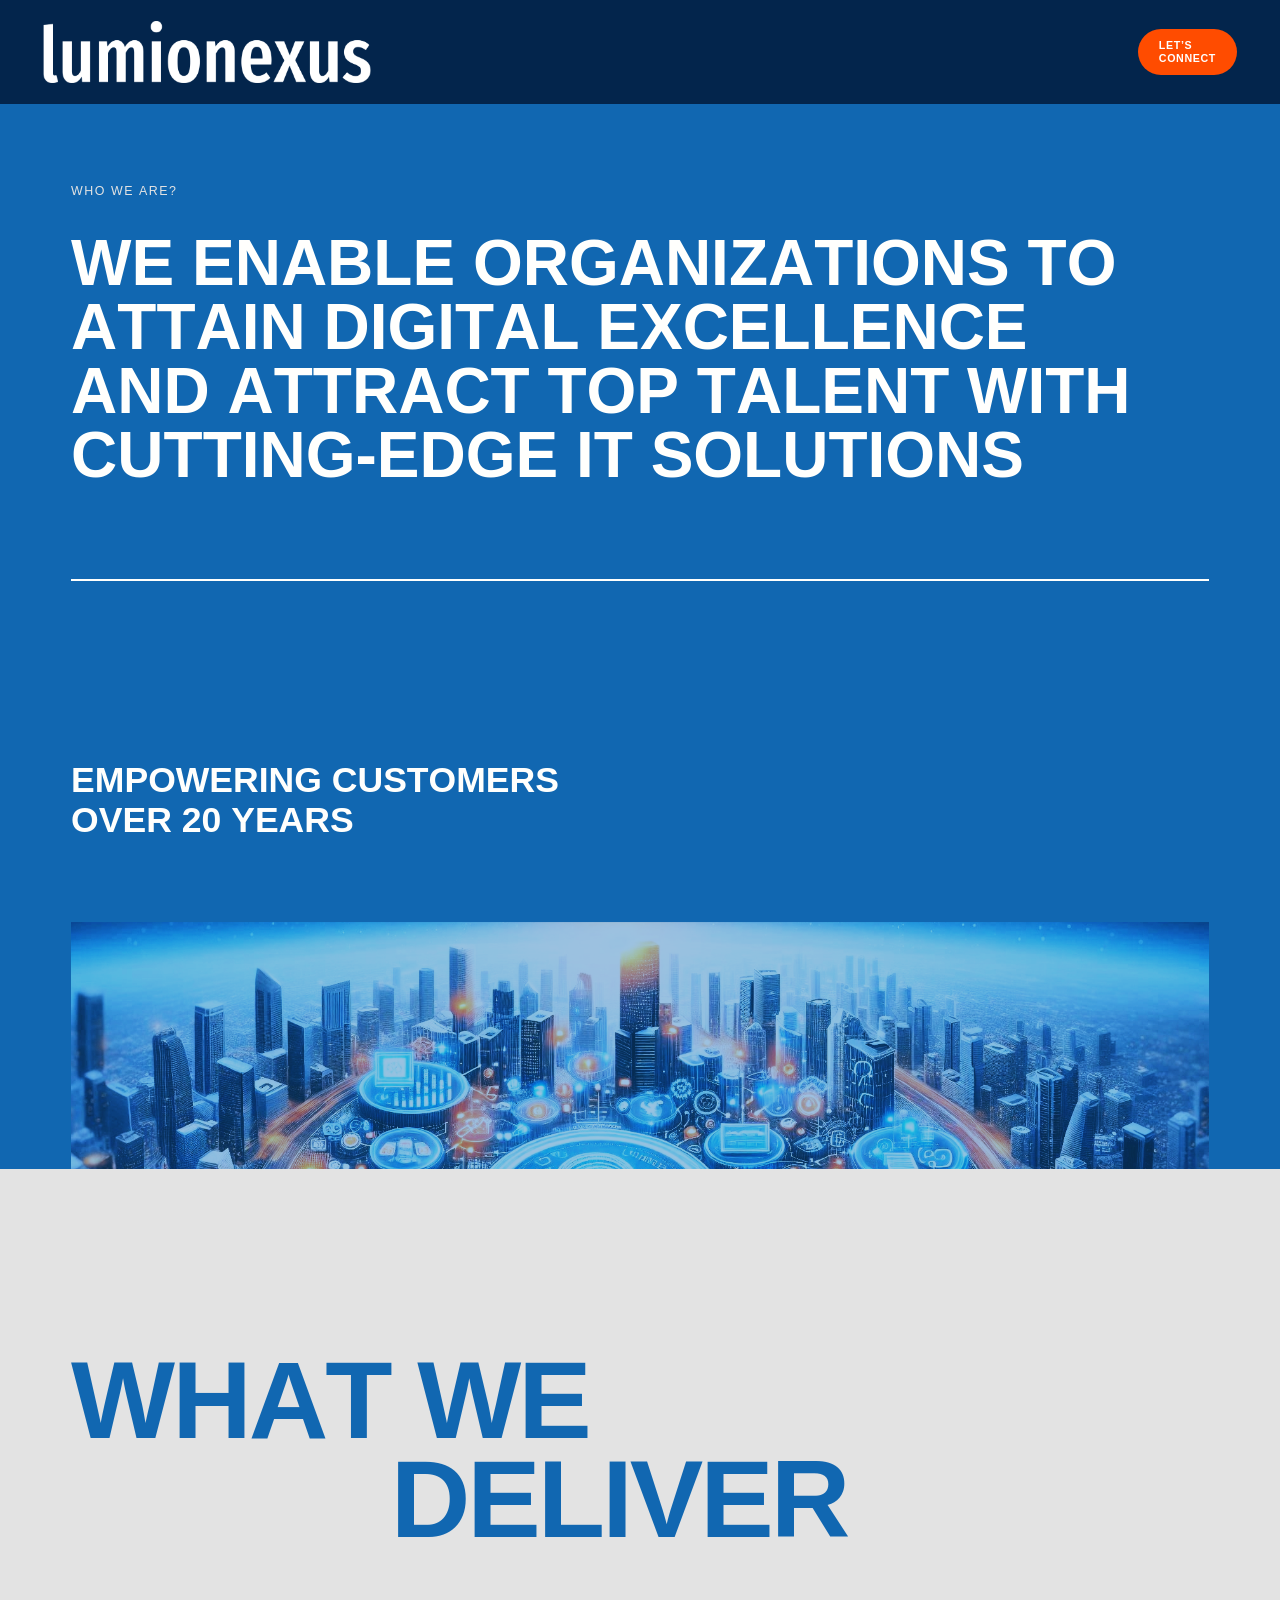
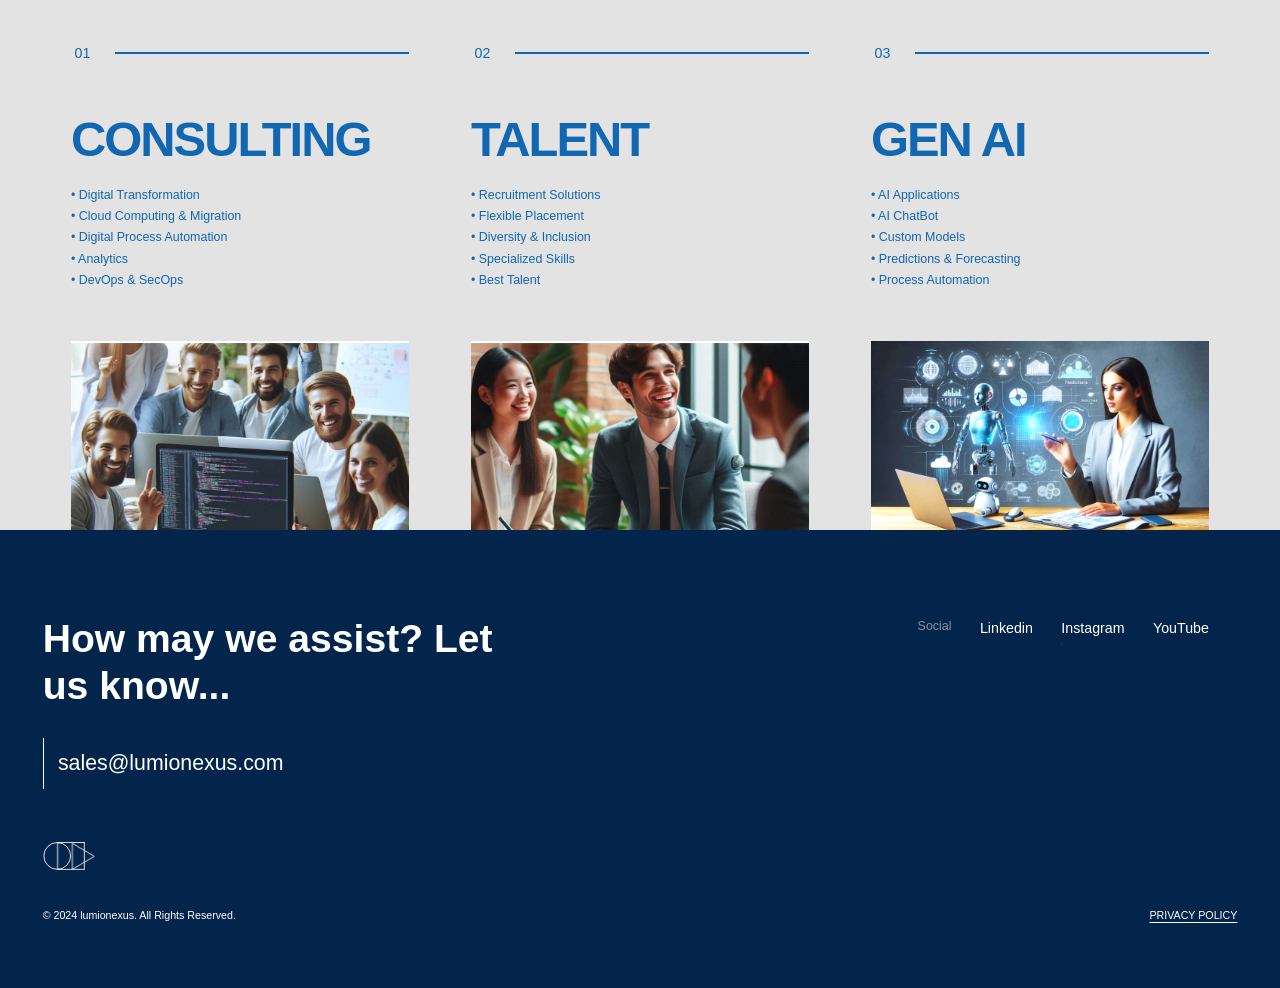
==== index.html @ ccced8c5 "initial-push" ====
<!DOCTYPE html>
<!-- saved from url=(0069)file:///C:/Downloaded%20Web%20Sites/www.lumionexus.com/index.htm -->
<html data-wf-domain="www.lumionexus.com" data-wf-page="662a8800e6d56734b55c3a0b"
  data-wf-site="64707098556532c7a769a9d1" lang="en" class=" w-mod-js">

<head>
  <meta http-equiv="Content-Type" content="text/html; charset=UTF-8">
  <title>lumionexus – corp</title>
  <meta content="Discover the leading global workforce solutions provider at lumionexus. Explore next-generation digital services and consulting."
    name="description">

<meta name="keywords" content="Business Consulting Solutions, IT Services, digital transformation consulting">

  <meta content="lumionexus – corp" property="og:title">
  <meta content="We help businesses focus on their core by taking care of their digital and talent needs."
    property="og:description">
  <meta
    content="https://cdn.prod.website-files.com/64707098556532c7a769a9d1/64932dbb067ff13c7eeef628_DS-global-share.jpg"
    property="og:image">
  <meta property="og:type" content="website">
  <meta content="summary_large_image" name="twitter:card">
  <meta content="width=device-width, initial-scale=1" name="viewport">
  <link href="./home_files/ds-new.8eae794eb.min.css" rel="stylesheet" type="text/css">
  <style>
    @media (min-width:992px) {
      html.w-mod-js:not(.w-mod-ix) [data-w-id="dec92a6a-d1e5-1aba-48f8-da71235b61aa"] {
        -webkit-transform: translate3d(0, 0, 0) scale3d(0, 0, 1) rotateX(0) rotateY(0) rotateZ(0) skew(0, 0);
        -moz-transform: translate3d(0, 0, 0) scale3d(0, 0, 1) rotateX(0) rotateY(0) rotateZ(0) skew(0, 0);
        -ms-transform: translate3d(0, 0, 0) scale3d(0, 0, 1) rotateX(0) rotateY(0) rotateZ(0) skew(0, 0);
        transform: translate3d(0, 0, 0) scale3d(0, 0, 1) rotateX(0) rotateY(0) rotateZ(0) skew(0, 0);
      }
    }
  </style>
  <script async="" src="./home_files/clarity.js"></script>
  <!-- <script async="" src="./home_files/m59w10ye6f"></script> -->
  <script type="text/javascript" async="" src="./home_files/insight.min.js"></script>
  
  <script type="text/javascript" async="" src="./home_files/8d9fc265-07f2-43e3-a263-45ecd75e3c28.js"></script>
  <script type="text/javascript" async="" src="./home_files/analytics.js"></script>
  <script type="text/javascript" async="" src="./home_files/ggl.js"></script>
  <script type="text/javascript" async="" src="./home_files/ggl.1.js"></script>
  <script async="" src="./home_files/low5tb9mu1.js"></script>
  <script async="" src="./home_files/gtm.js"></script>
  <script
    type="text/javascript">!function (o, c) { var n = c.documentElement, t = " w-mod-"; n.className += t + "js", ("ontouchstart" in o || o.DocumentTouch && c instanceof DocumentTouch) && (n.className += t + "touch") }(window, document);</script>
  <link
    href="./home_files/favicon.jpeg"
    rel="shortcut icon" type="image/x-icon">
  <link
    href="file:///C:/Downloaded%20Web%20Sites/www.lumionexus.com/64707098556532c7a769a9d1/64707098556532c7a769a9f3_ds-webclip.png"
    rel="apple-touch-icon">
  <link href="file:///C:/Downloaded%20Web%20Sites/www.lumionexus.com/index.htm" rel="canonical">
  <!-- [Attributes by Finsweet] Disable scrolling -->
  <script defer="" src="./home_files/scrolldisable.js"></script>

  <!-- Finsweet Cookie Consent -->
  <script async="" src="./home_files/fs-cc.js" fs-cc-mode="opt-out"></script>

  <!-- Google Tag Manager -->
  <script>(function (w, d, s, l, i) {
      w[l] = w[l] || []; w[l].push({
        'gtm.start':
          new Date().getTime(), event: 'gtm.js'
      }); var f = d.getElementsByTagName(s)[0],
        j = d.createElement(s), dl = l != 'dataLayer' ? '&l=' + l : ''; j.async = true; j.src =
          'https://www.googletagmanager.com/gtm.js?id=' + i + dl; f.parentNode.insertBefore(j, f);
    })(window, document, 'script', 'dataLayer', 'GTM-KMMTPR');</script>
  <!-- End Google Tag Manager -->


  <style>
    html.w-editor [section-animate] [fade-in] {
      opacity: 1;
    }

    html.w-editor [section-animate] [fade-up] {
      opacity: 1;
    }

    [section-animate] [fade-in],
    [section-animate] [fade-up] {
      opacity: 0;
    }
  </style>
  <style>
    /*Lenis Smooth Scroll Settings*/
    html.lenis {
      height: auto;
    }

    .lenis.lenis-smooth {
      scroll-behavior: auto;
    }

    .lenis.lenis-smooth [data-lenis-prevent] {
      overscroll-behavior: contain;
    }

    .lenis.lenis-stopped {
      overflow: hidden;
    }

    /*Text Animations*/
    [text-split] {
      opacity: 0;
      font-kerning: none;
    }

    html.w-editor [text-split] {
      opacity: 1;
    }

    .word {
      overflow: hidden;
      padding-bottom: 0.15em;
      margin-bottom: -0.05em;
      transform-origin: top left;
    }

    .line {
      overflow: hidden;
      margin-bottom: -0.15em;
    }

    /*Global Animations*/
    [section-animate] [animate="fadeup"] {
      opacity: 0;
    }

    html.w-editor [section-animate] [animate="fadeup"] {
      opacity: 1;
    }

    [section-animate] [fade-in] {
      opacity: 0;
    }

    html.w-editor [section-animate] [fade-in] {
      opacity: 1;
    }

    [animate="media-clip"] {
      clip-path: inset(0 0 100% 0);
    }

    html.w-editor [animate="media-clip"] {
      clip-path: inset(0 0 0 0);
    }
  </style>

  <link rel="stylesheet" href="./home_files/swiper-bundle.min.css">
  <script src="./home_files/hls.js"></script>
  <!-- [Attributes by Finsweet] Mirror click events -->
  <script defer="" src="./home_files/mirrorclick.js"></script>
  <!-- [Attributes by Finsweet] Form Submit Actions -->
  <script defer="" src="./home_files/formsubmit.js"></script>
  <script
    src="./home_files/64707098556532c7a769a9d1652d31f3dc22d7b4ee708e4466085ae4a68b047c88a4e2edclarity_script-4.9.1.js"
    type="text/javascript"></script>
  <style>
    [fs-cc="banner"],
    [fs-cc="manager"],
    [fs-cc="preferences"],
    [fs-cc="interaction"] {
      display: none
    }
  </style>
  <script src="./home_files/lc2.js"></script>

</head>

<body class="body-2024" style="">
  <div class="page_wrapper">
    <div class="global-code">
      <div class="global-styles w-embed">
        <style>
          /* Make text look crisper and more legible in all browsers */
          body {
            -webkit-font-smoothing: antialiased;
            -moz-osx-font-smoothing: grayscale;
            font-smoothing: antialiased;
            text-rendering: optimizeLegibility;
          }

          /* Focus state style for keyboard navigation for the focusable elements */
          *[tabindex]:focus-visible,
          input[type="file"]:focus-visible {
            outline: 0.125rem solid #4d65ff;
            outline-offset: 0.125rem;
          }

          /* Get rid of top margin on first element in any rich text element */
          .w-richtext> :not(div):first-child,
          .w-richtext>div:first-child> :first-child {
            margin-top: 0 !important;
          }

          /* Get rid of bottom margin on last element in any rich text element */
          .w-richtext>:last-child,
          .w-richtext ol li:last-child,
          .w-richtext ul li:last-child {
            margin-bottom: 0 !important;
          }

          /* Prevent all click and hover interaction with an element */
          .pointer-events-off {
            pointer-events: none;
          }

          /* Enables all click and hover interaction with an element */
          .pointer-events-on {
            pointer-events: auto;
          }

          /* Make sure containers never lose their center alignment */
          .container-medium,
          .container-small,
          .container-large {
            margin-right: auto !important;
            margin-left: auto !important;
          }

          /* prevent horizontal scroll */
          .main-wrapper {
            overflow: clip;
          }


          /* 
Make the following elements inherit typography styles from the parent and not have hardcoded values. 
Important: You will not be able to style for example "All Links" in Designer with this CSS applied.
Uncomment this CSS to use it in the project. Leave this message for future hand-off.
*/
          /*
a,
.w-input,
.w-select,
.w-tab-link,
.w-nav-link,
.w-dropdown-btn,
.w-dropdown-toggle,
.w-dropdown-link {
  color: inherit;
  text-decoration: inherit;
  font-size: inherit;
}
*/

          /* Apply "..." after 3 lines of text */
          .text-style-3lines {
            display: -webkit-box;
            overflow: hidden;
            -webkit-line-clamp: 3;
            -webkit-box-orient: vertical;
          }

          /* Apply "..." after 2 lines of text */
          .text-style-2lines {
            display: -webkit-box;
            overflow: hidden;
            -webkit-line-clamp: 2;
            -webkit-box-orient: vertical;
          }

          /* Adds inline flex display */
          .display-inlineflex {
            display: inline-flex;
          }

          /* These classes are never overwritten */
          .hide {
            display: none !important;
          }

          @media screen and (max-width: 991px) {

            .hide,
            .hide-tablet {
              display: none !important;
            }
          }

          @media screen and (max-width: 767px) {
            .hide-mobile-landscape {
              display: none !important;
            }
          }

          @media screen and (max-width: 479px) {
            .hide-mobile {
              display: none !important;
            }
          }

          .margin-0 {
            margin: 0rem !important;
          }

          .padding-0 {
            padding: 0rem !important;
          }

          .spacing-clean {
            padding: 0rem !important;
            margin: 0rem !important;
          }

          .margin-top {
            margin-right: 0rem !important;
            margin-bottom: 0rem !important;
            margin-left: 0rem !important;
          }

          .padding-top {
            padding-right: 0rem !important;
            padding-bottom: 0rem !important;
            padding-left: 0rem !important;
          }

          .margin-right {
            margin-top: 0rem !important;
            margin-bottom: 0rem !important;
            margin-left: 0rem !important;
          }

          .padding-right {
            padding-top: 0rem !important;
            padding-bottom: 0rem !important;
            padding-left: 0rem !important;
          }

          .margin-bottom {
            margin-top: 0rem !important;
            margin-right: 0rem !important;
            margin-left: 0rem !important;
          }

          .padding-bottom {
            padding-top: 0rem !important;
            padding-right: 0rem !important;
            padding-left: 0rem !important;
          }

          .margin-left {
            margin-top: 0rem !important;
            margin-right: 0rem !important;
            margin-bottom: 0rem !important;
          }

          .padding-left {
            padding-top: 0rem !important;
            padding-right: 0rem !important;
            padding-bottom: 0rem !important;
          }

          .margin-horizontal {
            margin-top: 0rem !important;
            margin-bottom: 0rem !important;
          }

          .padding-horizontal {
            padding-top: 0rem !important;
            padding-bottom: 0rem !important;
          }

          .margin-vertical {
            margin-right: 0rem !important;
            margin-left: 0rem !important;
          }

          .padding-vertical {
            padding-right: 0rem !important;
            padding-left: 0rem !important;
          }

          .ratio_16x9 {
            aspect-ratio: 16 / 9;
          }

          .ratio_9x16 {
            aspect-ratio: 9 / 16;
          }

          .ratio_9x10 {
            aspect-ratio: 9 / 10;
          }

          .div-square {
            aspect-ratio: 1 / 1;
          }

          @media screen and (min-width: 991px) {

            [fs-element="cursor-trigger"]:hover [fs-element="custom-cursor"],
            [fs-cta-element="cursor-trigger"]:hover [fs-cta-element="custom-cursor"] {
              display: flex;
            }
          }

          [fs-element="cursor-trigger"],
          [fs-cta-element="cursor-trigger"] {
            cursor: none;
          }

          [fs-element="custom-cursor"],
          [fs-cta-element="custom-cursor"] {
            pointer-events: none;
          }

          /*
.cs-grid_item-wrapper:nth-child(3n) .cs-grid_item {
	border-right: none;
}
*/
          .splide__sr {
            display: none;
          }

          .cta-form_text-field:focus~.cta-form_input-line {
            width: 100%;
          }

          @media screen and (min-width: 992px) and (max-width: 1679px) {
            .cms-card_item-wrapper:nth-child(3n of .cms-card_item-wrapper)>.cms-card {
              border-right-width: 0px;
            }
          }

          @media screen and (max-width: 991px) and (min-width: 480px) {
            .cms-card_item-wrapper:nth-child(2n of .cms-card_item-wrapper)>.cms-card {
              border-right-width: 0px;
            }
          }

          .cta-form_button::after,
          .utility-page_button::after,
          .button-pagination::after,
          .cms-card_load-more-button::after {
            content: "";
            position: absolute;
            top: 0;
            right: -100%;
            width: 100%;
            height: 100%;
            background: #ff3a00;
            transition: all 0.5s ease;
            z-index: -1;
          }

          .cta-form_button:hover::after,
          .utility-page_button:hover::after,
          .button-pagination:hover::after,
          .cms-card_load-more-button:hover::after {
            right: 0;
          }

          @media screen and (min-width: 1680px) {
            .container-large-1680 {
              max-width: 96rem;
            }
          }

          .dd-podcast-btn::after {
            content: "";
            position: absolute;
            top: 0;
            right: -100%;
            width: 100%;
            height: 100%;
            background: #8F53FF;
            transition: all 0.5s ease;
            z-index: -1;
          }

          .dd-podcast-btn:hover::after {
            right: 0;
          }
        </style>
      </div>
      <div class="global-styles_utility w-embed">
        <style>
          /* Global Styles */


          body {
            overscroll-behavior: none;
            font-smoothing: antialiased;
            -webkit-font-smoothing: antialiased;
          }

          /* Text link underline size and spacing */
          a {
            text-underline-position: under;
            text-decoration-thickness: 0.1em;
            text-underline-offset: 0.05em;
          }

          button {
            background-color: unset;
            padding: unset;
            text-align: inherit;
          }

          img::selection {
            background: transparent;
          }

          svg {
            display: block;
          }

          section,
          header,
          footer {
            position: relative;
          }

          .container {
            container-type: inline-size;
          }

          /* hide container ::before & ::after */
          .w-container::before,
          .w-container::after {
            display: none;
          }

          /* prevent horizontal scroll */
          .page_wrapper {
            overflow: clip;
          }

          /* Remove top margin on rich text first child */
          .w-richtext>:first-child {
            margin-top: 0;
          }

          /* Remove bottom margin of rich text last child */
          .w-richtext>:last-child,
          .w-richtext ol li:last-child,
          .w-richtext ul li:last-child {
            margin-bottom: 0;
          }

          /* Webflow Fields */
          .w-input {}

          /* Utilitys */
          [class*="scrollbar_none"],
          [scrollbar="none"]::-webkit-scrollbar {
            display: none;
          }

          [class*="scrollbar-none"],
          [scrollbar="none"] {
            -ms-overflow-style: none;
            scrollbar-width: none;
          }

          [class*="display-none"],
          [display="none"] {
            display: none;
          }

          /* Margin and Padding */
          [class*="margin-none"],
          [margin="none"] {
            margin: 0px 0px 0px 0px !important;
          }

          .card-hover {
            transition: clip-path 0.35s cubic-bezier(0.785, 0.135, 0.15, 0.86);
          }

          .home-card {
            transition: transform 0.35s cubic-bezier(0.785, 0.135, 0.15, 0.86);
          }

          .tf_btn-text-hover>.line {
            background-color: var(--swatch--primary-light-slate);
            color: var(--swatch--primary-dark-slate);
            width: auto !important;
            display: inline-block !important;
            margin-bottom: 0.4em;
            padding-bottom: 0px;
            line-height: 1.3;
            clip-path: inset(0 100% 0 0);
            transition: clip-path 0.35s cubic-bezier(0.785, 0.135, 0.15, 0.86);
          }

          .tf_btn:hover .tf_btn-text-hover>.line {
            clip-path: inset(0 0% 0 0);
          }

          .home-modal {
            transition: backdrop-filter 0.35s cubic-bezier(0.785, 0.135, 0.15, 0.86), opacity 0.35s cubic-bezier(0.785, 0.135, 0.15, 0.86);
          }


          /* Styles for Windows */
          @media (min-width: 992px) {
            body.windows .hero-heading_video-thumb {
              /* Windows-specific styles go here */
              bottom: 0.24em;
            }
          }

          /* Styles for Mac OS */
          @media (min-width: 992px) {
            body.mac .hero-heading_video-thumb {
              /* Mac OS-specific styles go here */
              bottom: 0.4em;
            }
          }
        </style>
      </div>
      <div class="global-styles_spacing w-embed">
        <style>
          /* GLOBAL SPACING STYLES */
          /* Bottom Padding */
          [class*="bottom-padding-none"],
          [bottom-padding="none"] {
            padding-bottom: var(--padding-vertical--none);
          }

          [class*="bottom-padding-sm"],
          [bottom-padding="sm"] {
            padding-bottom: var(--padding-vertical--sm);
          }

          [class*="bottom-padding-md"],
          [bottom-padding="md"] {
            padding-bottom: var(--padding-vertical--md);
          }

          [class*="bottom-padding-lg"],
          [bottom-padding="lg"] {
            padding-bottom: var(--padding-vertical--lg);
          }

          /* Top Padding */
          [class*="top-padding-none"],
          [top-padding="none"] {
            padding-top: var(--padding-vertical--none);
          }

          [class*="top-padding-sm"],
          [top-padding="sm"] {
            padding-top: var(--padding-vertical--sm);
          }

          [class*="top-padding-md"],
          [top-padding="md"] {
            padding-top: var(--padding-vertical--md);
          }

          [class*="top-padding-lg"],
          [top-padding="lg"] {
            padding-top: var(--padding-vertical--lg);
          }

          /* Horizontal Padding */
          [class*="horizontal-padding-0"],
          [horizontal-padding="none"] {
            padding-left: var(--padding-horizontal--none);
            padding-right: var(--padding-horizontal--none);
          }

          [class*="horizontal-padding-sm"],
          [horizontal-padding="sm"] {
            padding-left: var(--padding-horizontal--sm);
            padding-right: var(--padding-horizontal--sm);
          }

          [class*="horizontal-padding-md"],
          [horizontal-padding="md"] {
            padding-left: var(--padding-horizontal--md);
            padding-right: var(--padding-horizontal--md);
          }

          [class*="horizontal-padding-lg"],
          [horizontal-padding="lg"] {
            padding-left: var(--padding-horizontal--lg);
            padding-right: var(--padding-horizontal--lg);
          }

          /* Max Width */
          [class*="max-width-sm"],
          [max-width="sm"] {
            max-width: var(--max-width--sm);
          }

          [class*="max-width-md"],
          [max-width="md"] {
            max-width: var(--max-width--md);
          }

          [class*="max-width-lg"],
          [max-width="lg"] {
            max-width: var(--max-width--lg);
          }
        </style>
      </div>
      <div class="global-styles_typography w-embed">
        <style>
          /*Responsive Type*/
          @media only screen and (min-width: 992px) and (max-width: 1680px) {
            html {
              font-size: 1.1111111111111112vw !important;
            }
          }

          :root {
            --font--inherit: inherit;
            --font-weight--inherit: inherit;
            --font-weight--100: 100;
            --font-weight--200: 200;
            --font-weight--300: 300;
            --font-weight--400: 400;
            --font-weight--500: 500;
            --font-weight--600: 600;
            --font-weight--700: 700;
            --font-weight--800: 800;
            --font-weight--900: 900;
            --text-transform--none: none;
            --text-transform--uppercase: uppercase;
            --text-transform--capitalize: capitalize;
            --text-transform--lowercase: lowercase;
            --text-transform--inherit: inherit;
            --swatch--currentcolor: currentColor;
            --swatch--inherit: inherit;
          }

          /* typography */
          h1 {
            font-family: var(--heading-3xl--font-family);
            font-weight: var(--heading-3xl--font-weight);
            text-transform: var(--heading-3xl--text-transform);
            font-size: var(--heading-3xl--font-size);
          }

          h2 {
            font-family: var(--heading-2xl--font-family);
            font-weight: var(--heading-2xl--font-weight);
            text-transform: var(--heading-2xl--text-transform);
            font-size: var(--heading-2xl--font-size);
          }

          h3 {
            font-family: var(--heading-xl--font-family);
            font-weight: var(--heading-xl--font-weight);
            text-transform: var(--heading-xl--text-transform);
            font-size: var(--heading-xl--font-size);
          }

          h4 {
            font-family: var(--heading-lg--font-family);
            font-weight: var(--heading-lg--font-weight);
            text-transform: var(--heading-lg--text-transform);
            font-size: var(--heading-lg--font-size);
          }

          h5 {
            font-family: var(--heading-md--font-family);
            font-weight: var(--heading-md--font-weight);
            text-transform: var(--heading-md--text-transform);
            font-size: var(--heading-md--font-size);
          }

          h6 {
            font-family: var(--heading-sm--font-family);
            font-weight: var(--heading-sm--font-weight);
            text-transform: var(--heading-sm--text-transform);
            font-size: var(--heading-sm--font-size);
          }

          body {
            font-weight: var(--body--font-weight);
            text-transform: var(--body--text-transform);
          }

          :is(c, :where([class*="hl-display"], [heading="display"])) {
            font-size: var(--heading-display--font-size);
            line-height: var(--heading-display--line-height);
            font-family: var(--heading-display--font-family);
            font-weight: var(--heading-display--font-weight);
            letter-spacing: var(--heading-display--letter-spacing);
            text-transform: var(--heading-display--text-transform);
            margin-bottom: var(--heading-display--margin);
          }

          :is(c, :where([class*="hl-4xl"], [heading="4xl"])) {
            font-size: var(--heading-4xl--font-size);
            line-height: var(--heading-4xl--line-height);
            font-family: var(--heading-4xl--font-family);
            font-weight: var(--heading-4xl--font-weight);
            letter-spacing: var(--heading-4xl--letter-spacing);
            text-transform: var(--heading-4xl--text-transform);
            margin-bottom: var(--heading-4xl--margin);
          }

          :is(c, :where([class*="hl-3xl"], [heading="3xl"])) {
            font-size: var(--heading-3xl--font-size);
            line-height: var(--heading-3xl--line-height);
            font-family: var(--heading-3xl--font-family);
            font-weight: var(--heading-3xl--font-weight);
            letter-spacing: var(--heading-3xl--letter-spacing);
            text-transform: var(--heading-3xl--text-transform);
            margin-bottom: var(--heading-3xl--margin);
          }

          :is(c, :where([class*="hl-2xl"], [heading="2xl"])) {
            font-size: var(--heading-2xl--font-size);
            line-height: var(--heading-2xl--line-height);
            font-family: var(--heading-2xl--font-family);
            font-weight: var(--heading-2xl--font-weight);
            letter-spacing: var(--heading-2xl--letter-spacing);
            text-transform: var(--heading-2xl--text-transform);
            margin-bottom: var(--heading-2xl--margin);
          }

          :is(c, :where([class*="hl-xl"], [heading="xl"])) {
            font-size: var(--heading-xl--font-size);
            line-height: var(--heading-xl--line-height);
            font-family: var(--heading-xl--font-family);
            font-weight: var(--heading-xl--font-weight);
            letter-spacing: var(--heading-xl--letter-spacing);
            text-transform: var(--heading-xl--text-transform);
            margin-bottom: var(--heading-xl--margin);
          }

          :is(c, :where([class*="hl-lg"], [heading="lg"])) {
            font-size: var(--heading-lg--font-size);
            line-height: var(--heading-lg--line-height);
            font-family: var(--heading-lg--font-family);
            font-weight: var(--heading-lg--font-weight);
            letter-spacing: var(--heading-lg--letter-spacing);
            text-transform: var(--heading-lg--text-transform);
            margin-bottom: var(--heading-lg--margin);
          }

          :is(c, :where([class*="hl-md"], [heading="md"])) {
            font-size: var(--heading-md--font-size);
            line-height: var(--heading-md--line-height);
            font-family: var(--heading-md--font-family);
            font-weight: var(--heading-md--font-weight);
            letter-spacing: var(--heading-md--letter-spacing);
            text-transform: var(--heading-md--text-transform);
            margin-bottom: var(--heading-md--margin);
          }

          :is(c, :where([class*="hl-sm"], [heading="sm"])) {
            font-size: var(--heading-sm--font-size);
            line-height: var(--heading-sm--line-height);
            font-family: var(--heading-sm--font-family);
            font-weight: var(--heading-sm--font-weight);
            letter-spacing: var(--heading-sm--letter-spacing);
            text-transform: var(--heading-sm--text-transform);
            margin-bottom: var(--heading-sm--margin);
          }

          :is(c, :where([class*="hl-xs"], [heading="xs"])) {
            font-size: var(--heading-xs--font-size);
            line-height: var(--heading-xs--line-height);
            font-family: var(--heading-xs--font-family);
            font-weight: var(--heading-xs--font-weight);
            letter-spacing: var(--heading-xs--letter-spacing);
            text-transform: var(--heading-xs--text-transform);
            margin-bottom: var(--heading-xs--margin);
          }

          :is(c, :where([class*="pg-lg"], [paragraph="lg"])) {
            font-size: var(--paragraph-lg--font-size);
            line-height: var(--paragraph-lg--line-height);
            font-family: var(--paragraph-lg--font-family);
            font-weight: var(--paragraph-lg--font-weight);
            letter-spacing: var(--paragraph-lg--letter-spacing);
          }

          :is(c, :where([class*="pg-sm"], [paragraph="sm"])) {
            font-size: var(--paragraph-sm--font-size);
            line-height: var(--paragraph-sm--line-height);
            font-family: var(--paragraph-sm--font-family);
            font-weight: var(--paragraph-sm--font-weight);
            letter-spacing: var(--paragraph-sm--letter-spacing);
          }

          :is(c, :where([class*="pg-xs"], [paragraph="xs"])) {
            font-size: var(--paragraph-xs--font-size);
            line-height: var(--paragraph-xs--line-height);
            font-family: var(--paragraph-xs--font-family);
            font-weight: var(--paragraph-xs--font-weight);
            letter-spacing: var(--paragraph-xs--letter-spacing);
          }
        </style>
      </div>
      <div class="global-styles_color w-embed">
        <style>
          /*Color Styles*/
          /*Background Color*/
          [class*="bc-orange"],
          [background-color="orange"] {
            background-color: var(--swatch--secondary-orange)
          }

          [class*="bc-teal"],
          [background-color="teal"] {
            background-color: var(--swatch--secondary-teal)
          }

          [class*="bc-yellow"],
          [background-color="yellow"] {
            background-color: var(--swatch--secondary-yellow)
          }

          [class*="bc-blue"],
          [background-color="blue"] {
            background-color: var(--swatch--secondary-blue)
          }

          [class*="bc-pink"],
          [background-color="pink"] {
            background-color: var(--swatch--secondary-pink)
          }

          [class*="bc-dark-slate"],
          [background-color="dark-slate"] {
            background-color: var(--swatch--primary-dark-slate)
          }

          [class*="bc-slate"],
          [background-color="slate"] {
            background-color: var(--swatch--primary-slate)
          }

          [class*="bc-light-slate"],
          [background-color="light-slate"] {
            background-color: var(--swatch--primary-light-slate)
          }

          [class*="bc-light"],
          [background-color="light"] {
            background-color: var(--swatch--primary-light)
          }

          /*Color*/
          [class*="c-orange"],
          [color="orange"] {
            color: var(--swatch--secondary-orange)
          }

          [class*="c-teal"],
          [color="teal"] {
            color: var(--swatch--secondary-teal)
          }

          [class*="c-yellow"],
          [color="yellow"] {
            color: var(--swatch--secondary-yellow)
          }

          [class*="c-blue"],
          [color="blue"] {
            color: var(--swatch--secondary-blue)
          }

          [class*="c-pink"],
          [color="pink"] {
            color: var(--swatch--secondary-pink)
          }

          [class*="c-dark-slate"],
          [color="dark-slate"] {
            color: var(--swatch--primary-dark-slate)
          }

          [class*="c-slate"],
          [color="slate"] {
            color: var(--swatch--primary-slate)
          }

          [class*="c-light-slate"],
          [color="light-slate"] {
            color: var(--swatch--primary-light-slate)
          }

          [class*="c-light"],
          [color="light"] {
            color: var(--swatch--primary-light)
          }

          /* theme light */
          :root,
          [data-theme="light"],
          [data-theme="invert"],
          [data-theme="dark"] [data-theme="invert"] {
            --theme--background: var(--swatch--primary-light);
            --theme--text: var(--swatch--primary-dark-slate);
            --theme--border: var(--swatch--primary-slate);
            /* button solid */
            --button--background: var(--swatch--brand);
            --button--text: var(--swatch--dark);
            --button--border: var(--swatch--brand);
            --button--background-hover: var(--swatch--dark);
            --button--text-hover: var(--swatch--light);
            --button--border-hover: var(--swatch--dark);
            /* button outlined */
            --button-outlined--background: var(--swatch--transparent);
            --button-outlined--text: var(--swatch--dark);
            --button-outlined--border: var(--swatch--dark-fade);
            --button-outlined--background-hover: var(--swatch--brand);
            --button-outlined--text-hover: var(--swatch--dark);
            --button-outlined--border-hover: var(--swatch--brand);
          }

          /* theme dark */
          [data-theme="dark"],
          [data-theme="light"] [data-theme="invert"] {
            --theme--background: var(--swatch--primary-dark-slate);
            --theme--text: var(--swatch--primary-light);
            --theme--border: var(--swatch--primary-slate);
            /* button solid */
            --button--background: var(--swatch--brand);
            --button--text: var(--swatch--dark);
            --button--border: var(--swatch--brand);
            --button--background-hover: var(--swatch--light);
            --button--text-hover: var(--swatch--dark);
            --button--border-hover: var(--swatch--light);
            /* button outlined */
            --button-outlined--background: var(--swatch--transparent);
            --button-outlined--text: var(--swatch--light);
            --button-outlined--border: var(--swatch--light-fade);
            --button-outlined--background-hover: var(--swatch--brand);
            --button-outlined--text-hover: var(--swatch--dark);
            --button-outlined--border-hover: var(--swatch--brand);
          }

          /* button outlined */
          [data-button-style="outlined"] {
            --button--background: var(--button-outlined--background);
            --button--text: var(--button-outlined--text);
            --button--border: var(--button-outlined--border);
            --button--background-hover: var(--button-outlined--background-hover);
            --button--text-hover: var(--button-outlined--text-hover);
            --button--border-hover: var(--button-outlined--border-hover);
          }

          /* apply colors */
          :is(c, :where([data-theme]:not([data-theme="inherit"]))) {
            background-color: var(--theme--background);
            color: var(--theme--text);
          }
        </style>
      </div>
      <div class="global-styles_responsive w-embed">
        <style>
          /*Responsive Styles*/


          /*Tablet*/
          @media screen and (max-width: 991px) {
            :root {
              /* Spacing */
              --padding-vertical--sm: 2.5rem;
              --padding-vertical--md: 5rem;
              --padding-vertical--lg: 12.75rem;
              --padding-horizontal--sm: 1.5rem;
              --padding-horizontal--md: 2.5rem;
              --padding-horizontal--lg: 5rem;
            }
          }

          /* landscape */
          @media screen and (max-width: 767px) {
            :root {
              /* Spacing */
              --padding-vertical--sm: 2.5rem;
              --padding-vertical--md: 5rem;
              --padding-vertical--lg: 8rem;
              --padding-horizontal--sm: 1.5rem;
              --padding-horizontal--md: 2.5rem;
              --padding-horizontal--lg: 5rem;
            }
          }

          /* portrait */
          @media screen and (max-width: 479px) {
            :root {
              /* Spacing */
              --padding-vertical--sm: 2.5rem;
              --padding-vertical--md: 5rem;
              --padding-vertical--lg: 5rem;
              --padding-horizontal--sm: 1.5rem;
              --padding-horizontal--md: 2.5rem;
              --padding-horizontal--lg: 5rem;

            }
          }

          @media (min-width: 1280px) {
            .container-2024 {
              padding-left: 5rem;
              padding-right: 5rem;
            }

            /*  
	.we-deliver_wrapper{
  gap: 3rem;
  }
}*/
        </style>
      </div>
      <div class="global-styles_svg w-embed">
        <style>
          [class*="icon-sm"],
          [icon-size="sm"] {
            width: var(--size--16px);
            min-width: var(--size--16px);
            height: var(--size--16px);
            min-height: var(--size--16px);
          }

          [class*="icon-md"],
          [icon-size="md"] {
            width: var(--size--24px);
            min-width: var(--size--24px);
            height: var(--size--24px);
            min-height: var(--size--24px);
          }

          [class*="icon-lg"],
          [icon-size="lg"] {
            width: var(--size--32px);
            min-width: var(--size--32px);
            height: var(--size--32px);
            min-height: var(--size--32px);
          }

          [class*="icon-xl"],
          [icon-size="xl"] {
            width: var(--size--80px);
            min-width: var(--size--80px);
            height: var(--size--80px);
            min-height: var(--size--80px);
          }
        </style>

        <svg>
          <defs>
            <path id="linkedin"
              d="M22.2234 0H1.77187C0.792187 0 0 0.773438 0 1.72969V22.2656C0 23.2219 0.792187 24 1.77187 24H22.2234C23.2031 24 24 23.2219 24 22.2703V1.72969C24 0.773438 23.2031 0 22.2234 0ZM7.12031 20.4516H3.55781V8.99531H7.12031V20.4516ZM5.33906 7.43438C4.19531 7.43438 3.27188 6.51094 3.27188 5.37187C3.27188 4.23281 4.19531 3.30937 5.33906 3.30937C6.47813 3.30937 7.40156 4.23281 7.40156 5.37187C7.40156 6.50625 6.47813 7.43438 5.33906 7.43438ZM20.4516 20.4516H16.8937V14.8828C16.8937 13.5563 16.8703 11.8453 15.0422 11.8453C13.1906 11.8453 12.9094 13.2938 12.9094 14.7891V20.4516H9.35625V8.99531H12.7687V10.5609H12.8156C13.2891 9.66094 14.4516 8.70938 16.1813 8.70938C19.7859 8.70938 20.4516 11.0813 20.4516 14.1656V20.4516V20.4516Z"
              fill="currentColor"></path>
            <path id="twitter"
              d="M18.9014 0H22.5816L14.5415 10.1662L24 24H16.5941L10.7935 15.6098L4.15631 24H0.473926L9.07356 13.1262L0 0H7.59394L12.8372 7.66892L18.9014 0ZM17.6098 21.5631H19.649L6.48589 2.30892H4.29759L17.6098 21.5631Z"
              fill="currentColor"></path>
            <path id="twitch"
              d="M2.48961 0L1 4.174V20.868H6.45935V24H9.43994L12.4176 20.868H16.8853L22.8434 14.6098V0H2.48961ZM4.47418 2.08568H20.8579V13.5642L17.3819 17.217H11.9217L8.9449 20.3446V17.217H4.47418V2.08568ZM9.93574 12.522H11.9217V6.2619H9.93574V12.522ZM15.3963 12.522H17.3819V6.2619H15.3963V12.522Z"
              fill="currentColor"></path>
            <path id="youtube"
              d="M23.7469 6.69523C23.7469 6.69523 23.5126 5.01904 22.791 4.27619C21.8821 3.30476 20.8605 3.30476 20.3826 3.24762C17.037 3 12.0046 3 12.0046 3H11.9953C11.9953 3 6.96288 3 3.59859 3.24762C3.13001 3.30476 2.10855 3.30476 1.19016 4.27619C0.477938 5.01904 0.243655 6.69523 0.243655 6.69523C0.243655 6.69523 0 8.67618 0 10.6476V12.4952C0 14.4666 0.243655 16.4381 0.243655 16.4381C0.243655 16.4381 0.477938 18.1142 1.19952 18.8571C2.10855 19.8285 3.30808 19.8 3.84224 19.8952C5.76335 20.0856 11.9953 20.1429 11.9953 20.1429C11.9953 20.1429 17.037 20.1333 20.392 19.8856C20.8605 19.8285 21.8821 19.8285 22.8003 18.8571C23.5219 18.1142 23.7563 16.4381 23.7563 16.4381C23.7563 16.4381 24 14.4666 24 12.4952V10.6476C23.9906 8.67618 23.7469 6.69523 23.7469 6.69523ZM9.52126 14.7333V7.8857L16.0063 11.3238L9.52126 14.7333Z"
              fill="currentColor"></path>
            <path id="facebook"
              d="M14.0899 24V13.0533H17.7628L18.3138 8.78587H14.0899V6.06176C14.0899 4.82664 14.4315 3.98491 16.2046 3.98491L18.4625 3.98398V0.167075C18.072 0.116334 16.7317 0 15.1717 0C11.9142 0 9.68402 1.98835 9.68402 5.63912V8.78587H6V13.0533H9.68402V24H14.0899Z"
              fill="currentColor"></path>
            <path id="instagram" fill-rule="evenodd" clip-rule="evenodd"
              d="M17.3767 0H6.62299C2.97108 0 0 2.97122 0 6.62313V17.3769C0 21.0289 2.97108 24 6.62299 24H17.3767C21.0289 24 24 21.0288 24 17.3769V6.62313C24.0001 2.97122 21.0289 0 17.3767 0ZM21.8708 17.3769C21.8708 19.8549 19.8548 21.8705 17.3769 21.8705H6.62299C4.14523 21.8707 2.12939 19.8549 2.12939 17.3769V6.62313C2.12939 4.14537 4.14523 2.12939 6.62299 2.12939H17.3767C19.8547 2.12939 21.8707 4.14537 21.8707 6.62313L21.8708 17.3769ZM11.9999 5.81644C8.58984 5.81644 5.81566 8.59062 5.81566 12.0006C5.81566 15.4105 8.58984 18.1846 11.9999 18.1846C15.4098 18.1846 18.1841 15.4105 18.1841 12.0006C18.1841 8.59062 15.4098 5.81644 11.9999 5.81644ZM11.9999 16.055C9.76414 16.055 7.94507 14.2362 7.94507 12.0005C7.94507 9.76463 9.76399 7.94571 11.9999 7.94571C14.2357 7.94571 16.0546 9.76463 16.0546 12.0005C16.0546 14.2362 14.2356 16.055 11.9999 16.055ZM17.3407 4.46729C17.6305 4.17628 18.0333 4.01018 18.4438 4.01018C18.8554 4.01018 19.2585 4.17628 19.5481 4.46729C19.8391 4.75689 20.0052 5.16005 20.0052 5.57175C20.0052 5.982 19.8391 6.38517 19.5481 6.67618C19.257 6.96579 18.8554 7.13329 18.4438 7.13329C18.0333 7.13329 17.6303 6.96579 17.3407 6.67618C17.0497 6.38517 16.8821 5.98215 16.8821 5.57175C16.8821 5.16005 17.0495 4.75689 17.3407 4.46729Z"
              fill="currentColor"></path>
            <path id="mute"
              d="M19.8 22.5998L16.775 19.5748C16.3583 19.8415 15.9167 20.0706 15.45 20.2623C14.9833 20.454 14.5 20.6081 14 20.7248V18.6748C14.2333 18.5915 14.4625 18.5081 14.6875 18.4248C14.9125 18.3415 15.125 18.2415 15.325 18.1248L12 14.7998V19.9998L7 14.9998H3V8.99981H6.2L1.4 4.1998L2.8 2.7998L21.2 21.1998L19.8 22.5998ZM19.6 16.7998L18.15 15.3498C18.4333 14.8331 18.6458 14.2915 18.7875 13.7248C18.9292 13.1581 19 12.5748 19 11.9748C19 10.4081 18.5417 9.00814 17.625 7.77481C16.7083 6.54147 15.5 5.70814 14 5.2748V3.2248C16.0667 3.69147 17.75 4.7373 19.05 6.3623C20.35 7.98731 21 9.85814 21 11.9748C21 12.8581 20.8792 13.7081 20.6375 14.5248C20.3958 15.3415 20.05 16.0998 19.6 16.7998ZM16.25 13.4498L14 11.1998V7.94981C14.7833 8.31647 15.3958 8.86647 15.8375 9.59981C16.2792 10.3331 16.5 11.1331 16.5 11.9998C16.5 12.2498 16.4792 12.4956 16.4375 12.7373C16.3958 12.979 16.3333 13.2165 16.25 13.4498ZM12 9.19981L9.4 6.59981L12 3.9998V9.19981ZM10 15.1498V12.7998L8.2 10.9998H5V12.9998H7.85L10 15.1498Z"
              fill="currentColor"></path>
            <path id="unmute"
              d="M14 20.7251V18.6751C15.5 18.2418 16.7083 17.4084 17.625 16.1751C18.5417 14.9418 19 13.5418 19 11.9751C19 10.4084 18.5417 9.00843 17.625 7.7751C16.7083 6.54176 15.5 5.70843 14 5.2751V3.2251C16.0667 3.69176 17.75 4.7376 19.05 6.3626C20.35 7.9876 21 9.85843 21 11.9751C21 14.0918 20.35 15.9626 19.05 17.5876C17.75 19.2126 16.0667 20.2584 14 20.7251ZM3 15.0001V9.0001H7L12 4.0001V20.0001L7 15.0001H3ZM14 16.0001V7.9501C14.7833 8.31676 15.3958 8.86676 15.8375 9.6001C16.2792 10.3334 16.5 11.1334 16.5 12.0001C16.5 12.8501 16.2792 13.6376 15.8375 14.3626C15.3958 15.0876 14.7833 15.6334 14 16.0001ZM10 8.8501L7.85 11.0001H5V13.0001H7.85L10 15.1501V8.8501Z"
              fill="currentColor"></path>
            <path id="restart"
              d="M11 20.95C8.98333 20.7 7.3125 19.8208 5.9875 18.3125C4.6625 16.8042 4 15.0333 4 13C4 11.9 4.21667 10.8458 4.65 9.8375C5.08333 8.82917 5.7 7.95 6.5 7.2L7.925 8.625C7.29167 9.19167 6.8125 9.85 6.4875 10.6C6.1625 11.35 6 12.15 6 13C6 14.4667 6.46667 15.7625 7.4 16.8875C8.33333 18.0125 9.53333 18.7 11 18.95V20.95ZM13 20.95V18.95C14.45 18.6833 15.6458 17.9917 16.5875 16.875C17.5292 15.7583 18 14.4667 18 13C18 11.3333 17.4167 9.91667 16.25 8.75C15.0833 7.58333 13.6667 7 12 7H11.925L13.025 8.1L11.625 9.5L8.125 6L11.625 2.5L13.025 3.9L11.925 5H12C14.2333 5 16.125 5.775 17.675 7.325C19.225 8.875 20 10.7667 20 13C20 15.0167 19.3375 16.7792 18.0125 18.2875C16.6875 19.7958 15.0167 20.6833 13 20.95Z"
              fill="currentColor"></path>
            <path id="play" d="M8 19V5L19 12L8 19ZM10 15.35L15.25 12L10 8.65V15.35Z" fill="currentColor"></path>
            <path id="pause" d="M14 19V5H18V19H14ZM6 19V5H10V19H6Z" fill="currentColor"></path>
            <path id="mute"
              d="M19.7984 22.5998L16.7734 19.5748C16.3568 19.8415 15.9151 20.0706 15.4484 20.2623C14.9818 20.454 14.4984 20.6081 13.9984 20.7248V18.6748C14.2318 18.5915 14.4609 18.5081 14.6859 18.4248C14.9109 18.3415 15.1234 18.2415 15.3234 18.1248L11.9984 14.7998V19.9998L6.99844 14.9998H2.99844V8.99981H6.19844L1.39844 4.1998L2.79844 2.7998L21.1984 21.1998L19.7984 22.5998ZM19.5984 16.7998L18.1484 15.3498C18.4318 14.8331 18.6443 14.2915 18.7859 13.7248C18.9276 13.1581 18.9984 12.5748 18.9984 11.9748C18.9984 10.4081 18.5401 9.00814 17.6234 7.77481C16.7068 6.54147 15.4984 5.70814 13.9984 5.2748V3.2248C16.0651 3.69147 17.7484 4.7373 19.0484 6.3623C20.3484 7.98731 20.9984 9.85814 20.9984 11.9748C20.9984 12.8581 20.8776 13.7081 20.6359 14.5248C20.3943 15.3415 20.0484 16.0998 19.5984 16.7998ZM16.2484 13.4498L13.9984 11.1998V7.94981C14.7818 8.31647 15.3943 8.86647 15.8359 9.59981C16.2776 10.3331 16.4984 11.1331 16.4984 11.9998C16.4984 12.2498 16.4776 12.4956 16.4359 12.7373C16.3943 12.979 16.3318 13.2165 16.2484 13.4498ZM11.9984 9.19981L9.39844 6.59981L11.9984 3.9998V9.19981Z"
              fill="currentColor"></path>
            <path id="unmute"
              d="M14.4375 20.6621V18.6121C15.9375 18.1788 17.1458 17.3454 18.0625 16.1121C18.9792 14.8788 19.4375 13.4788 19.4375 11.9121C19.4375 10.3454 18.9792 8.94544 18.0625 7.71211C17.1458 6.47878 15.9375 5.64544 14.4375 5.21211V3.16211C16.5042 3.62878 18.1875 4.67461 19.4875 6.29961C20.7875 7.92461 21.4375 9.79544 21.4375 11.9121C21.4375 14.0288 20.7875 15.8996 19.4875 17.5246C18.1875 19.1496 16.5042 20.1954 14.4375 20.6621ZM3.4375 14.9371V8.93711H7.4375L12.4375 3.93711V19.9371L7.4375 14.9371H3.4375ZM14.4375 15.9371V7.88711C15.2208 8.25378 15.8333 8.80378 16.275 9.53711C16.7167 10.2704 16.9375 11.0704 16.9375 11.9371C16.9375 12.7871 16.7167 13.5746 16.275 14.2996C15.8333 15.0246 15.2208 15.5704 14.4375 15.9371Z"
              fill="currentColor"></path>

          </defs>
        </svg>
      </div>
    </div>
    <div data-animation="default" data-collapse="none" data-duration="400" data-easing="ease" data-easing2="ease"
      role="banner" class="nav_component w-nav nav_scrolled" style="position: fixed;">
      <div class="nav_menu-wrapper">
        <div class="code_pointer-events w-embed">
          <style>
            .nav_menu-lottie {
              pointer-events: none;
            }
          </style>
        </div><a href="file:///C:/Downloaded%20Web%20Sites/www.lumionexus.com/work.html"
          class="nav_link-mobile w-inline-block">
          <div class="nav_link-text">WORK</div>
        </a><a href="file:///C:/Downloaded%20Web%20Sites/www.lumionexus.com/about-us.html"
          class="nav_link-mobile w-inline-block">
          <div class="nav_link-text">ABOUT</div>
        </a><a href="file:///C:/Downloaded%20Web%20Sites/www.lumionexus.com/thoughts.html"
          class="nav_link-mobile w-inline-block">
          <div class="nav_link-text">THOUGHTS</div>
        </a><a href="file:///C:/careers" class="nav_link-mobile w-inline-block">
          <div class="nav_link-text">CAREERS</div>
        </a>
        <div class="nav_button-wrapper-mobile"><a
            href=""
            class="button-outline is-dark w-inline-block">
            <div class="button_text">CONTACT&nbsp;US</div>
          </a></div>
        <div class="nav_menu-lottie" data-w-id="1074090a-c400-1f6f-9158-16743d43dcc0" data-animation-type="lottie"
          data-src="https://cdn.prod.website-files.com/64707098556532c7a769a9d1/64707098556532c7a769aa00_ds-morphing-shape-hero-white.json"
          data-loop="1" data-direction="1" data-autoplay="1" data-is-ix2-target="0" data-renderer="svg"
          data-duration="0"></div>
      </div>
      <div class="nav_wrapper">
        <div class="nav_content-left"><a href="file:///C:/Downloaded%20Web%20Sites/www.lumionexus.com/index.htm"
            aria-current="page" class="nav_brand-link is-lottie w-inline-block w--current">
           
              <img src="./home_files/lumionexus-high-resolution-logo-transparent.png" style="max-width: 30%;" />
          </a></div>
        <div class="nav_content-right">
          
            <a href="mailto:sales@lumionexus.com"
            class="button-outline is-nav-btn w-inline-block"> 
            <div class="button_text">LET’S CONNECT</div>
          </a>
          <div fs-scrolldisable-element="toggle" data-w-id="1074090a-c400-1f6f-9158-16743d43dcd7"
            class="nav_menu-button">
            <div class="nav_menu-button-wrapper">
              <div class="nav_menu-ham-wrapper">
                <div class="nav_menu-ham-line-1"></div>
                <div class="nav_menu-ham-line-2"></div>
                <div class="nav_menu-ham-line-3"></div>
                <div class="nav_menu-ham-line-4"></div>
              </div>
            </div>
          </div>
        </div>
      </div>
    </div>
    <main class="page_main">
      <section class="section-2024">
        <div top-padding="lg" bottom-padding="lg" class="hero_container container-2024">
          <div class="hero_wrapper" >
            <div text-split="words-slide-in" class="eyebrow" style="opacity:1">Who we are?</div>
            <h1 class="hero-heading">
              <div text-split="hero" class="hero-text" style="opacity:1">WE ENABLE ORGANIZATIONS TO ATTAIN DIGITAL EXCELLENCE AND ATTRACT TOP TALENT WITH CUTTING-EDGE IT SOLUTIONS</div>
              <div data-w-id="25d307b2-21da-5705-1bc8-078b1d812e3a" class="hero-heading_video-thumb"><a
                  data-w-id="dec92a6a-d1e5-1aba-48f8-da71235b61aa"
                  href="file:///C:/Downloaded%20Web%20Sites/www.lumionexus.com/creativereel.html"
                  class="modal-btn w-inline-block">
                  <div class="modal-btn_text">Watch our reel</div>
                </a>
                <div
                  data-autoplay="true" data-loop="true" data-wf-ignore="true"
                  class="hero-heading_bg-video w-background-video w-background-video-atom"><noscript>
                    <style>
                      [data-wf-bgvideo-fallback-img] {
                        display: none;
                      }

                      @media (prefers-reduced-motion: reduce) {
                        [data-wf-bgvideo-fallback-img] {
                          position: absolute;
                          z-index: -100;
                          display: inline-block;
                          height: 100%;
                          width: 100%;
                          object-fit: cover;
                        }
                      }
                    </style><img data-wf-bgvideo-fallback-img="true"
                      src="64707098556532c7a769a9d1/662a98021860cf22db404b6d_2024%20Ds%20Reel%2016-9-poster-00001.jpg"
                      alt="">
                  </noscript>
                  <div aria-live="polite"><button type="button" data-w-bg-video-control="true"
                      aria-controls="ed73a2cd-f18f-ff47-7339-b43a597a683f-video"
                      class="w-backgroundvideo-backgroundvideoplaypausebutton w-background-video--control"><span><img
                          src="./home_files/628299f8aa233b83918e24fd_Pause.svg" loading="lazy"
                          alt="Pause video"></span><span hidden=""><img loading="lazy" alt="Play video"
                          src="./home_files/628298b20ae0236682d4b87f_Play-24.svg"></span></button></div>
                </div>
              </div>
            </h1>
          </div>
          <div class="hero-divider" style="width:100%"></div>
        </div>
      </section>
      <section class="section-2024">
        <div bottom-padding="md" class="marquee_container container-2024">
          <h2 class="marquee-heading">
            <div text-split="words-slide-in" style="opacity: 1;">
              <div class="line" style="display: block; text-align: start; width: 100%;">
                <div class="word"
                  style="display: inline-block; translate: none; rotate: none; scale: none; transform: translate(0px, 0px);">
                  Empowering </div>
                <div class="word"
                  style="display: inline-block; translate: none; rotate: none; scale: none; transform: translate(0px, 0px);">
                  customers</div>
                <!--<div class="word"
                  style="display: inline-block; translate: none; rotate: none; scale: none; transform: translate(0px, 0px);">
                  for </div>-->
              </div>
              <div class="line" style="display: block; text-align: start; width: 100%;">
                <!--<div class="word"
                  style="display: inline-block; translate: none; rotate: none; scale: none; transform: translate(0px, 0px);">
                  success</div>-->
                <div class="word"
                  style="display: inline-block; translate: none; rotate: none; scale: none; transform: translate(0px, 0px);">
                  over</div>
                <div class="word"
                  style="display: inline-block; translate: none; rotate: none; scale: none; transform: translate(0px, 0px);">
                  20</div>
                <div class="word"
                  style="display: inline-block; translate: none; rotate: none; scale: none; transform: translate(0px, 0px);">
                  years</div>
              </div>
            </div>
          </h2>
          <div class="marquee-wrapper">
            <img src="./home_files/infographic.png" >
            </div>
         <!--<div class="marquee-wrapper">
            <div class="marquee-track">
              <div class="marquee_logo-wrapper">
                
              <img
                  src="https://cdn.prod.website-files.com/64707098556532c7a769a9d1/662c37a5fde65af10c5307bc_KamadoJoe.svg"
                  loading="lazy" animate="fadeup" alt="KamadoJoe" class="marquee_logo"><img
                  src="https://cdn.prod.website-files.com/64707098556532c7a769a9d1/662c25538ac5361164237a6a_Carrier.svg"
                  loading="lazy" animate="fadeup" alt="Carrier" class="marquee_logo"><img
                  src="https://cdn.prod.website-files.com/64707098556532c7a769a9d1/662c2553b5b5bedc037f2a1a_Freshpet.svg"
                  loading="lazy" animate="fadeup" alt="Freshpet" class="marquee_logo"><img
                  src="https://cdn.prod.website-files.com/64707098556532c7a769a9d1/662c255327e107c050e6c0b0_Lovesac.svg"
                  loading="lazy" animate="fadeup" alt="Lovesac" class="marquee_logo"><img
                  src="https://cdn.prod.website-files.com/64707098556532c7a769a9d1/662c25531caa0c970b281354_Single%20Color.svg"
                  loading="lazy" animate="fadeup" alt="Camelbak" class="marquee_logo"><img
                  src="https://cdn.prod.website-files.com/64707098556532c7a769a9d1/662c2553f81f92837ebbcc5b_Google.svg"
                  loading="lazy" animate="fadeup" alt="Google" class="marquee_logo"><img
                  src="https://cdn.prod.website-files.com/64707098556532c7a769a9d1/662c2553f81f92837ebbcc53_Stride.svg"
                  loading="lazy" animate="fadeup" alt="Stride" class="marquee_logo">
              </div>
              <div class="marquee_logo-wrapper">
                <img
                  src="https://cdn.prod.website-files.com/64707098556532c7a769a9d1/662c37a5fde65af10c5307bc_KamadoJoe.svg"
                  loading="lazy" animate="fadeup" alt="KamadoJoe" class="marquee_logo"><img
                  src="https://cdn.prod.website-files.com/64707098556532c7a769a9d1/662c25538ac5361164237a6a_Carrier.svg"
                  loading="lazy" animate="fadeup" alt="Carrier" class="marquee_logo"><img
                  src="https://cdn.prod.website-files.com/64707098556532c7a769a9d1/662c2553b5b5bedc037f2a1a_Freshpet.svg"
                  loading="lazy" animate="fadeup" alt="Freshpet" class="marquee_logo"><img
                  src="https://cdn.prod.website-files.com/64707098556532c7a769a9d1/662c255327e107c050e6c0b0_Lovesac.svg"
                  loading="lazy" animate="fadeup" alt="Lovesac" class="marquee_logo"><img
                  src="https://cdn.prod.website-files.com/64707098556532c7a769a9d1/662c25531caa0c970b281354_Single%20Color.svg"
                  loading="lazy" animate="fadeup" alt="Camelbak" class="marquee_logo"><img
                  src="https://cdn.prod.website-files.com/64707098556532c7a769a9d1/662c2553f81f92837ebbcc5b_Google.svg"
                  loading="lazy" animate="fadeup" alt="Google" class="marquee_logo"><img
                  src="https://cdn.prod.website-files.com/64707098556532c7a769a9d1/662c2553f81f92837ebbcc53_Stride.svg"
                  loading="lazy" animate="fadeup" alt="Stride" class="marquee_logo">
                  
                  </div>
            </div>
          </div> -->
          <!-- <div class="marquee-wrapper is-right">
            <div class="marquee-track is-right">
              <div class="marquee_logo-wrapper"><img
                  src="https://cdn.prod.website-files.com/64707098556532c7a769a9d1/662c37a57da58550cdd26128_Stanley_Black_%26_Decker.svg"
                  loading="lazy" animate="fadeup" alt="Stanley Black &amp; Decker" class="marquee_logo"><img
                  src="https://cdn.prod.website-files.com/64707098556532c7a769a9d1/662aa9ef2bd1fe416fdab310_esw%201.png"
                  loading="lazy" animate="fadeup" alt="" class="marquee_logo"><img
                  src="https://cdn.prod.website-files.com/64707098556532c7a769a9d1/662c25534bef5b63a3be2b82_Prequel.svg"
                  loading="lazy" animate="fadeup" alt="Prequel" class="marquee_logo"><img
                  src="https://cdn.prod.website-files.com/64707098556532c7a769a9d1/662c25533e752b6c4d1f5e8e_Arculus.svg"
                  loading="lazy" animate="fadeup" alt="Arculus" class="marquee_logo"><img
                  src="https://cdn.prod.website-files.com/64707098556532c7a769a9d1/662c37a578492d2f9691b02e_Us%20Open.svg"
                  loading="lazy" animate="fadeup" alt="US Open" class="marquee_logo is-compo"><img
                  src="https://cdn.prod.website-files.com/64707098556532c7a769a9d1/662c37a5893f6579e99209d2_Masterbuilt.svg"
                  loading="lazy" animate="fadeup" alt="Masterbuilt" class="marquee_logo"><img
                  src="https://cdn.prod.website-files.com/64707098556532c7a769a9d1/662c37a6d06a3de5f696bbb8_Rapsodo.svg"
                  loading="lazy" animate="fadeup" alt="Rapsodo" class="marquee_logo"></div>
              <div class="marquee_logo-wrapper"><img
                  src="https://cdn.prod.website-files.com/64707098556532c7a769a9d1/662c37a57da58550cdd26128_Stanley_Black_%26_Decker.svg"
                  loading="lazy" animate="fadeup" alt="Stanley Black &amp; Decker" class="marquee_logo"><img
                  src="https://cdn.prod.website-files.com/64707098556532c7a769a9d1/662aa9ef2bd1fe416fdab310_esw%201.png"
                  loading="lazy" animate="fadeup" alt="" class="marquee_logo"><img
                  src="https://cdn.prod.website-files.com/64707098556532c7a769a9d1/662c25534bef5b63a3be2b82_Prequel.svg"
                  loading="lazy" animate="fadeup" alt="Prequel" class="marquee_logo"><img
                  src="https://cdn.prod.website-files.com/64707098556532c7a769a9d1/662c25533e752b6c4d1f5e8e_Arculus.svg"
                  loading="lazy" animate="fadeup" alt="Arculus" class="marquee_logo"><img
                  src="https://cdn.prod.website-files.com/64707098556532c7a769a9d1/662c37a578492d2f9691b02e_Us%20Open.svg"
                  loading="lazy" animate="fadeup" alt="US Open" class="marquee_logo is-compo"><img
                  src="https://cdn.prod.website-files.com/64707098556532c7a769a9d1/662c37a5893f6579e99209d2_Masterbuilt.svg"
                  loading="lazy" animate="fadeup" alt="Masterbuilt" class="marquee_logo"><img
                  src="https://cdn.prod.website-files.com/64707098556532c7a769a9d1/662c37a6d06a3de5f696bbb8_Rapsodo.svg"
                  loading="lazy" animate="fadeup" alt="Rapsodo" class="marquee_logo"></div>
            </div>
          </div> -->
          <div class="w-embed">
            <style>
              .marquee-track {
                position: absolute;
                white-space: nowrap;
                will-change: transform;
                animation: marquee-left 30s linear infinite;
                /* manipulate the speed of the marquee by changing "40s" line above*/
              }
      
              @keyframes marquee-left {
                from {
                  transform: translateX(0);
                }
      
                to {
                  transform: translateX(-50%);
                }
              }
      
              .marquee-track.is-right {
                position: absolute;
                white-space: nowrap;
                will-change: transform;
                animation: marquee-right 30s linear infinite;
                /* manipulate the speed of the marquee by changing "40s" line above*/
              }
      
              @keyframes marquee-right {
                from {
                  transform: translateX(0);
                }
      
                to {
                  transform: translateX(50%);
                }
              }
            </style>
          </div>
        </div>
      </section>
      <section background-color="light-slate" class="section-2024">
        <div top-padding="lg" /*bottom-padding="lg"*/ class="we-deliver_container container-2024">
          <div class="large-heading_wrapper">
            <h3 class="lg-heading">
              <div text-split="words-slide-in" style="opacity:1">What WE <span class="heading-1_move">Deliver</span></div>
            </h3>
          </div>
          <div class="we-deliver_wrapper">
            <div id="w-node-_1e04c60a-623e-c85c-ea26-d58728d2ea73-b55c3a0b" class="home-card">
              <div class="number-header">
                <div class="number-header_label">01</div>
                <div class="number-header_line"></div>
                <div class="card-hover"></div>
              </div>
              <div class="we-deliver_copy-wrapper">
                <div class="we-deliver_heading">CONSULTING</div>
                <div>• Digital Transformation <br>• Cloud Computing &amp; Migration<br>• Digital Process Automation<br>•
                  Analytics<br>• DevOps &amp; SecOps</div>
              </div>
              <div
                data-poster-url="https://cdn.prod.website-files.com/64707098556532c7a769a9d1/662bdda6b163ad7fd70bb3b3_Branding-poster-00001.jpg"
                data-video-urls="https://cdn.prod.website-files.com/64707098556532c7a769a9d1/662bdda6b163ad7fd70bb3b3_Branding-transcode.mp4,https://cdn.prod.website-files.com/64707098556532c7a769a9d1/662bdda6b163ad7fd70bb3b3_Branding-transcode.webm"
                data-autoplay="true" data-loop="true" data-wf-ignore="true"
                class="we-deliver_bg-video w-background-video w-background-video-atom">
                <img src="./home_files/Consulting.png" />
                </div>
            </div>
            <div id="w-node-ab06319e-146b-468a-09e0-b84caa93d90c-b55c3a0b" class="home-card">
              <div class="number-header">
                <div class="number-header_label">02</div>
                <div class="number-header_line"></div>
                <div class="card-hover"></div>
              </div>
              <div class="we-deliver_copy-wrapper">
                <div class="we-deliver_heading">TALENT</div>
                <div>• Recruitment Solutions<br>• Flexible Placement<br>• Diversity &amp; Inclusion <br>• Specialized Skills<br>• Best Talent</div>
              </div>
              <div
                data-poster-url="https://cdn.prod.website-files.com/64707098556532c7a769a9d1/662bb9e61a0066cca4bc2891_Websites-poster-00001.jpg"
                data-video-urls="https://cdn.prod.website-files.com/64707098556532c7a769a9d1/662bb9e61a0066cca4bc2891_Websites-transcode.mp4,https://cdn.prod.website-files.com/64707098556532c7a769a9d1/662bb9e61a0066cca4bc2891_Websites-transcode.webm"
                data-autoplay="true" data-loop="true" data-wf-ignore="true"
                class="we-deliver_bg-video w-background-video w-background-video-atom"><img src="./home_files/talent.png" />
                </div>
            </div>
            <div id="w-node-b24f3bdb-2db2-5ddc-e869-52837fab78b6-b55c3a0b" class="home-card">
              <div class="number-header">
                <div class="number-header_label">03</div>
                <div class="number-header_line"></div>
                <div class="card-hover"></div>
              </div>
              <div class="we-deliver_copy-wrapper">
                <div class="we-deliver_heading">GEN AI</div>
                <div>• AI Applications<br>• AI ChatBot<br>• Custom Models<br>• Predictions &amp; Forecasting<br>• Process Automation</div>
              </div>
              <div
                data-poster-url="https://cdn.prod.website-files.com/64707098556532c7a769a9d1/662bb9c23793fe72f245470e_Marketing-poster-00001.jpg"
                data-video-urls="https://cdn.prod.website-files.com/64707098556532c7a769a9d1/662bb9c23793fe72f245470e_Marketing-transcode.mp4,https://cdn.prod.website-files.com/64707098556532c7a769a9d1/662bb9c23793fe72f245470e_Marketing-transcode.webm"
                data-autoplay="true" data-loop="true" data-wf-ignore="true"
                class="we-deliver_bg-video w-background-video w-background-video-atom">
                <img src="./home_files/gen-ai.png" />
                </div>
            </div>
          </div>
        </div>
      </section>

      <footer class="footer_component">
        <div class="padding-global">
          <div class="container-large">
            <div class="w-layout-grid footer_grid">
              <div id="w-node-_2e6aa155-597b-db01-a90c-3953ab417314-ab417310" class="footer_grid-block-left">
                <p class="footer_text">How may we assist? Let us know...</p><a
                  data-w-id="2e6aa155-597b-db01-a90c-3953ab417317"
                  href="mailto:sales@lumionexus.com?subject=What%27s%20next%3F"
                  class="footer_email-link w-inline-block">
                  <div class="footer_email-link-overlay"></div>
                  <div class="footer_email-link-text">sales@lumionexus.com</div>
                </a>
              </div>
              <div class="footer_grid-block-right">
                <div class="footer_col"></div>
                  <div class="footer_col-title">Social</div>
                  <a href=""
                    target="_blank" class="footer_link w-inline-block">
                    <div>Linkedin</div>
                    <div class="nav_link-underline"></div>
                  </a><a href="" target="_blank" class="footer_link w-inline-block">
                    <div>Instagram</div>
                    <div class="nav_link-underline"></div>
                  </a><a href="" target="_blank"
                    class="footer_link w-inline-block">
                    <div>YouTube</div>
                    <div class="nav_link-underline"></div>
                  </a><a href="" target="_blank" class="footer_link w-inline-block">
                    <div class="nav_link-underline"></div>
                  </a>
                </div>
              </div>
              
            </div>
            <div class="footer_bottom-wrapper">
              <div class="footer_bottom-col">
                <div class="footer_geometry-animation-wrapper">
                  <div class="footer_geometry-icon is-circle">
                    <div class="icon-embed w-embed"><svg width="100%" height="100%" viewBox="0 0 34 34" fill="none"
                        xmlns="http://www.w3.org/2000/svg">
                        <circle cx="17" cy="16.6641" r="16" stroke="currentColor"></circle>
                      </svg></div>
                  </div>
                  <div class="footer_geometry-icon is-square">
                    <div class="icon-embed w-embed"><svg width="100%" height="100%" viewBox="0 0 34 34" fill="none"
                        xmlns="http://www.w3.org/2000/svg">
                        <rect x="1" y="0.664062" width="32" height="32" stroke="currentColor"></rect>
                      </svg></div>
                  </div>
                  <div class="footer_geometry-icon is-triangle">
                    <div class="icon-embed w-embed"><svg width="100%" height="100%" viewBox="0 0 29 35" fill="none"
                        xmlns="http://www.w3.org/2000/svg">
                        <path d="M28 17.6641L1 33.6641L1 1.66406L28 17.6641Z" stroke="currentColor"></path>
                      </svg></div>
                  </div>
                </div>
                <p class="text-size-tiny text-font-mono">© 2024 lumionexus. All Rights Reserved.</p>
              </div><a href=""
                class="footer_tiny-link">PRIVACY&nbsp;POLICY</a>
            </div>
          
          </div>
        </div>
      </footer>
    </main>
  </div>
  <script src="./home_files/jquery-3.5.1.min.dc5e7f18c8.js" type="text/javascript"
    integrity="sha256-9/aliU8dGd2tb6OSsuzixeV4y/faTqgFtohetphbbj0=" crossorigin="anonymous"></script>
  <script src="./home_files/ds-new.46a38df25.js" type="text/javascript"></script>
  <!-- Google Tag Manager (noscript) -->
  <noscript><iframe src="https://www.googletagmanager.com/ns.html?id=GTM-KMMTPR" height="0" width="0"
      style="display:none;visibility:hidden"></iframe></noscript>
  <!-- End Google Tag Manager (noscript) -->

  <script>
    document.addEventListener('DOMContentLoaded', () => {
      // Custom Cursor
      if (window.screen.width > 767) {
        const cursorContainer = document.querySelectorAll('[fs-element="cursor-trigger"]');
        if (!cursorContainer) return;
        cursorContainer.forEach((el) => {
          const cursor = el.querySelector('[fs-element="custom-cursor"]');
          el.addEventListener('mousemove', (e) => {
            const containerRect = el.getBoundingClientRect();
            cursor.style.left = e.clientX + 'px';
            cursor.style.top = e.clientY + 'px';
          });
        });
      };
    });

    // Nav functionality — Start

    document.addEventListener("DOMContentLoaded", () => {
      navBar = document.querySelector(".nav_component");

      // show nav when scrolling up
      if (navBar) {
        let lastScrollTop = 0;
        window.addEventListener("scroll", () => {
          let scrollTop = window.scrollY;

          if (lastScrollTop === 0) {
            navBar.style.position = "absolute";
            navBar.classList.remove("nav_scrolled");
          }

          if (lastScrollTop > 80) {
            setTimeout(() => {
              navBar.style.position = "fixed";
              navBar.classList.add("nav_scrolled");
            }, 300);
          }

          if (scrollTop > lastScrollTop && lastScrollTop > 80) {
            navBar.classList.add("nav_scroll-down");
          } else {
            navBar.classList.remove("nav_scroll-down");
          }
          lastScrollTop = scrollTop;
        });
      }
    });

    // Nav functionality — End

  </script>

 
 
  <!-- Split Type -->
  <script src="./home_files/index.min.js"></script>
  <!-- GSAP -->
  <script src="./home_files/gsap.min.js"></script>
  <script src="./home_files/ScrollTrigger.min.js"></script>
  <!-- Swiper -->
  <script src="./home_files/swiper-bundle.min.js"></script>
  <!--🤙 JS: Slater.app/6435-->
  <script>let v = "1.0"; document.addEventListener("DOMContentLoaded", function () { function loadds2023(e) { let t = document.createElement("script"); t.setAttribute("src", e), t.setAttribute("type", "module"), document.body.appendChild(t), t.addEventListener("load", () => { console.log("Slater loaded DS 2023 (Slater.app/6435) 🤙") }), t.addEventListener("error", e => { console.log("Error loading file", e) }) } let src = window.location.host.includes("webflow.io") ? "https://slater.app/6435.js" : "https://assets.slater.app/slater/6435.js?v=" + v; loadds2023(src); })</script>

 
  <script type="text/javascript"
    id="">try {
        document.addEventListener("click", function (a) {
          if (-1 < a.target.className.indexOf("_radio_checkbox_text") && -1 < a.target.className.indexOf("_hj")) {
            var c = document.querySelector("[class*\x3dquestion_text]").innerText.trim(), d = a.target.innerText.trim(); a = null !== a.target.parentNode.parentNode.parentNode.id.match(/_(.)$/) ? a.target.parentNode.parentNode.parentNode.id.match(/_(.)$/)[1] : 1; var b = document.cookie.match(/_hjDonePolls=(.*?);/); null !== b && (b = b[1]); a = document.querySelector("[id*\x3dquestion_text_" +
              a + "]").innerText; window.hj = window.hj || function () { (hj.q = hj.q || []).push(arguments) }; hj("ready", function () { hj("tagRecording", ["Anket - " + c]) }); window.dataLayer = window.dataLayer || []; window.dataLayer.push({ event: "GAEvent", eventCategory: "Hotjar Poll", eventAction: c, eventLabel: a + " -\x3e " + d, ecoption: "false" })
          }
        }, !1)
      } catch (a) { console.log(a) };</script>

</body>

</html>
---- home_files/ds-new.8eae794eb.min.css ----
﻿html{-webkit-text-size-adjust:100%;-ms-text-size-adjust:100%;font-family:sans-serif}body{margin:0}article,aside,details,figcaption,figure,footer,header,hgroup,main,menu,nav,section,summary{display:block}audio,canvas,progress,video{vertical-align:baseline;display:inline-block}audio:not([controls]){height:0;display:none}[hidden],template{display:none}a{background-color:#0000}a:active,a:hover{outline:0}abbr[title]{border-bottom:1px dotted}b,strong{font-weight:700}dfn{font-style:italic}h1{margin:.67em 0;font-size:2em}mark{color:#000;background:#ff0}small{font-size:80%}sub,sup{vertical-align:baseline;font-size:75%;line-height:0;position:relative}sup{top:-.5em}sub{bottom:-.25em}img{border:0}svg:not(:root){overflow:hidden}hr{box-sizing:content-box;height:0}pre{overflow:auto}code,kbd,pre,samp{font-family:monospace;font-size:1em}button,input,optgroup,select,textarea{color:inherit;font:inherit;margin:0}button{overflow:visible}button,select{text-transform:none}button,html input[type=button],input[type=reset]{-webkit-appearance:button;cursor:pointer}button[disabled],html input[disabled]{cursor:default}button::-moz-focus-inner,input::-moz-focus-inner{border:0;padding:0}input{line-height:normal}input[type=checkbox],input[type=radio]{box-sizing:border-box;padding:0}input[type=number]::-webkit-inner-spin-button,input[type=number]::-webkit-outer-spin-button{height:auto}input[type=search]{-webkit-appearance:none}input[type=search]::-webkit-search-cancel-button,input[type=search]::-webkit-search-decoration{-webkit-appearance:none}legend{border:0;padding:0}textarea{overflow:auto}optgroup{font-weight:700}table{border-collapse:collapse;border-spacing:0}td,th{padding:0}@font-face{font-family:webflow-icons;src:url([data-uri])format("truetype");font-weight:400;font-style:normal}[class^=w-icon-],[class*=\ w-icon-]{speak:none;font-variant:normal;text-transform:none;-webkit-font-smoothing:antialiased;-moz-osx-font-smoothing:grayscale;font-style:normal;font-weight:400;line-height:1;font-family:webflow-icons!important}.w-icon-slider-right:before{content:""}.w-icon-slider-left:before{content:""}.w-icon-nav-menu:before{content:""}.w-icon-arrow-down:before,.w-icon-dropdown-toggle:before{content:""}.w-icon-file-upload-remove:before{content:""}.w-icon-file-upload-icon:before{content:""}*{box-sizing:border-box}html{height:100%}body{color:#333;background-color:#fff;min-height:100%;margin:0;font-family:Arial,sans-serif;font-size:14px;line-height:20px}img{vertical-align:middle;max-width:100%;display:inline-block}html.w-mod-touch *{background-attachment:scroll!important}.w-block{display:block}.w-inline-block{max-width:100%;display:inline-block}.w-clearfix:before,.w-clearfix:after{content:" ";grid-area:1/1/2/2;display:table}.w-clearfix:after{clear:both}.w-hidden{display:none}.w-button{color:#fff;line-height:inherit;cursor:pointer;background-color:#3898ec;border:0;border-radius:0;padding:9px 15px;text-decoration:none;display:inline-block}input.w-button{-webkit-appearance:button}html[data-w-dynpage] [data-w-cloak]{color:#0000!important}.w-code-block{margin:unset}pre.w-code-block code{all:inherit}.w-optimization{display:contents}.w-webflow-badge,.w-webflow-badge *{z-index:auto;visibility:visible;box-sizing:border-box;float:none;clear:none;box-shadow:none;opacity:1;direction:ltr;font-family:inherit;font-weight:inherit;color:inherit;font-size:inherit;line-height:inherit;font-style:inherit;font-variant:inherit;text-align:inherit;letter-spacing:inherit;-webkit-text-decoration:inherit;text-decoration:inherit;text-indent:0;text-transform:inherit;text-shadow:none;font-smoothing:auto;vertical-align:baseline;cursor:inherit;white-space:inherit;word-break:normal;word-spacing:normal;word-wrap:normal;background:0 0;border:0 #0000;border-radius:0;width:auto;min-width:0;max-width:none;height:auto;min-height:0;max-height:none;margin:0;padding:0;list-style-type:disc;transition:none;display:block;position:static;inset:auto;overflow:visible;transform:none}.w-webflow-badge{white-space:nowrap;cursor:pointer;box-shadow:0 0 0 1px #0000001a,0 1px 3px #0000001a;visibility:visible!important;z-index:2147483647!important;color:#aaadb0!important;opacity:1!important;background-color:#fff!important;border-radius:3px!important;width:auto!important;height:auto!important;margin:0!important;padding:6px!important;font-size:12px!important;line-height:14px!important;text-decoration:none!important;display:inline-block!important;position:fixed!important;inset:auto 12px 12px auto!important;overflow:visible!important;transform:none!important}.w-webflow-badge>img{visibility:visible!important;opacity:1!important;vertical-align:middle!important;display:inline-block!important}h1,h2,h3,h4,h5,h6{margin-bottom:10px;font-weight:700}h1{margin-top:20px;font-size:38px;line-height:44px}h2{margin-top:20px;font-size:32px;line-height:36px}h3{margin-top:20px;font-size:24px;line-height:30px}h4{margin-top:10px;font-size:18px;line-height:24px}h5{margin-top:10px;font-size:14px;line-height:20px}h6{margin-top:10px;font-size:12px;line-height:18px}p{margin-top:0;margin-bottom:10px}blockquote{border-left:5px solid #e2e2e2;margin:0 0 10px;padding:10px 20px;font-size:18px;line-height:22px}figure{margin:0 0 10px}figcaption{text-align:center;margin-top:5px}ul,ol{margin-top:0;margin-bottom:10px;padding-left:40px}.w-list-unstyled{padding-left:0;list-style:none}.w-embed:before,.w-embed:after{content:" ";grid-area:1/1/2/2;display:table}.w-embed:after{clear:both}.w-video{width:100%;padding:0;position:relative}.w-video iframe,.w-video object,.w-video embed{border:none;width:100%;height:100%;position:absolute;top:0;left:0}fieldset{border:0;margin:0;padding:0}button,[type=button],[type=reset]{cursor:pointer;-webkit-appearance:button;border:0}.w-form{margin:0 0 15px}.w-form-done{text-align:center;background-color:#ddd;padding:20px;display:none}.w-form-fail{background-color:#ffdede;margin-top:10px;padding:10px;display:none}label{margin-bottom:5px;font-weight:700;display:block}.w-input,.w-select{color:#333;vertical-align:middle;background-color:#fff;border:1px solid #ccc;width:100%;height:38px;margin-bottom:10px;padding:8px 12px;font-size:14px;line-height:1.42857;display:block}.w-input::placeholder,.w-select::placeholder{color:#999}.w-input:focus,.w-select:focus{border-color:#3898ec;outline:0}.w-input[disabled],.w-select[disabled],.w-input[readonly],.w-select[readonly],fieldset[disabled] .w-input,fieldset[disabled] .w-select{cursor:not-allowed}.w-input[disabled]:not(.w-input-disabled),.w-select[disabled]:not(.w-input-disabled),.w-input[readonly],.w-select[readonly],fieldset[disabled]:not(.w-input-disabled) .w-input,fieldset[disabled]:not(.w-input-disabled) .w-select{background-color:#eee}textarea.w-input,textarea.w-select{height:auto}.w-select{background-color:#f3f3f3}.w-select[multiple]{height:auto}.w-form-label{cursor:pointer;margin-bottom:0;font-weight:400;display:inline-block}.w-radio{margin-bottom:5px;padding-left:20px;display:block}.w-radio:before,.w-radio:after{content:" ";grid-area:1/1/2/2;display:table}.w-radio:after{clear:both}.w-radio-input{float:left;margin:3px 0 0 -20px;line-height:normal}.w-file-upload{margin-bottom:10px;display:block}.w-file-upload-input{opacity:0;z-index:-100;width:.1px;height:.1px;position:absolute;overflow:hidden}.w-file-upload-default,.w-file-upload-uploading,.w-file-upload-success{color:#333;display:inline-block}.w-file-upload-error{margin-top:10px;display:block}.w-file-upload-default.w-hidden,.w-file-upload-uploading.w-hidden,.w-file-upload-error.w-hidden,.w-file-upload-success.w-hidden{display:none}.w-file-upload-uploading-btn{cursor:pointer;background-color:#fafafa;border:1px solid #ccc;margin:0;padding:8px 12px;font-size:14px;font-weight:400;display:flex}.w-file-upload-file{background-color:#fafafa;border:1px solid #ccc;flex-grow:1;justify-content:space-between;margin:0;padding:8px 9px 8px 11px;display:flex}.w-file-upload-file-name{font-size:14px;font-weight:400;display:block}.w-file-remove-link{cursor:pointer;width:auto;height:auto;margin-top:3px;margin-left:10px;padding:3px;display:block}.w-icon-file-upload-remove{margin:auto;font-size:10px}.w-file-upload-error-msg{color:#ea384c;padding:2px 0;display:inline-block}.w-file-upload-info{padding:0 12px;line-height:38px;display:inline-block}.w-file-upload-label{cursor:pointer;background-color:#fafafa;border:1px solid #ccc;margin:0;padding:8px 12px;font-size:14px;font-weight:400;display:inline-block}.w-icon-file-upload-icon,.w-icon-file-upload-uploading{width:20px;margin-right:8px;display:inline-block}.w-icon-file-upload-uploading{height:20px}.w-container{max-width:940px;margin-left:auto;margin-right:auto}.w-container:before,.w-container:after{content:" ";grid-area:1/1/2/2;display:table}.w-container:after{clear:both}.w-container .w-row{margin-left:-10px;margin-right:-10px}.w-row:before,.w-row:after{content:" ";grid-area:1/1/2/2;display:table}.w-row:after{clear:both}.w-row .w-row{margin-left:0;margin-right:0}.w-col{float:left;width:100%;min-height:1px;padding-left:10px;padding-right:10px;position:relative}.w-col .w-col{padding-left:0;padding-right:0}.w-col-1{width:8.33333%}.w-col-2{width:16.6667%}.w-col-3{width:25%}.w-col-4{width:33.3333%}.w-col-5{width:41.6667%}.w-col-6{width:50%}.w-col-7{width:58.3333%}.w-col-8{width:66.6667%}.w-col-9{width:75%}.w-col-10{width:83.3333%}.w-col-11{width:91.6667%}.w-col-12{width:100%}.w-hidden-main{display:none!important}@media screen and (max-width:991px){.w-container{max-width:728px}.w-hidden-main{display:inherit!important}.w-hidden-medium{display:none!important}.w-col-medium-1{width:8.33333%}.w-col-medium-2{width:16.6667%}.w-col-medium-3{width:25%}.w-col-medium-4{width:33.3333%}.w-col-medium-5{width:41.6667%}.w-col-medium-6{width:50%}.w-col-medium-7{width:58.3333%}.w-col-medium-8{width:66.6667%}.w-col-medium-9{width:75%}.w-col-medium-10{width:83.3333%}.w-col-medium-11{width:91.6667%}.w-col-medium-12{width:100%}.w-col-stack{width:100%;left:auto;right:auto}}@media screen and (max-width:767px){.w-hidden-main,.w-hidden-medium{display:inherit!important}.w-hidden-small{display:none!important}.w-row,.w-container .w-row{margin-left:0;margin-right:0}.w-col{width:100%;left:auto;right:auto}.w-col-small-1{width:8.33333%}.w-col-small-2{width:16.6667%}.w-col-small-3{width:25%}.w-col-small-4{width:33.3333%}.w-col-small-5{width:41.6667%}.w-col-small-6{width:50%}.w-col-small-7{width:58.3333%}.w-col-small-8{width:66.6667%}.w-col-small-9{width:75%}.w-col-small-10{width:83.3333%}.w-col-small-11{width:91.6667%}.w-col-small-12{width:100%}}@media screen and (max-width:479px){.w-container{max-width:none}.w-hidden-main,.w-hidden-medium,.w-hidden-small{display:inherit!important}.w-hidden-tiny{display:none!important}.w-col{width:100%}.w-col-tiny-1{width:8.33333%}.w-col-tiny-2{width:16.6667%}.w-col-tiny-3{width:25%}.w-col-tiny-4{width:33.3333%}.w-col-tiny-5{width:41.6667%}.w-col-tiny-6{width:50%}.w-col-tiny-7{width:58.3333%}.w-col-tiny-8{width:66.6667%}.w-col-tiny-9{width:75%}.w-col-tiny-10{width:83.3333%}.w-col-tiny-11{width:91.6667%}.w-col-tiny-12{width:100%}}.w-widget{position:relative}.w-widget-map{width:100%;height:400px}.w-widget-map label{width:auto;display:inline}.w-widget-map img{max-width:inherit}.w-widget-map .gm-style-iw{text-align:center}.w-widget-map .gm-style-iw>button{display:none!important}.w-widget-twitter{overflow:hidden}.w-widget-twitter-count-shim{vertical-align:top;text-align:center;background:#fff;border:1px solid #758696;border-radius:3px;width:28px;height:20px;display:inline-block;position:relative}.w-widget-twitter-count-shim *{pointer-events:none;-webkit-user-select:none;user-select:none}.w-widget-twitter-count-shim .w-widget-twitter-count-inner{text-align:center;color:#999;font-family:serif;font-size:15px;line-height:12px;position:relative}.w-widget-twitter-count-shim .w-widget-twitter-count-clear{display:block;position:relative}.w-widget-twitter-count-shim.w--large{width:36px;height:28px}.w-widget-twitter-count-shim.w--large .w-widget-twitter-count-inner{font-size:18px;line-height:18px}.w-widget-twitter-count-shim:not(.w--vertical){margin-left:5px;margin-right:8px}.w-widget-twitter-count-shim:not(.w--vertical).w--large{margin-left:6px}.w-widget-twitter-count-shim:not(.w--vertical):before,.w-widget-twitter-count-shim:not(.w--vertical):after{content:" ";pointer-events:none;border:solid #0000;width:0;height:0;position:absolute;top:50%;left:0}.w-widget-twitter-count-shim:not(.w--vertical):before{border-width:4px;border-color:#75869600 #5d6c7b #75869600 #75869600;margin-top:-4px;margin-left:-9px}.w-widget-twitter-count-shim:not(.w--vertical).w--large:before{border-width:5px;margin-top:-5px;margin-left:-10px}.w-widget-twitter-count-shim:not(.w--vertical):after{border-width:4px;border-color:#fff0 #fff #fff0 #fff0;margin-top:-4px;margin-left:-8px}.w-widget-twitter-count-shim:not(.w--vertical).w--large:after{border-width:5px;margin-top:-5px;margin-left:-9px}.w-widget-twitter-count-shim.w--vertical{width:61px;height:33px;margin-bottom:8px}.w-widget-twitter-count-shim.w--vertical:before,.w-widget-twitter-count-shim.w--vertical:after{content:" ";pointer-events:none;border:solid #0000;width:0;height:0;position:absolute;top:100%;left:50%}.w-widget-twitter-count-shim.w--vertical:before{border-width:5px;border-color:#5d6c7b #75869600 #75869600;margin-left:-5px}.w-widget-twitter-count-shim.w--vertical:after{border-width:4px;border-color:#fff #fff0 #fff0;margin-left:-4px}.w-widget-twitter-count-shim.w--vertical .w-widget-twitter-count-inner{font-size:18px;line-height:22px}.w-widget-twitter-count-shim.w--vertical.w--large{width:76px}.w-background-video{color:#fff;height:500px;position:relative;overflow:hidden}.w-background-video>video{object-fit:cover;z-index:-100;background-position:50%;background-size:cover;width:100%;height:100%;margin:auto;position:absolute;inset:-100%}.w-background-video>video::-webkit-media-controls-start-playback-button{-webkit-appearance:none;display:none!important}.w-background-video--control{background-color:#0000;padding:0;position:absolute;bottom:1em;right:1em}.w-background-video--control>[hidden]{display:none!important}.w-slider{text-align:center;clear:both;-webkit-tap-highlight-color:#0000;tap-highlight-color:#0000;background:#ddd;height:300px;position:relative}.w-slider-mask{z-index:1;white-space:nowrap;height:100%;display:block;position:relative;left:0;right:0;overflow:hidden}.w-slide{vertical-align:top;white-space:normal;text-align:left;width:100%;height:100%;display:inline-block;position:relative}.w-slider-nav{z-index:2;text-align:center;-webkit-tap-highlight-color:#0000;tap-highlight-color:#0000;height:40px;margin:auto;padding-top:10px;position:absolute;inset:auto 0 0}.w-slider-nav.w-round>div{border-radius:100%}.w-slider-nav.w-num>div{font-size:inherit;line-height:inherit;width:auto;height:auto;padding:.2em .5em}.w-slider-nav.w-shadow>div{box-shadow:0 0 3px #3336}.w-slider-nav-invert{color:#fff}.w-slider-nav-invert>div{background-color:#2226}.w-slider-nav-invert>div.w-active{background-color:#222}.w-slider-dot{cursor:pointer;background-color:#fff6;width:1em;height:1em;margin:0 3px .5em;transition:background-color .1s,color .1s;display:inline-block;position:relative}.w-slider-dot.w-active{background-color:#fff}.w-slider-dot:focus{outline:none;box-shadow:0 0 0 2px #fff}.w-slider-dot:focus.w-active{box-shadow:none}.w-slider-arrow-left,.w-slider-arrow-right{cursor:pointer;color:#fff;-webkit-tap-highlight-color:#0000;tap-highlight-color:#0000;-webkit-user-select:none;user-select:none;width:80px;margin:auto;font-size:40px;position:absolute;inset:0;overflow:hidden}.w-slider-arrow-left [class^=w-icon-],.w-slider-arrow-right [class^=w-icon-],.w-slider-arrow-left [class*=\ w-icon-],.w-slider-arrow-right [class*=\ w-icon-]{position:absolute}.w-slider-arrow-left:focus,.w-slider-arrow-right:focus{outline:0}.w-slider-arrow-left{z-index:3;right:auto}.w-slider-arrow-right{z-index:4;left:auto}.w-icon-slider-left,.w-icon-slider-right{width:1em;height:1em;margin:auto;inset:0}.w-slider-aria-label{clip:rect(0 0 0 0);border:0;width:1px;height:1px;margin:-1px;padding:0;position:absolute;overflow:hidden}.w-slider-force-show{display:block!important}.w-dropdown{text-align:left;z-index:900;margin-left:auto;margin-right:auto;display:inline-block;position:relative}.w-dropdown-btn,.w-dropdown-toggle,.w-dropdown-link{vertical-align:top;color:#222;text-align:left;white-space:nowrap;margin-left:auto;margin-right:auto;padding:20px;text-decoration:none;position:relative}.w-dropdown-toggle{-webkit-user-select:none;user-select:none;cursor:pointer;padding-right:40px;display:inline-block}.w-dropdown-toggle:focus{outline:0}.w-icon-dropdown-toggle{width:1em;height:1em;margin:auto 20px auto auto;position:absolute;top:0;bottom:0;right:0}.w-dropdown-list{background:#ddd;min-width:100%;display:none;position:absolute}.w-dropdown-list.w--open{display:block}.w-dropdown-link{color:#222;padding:10px 20px;display:block}.w-dropdown-link.w--current{color:#0082f3}.w-dropdown-link:focus{outline:0}@media screen and (max-width:767px){.w-nav-brand{padding-left:10px}}.w-lightbox-backdrop{cursor:auto;letter-spacing:normal;text-indent:0;text-shadow:none;text-transform:none;visibility:visible;white-space:normal;word-break:normal;word-spacing:normal;word-wrap:normal;color:#fff;text-align:center;z-index:2000;opacity:0;-webkit-user-select:none;-moz-user-select:none;-webkit-tap-highlight-color:transparent;background:#000000e6;outline:0;font-family:Helvetica Neue,Helvetica,Ubuntu,Segoe UI,Verdana,sans-serif;font-size:17px;font-style:normal;font-weight:300;line-height:1.2;list-style:disc;position:fixed;inset:0;-webkit-transform:translate(0)}.w-lightbox-backdrop,.w-lightbox-container{-webkit-overflow-scrolling:touch;height:100%;overflow:auto}.w-lightbox-content{height:100vh;position:relative;overflow:hidden}.w-lightbox-view{opacity:0;width:100vw;height:100vh;position:absolute}.w-lightbox-view:before{content:"";height:100vh}.w-lightbox-group,.w-lightbox-group .w-lightbox-view,.w-lightbox-group .w-lightbox-view:before{height:86vh}.w-lightbox-frame,.w-lightbox-view:before{vertical-align:middle;display:inline-block}.w-lightbox-figure{margin:0;position:relative}.w-lightbox-group .w-lightbox-figure{cursor:pointer}.w-lightbox-img{width:auto;max-width:none;height:auto}.w-lightbox-image{float:none;max-width:100vw;max-height:100vh;display:block}.w-lightbox-group .w-lightbox-image{max-height:86vh}.w-lightbox-caption{text-align:left;text-overflow:ellipsis;white-space:nowrap;background:#0006;padding:.5em 1em;position:absolute;bottom:0;left:0;right:0;overflow:hidden}.w-lightbox-embed{width:100%;height:100%;position:absolute;inset:0}.w-lightbox-control{cursor:pointer;background-position:50%;background-repeat:no-repeat;background-size:24px;width:4em;transition:all .3s;position:absolute;top:0}.w-lightbox-left{background-image:url([data-uri]);display:none;bottom:0;left:0}.w-lightbox-right{background-image:url([data-uri]);display:none;bottom:0;right:0}.w-lightbox-close{background-image:url([data-uri]);background-size:18px;height:2.6em;right:0}.w-lightbox-strip{white-space:nowrap;padding:0 1vh;line-height:0;position:absolute;bottom:0;left:0;right:0;overflow:auto hidden}.w-lightbox-item{box-sizing:content-box;cursor:pointer;width:10vh;padding:2vh 1vh;display:inline-block;-webkit-transform:translate(0,0)}.w-lightbox-active{opacity:.3}.w-lightbox-thumbnail{background:#222;height:10vh;position:relative;overflow:hidden}.w-lightbox-thumbnail-image{position:absolute;top:0;left:0}.w-lightbox-thumbnail .w-lightbox-tall{width:100%;top:50%;transform:translateY(-50%)}.w-lightbox-thumbnail .w-lightbox-wide{height:100%;left:50%;transform:translate(-50%)}.w-lightbox-spinner{box-sizing:border-box;border:5px solid #0006;border-radius:50%;width:40px;height:40px;margin-top:-20px;margin-left:-20px;animation:.8s linear infinite spin;position:absolute;top:50%;left:50%}.w-lightbox-spinner:after{content:"";border:3px solid #0000;border-bottom-color:#fff;border-radius:50%;position:absolute;inset:-4px}.w-lightbox-hide{display:none}.w-lightbox-noscroll{overflow:hidden}@media (min-width:768px){.w-lightbox-content{height:96vh;margin-top:2vh}.w-lightbox-view,.w-lightbox-view:before{height:96vh}.w-lightbox-group,.w-lightbox-group .w-lightbox-view,.w-lightbox-group .w-lightbox-view:before{height:84vh}.w-lightbox-image{max-width:96vw;max-height:96vh}.w-lightbox-group .w-lightbox-image{max-width:82.3vw;max-height:84vh}.w-lightbox-left,.w-lightbox-right{opacity:.5;display:block}.w-lightbox-close{opacity:.8}.w-lightbox-control:hover{opacity:1}}.w-lightbox-inactive,.w-lightbox-inactive:hover{opacity:0}.w-richtext:before,.w-richtext:after{content:" ";grid-area:1/1/2/2;display:table}.w-richtext:after{clear:both}.w-richtext[contenteditable=true]:before,.w-richtext[contenteditable=true]:after{white-space:initial}.w-richtext ol,.w-richtext ul{overflow:hidden}.w-richtext .w-richtext-figure-selected.w-richtext-figure-type-video div:after,.w-richtext .w-richtext-figure-selected[data-rt-type=video] div:after,.w-richtext .w-richtext-figure-selected.w-richtext-figure-type-image div,.w-richtext .w-richtext-figure-selected[data-rt-type=image] div{outline:2px solid #2895f7}.w-richtext figure.w-richtext-figure-type-video>div:after,.w-richtext figure[data-rt-type=video]>div:after{content:"";display:none;position:absolute;inset:0}.w-richtext figure{max-width:60%;position:relative}.w-richtext figure>div:before{cursor:default!important}.w-richtext figure img{width:100%}.w-richtext figure figcaption.w-richtext-figcaption-placeholder{opacity:.6}.w-richtext figure div{color:#0000;font-size:0}.w-richtext figure.w-richtext-figure-type-image,.w-richtext figure[data-rt-type=image]{display:table}.w-richtext figure.w-richtext-figure-type-image>div,.w-richtext figure[data-rt-type=image]>div{display:inline-block}.w-richtext figure.w-richtext-figure-type-image>figcaption,.w-richtext figure[data-rt-type=image]>figcaption{caption-side:bottom;display:table-caption}.w-richtext figure.w-richtext-figure-type-video,.w-richtext figure[data-rt-type=video]{width:60%;height:0}.w-richtext figure.w-richtext-figure-type-video iframe,.w-richtext figure[data-rt-type=video] iframe{width:100%;height:100%;position:absolute;top:0;left:0}.w-richtext figure.w-richtext-figure-type-video>div,.w-richtext figure[data-rt-type=video]>div{width:100%}.w-richtext figure.w-richtext-align-center{clear:both;margin-left:auto;margin-right:auto}.w-richtext figure.w-richtext-align-center.w-richtext-figure-type-image>div,.w-richtext figure.w-richtext-align-center[data-rt-type=image]>div{max-width:100%}.w-richtext figure.w-richtext-align-normal{clear:both}.w-richtext figure.w-richtext-align-fullwidth{text-align:center;clear:both;width:100%;max-width:100%;margin-left:auto;margin-right:auto;display:block}.w-richtext figure.w-richtext-align-fullwidth>div{padding-bottom:inherit;display:inline-block}.w-richtext figure.w-richtext-align-fullwidth>figcaption{display:block}.w-richtext figure.w-richtext-align-floatleft{float:left;clear:none;margin-right:15px}.w-richtext figure.w-richtext-align-floatright{float:right;clear:none;margin-left:15px}.w-nav{z-index:1000;background:#ddd;position:relative}.w-nav:before,.w-nav:after{content:" ";grid-area:1/1/2/2;display:table}.w-nav:after{clear:both}.w-nav-brand{float:left;color:#333;text-decoration:none;position:relative}.w-nav-link{vertical-align:top;color:#222;text-align:left;margin-left:auto;margin-right:auto;padding:20px;text-decoration:none;display:inline-block;position:relative}.w-nav-link.w--current{color:#0082f3}.w-nav-menu{float:right;position:relative}[data-nav-menu-open]{text-align:center;background:#c8c8c8;min-width:200px;position:absolute;top:100%;left:0;right:0;overflow:visible;display:block!important}.w--nav-link-open{display:block;position:relative}.w-nav-overlay{width:100%;display:none;position:absolute;top:100%;left:0;right:0;overflow:hidden}.w-nav-overlay [data-nav-menu-open]{top:0}.w-nav[data-animation=over-left] .w-nav-overlay{width:auto}.w-nav[data-animation=over-left] .w-nav-overlay,.w-nav[data-animation=over-left] [data-nav-menu-open]{z-index:1;top:0;right:auto}.w-nav[data-animation=over-right] .w-nav-overlay{width:auto}.w-nav[data-animation=over-right] .w-nav-overlay,.w-nav[data-animation=over-right] [data-nav-menu-open]{z-index:1;top:0;left:auto}.w-nav-button{float:right;cursor:pointer;-webkit-tap-highlight-color:#0000;tap-highlight-color:#0000;-webkit-user-select:none;user-select:none;padding:18px;font-size:24px;display:none;position:relative}.w-nav-button:focus{outline:0}.w-nav-button.w--open{color:#fff;background-color:#c8c8c8}.w-nav[data-collapse=all] .w-nav-menu{display:none}.w-nav[data-collapse=all] .w-nav-button,.w--nav-dropdown-open,.w--nav-dropdown-toggle-open{display:block}.w--nav-dropdown-list-open{position:static}@media screen and (max-width:991px){.w-nav[data-collapse=medium] .w-nav-menu{display:none}.w-nav[data-collapse=medium] .w-nav-button{display:block}}@media screen and (max-width:767px){.w-nav[data-collapse=small] .w-nav-menu{display:none}.w-nav[data-collapse=small] .w-nav-button{display:block}.w-nav-brand{padding-left:10px}}@media screen and (max-width:479px){.w-nav[data-collapse=tiny] .w-nav-menu{display:none}.w-nav[data-collapse=tiny] .w-nav-button{display:block}}.w-tabs{position:relative}.w-tabs:before,.w-tabs:after{content:" ";grid-area:1/1/2/2;display:table}.w-tabs:after{clear:both}.w-tab-menu{position:relative}.w-tab-link{vertical-align:top;text-align:left;cursor:pointer;color:#222;background-color:#ddd;padding:9px 30px;text-decoration:none;display:inline-block;position:relative}.w-tab-link.w--current{background-color:#c8c8c8}.w-tab-link:focus{outline:0}.w-tab-content{display:block;position:relative;overflow:hidden}.w-tab-pane{display:none;position:relative}.w--tab-active{display:block}@media screen and (max-width:479px){.w-tab-link{display:block}}.w-ix-emptyfix:after{content:""}@keyframes spin{0%{transform:rotate(0)}to{transform:rotate(360deg)}}.w-dyn-empty{background-color:#ddd;padding:10px}.w-dyn-hide,.w-dyn-bind-empty,.w-condition-invisible{display:none!important}.wf-layout-layout{display:grid}.w-code-component>*{width:100%;height:100%;position:absolute;top:0;left:0}:root{--legacy-swatch--ds-black:#03254c;--legacy-swatch--ds-white:white;--legacy-swatch--ds-orange-red:#ff3a00;--legacy-swatch--ds-purple:#8f53ff;--swatch--primary-dark-slate:#1167b1;--swatch--primary-light:#fffffd;--swatch--secondary-orange:#ff4c00;--swatch--primary-slate:#fffffd;--swatch--primary-light-slate:#e3e3e3;--swatch--secondary-teal:#72f0e9;--swatch--secondary-yellow:#e3fe5b;--swatch--secondary-blue:#2624db;--swatch--secondary-pink:#f797f4;--padding-horizontal--none:0rem;--padding-horizontal--sm:1.5rem;--padding-horizontal--md:2.5rem;--padding-vertical--none:0rem;--padding-vertical--sm:2.5rem;--padding-vertical--md:5rem;--padding-vertical--lg:12.75rem}.w-layout-grid{grid-row-gap:16px;grid-column-gap:16px;grid-template-rows:auto auto;grid-template-columns:1fr 1fr;grid-auto-columns:1fr;display:grid}.w-embed-youtubevideo{background-image:url(../../static/youtube-placeholder.2b05e7d68d.svg);background-position:50%;background-size:cover;width:100%;padding-bottom:0;padding-left:0;padding-right:0;position:relative}.w-embed-youtubevideo:empty{min-height:75px;padding-bottom:56.25%}.w-backgroundvideo-backgroundvideoplaypausebutton:focus-visible{outline-offset:2px;border-radius:50%;outline:2px solid #3b79c3}.w-form-formradioinput--inputType-custom{border:1px solid #ccc;border-radius:50%;width:12px;height:12px}.w-form-formradioinput--inputType-custom.w--redirected-focus{box-shadow:0 0 3px 1px #3898ec}.w-form-formradioinput--inputType-custom.w--redirected-checked{border-width:4px;border-color:#3898ec}.w-pagination-wrapper{flex-wrap:wrap;justify-content:center;display:flex}.w-pagination-previous{color:#333;background-color:#fafafa;border:1px solid #ccc;border-radius:2px;margin-left:10px;margin-right:10px;padding:9px 20px;font-size:14px;display:block}.w-pagination-previous-icon{margin-right:4px}.w-pagination-next{color:#333;background-color:#fafafa;border:1px solid #ccc;border-radius:2px;margin-left:10px;margin-right:10px;padding:9px 20px;font-size:14px;display:block}.w-page-count{text-align:center;width:100%;margin-top:20px}body{background-color:var(--legacy-swatch--ds-black);color:var(--legacy-swatch--ds-white);font-family:Aeonikmono Regular,sans-serif;font-size:1rem;font-weight:400;line-height:1.7}h1{margin-top:0;margin-bottom:0;font-family:Gilroy Black,sans-serif;font-size:7rem;font-weight:900;line-height:1.1}h2{margin-top:0;margin-bottom:0;font-family:Gilroy Black,sans-serif;font-size:4.5rem;font-weight:900;line-height:1.2}h3{margin-top:0;margin-bottom:0;font-family:Gilroy Bold,sans-serif}h4{font-family:Gilroy Bold,sans-serif}h5{margin-top:0;margin-bottom:0;font-family:Gilroy Bold,sans-serif;font-size:1.25rem;font-weight:700;line-height:1.5}h6{margin-top:0;margin-bottom:0;font-family:Gilroy Bold,sans-serif;font-size:1rem;font-weight:700;line-height:1.5}p{margin-bottom:0}ul,ol{margin-top:0;margin-bottom:0;padding-left:1.5rem}li{margin-bottom:.25rem}img{max-width:100%;display:inline-block}label{margin-bottom:.25rem;font-weight:500}blockquote{border-left:.25rem solid #e2e2e2;margin-bottom:0;padding:0 1.25rem;font-size:1.25rem;line-height:1.5}figure{margin-top:2rem;margin-bottom:2rem}figcaption{margin-top:.25rem}.utility-page_component{justify-content:center;align-items:center;width:100vw;max-width:100%;min-height:100vh;display:flex}.utility-page_wrapper{grid-column-gap:1rem;grid-row-gap:1rem;text-align:center;flex-direction:column;justify-content:flex-start;align-items:center;display:flex;position:relative}.utility-page_form{grid-column-gap:1rem;grid-row-gap:1rem;flex-direction:column;justify-content:flex-start;align-items:stretch;display:flex}.utility-page_image{filter:brightness(120%);width:40rem;height:auto;margin-bottom:1rem;margin-left:auto;margin-right:auto}.global-styles{display:block;position:fixed;inset:0% auto auto 0%}.margin-custom2{margin:2.5rem}.padding-xlarge{padding:4rem}.margin-xlarge{margin:4rem}.margin-xsmall{marginc:.5rem}.padding-xhuge{padding:8rem}.margin-custom1{margin:1.5rem}.padding-0{padding:0}.padding-xxhuge{padding:12rem}.padding-huge{padding:6rem}.margin-large{margin:3rem}.padding-xxlarge{padding:5rem}.margin-xxsmall{margin:.25rem}.padding-custom3{padding:3.5rem}.padding-large{padding:3rem}.margin-tiny{margin:.125rem}.padding-small{padding:1rem}.padding-custom2{padding:2.5rem}.margin-custom3{margin:3.5rem}.padding-custom1{padding:1.5rem}.margin-huge{margin:6rem}.padding-medium{padding:2rem}.padding-xsmall{padding:.5rem}.margin-xxlarge{margin:5rem}.padding-xxsmall{padding:.25rem}.margin-xhuge{margin:8rem}.padding-tiny{padding:.125rem}.margin-small{margin:1rem}.margin-medium{margin:2rem}.margin-xxhuge{margin:12rem}.cta-form_component{flex-direction:column;justify-content:center;align-items:stretch;margin-bottom:0;display:flex}.margin-horizontal{margin-top:0;margin-bottom:0}.padding-top{padding-bottom:0;padding-left:0;padding-right:0}.margin-vertical{margin-left:0;margin-right:0}.margin-bottom{margin-top:0;margin-left:0;margin-right:0}.padding-left{padding-top:0;padding-bottom:0;padding-right:0}.padding-vertical{padding-left:0;padding-right:0}.padding-horizontal{padding-top:0;padding-bottom:0}.margin-right{margin-top:0;margin-bottom:0;margin-left:0}.margin-top{margin-bottom:0;margin-left:0;margin-right:0}.margin-left{margin-top:0;margin-bottom:0;margin-right:0}.padding-right{padding-top:0;padding-bottom:0;padding-left:0}.padding-bottom{padding-top:0;padding-left:0;padding-right:0}.form_checkbox{flex-direction:row;align-items:center;margin-bottom:.5rem;padding-left:0;display:flex}.form_checkbox-icon{border-radius:.125rem;width:.875rem;height:.875rem;margin:0 .5rem 0 0}.form_checkbox-icon.w--redirected-checked{background-size:90%;border-radius:.125rem;width:.875rem;height:.875rem;margin:0 .5rem 0 0}.form_checkbox-icon.w--redirected-focus{border-radius:.125rem;width:.875rem;height:.875rem;margin:0 .5rem 0 0;box-shadow:0 0 .25rem 0 #3898ec}.fs-styleguide_background{border:1px solid #0000001a;flex-direction:column;justify-content:center;align-items:stretch;width:100%;display:flex}.fs-styleguide_spacing{grid-column-gap:.5rem;grid-row-gap:.5rem;background-image:linear-gradient(#fff0,#2d40ea1a);grid-template-rows:auto auto;grid-template-columns:1fr;grid-auto-columns:1fr;place-content:start;place-items:start stretch;display:grid;position:relative}.icon-1x1-small{flex:none;justify-content:center;align-items:center;width:1rem;height:1rem;display:flex}.overflow-auto{overflow:auto}.spacing-clean{margin:0;padding:0}.icon-1x1-large{width:2.5rem;height:2.5rem}.z-index-2{z-index:2;position:relative}.fs-styleguide_background-space{width:1px;height:1px;margin:5rem}.text-weight-semibold{font-weight:600}.text-style-strikethrough{text-decoration:line-through}.fs-styleguide_item{grid-column-gap:1.125rem;grid-row-gap:1.125rem;border-bottom:1px solid #0000001a;grid-template-rows:auto;grid-template-columns:1fr;grid-auto-columns:1fr;place-content:start;place-items:start;padding-bottom:3rem;display:grid;position:relative}.fs-styleguide_item.is-stretch{justify-items:stretch}.max-width-full{width:100%;max-width:none}.fs-styleguide_item-header{border-bottom:1px solid #0000001a;width:100%;padding-bottom:2rem}.fs-styleguide_heading-large{font-size:6rem}.background-color-black{color:#f5f5f5;background-color:#000}.z-index-1{z-index:1;position:relative}.text-color-black{color:#000}.text-color-grey{color:gray}.fs-styleguide_2-col{grid-column-gap:4rem;grid-row-gap:4rem;grid-template-rows:auto;grid-template-columns:1fr 1fr;grid-auto-columns:1fr;width:100%;display:grid}.fs-styleguide_2-col.is-align-start{align-items:start}.form_message-success{background-color:var(--legacy-swatch--ds-black);color:#fff;padding:1.25rem}.fs-styleguide_row{grid-column-gap:.75rem;grid-row-gap:.75rem;flex-direction:row;grid-template-rows:auto;grid-template-columns:auto;grid-auto-columns:auto;grid-auto-flow:column;justify-content:flex-start;align-items:center;display:flex}.heading-style-h3{font-size:2rem;font-weight:700;line-height:1.2}.text-rich-text h1,.text-rich-text h2,.text-rich-text h3,.text-rich-text h4{margin-top:1.5rem;margin-bottom:1rem}.text-rich-text h5,.text-rich-text h6{margin-top:1.25rem;margin-bottom:1rem}.text-rich-text p{margin-bottom:1rem}.text-rich-text ul,.text-rich-text ol{margin-bottom:1.5rem}.container-small{width:100%;max-width:48rem;margin-left:auto;margin-right:auto}.icon-height-small{height:1rem}.icon-1x1-medium{width:2rem;height:2rem}.heading-style-h1{font-size:4rem;font-weight:700;line-height:1.1}.padding-global{padding-left:3rem;padding-right:3rem}.text-weight-normal{font-weight:400}.padding-section-small{padding-top:3rem;padding-bottom:3rem}.max-width-small{width:100%;max-width:20rem}.text-color-white{color:#fff}.text-style-italic{font-style:italic}.text-weight-medium{font-weight:500}.overflow-hidden{overflow:hidden}.fs-styleguide_section-header{grid-column-gap:1rem;grid-row-gap:1rem;border-bottom:1px solid #000;grid-template-rows:auto;grid-template-columns:1fr;grid-auto-columns:1fr;width:100%;padding-bottom:3rem;line-height:1.4;display:grid}.text-size-tiny{font-size:.75rem}.max-width-xxlarge{width:100%;max-width:80rem}.fs-styleguide_1-col{grid-column-gap:3rem;grid-row-gap:3rem;grid-template-rows:auto;grid-template-columns:1fr;grid-auto-columns:1fr;width:100%;display:grid}.overflow-visible{overflow:visible}.fs-styleguide_empty-box{z-index:-1;background-color:#2d40ea0d;border:1px dashed #2d40ea;min-width:3rem;height:3rem;position:relative}.text-weight-light{font-weight:300}.fs-styleguide_heading-medium{font-size:4rem}.max-width-xsmall{width:100%;max-width:16rem}.fs-styleguide_4-col{grid-column-gap:4rem;grid-row-gap:4rem;grid-template-rows:auto;grid-template-columns:1fr 1fr 1fr 1fr;grid-auto-columns:1fr;width:100%;display:grid}.text-size-regular{font-size:1rem}.text-weight-xbold{font-weight:800}.text-align-right{text-align:right}.text-weight-bold{font-weight:700}.max-width-medium{width:100%;max-width:32rem}.fs-styleguide_item-wrapper{grid-column-gap:3rem;grid-row-gap:3rem;flex-direction:column;justify-content:flex-start;align-items:flex-start;width:100%;display:flex}.max-width-large{width:100%;max-width:48rem}.fs-styleguide_header-block{grid-column-gap:2rem;grid-row-gap:2rem;grid-template-rows:auto;grid-template-columns:1fr;grid-auto-columns:1fr;place-items:center start;display:grid}.background-color-white{background-color:#fff}.text-style-muted{opacity:.6}.div-square{position:relative}.text-size-small{font-size:.875rem}.heading-style-h4{font-size:1.5rem;font-weight:400;line-height:1.4}.cta-form_form-label{letter-spacing:1.5px;text-transform:uppercase;margin-bottom:1rem;font-family:Aeonikmono Regular,sans-serif;font-size:1rem;font-weight:400}.max-width-xlarge{width:100%;max-width:64rem}.form_radio-icon{width:.875rem;height:.875rem;margin-top:0;margin-left:0;margin-right:.5rem}.form_radio-icon.w--redirected-checked{border-width:.25rem;width:.875rem;height:.875rem}.form_radio-icon.w--redirected-focus{width:.875rem;height:.875rem;box-shadow:0 0 .25rem 0 #3898ec}.text-style-nowrap{white-space:nowrap}.text-align-left{text-align:left}.background-color-grey{background-color:#f5f5f5}.cta-form_text-field{color:#000;letter-spacing:1.5px;background-color:#f5f5f5;border:1px #fff0;min-height:3.5rem;margin-bottom:0;padding:.5rem 1rem;font-family:Aeonikmono Regular,sans-serif;font-size:16px;font-weight:400}.cta-form_text-field:focus{border-style:none}.cta-form_text-field:focus-visible{border-style:none}.cta-form_text-field[data-wf-focus-visible]{border-style:none}.cta-form_text-field::placeholder{color:#000000bf}.cta-form_text-field.is-text-area{min-height:12rem;padding-top:1rem}.heading-style-h6{font-size:1rem;font-weight:700;line-height:1.5}.padding-section-large{padding-top:8rem;padding-bottom:8rem}.fs-styleguide_3-col{grid-column-gap:4rem;grid-row-gap:4rem;grid-template-rows:auto;grid-template-columns:1fr 1fr 1fr;grid-auto-columns:1fr;align-items:stretch;width:100%;display:grid}.fs-styleguide_3-col.is-align-start{align-items:start}.text-style-link{color:#000;text-decoration:underline}.text-size-large{font-size:1.5rem}.text-size-large.text-color-orange{color:var(--legacy-swatch--ds-orange-red)}.fs-styleguide_header{color:#fff;background-color:#000}.heading-style-h2{font-size:3rem;font-weight:700;line-height:1.2}.fs-styleguide_label{color:#fff;background-color:#2d40ea;flex-direction:row;justify-content:flex-start;align-items:center;padding:.25rem .75rem;font-weight:600;line-height:1.4;display:flex}.fs-styleguide_label.is-tag{background-color:#be4aa5}.fs-styleguide_label.is-hex{color:#000;background-color:#f5f5f5}.fs-styleguide_version{z-index:5;color:#fff;font-weight:500;text-decoration:none}.heading-style-h5{font-size:1.25rem;font-weight:400;line-height:1.5}.container-large{width:100%;max-width:84rem;margin-left:auto;margin-right:auto}.container-large.is-rel{z-index:20;position:relative}.icon-height-medium{height:2rem}.text-style-allcaps{text-transform:uppercase}.overflow-scroll{overflow:scroll}.form_message-error{margin-top:.75rem;padding:.75rem}.icon-height-large{height:3rem}.text-align-center{text-align:center}.form_component{margin-bottom:0}.max-width-xxsmall{width:100%;max-width:12rem}.layer{justify-content:center;align-items:center;position:absolute;inset:0%}.text-style-quote{border-left:.25rem solid #e2e2e2;margin-bottom:0;padding:0 1.25rem;font-size:1.25rem;line-height:1.5}.align-center{margin-left:auto;margin-right:auto}.button{grid-column-gap:1rem;grid-row-gap:1rem;color:#fff;text-align:center;text-transform:uppercase;cursor:pointer;background-color:#0000;justify-content:flex-start;align-items:center;padding-top:.5rem;padding-bottom:.5rem;font-family:Gilroy Bold,sans-serif;font-size:1rem;font-weight:700;text-decoration:none;display:flex;position:relative}.button.is-text{color:#000;background-color:#0000;border:2px solid #0000}.button.is-small{padding:.5rem 1.25rem}.button.is-large{padding:1rem 2rem}.button.is-secondary{color:#fff;letter-spacing:.06em;text-transform:uppercase;background-color:#000;border:1px solid #000;border-radius:50rem;font-size:.875rem;transition:color .25s,background-color .25s}.button.is-secondary:hover{color:#000;background-color:#fff}.button.is-icon{grid-column-gap:1rem;grid-row-gap:1rem;flex-direction:row;justify-content:center;align-items:center;text-decoration:none;display:flex}.button.is-dark{border-color:var(--legacy-swatch--ds-black);color:var(--legacy-swatch--ds-black)}.button.is-left-aligned{text-align:left}.fs-styleguide_classes{grid-column-gap:1px;grid-row-gap:1px;grid-template-rows:auto;grid-template-columns:1fr;grid-auto-columns:1fr;display:grid}.text-size-medium{font-size:1.25rem}.fs-styleguide_section{grid-column-gap:6rem;grid-row-gap:6rem;grid-template-rows:auto;grid-template-columns:1fr;grid-auto-columns:1fr;place-items:start;display:grid}.fs-styleguide_section.is-vertical{grid-column-gap:4rem;grid-row-gap:4rem;grid-template-columns:1fr}.button-group{grid-column-gap:1rem;grid-row-gap:1rem;flex-flow:wrap;justify-content:flex-start;align-items:center;display:flex}.hide{display:none}.padding-section-medium{padding-top:5rem;padding-bottom:5rem}.container-medium{width:100%;max-width:76rem;margin-left:auto;margin-right:auto}.form_radio{flex-direction:row;align-items:center;margin-bottom:.5rem;padding-left:0;display:flex}.fs-styleguide_spacing-all{display:none}.fs-styleguide_color.is-1{background-color:#000}.fs-styleguide_color.is-2{background-color:#f5f5f5}.fs-styleguide_color.is-3{background-color:#fff}.spacer-96{width:100%;padding-top:6rem}.spacer-medium{width:100%;padding-top:2rem}.fs-styleguide_spacer-box{background-color:#2d40ea1a;border:1px dashed #2d40ea;width:100%;position:relative}.spacer-xsmall{width:100%;padding-top:.5rem}.spacer-small{width:100%;padding-top:1rem}.spacer-xhuge{width:100%;padding-top:8rem}.spacer-tiny{width:100%;padding-top:.125rem}.spacer-xxsmall{width:100%;padding-top:.25rem}.spacer-xxhuge{width:100%;padding-top:12rem}.spacer-xlarge{width:100%;padding-top:4rem}.spacer-large{padding-top:3rem}.spacer-xxlarge{width:100%;padding-top:5rem}.nav_component{z-index:999;background-color:#1a1a1a00;transition:transform .25s;position:fixed;inset:0% 0% auto}.nav_component.is-light{background-color:var(--legacy-swatch--ds-white);transition:transform .25s}.nav_component.is-absolute{position:absolute}.nav_wrapper{justify-content:space-between;padding:1.5rem 3rem;display:flex;position:relative}.nav_content-left{justify-content:flex-start;align-items:center;display:flex;position:relative}.nav_content-right{justify-content:flex-end;align-items:center;display:flex;position:relative}.nav_brand-link{color:var(--legacy-swatch--ds-white);justify-content:flex-start;align-items:center;width:4.5rem;height:auto;padding-left:0;display:flex;overflow:visible}.nav_brand-link.is-dark{color:var(--legacy-swatch--ds-black)}.nav_brand-link.is-dark.is-lottie,.nav_brand-link.is-lottie{width:auto}.nav_brand-logo{justify-content:flex-start;align-items:center;width:100%;height:auto;display:flex}.nav_brand-logo.is-lottie{display:flex}.nav_menu{grid-column-gap:3rem;grid-row-gap:3rem;justify-content:flex-end;align-items:center;height:100%;margin-right:1.5rem;display:flex}.nav_menu-button{cursor:pointer;width:2.5rem;height:2.5rem;padding:0;display:none;position:relative}.nav_menu-button.w--open{background-color:#1a1a1a00}.nav_link{color:var(--legacy-swatch--ds-white);text-align:center;justify-content:center;align-items:center;height:2rem;padding:.75rem 0;font-family:Gilroy Bold,sans-serif;font-size:1rem;font-weight:600;line-height:1.5;text-decoration:none;display:flex;position:relative;overflow:hidden}.nav_link.w--current{cursor:s-resize}.nav_link.is-dark{color:var(--legacy-swatch--ds-black)}.nav_link.is-dark.w--current{cursor:pointer}.nav_button{color:var(--legacy-swatch--ds-white);text-align:center;width:9rem;height:2.5rem;padding:.5rem 1rem;font-family:Gilroy Bold,sans-serif;font-size:1rem;font-weight:700;line-height:1.5;text-decoration:none;position:relative}.nav_button.is-dark{color:var(--legacy-swatch--ds-black)}.nav_button-bg{border:.1rem solid var(--legacy-swatch--ds-orange-red);border-radius:100vh;width:2.5rem;height:100%;margin-left:auto;margin-right:auto;position:absolute;inset:0%}.nav_button-bg.is-purple{border-color:var(--legacy-swatch--ds-purple)}.nav_button-text{position:relative}.nav_link-underline{background-color:var(--legacy-swatch--ds-white);width:100%;height:.1rem;position:absolute;inset:auto auto 0% 0%;transform:translate(-100%)}.nav_link-underline.is-dark{background-color:var(--legacy-swatch--ds-black)}.home-hero_heading-wrapper{justify-content:flex-start;align-items:center;width:400%;padding-bottom:8rem;padding-left:12vw;padding-right:6rem;display:flex;position:absolute;inset:0% auto 0% 0%}.section_home-scroll{min-height:300vh;position:relative}.home-hero_heading{font-family:Gilroy,sans-serif;font-size:24vw;font-weight:800}.code_embeds,.code_text-selection,.code_fluid-responsive{display:none}.section_brands{justify-content:center;align-items:center;min-height:100vh;padding:10rem 3rem;display:flex;position:relative;overflow:hidden}.section_brands.is-dark{z-index:2;background-color:var(--legacy-swatch--ds-black);position:absolute;inset:0%}.section_brands.is-slate{z-index:2;background-color:#1167b1; /*var(--swatch--primary-dark-slate);*/min-height:auto;padding-top:5rem;padding-bottom:5rem;position:absolute;inset:0%}.home-hero_sticky-wrapper{flex-direction:column;justify-content:center;align-items:center;width:100%;min-height:100vh;padding-bottom:8rem;display:flex;position:sticky;top:0;overflow:hidden}.home-hero_lottie-wrapper{z-index:2;mix-blend-mode:difference;justify-content:center;align-items:center;width:100%;height:100%;display:flex;position:absolute}.home-hero_base-wrapper{justify-content:space-between;margin-top:auto;padding-bottom:3rem;padding-left:3rem;padding-right:3rem;display:flex;position:absolute;inset:auto 0% 0%}.home-hero_base-content-left{grid-column-gap:1.5rem;grid-row-gap:1.5rem;flex-direction:column;justify-content:flex-start;align-items:flex-start;width:32rem;display:flex}.home-hero_base-content-right{flex-direction:column;justify-content:flex-end;align-items:flex-end;width:20rem;display:flex}.home-hero_text{font-family:Gilroy Bold,sans-serif;font-size:2rem;font-weight:700}.home-hero_progress{background-color:#ffffff1a;width:100%;height:.35rem;overflow:hidden}.home-hero_progress-bar{background-color:var(--legacy-swatch--ds-white);width:0%;height:100%;position:relative;left:-.25rem}.section_toggle{position:relative}.toggle_component{z-index:10;background-color:var(--legacy-swatch--ds-black);justify-content:center;align-items:center;height:4rem;font-size:.875rem;display:flex;position:sticky;bottom:0}.toggle_wrapper{grid-column-gap:1rem;grid-row-gap:1rem;justify-content:center;align-items:center;display:flex}.toggle_button{background-color:var(--legacy-swatch--ds-orange-red);cursor:pointer;border-radius:100vh;justify-content:flex-end;width:2.5rem;height:1.5rem;padding:.2rem;display:flex}.toggle_switch{background-color:var(--legacy-swatch--ds-white);border-radius:100vh;width:1.1rem;height:1.1rem}.brands_wrapper{z-index:1;text-align:center;flex-direction:column;justify-content:center;align-items:center;width:100%;font-size:1.5rem;display:flex;position:relative}.brands_wrapper.is-dark{color:var(--legacy-swatch--ds-black)}.brands-slider_component{background-color:#1a1a1a00;width:100%;height:auto}.brands-slider_mask{width:100%}.brands-slider_arrow,.brands-slider_nav{display:none}.brands-slider_slide-wrapper{flex-direction:column;justify-content:center;align-items:center;padding-top:2rem;padding-bottom:2rem;display:flex}.brands-slider_text-1{text-align:center;font-family:Gilroy Black,sans-serif;font-size:6rem;font-weight:700;line-height:1.1}.brands-slider_text-1.uppercase{letter-spacing:-1.5px;text-transform:uppercase;font-family:Gilroy,sans-serif;font-weight:600}.brands-slider_text-2{text-align:center;font-family:Gilroy Black,sans-serif;font-size:6rem;font-weight:700;line-height:1.1}.brands-slider_text-2.uppercase{letter-spacing:-1.5px;text-transform:uppercase;font-family:Gilroy,sans-serif;font-weight:600}.section_speak{padding-top:12rem;padding-bottom:0;position:relative;overflow:hidden}.section_speak.is-dark{color:var(--legacy-swatch--ds-black)}.speak_grid{grid-column-gap:24rem;grid-row-gap:24rem;grid-template-rows:auto;grid-template-columns:2fr 1fr;grid-auto-columns:1fr;align-items:end;display:grid}.speak_grid-block-left{grid-column-gap:1.5rem;grid-row-gap:1.5rem;flex-direction:column;justify-content:flex-start;align-items:flex-start;display:flex;position:relative}.speak_text{margin-top:.5rem;font-family:Gilroy Bold,sans-serif;font-size:1.5rem;font-weight:600;position:relative}.button_icon{justify-content:flex-start;align-items:center;width:1.5rem;display:flex;position:relative}.container-xlarge{width:100%;max-width:100rem;margin-left:auto;margin-right:auto}.section_home-video{flex-direction:column;justify-content:flex-start;min-height:100vh;padding-left:3rem;padding-right:3rem;display:flex;position:relative;overflow:hidden}.home-video_wrapper{background-color:var(--legacy-swatch--ds-black);cursor:none;flex:1;justify-content:space-between;align-items:flex-start;width:100%;margin-left:auto;margin-right:auto;display:flex;position:relative;overflow:hidden}.home-video_cursor{z-index:3;grid-column-gap:.5rem;grid-row-gap:.5rem;text-align:center;cursor:none;flex-direction:column;justify-content:center;align-items:center;width:100%;height:100%;font-size:1rem;display:flex;inset:0%}.home-video_play-icon{justify-content:center;align-items:center;width:1.5rem;height:auto;display:flex;position:relative;left:.2rem}.section_home-thoughts{flex-direction:column;justify-content:space-between;padding-top:8rem;padding-bottom:8rem;position:relative;overflow:hidden}.thoughts_card{grid-column-gap:2rem;grid-row-gap:2rem;color:var(--legacy-swatch--ds-white);flex-direction:column;justify-content:space-between;height:100%;padding:2rem 2rem 3rem;text-decoration:none;display:flex;position:relative}.cms-card_details-wrapper{grid-column-gap:2rem;grid-row-gap:2rem;justify-content:space-between;align-items:center;width:100%;display:flex;position:relative}.cms-card_details-wrapper.is-dd-podcast{grid-column-gap:1rem;grid-row-gap:1rem;flex-direction:column;justify-content:center;align-items:flex-start}.section_focus{z-index:1;flex-direction:column;justify-content:space-between;padding-top:4rem;padding-bottom:16rem;position:relative}.section_focus.is-dark{color:var(--legacy-swatch--ds-black)}.section_focus.is-dark.is-bg-light{background-color:var(--legacy-swatch--ds-white)}.focus_heading-wrapper{text-align:center;justify-content:center;align-items:center;display:flex;overflow:hidden}.focus_heading{white-space:nowrap;font-family:Gilroy,sans-serif;font-size:23.5vw;font-weight:800}.focus_list-wrapper{flex-direction:column;justify-content:flex-start;align-items:flex-start;display:flex}.focus_text-wrapper{grid-column-gap:1rem;grid-row-gap:1rem;justify-content:flex-start;align-items:center;position:relative}.focus_text{font-size:2.25rem;position:relative}.focus_text.is-perks{text-transform:uppercase;padding-top:.5rem;padding-bottom:.5rem;font-size:1.25rem}.focus_number-wrapper{text-align:right;justify-content:flex-end;align-items:center;width:1.5rem;display:flex}.focus_text-content{z-index:1;padding-left:1rem;padding-right:1rem;position:relative}.focus_text-overlay{background-color:var(--legacy-swatch--ds-white);width:0%;position:absolute;inset:0% 0% 0% auto}.focus_text-overlay.is-dark{background-color:var(--legacy-swatch--ds-black)}.focus_pop{grid-column-gap:2rem;grid-row-gap:2rem;justify-content:flex-start;align-items:stretch;width:48rem;height:37.5rem;position:absolute;inset:0% auto auto 33rem}.focus_pop-image-wrapper{position:relative;overflow:hidden}.focus_pop-image{object-fit:cover;width:100%;height:100%}.focus_pop-text-wrapper{grid-column-gap:1.5rem;grid-row-gap:1.5rem;flex-direction:column;flex:1;justify-content:center;align-items:flex-start;display:flex}.focus_pop-text{font-family:Gilroy Bold,sans-serif;font-size:1.5rem;font-weight:600;line-height:1.2}.section_hype{flex-direction:column;justify-content:space-between;padding-top:16rem;padding-bottom:0;position:relative;overflow:hidden}.section_hype.is-dark{color:var(--legacy-swatch--ds-black)}.section_hype.is-dark.is-bg-light{background-color:var(--legacy-swatch--ds-white)}.subheading_text-wrapper{justify-content:flex-start;align-items:center;margin-bottom:4rem;font-size:1rem;display:flex}.subheading_text-wrapper.is-marketers{grid-column-gap:1rem;grid-row-gap:1rem;color:var(--legacy-swatch--ds-orange-red);letter-spacing:1.5px;width:100%;margin-bottom:0;font-family:Aeonikmono Bold,sans-serif;font-size:.75rem;font-weight:700;line-height:1.5}.subheading_text-wrapper.is-dd-podcast{grid-column-gap:1rem;grid-row-gap:1rem;color:var(--legacy-swatch--ds-purple);letter-spacing:1.5px;width:100%;margin-bottom:0;font-family:Aeonikmono Bold,sans-serif;font-size:.75rem;font-weight:700;line-height:1.5}.speak_text-wrapper{grid-column-gap:.55rem;grid-row-gap:.55rem;justify-content:flex-start;align-items:center;display:flex}.speak_brand-logo{justify-content:flex-start;align-items:center;width:3rem;transition:color .1s;display:flex;position:relative;top:.15rem}.speak_brand-logo:hover{color:var(--legacy-swatch--ds-orange-red)}.splide__slide{flex:none;width:100%}.splide__slide.is-home{opacity:0}.splide__slide.is-cs{width:50%}.splide__slide.is-cs.is-full_width{width:auto}.splide__slide.is-highlights{width:auto;height:100%}.splide__slide.is-auto-width,.splide__slide.is-values{width:auto}.splide__slide.is-80{width:80%}.home-testimonial_progress-wrapper{background-color:#ffffff80;width:13.5rem}.home-testimonial_progress-wrapper.is-dark{background-color:#1a1a1a40}.splide__track{overflow:hidden}.splide__track.is-visible{overflow:visible}.splide__track.is-highlights{height:100%;overflow:visible}.home-testimonial_arrow{width:10rem;height:16rem;padding:0}.splide__progress__bar{background-color:#fff;height:.25rem}.splide__progress__bar.is-dark{background-color:var(--legacy-swatch--ds-black)}.home-testimonial_arrows-wrapper{z-index:5;display:none;position:fixed;transform:translate(-50%,-50%)}.hype_quote-icon-wrapper{flex:none;width:3.75rem;margin-top:4rem}.hype_quote-icon-wrapper.is-mobile{display:none}.home-testimonial_pagination{grid-column-gap:2rem;align-items:center;margin-bottom:2rem;display:flex}.splide{position:relative}.splide.is-home{position:static}.splide.is-highlights{justify-content:center;width:100%}.home-testimonial_slide.is-blur{transition:all .2s}.home-testimonial_mobile-overlay,.splide_custom-styles{display:none}.hype_component{grid-column-gap:2.25rem;align-items:flex-start;width:100%;display:flex}.icon-embed{display:flex}.icon-embed.district-studios{height:4.5rem;margin-bottom:-1rem}.home-testimonial_pagination-numbers{grid-column-gap:.5rem;align-items:center;font-size:1.125rem;display:flex}.home-testimonial_list{grid-column-gap:0px;grid-row-gap:0px;grid-template-rows:auto;grid-template-columns:100%;grid-auto-columns:1fr;grid-auto-flow:column;display:flex}.home-press_grid{grid-column-gap:6rem;grid-template-rows:auto;grid-template-columns:2.75fr 1fr;align-items:end}.home-press_grid-block-left{grid-row-gap:3.375rem;flex-direction:column;align-items:flex-start;display:flex}.home-press_link{grid-column-gap:2rem;grid-row-gap:2rem;color:var(--legacy-swatch--ds-white);align-items:flex-end;font-family:Aeonikmono Bold,sans-serif;font-weight:700;line-height:1.1}.home-press_link.is-dark{color:var(--legacy-swatch--ds-black)}.section_home-press{padding-top:10rem;padding-bottom:16rem;position:relative;overflow:hidden}.section_home-press.is-dark{color:var(--legacy-swatch--ds-black)}.home-press_grid-block-right{grid-row-gap:3.375rem;flex-direction:row;justify-content:flex-end;align-items:flex-end;display:flex}.hype_quote-icon{justify-content:center;align-items:center;width:100%;height:100%;display:flex}.section_fresh{flex-direction:column;justify-content:center;align-items:center;min-height:100vh;padding:8rem 3rem;display:flex;position:sticky;top:0;overflow:hidden}.footer_logo{height:100%}.footer_logo-link{transition:opacity .25s}.footer_logo-link:hover{opacity:.6}.footer_geometry-animation-wrapper{margin-bottom:2.5rem;display:flex}.footer_bottom-wrapper{justify-content:space-between;align-items:flex-end;display:flex}.footer_tiny-link{color:#fff;font-size:.75rem;transition:opacity .25s}.footer_tiny-link:hover{opacity:.6}.footer_col-title{color:#ffffff80;margin-bottom:1rem;font-size:.875rem}.footer_geometry-icon{width:2rem;height:2rem;display:flex}.footer_email-link{border-left:1px solid var(--legacy-swatch--ds-white);color:#fff;padding:.5rem 1rem;font-size:1.5rem;text-decoration:none;position:relative;overflow:hidden}.footer_component{color:#fff;background-color:#03254c;padding-top:6rem;padding-bottom:4.5rem;position:relative;overflow:hidden}.footer_component.is-transparent{background-color:#0000}.footer_link{color:#fff;height:2rem;margin-bottom:1rem;font-weight:300;text-decoration:none;position:relative;overflow:hidden}.footer_grid{grid-column-gap:4rem;grid-row-gap:4rem;grid-template-rows:auto;grid-template-columns:1.25fr 1fr;justify-content:space-between;align-items:flex-start;margin-bottom:3.25rem;display:flex}.footer_col{flex-direction:column;align-items:flex-start;display:flex}.footer_logo-wrapper{flex-direction:column;align-items:center;margin-top:3.25rem;display:flex}.footer_email-link-text{position:relative}.footer_grid-block-left{width:100%;max-width:460px;position:relative}.footer_text{z-index:1;margin-bottom:2rem;font-family:Gilroy,sans-serif;font-size:2.75rem;font-weight:600;line-height:1.2;position:relative}.fresh_heading-wrapper{text-align:center;flex-direction:column;justify-content:center;align-items:center;position:relative}.fresh_heading{font-size:12rem}.section_fresh-scroll{height:300vh}.footer_grid-block-right{grid-column-gap:2rem;grid-row-gap:2rem;grid-template-rows:auto;grid-template-columns:1fr 1fr 1fr;grid-auto-columns:1fr;justify-content:flex-start;align-items:flex-start;display:flex}.footer_email-link-overlay{background-color:var(--legacy-swatch--ds-white);width:0%;position:absolute;inset:0% 0% 0% auto}.fresh_content-wrapper{height:60vh;margin-left:auto;margin-right:auto;position:relative;top:-5rem}.fresh_video-bg{opacity:.25;width:105%;height:105%;position:absolute;inset:-2.5% 0% 0% -2.5%;overflow:hidden}.fresh_image-1{z-index:1;object-fit:cover;width:100%;height:100%;position:absolute;inset:0%}.fresh_info-wrapper{grid-column-gap:1rem;grid-row-gap:1rem;flex-direction:column;justify-content:center;align-items:center;width:4rem;height:16rem;margin-top:auto;margin-bottom:auto;display:flex;position:absolute;inset:0% auto 0% -6rem}.fresh_info-text-wrapper{grid-column-gap:.25rem;grid-row-gap:.25rem;justify-content:center;align-items:center;height:2rem;display:flex}.fresh_progress-grid{grid-column-gap:0rem;grid-row-gap:0rem;background-color:#ffffff0d;flex-direction:column;flex:1;grid-template-rows:auto auto auto;grid-template-columns:1fr;grid-auto-columns:1fr;justify-content:flex-start;width:.3rem;display:grid}.fresh_info-index-wrapper{text-align:right;flex-direction:column;justify-content:flex-end;align-items:flex-end;width:1.5rem;display:flex;position:relative}.fresh_image-2{z-index:2;object-fit:cover;width:100%;height:100%;position:absolute;inset:0%}.fresh_image-3{z-index:3;object-fit:cover;width:100%;height:100%;position:absolute;inset:0%}.fresh_video-1{z-index:1;filter:blur(10px);object-fit:cover;width:100%;height:100%;position:absolute;inset:0%}.fresh_video-2{z-index:2;filter:blur(10px);object-fit:cover;width:100%;height:100%;position:absolute;inset:0%}.fresh_video-3{z-index:3;filter:blur(10px);object-fit:cover;width:100%;height:100%;position:absolute;inset:0%}.fresh_video-overlay{filter:blur(10px);position:absolute;inset:0%}.fresh_info-text-3,.fresh_info-text-2{position:absolute}.fresh_info-text-1,.fresh_progress-grid-block{position:relative}.fresh_progess-marker-bottom{border-bottom:1px solid #ffffff1a;width:.25rem;position:absolute;inset:auto .3rem 0% auto}.fresh_progess-marker-top{border-bottom:1px solid #ffffff1a;width:.25rem;position:absolute;inset:0% .3rem auto auto}.home-press_text{flex:1;padding-top:30px;padding-bottom:0;font-family:Gilroy Medium,sans-serif;font-size:2.25rem;line-height:1.4}.button_wrapper{grid-column-gap:.5rem;grid-row-gap:.5rem;border:1px solid var(--legacy-swatch--ds-white);border-radius:100vh;justify-content:center;align-items:center;width:100%;height:100%;display:flex;position:absolute;inset:0% auto 0% 0%}.button_wrapper.is-dark{border-color:var(--legacy-swatch--ds-black)}.home-video{z-index:1;justify-content:space-between;width:100%;height:100%;position:absolute}.home-video_play-state{grid-column-gap:.5rem;grid-row-gap:.5rem;background-color:var(--legacy-swatch--ds-orange-red);cursor:none;border-radius:100vh;flex-direction:column;justify-content:center;align-items:center;width:10rem;height:10rem;display:flex;position:relative}.home-video_pause-state{grid-column-gap:.5rem;grid-row-gap:.5rem;background-color:var(--legacy-swatch--ds-black);cursor:none;border-radius:100vh;flex-direction:column;justify-content:center;align-items:center;width:10rem;height:10rem;display:flex;position:relative}.home-video_pause-icon{justify-content:center;align-items:center;width:1.5rem;height:auto;display:flex;position:relative}.fresh_progress-bar-3{background-color:#fff;width:100%;height:0%;position:absolute;inset:0% 0% auto}.fresh_content-image-wrapper{border:.5rem solid #fff;width:100%;height:100%;position:relative;overflow:hidden}.fresh_progress-bar-2,.fresh_progress-bar-1{background-color:#fff;width:100%;height:0%;position:absolute;inset:0% 0% auto}.home-hero_progress-text-wrapper{justify-content:space-between;align-items:center;width:100%;margin-bottom:.5rem;font-size:.875rem;display:flex}.home-hero_text-wrapper{justify-content:flex-start;align-items:center;display:flex;position:relative;overflow:hidden}.home-hero_text-overlay{background-color:var(--legacy-swatch--ds-black);width:73%;height:100%;position:absolute;inset:0% 0% 0% auto}.speak_heading{font-family:Gilroy,sans-serif;font-size:6rem;font-weight:600;position:relative}.speak_heading.uppercase{letter-spacing:-1.5px;text-transform:uppercase;font-size:4.8rem;line-height:1}.section-container_light{background-color:var(--legacy-swatch--ds-white)}.focus_text-wrapper-light{grid-column-gap:1rem;grid-row-gap:1rem;justify-content:flex-start;align-items:center;position:relative}.focus_text-wrapper-light.is-none{display:none}.thoughts_card-light{grid-column-gap:2rem;grid-row-gap:2rem;color:var(--legacy-swatch--ds-black);flex-direction:column;justify-content:space-between;padding:2rem 2rem 3rem;text-decoration:none;display:flex;position:relative}.toggle_text-1{opacity:.25}.code_pointer-events{display:none}.about-hero_video-bg{opacity:.65;width:100%;height:100%;position:absolute;inset:0%}.about-hero_video-bg.is-dd-podcast{object-fit:cover}.about-hero_text-wrapper{width:100%;padding-left:2rem;padding-right:2rem}.about-hero_text{font-size:2rem}.about-hero_heading-wrapper{color:#fff;justify-content:flex-start;align-items:center;padding-left:2rem;padding-right:2rem;text-decoration:none;display:inline-block;position:relative}.about-sticky_heading{font-family:Gilroy,sans-serif;font-size:1.25rem;font-weight:800;line-height:1.2;position:relative;top:.1rem}.about-sticky_text{justify-content:flex-start;align-items:center;display:flex}.about-hero_heading{z-index:1;transform-origin:0%;font-family:Gilroy,sans-serif;font-size:9rem;font-weight:800;position:relative;left:-.4rem}.about-hero_heading.uppercase{letter-spacing:-2px;text-transform:uppercase;font-weight:600;line-height:1}.section_makers{background-color:var(--legacy-swatch--ds-white);color:var(--legacy-swatch--ds-black);padding-top:12rem;padding-bottom:12rem;position:relative}.section_about-hero{flex-direction:column;justify-content:center;align-items:stretch;min-height:100vh;padding-top:8rem;padding-bottom:8rem;display:flex;position:relative}.about-hero_video-wrapper{min-height:100vh;position:absolute;inset:0% 0% auto}.about-hero_video-overlay{background-color:#1a1a1a66;position:absolute;inset:0%}.makers_grid{grid-column-gap:8rem;grid-row-gap:8rem;grid-template-rows:auto;grid-template-columns:1.25fr 1fr;grid-auto-columns:1fr;display:grid}.makers_heading{font-family:Gilroy,sans-serif;font-size:3.5rem;font-weight:600}.section_marketers{background-color:#1167b1; /*var(--swatch--primary-dark-slate);*/padding-top:12rem;padding-bottom:12rem;position:relative}.section_marketers.no-b-padding{padding-bottom:0}.brands-slider_lottie-1{width:41rem;margin-left:auto;margin-right:auto;position:absolute;inset:auto 0% 1.3rem}.brands-slider_lottie-2{width:42rem;margin-left:auto;margin-right:auto;position:absolute;inset:auto 0% .5rem}.brands-slider_lottie-3{width:34rem;margin-left:auto;margin-right:auto;position:absolute;inset:auto 0% .8rem}.brands-slider_lottie-4{justify-content:center;align-items:center;width:26rem;margin-left:auto;margin-right:auto;position:absolute;inset:auto 0% .25rem}.brands-slider_lottie-5{justify-content:center;align-items:center;width:49rem;margin-left:auto;margin-right:auto;position:absolute;inset:auto 0% -.65rem}.brands-slider_lottie-6{justify-content:center;align-items:center;width:38rem;margin-left:auto;margin-right:auto;position:absolute;inset:auto 0% 1.5rem 25rem}.brands-slider_lottie-7{justify-content:center;align-items:center;width:34rem;margin-left:auto;margin-right:auto;position:absolute;inset:auto 0% 1.05rem 25rem}.home-hero_lottie{width:64rem;height:64rem;position:relative}.button_text{line-height:1.2;position:relative}.team-card_grid{grid-column-gap:0rem;grid-row-gap:0rem;border-top:1px solid #000;grid-template-rows:auto;grid-template-columns:1fr 1fr 1fr 1fr;grid-auto-columns:1fr;margin-top:12rem;display:grid}.team-card_grid-block{border-right:1px solid var(--legacy-swatch--ds-black);border-bottom:1px solid var(--legacy-swatch--ds-black);padding:1.5rem;position:relative}.team-card_image-wrapper{position:relative;overflow:hidden}.team-card_image-main{object-fit:cover;width:100%;height:100%}.team-card_image-fun{opacity:0;object-fit:cover;width:100%;height:100%;display:none;position:absolute;inset:0%}.team-card_overlay{color:var(--legacy-swatch--ds-white);flex-direction:column;justify-content:flex-end;display:flex;position:absolute;inset:0%}.team-card_name-text{font-family:Gilroy Bold,sans-serif;font-size:1.5rem;font-weight:700;line-height:1.3}.team-card_text-wrapper{background-image:linear-gradient(to bottom,#1a1a1a00,var(--legacy-swatch--ds-black)90%);flex-direction:column;justify-content:flex-start;padding:2rem;display:flex;position:relative}.team-card_title-text{letter-spacing:1.5px;text-transform:uppercase;font-family:Aeonikmono Bold,sans-serif;font-size:.875rem;font-weight:700;line-height:1.3;position:relative;top:.25rem}.team-card_divider{border-top:1px solid var(--legacy-swatch--ds-white);width:100%;height:1px;margin-top:1.5rem;margin-bottom:1rem}.team-card_description-text{font-family:Aeonikmono Regular,sans-serif;font-size:.875rem;font-weight:400;line-height:1.5}.team-card_details-wrapper{flex-direction:column;justify-content:flex-start;align-items:flex-start;width:100%;display:flex;overflow:hidden}.about_stick-nav{z-index:5;background-color:var(--legacy-swatch--ds-white);color:var(--legacy-swatch--ds-black);border-top:1px solid #000;border-bottom:1px solid #000;justify-content:flex-start;align-items:center;width:100%;padding:.5rem 3rem;text-decoration:none;transition:background-color .1s;display:flex;position:sticky;top:0}.about_stick-nav:hover{background-color:var(--legacy-swatch--ds-white);color:var(--legacy-swatch--ds-black)}.about_stick-nav.w--current{background-color:var(--legacy-swatch--ds-black);color:var(--legacy-swatch--ds-white)}.about_stick-nav.is-second{top:2.76188rem;bottom:12.1619rem}.about_stick-nav.is-third{top:5.52375rem;bottom:0}.about-sticky_wrapper{grid-column-gap:.75rem;grid-row-gap:.75rem;justify-content:flex-start;align-items:center;display:flex}.team-card_modal-open{background-image:linear-gradient(45deg,#1a1a1a00 50%,var(--legacy-swatch--ds-black)50%);color:var(--legacy-swatch--ds-white);cursor:pointer;justify-content:flex-end;align-items:flex-start;width:6.25rem;height:6.25rem;padding-top:1rem;padding-right:1rem;display:flex;position:absolute;inset:0 0 auto auto}.team-card_modal-icon{justify-content:center;align-items:center;width:1.75rem;height:1.75rem;display:flex}.marketers_grid{grid-column-gap:4rem;grid-row-gap:4rem;grid-template-rows:auto;grid-template-columns:1fr 1fr;grid-auto-columns:1fr;align-items:end;padding-bottom:8rem;display:grid}.marketers_grid-block{position:relative}.marketers_heading{font-family:Gilroy Bold,sans-serif;font-size:8rem;line-height:1.1}.marketers_heading.uppercase{letter-spacing:-1.5px;text-transform:uppercase;font-family:Gilroy,sans-serif;font-size:7rem;font-weight:600;line-height:1}.marketers_lottie{justify-content:center;align-items:center;width:26.5rem;position:absolute;inset:auto auto -.5rem 13.4rem}.marketers_ds-logo{position:relative;top:-1rem}.marketers_info-grid{grid-column-gap:16rem;grid-row-gap:16rem;grid-template-rows:auto;grid-template-columns:.55fr 1fr;grid-auto-columns:1fr;margin-bottom:12rem;display:grid}.marketers_info-grid-block{grid-column-gap:3rem;grid-row-gap:3rem;flex-direction:column;justify-content:flex-start;align-items:flex-start;display:flex}.marketers_info-grid-block.is-padding-top{padding-top:12rem}.marketers_text-wrapper{grid-column-gap:1rem;grid-row-gap:1rem;flex-direction:column;justify-content:flex-start;align-items:flex-start;display:flex}.about_subheading{font-family:Gilroy Bold,sans-serif;font-size:2rem;font-weight:700;line-height:1.3}.about_text-large{font-family:Gilroy,sans-serif;font-size:2.5rem;font-weight:600;line-height:1.3}.client-marquee_component{grid-column-gap:8rem;grid-row-gap:8rem;align-items:center;width:100%;display:flex;overflow:hidden}.client-marquee_content-wrapper{grid-column-gap:8rem;grid-row-gap:8rem;flex:none;align-items:center;display:flex}.client-marquee_logo{flex:none;width:12rem}.client-marquee_text-wrapper{text-align:center;justify-content:center;align-items:center;margin-bottom:6rem;font-size:3.5rem;line-height:1.2;display:flex}.code_client-marquee{display:none}.section_entre{background-color:var(--legacy-swatch--ds-white);color:var(--legacy-swatch--ds-black);padding-top:12rem;padding-bottom:12rem;position:relative}.section_entre.no-top-padding{padding-top:0}.section_entre.light-slate{background-color:var(--swatch--primary-light);color:#1167b1; /*var(--swatch--primary-dark-slate);*/padding-bottom:0}.entre_grid{grid-column-gap:4rem;grid-row-gap:4rem;grid-template-rows:auto;grid-template-columns:1fr 1fr;grid-auto-columns:1fr;align-items:center;padding-bottom:8rem;display:grid}.entre_grid-block{position:relative}.entre_bg-video-wrapper{z-index:0;margin-bottom:8rem;position:relative}.entre_bg-video{z-index:1;width:100%;height:100%}.entre_heading{font-family:Gilroy,sans-serif;font-size:5rem;font-weight:800;line-height:1.1}.entre_heading.uppercase{letter-spacing:-1.5px;text-transform:uppercase;font-weight:600;line-height:1}.about-hero_lottie{width:9rem;height:9rem;position:absolute;inset:auto 3rem 3rem auto}.entre_living-wrapper{justify-content:flex-end;align-items:flex-start;margin-bottom:8rem;display:flex}.entre_living-content{grid-column-gap:3rem;grid-row-gap:3rem;flex-direction:column;justify-content:flex-start;align-items:flex-start;width:55%;display:flex}.entre_text-wrapper{text-align:center;justify-content:center;align-items:center;margin-bottom:6rem;font-family:Gilroy,sans-serif;font-size:6rem;font-weight:600;line-height:1.2;display:flex}.about-slider_wrapper{margin-bottom:0;overflow:hidden}.about-slider_content-wrapper{z-index:2;color:#fff;background-image:linear-gradient(#0000,#000);padding:4rem 2rem 2rem;position:relative}.about-slider_content-wrapper.is-careers{background-image:none}.about-slider_content-wrapper.is-careers.is-dark{color:var(--legacy-swatch--ds-black)}.about-slider_text-wrapper{opacity:0;max-height:0;transition:opacity .6s,max-height .6s}.custom-cursor{grid-row-gap:.5rem;color:#fff;letter-spacing:1.5px;text-transform:uppercase;background-color:#ff3a00;border-radius:500rem;flex-direction:column;justify-content:center;align-items:center;width:12.5rem;height:12.5rem;display:none;position:fixed;transform:translate(-50%,-50%)}.custom-cursor.is-cta{z-index:5;color:#000;background-color:#fff;position:absolute}.custom-cursor.is-purple{background-color:var(--legacy-swatch--ds-purple);display:none}.splide__list.is-about{display:flex}.splide__list.is-about.is-full_width{width:100%}.splide__list.highlights_list{flex:1;align-items:flex-start;height:100%;display:flex}.splide__list.is-careers{display:flex}.splide__list.is-careers.is-full_width{width:100%}.about-slider_image{height:2rem;margin-bottom:1.5rem;display:flex}.about-slider_image.is-large{height:2.75rem}.about-slider_image.is-large.align-bottom{align-items:flex-end}.about-slider_pagination{justify-content:flex-end;align-items:center;max-width:100%;margin-top:3rem;margin-left:auto;margin-right:auto;display:flex}.about-slider_video{object-fit:cover;width:100%;height:100%;position:absolute;inset:0%}.about-slider_slide{flex-direction:column;justify-content:flex-end;width:100%;max-width:41.25rem;padding-top:0;display:flex;position:relative}.about-slider_slide.is-full_width{max-width:84rem}.about-slider_slide.no-mw{max-width:none}.about-slider_slide.no-mw.just-start{justify-content:flex-start}.section_cta{background-color:var(--legacy-swatch--ds-white);padding-bottom:8rem;position:relative}.section_cta.is-black{background-color:var(--legacy-swatch--ds-black)}.cta_banner{z-index:1;background-color:var(--legacy-swatch--ds-orange-red);flex-direction:column;justify-content:center;align-items:flex-start;padding:10rem 4rem;position:absolute;inset:0%;overflow:hidden}.cta_banner.is-careers{display:flex}.cta_text{width:40rem;font-family:Gilroy,sans-serif;font-size:5rem;font-weight:800;line-height:1.2}.cta-banner_form-wrapper{background-color:var(--legacy-swatch--ds-white);color:var(--legacy-swatch--ds-black);cursor:auto;align-items:center;min-height:43.75rem;padding:3rem 4rem;display:flex}.cta-form_input-wrapper{margin-bottom:3rem;position:relative}.cta-form_input-wrapper.act-email{display:none}.cta-form_grid{grid-column-gap:6rem;grid-template-rows:auto;align-items:center;width:100%}.cta-form_text-span{color:#ff3a00}.cta-form_input-line{background-color:var(--legacy-swatch--ds-black);width:0%;height:.125rem;transition:width .25s;position:absolute;inset:auto auto .125rem 0}.cta-form_button{z-index:1;border:1px solid var(--legacy-swatch--ds-black);color:var(--legacy-swatch--ds-black);letter-spacing:.06em;text-transform:uppercase;background-color:#0000;border-radius:100vh;margin-left:0;margin-right:0;padding:.8rem 1.5rem .75rem;font-family:Gilroy,sans-serif;font-size:.875rem;font-weight:800;transition:color .5s,border-color .5s;position:relative;overflow:hidden}.cta-form_button:hover{border-color:var(--legacy-swatch--ds-orange-red);color:#fff}.cta-form_button.is-white-btn{border-color:var(--legacy-swatch--ds-white);color:var(--legacy-swatch--ds-white)}.cta-form_button.act-form-button{background-color:var(--legacy-swatch--ds-white);cursor:pointer;padding-left:2rem;padding-right:2rem;font-family:Aeonikmono Regular,sans-serif;font-weight:400;transition-property:none}.cta-form_button.act-form-button:hover{color:#fff;background-color:#ff441a}.cta-form_grid-block{flex-direction:column;justify-content:space-between;display:flex}.cta-form_block{min-width:340px}.cta-form_heading{font-family:Gilroy Bold,sans-serif;font-size:9.25rem;font-weight:700;line-height:1.1;position:relative;left:-.5rem}.cta-form_text{max-width:24rem;font-size:1.25rem}.cta-form_text.mw-25{max-width:25rem}.cta-form_button-wrapper{justify-content:flex-end;align-items:center;display:flex;position:relative}.cta-form_button-wrapper.is-just-left{justify-content:flex-start}.cta-form_button-wrapper.is-just-left.act-submit{display:none}.cta-form_success{opacity:1;color:var(--legacy-swatch--ds-white);background-color:#0000;flex-direction:column;justify-content:center;align-items:center;height:100%;padding:2rem;position:static;inset:0%}.cta-form_success.is-home{min-height:40.625rem;padding-top:5rem}.cta-form_error{background-color:#ff3a0040;margin-top:1rem;padding:.75rem 1rem;font-size:1rem}.cta-form_success-title{margin-left:auto;margin-right:auto;font-family:Gilroy,sans-serif;font-size:9rem;font-weight:800;line-height:1.3}.cta-form_success-title.is-home{color:var(--legacy-swatch--ds-black);text-transform:uppercase;font-family:Gilroy,sans-serif;font-size:2rem;font-weight:600}.cta-form_success-title.is-seoisdead{color:#1167b1; /*var(--swatch--primary-dark-slate);*/font-family:Gilroy Medium,sans-serif;font-size:2.5rem;font-weight:500}.cta-banner_component{position:relative;overflow:hidden}.team-card_title-wrapper{grid-column-gap:.25rem;grid-row-gap:.25rem;justify-content:flex-start;align-items:flex-start;display:flex}.section_work-inprogress{padding-bottom:12rem}.work-slider_progress-overlay{z-index:2;background-color:#1a1a1a;border-radius:50rem;position:absolute;inset:0}.filter_radio-button-label{text-transform:uppercase;margin-bottom:0;font-size:.75rem;font-weight:700;line-height:1;position:relative}.work-slider_overlay{z-index:5;background-image:linear-gradient(#1a1a1a00,#1a1a1a);width:100%;height:8rem;position:absolute;inset:auto 0% 0%}.work-slider_progress-circle{border:.125rem solid #525252;border-radius:50rem;flex:none;width:2.5rem;height:2.5rem;position:relative}.section_work-clients{padding-bottom:12rem}.cms-filter_form-wrapper{grid-column-gap:.5rem;grid-row-gap:.5rem;flex-flow:wrap;font-family:Gilroy Bold,sans-serif;font-weight:700;display:flex}.filter_radio-count{margin-left:.25rem}.cms-card_grid{grid-column-gap:0rem;grid-row-gap:0rem;border-top:1px solid #a3a3a3;grid-template-rows:auto;grid-template-columns:1fr 1fr 1fr;grid-auto-columns:1fr;display:grid}.cms-card_grid.is-thoughts{grid-column-gap:6rem;grid-row-gap:6rem;border-top-style:none;grid-template-columns:1fr 1fr}.cms-card_grid.is-light{border-top-style:none}.cms-card_grid.is-slider{margin-right:-2px}.cms-card_grid.is-featured{border-top-style:none;border-left-style:none;display:block}.cms-card_grid.is-work{border-top-style:none}.cms-card_grid.is-work.is-large{grid-template-columns:1fr 1fr 1fr 1fr}.cms-card_grid.is-dd-podcast{border-top-width:0;border-top-color:#0000;flex-direction:column;display:flex}.filter_radio-button-wrapper{cursor:pointer;border:1px solid #fff;border-radius:100vh;flex:none;justify-content:center;align-items:center;margin-bottom:0;padding:.75rem 1.5rem;transition:color .25s,background-color .25s,border-color .25s;display:flex;position:relative}.filter_radio-button-wrapper:hover{color:#000;background-color:#fff}.filter_radio-button-wrapper.fs-cmsfilter_active{background-color:var(--legacy-swatch--ds-white);color:#000}.section_work-list{padding-bottom:12rem}.work-slider_progress-bar{border-radius:50rem;position:absolute;inset:-.125rem}.filter_radio-button-icon{border-style:none;border-radius:100vh;width:auto;height:auto;margin-top:0;margin-left:0;position:absolute;inset:0%}.filter_radio-button-icon.w--redirected-checked{border-style:none;width:auto;height:auto}.filter_radio-button-icon.w--redirected-focus{box-shadow:none;border-radius:50rem;width:auto;height:auto}.work-slider_wrapper{grid-column-gap:3.25rem;align-items:flex-start;display:flex}.work-slider_component{grid-column-gap:3rem;grid-template-rows:auto;grid-template-columns:1fr 2.25fr;align-items:start}.button-outline{color:#fff;letter-spacing:.06em;text-transform:uppercase;background-color:#0000;border:1px solid #fff;border-radius:100vh;margin-left:0;margin-right:0;padding:.75rem 1.5rem;font-size:.75rem;font-weight:800;transition:background-color .25s,color .25s}.button-outline:hover,.button-outline.is-active{color:#000;background-color:#fff}.button-outline.is-dark{color:#000;border-color:#000;text-decoration:none}.button-outline.is-nav-btn{background-color:var(--swatch--secondary-orange);border-width:0;text-decoration:none}.button-outline.is-nav-btn:hover{background-color:var(--swatch--primary-light)}.section_work-hero{justify-content:center;align-items:center;padding-top:12rem;padding-bottom:8rem;position:relative}.work-slider_slide{padding-bottom:3rem}.filter_dropdown-toggle{border-bottom:1px solid #fff;justify-content:space-between;align-items:center;padding-top:1rem;padding-bottom:1rem;font-size:1.125rem;display:block}.work-featured_image{object-fit:cover;width:100%;height:100%}.work-featured_text-wrapper{grid-column-gap:3.5rem;justify-content:space-between;align-items:flex-start;margin-bottom:1rem;display:flex}.work-featured_wrapper{border-top:1px solid #fff;margin-top:2rem;padding-top:2rem;overflow:hidden}.work-featured_wrapper.is-dd-podcast{border-top-color:var(--legacy-swatch--ds-purple)}.work-featured_heading{max-width:90%;font-family:Gilroy,sans-serif;font-size:2.75rem;font-weight:600;transition:opacity .2s}.work-featured_link{color:var(--legacy-swatch--ds-white);width:100%;text-decoration:none}.cms-card_details-text-wrapper{grid-column-gap:.75rem;grid-row-gap:.75rem;color:var(--legacy-swatch--ds-orange-red);flex-wrap:wrap;flex:1;align-items:center;font-size:1rem;display:flex}.cms-card_details-text-wrapper.is-orange{color:var(--legacy-swatch--ds-orange-red)}.cms-card_details-text-wrapper.is-white{color:#fff}.ratio_9x16{position:relative}.cms-card_text-wrapper{grid-column-gap:3.5rem;justify-content:space-between;align-items:flex-start;margin-top:2rem;margin-bottom:1.5rem;display:flex;position:relative}.cms-card_text-wrapper.is-thoughts-featured{border-top:1px solid var(--legacy-swatch--ds-white);padding-top:2rem}.cms-card_text-wrapper.is-dd-podcast{margin-top:0}.cms-card{color:#fff;border-bottom:1px solid #a3a3a3;border-right:1px solid #a3a3a3;flex-direction:column;height:100%;padding:2rem;text-decoration:none;display:flex;position:relative}.cms-card.is-light{border-color:var(--legacy-swatch--ds-black);color:var(--legacy-swatch--ds-black);border-top-style:solid;border-top-width:1px}.cms-card.is-thoughts{border-style:none;justify-content:flex-start;padding:0}.cms-card.is-team{border-bottom-style:none;border-right-style:none;max-width:32rem;padding:0}.cms-card.is-team-thoughts{border-style:none;justify-content:flex-start;max-width:32rem;padding:0}.cms-card.is-dd-podcast{grid-column-gap:2rem;grid-row-gap:2rem;border-bottom-width:0;border-bottom-color:#0000;border-right-width:0;border-right-color:#0000;flex-direction:row;align-items:center;padding-left:0;padding-right:0}.cms-card_heading{margin-top:0;margin-bottom:0;font-family:Gilroy,sans-serif;font-size:2rem;font-weight:600;line-height:1.3}.cms-card_heading.text-style-3lines.is-thoughts-featured{font-size:3rem}.pagination-wrapper{margin-top:6rem}.cms-filter_form{width:100%;max-width:84rem;margin:1.5rem auto 0}.cms-filter_form-block{grid-column-gap:.75rem;align-items:flex-start;display:flex}.arrow-icon-wrapper{flex:none;width:1.25rem;height:1.25rem;position:relative;top:1.5rem;left:-1.5rem}.arrow-icon{display:flex}.work-featured_details-wrapper{grid-column-gap:.5rem;color:var(--legacy-swatch--ds-orange-red);justify-content:flex-start;align-items:center;display:flex}.work-featured_details-wrapper.is-purple{color:var(--legacy-swatch--ds-purple)}.cms-empty-state{background-color:#0000;padding:0}.cms-empty-state_wrapper{background-color:var(--legacy-swatch--ds-orange-red);padding:1rem 2rem}.cms-card_image{object-fit:cover;width:100%;height:100%}.cms-card_image.is-dd-podcast{aspect-ratio:16/9}.cms-card_image-wrapper{position:relative;overflow:hidden}.cms-card_wrapper{position:relative}.work-slider_heading{margin-bottom:1.5rem;font-family:Gilroy,sans-serif;font-size:2.75rem;font-weight:600;line-height:1.2}.client-marquee_wrapper{padding-top:2rem}.section_legal-hero{background-color:var(--legacy-swatch--ds-white);color:var(--legacy-swatch--ds-black);padding-top:12rem;padding-bottom:8rem}.legal-hero_heading-wrapper{grid-column-gap:1.5rem;grid-row-gap:1.5rem;flex-direction:column;justify-content:flex-start;align-items:flex-start;display:flex}.section_legal{background-color:var(--legacy-swatch--ds-white);color:var(--legacy-swatch--ds-black);padding-bottom:12rem}.legal_grid{grid-column-gap:4rem;grid-row-gap:4rem;grid-template-rows:auto;grid-template-columns:.5fr 1fr;grid-auto-columns:1fr;display:grid}.legal_rich-text h2{margin-bottom:1rem;font-family:Gilroy Bold,sans-serif;font-size:1.75rem;font-weight:700}.legal_rich-text p{margin-bottom:2rem}.legal_rich-text h4{margin-bottom:1rem;font-weight:600}.legal_rich-text ul{margin-bottom:2rem;padding-left:2rem}.legal_rich-text ol{margin-bottom:2rem;padding-left:2.75rem}.legal_rich-text h3{margin-bottom:1rem;font-size:1.75rem}.legal_rich-text h5{font-size:1.2rem}.legal_rich-text a{color:var(--legacy-swatch--ds-orange-red)}.legal_toc-wrapper{background-color:var(--legacy-swatch--ds-orange-red);color:var(--legacy-swatch--ds-white);flex-direction:column;justify-content:flex-start;align-items:flex-start;padding:1.5rem;display:flex;position:sticky;top:8rem}.legal-toc_text-wrapper{flex-direction:column;justify-content:flex-start;align-items:flex-start;display:flex}.legal_toc-heading{margin-bottom:2rem;font-family:Gilroy Bold,sans-serif;font-size:1.2rem;font-weight:700}.legal_toc-text-link{color:var(--legacy-swatch--ds-white);margin-bottom:.5rem;font-family:Gilroy Regular,sans-serif;line-height:1.3;text-decoration:none;display:block}.legal_toc-text-link:hover,.legal_toc-text-link.w--current{text-decoration:underline}.section_thoughts-hero{padding-top:12rem;padding-bottom:5rem}.section_thoughts{flex-direction:column;justify-content:space-between;min-height:100vh;padding-bottom:8rem;position:relative}.utility-page_button-wrapper{justify-content:center;align-items:center;margin-top:1rem;display:flex}.utility-page_text{width:100%;max-width:35rem;margin-left:auto;margin-right:auto;position:relative}.nav_menu-button-wrapper{border:1px solid var(--legacy-swatch--ds-white);flex-direction:column;justify-content:center;align-items:center;width:100%;height:100%;display:flex;position:relative}.nav_menu-ham-wrapper{flex-direction:column;justify-content:space-between;width:1.25rem;height:1.25rem;display:flex;position:relative}.nav_menu-ham-line-1{border-top:1px solid var(--legacy-swatch--ds-white);width:100%;height:1px;position:absolute;inset:.25rem 0% auto auto}.nav_menu-ham-line-2,.nav_menu-ham-line-3{border-top:1px solid var(--legacy-swatch--ds-black);width:0%;height:1px;margin:auto;position:absolute;inset:0%}.nav_menu-ham-line-4{border-top:1px solid var(--legacy-swatch--ds-white);width:100%;height:1px;position:absolute;inset:auto auto .25rem 0%}.nav_menu-wrapper{grid-column-gap:3rem;grid-row-gap:3rem;background-color:var(--legacy-swatch--ds-white);color:var(--legacy-swatch--ds-black);flex-direction:column;justify-content:center;align-items:flex-start;width:100%;min-height:100vh;padding:2.5rem;display:none;position:fixed;inset:0%;overflow:hidden}.focus-mobile_heading-wrapper{grid-column-gap:1rem;grid-row-gap:1rem;justify-content:flex-start;align-items:center;display:flex}.focus-mobile_icon-wrapper{width:1rem;height:1rem;display:none;position:relative}.focus-mobile_icon-line-1{border-right:1px solid var(--legacy-swatch--ds-white);width:1px;height:100%;margin-left:auto;margin-right:auto;position:absolute;inset:0%}.focus-mobile_icon-line-2{border-top:1px solid var(--legacy-swatch--ds-white);width:100%;height:1px;margin-top:auto;margin-bottom:auto;position:absolute;inset:0%}.home-hero_base-wrapper-mobile{background-color:var(--legacy-swatch--ds-orange-red);justify-content:space-between;padding-bottom:3rem;padding-left:3rem;padding-right:3rem;display:none;position:relative}.home-hero_base-content-left-mobiel{grid-column-gap:1.5rem;grid-row-gap:1.5rem;flex-direction:column;justify-content:flex-start;align-items:flex-start;width:34rem;display:flex}.home-hero_base-content-right-mobile{flex-direction:column;justify-content:flex-end;align-items:flex-end;width:20rem;display:flex}.nav_link-mobile{color:var(--legacy-swatch--ds-black);text-align:center;justify-content:center;align-items:center;height:2rem;padding:.75rem 0;font-family:Gilroy Bold,sans-serif;font-size:2.5rem;font-weight:700;text-decoration:none;transition:color .1s,padding .1s;display:flex;position:relative;overflow:hidden}.nav_link-mobile:hover{color:var(--legacy-swatch--ds-orange-red);padding-left:.5rem}.nav_link-mobile.w--current{color:var(--legacy-swatch--ds-orange-red);cursor:s-resize}.nav_button-wrapper-mobile{justify-content:center;align-items:center;display:flex;position:absolute;inset:auto 0% 4rem}.text-block{font-family:Gilroy,sans-serif;font-weight:600}.team-card_modal{z-index:999;background-color:var(--legacy-swatch--ds-black);justify-content:space-between;display:none;position:fixed;inset:0%}.team-card_modal-grid{grid-column-gap:0rem;grid-row-gap:0rem;grid-template-rows:auto;grid-template-columns:.5fr 1fr;grid-auto-columns:1fr;height:100%;display:grid}.team-card_modal-grid-block{position:relative;overflow:auto}.team-card_modal-grid-block.is-image{overflow:hidden}.team-card_modal-image{transform-origin:50% 0;object-fit:cover;object-position:50% 0%;width:100%;height:100%}.team-card_modal-content{grid-column-gap:.5rem;grid-row-gap:.5rem;border-bottom:1px solid var(--legacy-swatch--ds-white);flex-direction:column;justify-content:flex-start;align-items:flex-start;padding:8rem 12rem 8rem 6rem;display:flex;position:relative}.team-card_modal-content.is-dd-podcast{border-bottom-width:0;border-bottom-color:#0000}.team-card_modal-name-wrapper{grid-column-gap:0rem;grid-row-gap:0rem;color:var(--legacy-swatch--ds-white);justify-content:flex-start;align-items:center;font-family:Gilroy Bold,sans-serif;font-size:3rem;font-weight:700;line-height:1.2;display:flex}.team-card_modal-title-wrapper{grid-column-gap:.75rem;grid-row-gap:.75rem;color:var(--legacy-swatch--ds-white);text-transform:uppercase;justify-content:flex-start;align-items:flex-start;font-size:1rem;line-height:1.5;display:flex}.team-card_modal-social-wrapper{grid-column-gap:1.5rem;grid-row-gap:1.5rem;justify-content:flex-start;align-items:center;margin-top:1rem;font-size:3rem;line-height:1.2;display:flex}.team-card_social-link{color:var(--legacy-swatch--ds-white);width:1.5rem;height:1.5rem;transition:color .1s}.team-card_social-link:hover{color:var(--legacy-swatch--ds-orange-red)}.team-card_social-icon{justify-content:center;align-items:center;width:100%;height:100%;display:flex}.team-card_modal-intro-wrapper{grid-column-gap:.75rem;grid-row-gap:.75rem;color:var(--legacy-swatch--ds-white);justify-content:flex-start;align-items:center;margin-top:2rem;display:flex}.team-card_modal-text{color:#fff}.team-card_modal-close{border:1px solid var(--legacy-swatch--ds-white);cursor:pointer;border-radius:100vh;justify-content:center;align-items:center;width:3rem;height:3rem;display:flex;position:absolute;inset:3rem 3rem auto auto;transform:rotate(45deg)}.team-card_modal-close-line-1{border-right:1px solid var(--legacy-swatch--ds-white);width:1px;height:50%;margin-left:auto;margin-right:auto}.team-card_modal-close-line-2{border-top:1px solid var(--legacy-swatch--ds-white);width:50%;height:1px;margin:auto;position:absolute;inset:0%}.cms-filter_dropdown{cursor:pointer;justify-content:space-between;align-items:center;padding:.5rem 2.5rem;display:none;position:relative}.contact_form-wrapper{background-color:var(--legacy-swatch--ds-white);color:var(--legacy-swatch--ds-black);position:relative;overflow:hidden}.contact_form-wrapper.is-reel-contact{background-color:var(--legacy-swatch--ds-black);color:var(--legacy-swatch--ds-white)}.contact_heading{font-family:Gilroy,sans-serif;font-size:5.5rem;font-weight:800}.contact_heading.is-semi{font-weight:600}.contact_heading.is-semi.is-sm-heading{font-size:4rem}.contact_heading.is-semi.reel_play-icon.is-text-icon{width:auto}.contact-form_grid{grid-column-gap:10rem;grid-row-gap:10rem;grid-template-rows:auto;grid-template-columns:1.5fr 1fr;align-items:start}.contact-form_grid-block{flex-direction:column;justify-content:space-between;display:flex}.contact-form_grid-block.is-copy-gap{grid-column-gap:1rem;grid-row-gap:1rem}.contact-form_text{margin-bottom:3rem;font-family:Gilroy,sans-serif;font-size:2.5rem;font-weight:600;line-height:1.2}.section_contact-hero{background-color:var(--legacy-swatch--ds-white);color:var(--legacy-swatch--ds-black);padding-top:16rem;padding-bottom:12rem}.section_contact-details{background-color:var(--legacy-swatch--ds-white);color:var(--legacy-swatch--ds-black);padding-bottom:12rem}.contact-details_grid{grid-column-gap:4rem;grid-row-gap:4rem;grid-template-rows:auto;grid-template-columns:1fr 1fr 1fr;grid-auto-columns:1fr;display:grid}.contact-details_grid-block{grid-column-gap:1.5rem;grid-row-gap:1.5rem;flex-direction:column;justify-content:flex-start;align-items:flex-start;font-style:normal;display:flex}.contact-details_heading-wrapper{grid-column-gap:1rem;grid-row-gap:1rem;color:var(--legacy-swatch--ds-orange-red);letter-spacing:1.5px;justify-content:flex-start;align-items:center;width:100%;font-family:Aeonikmono Bold,sans-serif;font-size:.75rem;font-weight:700;line-height:1.2;display:flex}.contact-details_text{font-family:Gilroy Bold,sans-serif;font-size:1.75rem;font-weight:600;line-height:1.3}.contact-details_link{border-left:1px solid var(--legacy-swatch--ds-black);color:var(--legacy-swatch--ds-black);padding:.5rem 1rem;font-size:1.2rem;text-decoration:none;position:relative;overflow:hidden}.contact-details_link-overlay{background-color:var(--legacy-swatch--ds-black);width:0%;position:absolute;inset:0% 0% 0% auto}.contact-details_link-text{position:relative}.contact-image_wrapper{overflow:hidden}.contact-image_image{object-fit:cover;width:100%;height:auto}.section_contact-image{background-color:var(--legacy-swatch--ds-white);color:var(--legacy-swatch--ds-black);padding-bottom:8rem}.work-hero_wrapper{grid-column-gap:1rem;grid-row-gap:1rem;flex-direction:column;justify-content:flex-start;align-items:flex-start;width:75%;display:flex;position:relative}.work-hero_image{object-fit:cover;width:100%;height:100%;display:inline-block}.work-hero_image.is-rel{z-index:5;position:relative}.work-hero_image-wrapper{display:block;position:absolute;inset:0%}.work-hero_image-overlay{z-index:10;opacity:.1;background-image:linear-gradient(135deg,#1a1a1ae6 20%,#1a1a1a00);position:absolute;inset:0%}.work-hero_image-overlay.is-overlay{opacity:.5}.work-hero_client-name-wrapper{grid-column-gap:.5rem;grid-row-gap:.5rem;justify-content:flex-start;align-items:flex-start;line-height:1.4;display:flex}.work-hero_title-wrapper{grid-column-gap:.5rem;grid-row-gap:.5rem;justify-content:flex-start;align-items:center;display:flex}.work-hero_grid{grid-column-gap:4rem;grid-row-gap:4rem;grid-template-rows:auto;grid-template-columns:1fr 1fr;grid-auto-columns:1fr;justify-content:flex-start;align-items:start;width:70%;margin-top:2rem;display:grid}.work-hero_grid-block{grid-column-gap:.75rem;grid-row-gap:.75rem;flex-direction:column;justify-content:flex-start;align-items:flex-start;font-size:.875rem;display:flex}.work-hero_grid-divider{border-top:1px solid var(--legacy-swatch--ds-white);width:100%;height:1px;margin-top:.5rem;margin-bottom:.5rem}.work-hero_watch-wrapper{grid-column-gap:.5rem;grid-row-gap:.5rem;background-color:var(--legacy-swatch--ds-orange-red);color:var(--legacy-swatch--ds-white);text-align:center;cursor:pointer;border-radius:100vh;flex-direction:column;justify-content:center;align-items:center;width:12.5rem;height:12.5rem;margin-bottom:3rem;margin-right:3rem;font-size:1rem;text-decoration:none;display:flex;position:absolute;inset:auto 0% 0% auto}.work-hero_watch-wrapper.index-2{z-index:2}.work-hero_watch-icon{justify-content:center;align-items:center;width:1.75rem;height:auto;display:flex}.work-hero_grid-text{letter-spacing:1.5px;font-family:Aeonikmono Bold,sans-serif;font-size:.75rem}.section_work-what-if{background-color:var(--legacy-swatch--ds-white);color:var(--legacy-swatch--ds-black);justify-content:center;align-items:center;padding-top:12rem;padding-bottom:12rem;display:flex;position:relative}.work-what-if_grid{grid-column-gap:4rem;grid-row-gap:4rem;grid-template-rows:auto;grid-template-columns:1fr 1fr;grid-auto-columns:1fr;display:grid}.work-what-if_grid.is-contact{position:relative;overflow:hidden}.work-what-if_grid-block{grid-column-gap:3rem;grid-row-gap:3rem;flex-direction:column;justify-content:flex-start;align-items:flex-start;display:flex;position:relative}.work-what-if_grid-block.is-contact{grid-column-gap:0rem;grid-row-gap:0rem;align-items:stretch;position:static}.work_text-large{font-family:Gilroy,sans-serif;font-size:3rem;font-weight:600;line-height:1.2}.work_heading-large{font-family:Gilroy,sans-serif;font-size:9.25rem;font-weight:800;line-height:1}.work_heading-large.is-semi{font-weight:600}.work_heading-large.is-semi.act-heading{font-size:5rem;text-decoration:none}.work_shape-1{border:.4rem solid var(--legacy-swatch--ds-white);mix-blend-mode:difference;border-radius:100vh;width:18rem;height:18rem;margin-top:auto;margin-bottom:auto;position:absolute;inset:-4rem 0% auto 6.2rem}.work_shape-2{border:.4rem solid var(--legacy-swatch--ds-white);mix-blend-mode:difference;width:16rem;height:16rem;margin-top:auto;margin-bottom:auto;position:absolute;inset:-3rem 0% auto 9rem;transform:rotate(45deg)}.section_work-we-did{background-color:var(--legacy-swatch--ds-black);justify-content:center;align-items:center;position:relative}.section_work-whats-next{background-color:var(--legacy-swatch--ds-white);color:var(--legacy-swatch--ds-black);justify-content:center;align-items:center;padding-top:12rem;padding-bottom:12rem;position:relative}.work-form_component{flex-direction:column;justify-content:center;align-items:stretch;width:100%;margin-bottom:0;display:flex}.work-hero_video-modal{z-index:999;background-color:#1a1a1ae6;justify-content:center;align-items:center;padding:3rem;display:none;position:fixed;inset:0%}.work-hero_video-wrapper{width:100%;max-width:84rem}.section_work-cms-hero{flex-direction:column;justify-content:center;align-items:center;min-height:100vh;padding:8rem 3rem;display:flex;position:relative}.work_shape-3{mix-blend-mode:difference;width:22rem;height:22rem;margin-top:auto;margin-bottom:auto;position:absolute;inset:0 auto auto 9.3rem}.focus_nav-wrapper{grid-column-gap:1rem;grid-row-gap:1rem;justify-content:flex-start;align-items:center;display:flex;position:relative}.focus_pop-content{grid-column-gap:2rem;grid-row-gap:2rem;justify-content:flex-start;align-items:stretch;width:100%;height:100%;display:flex}.work-we-did_button-wrapper{grid-column-gap:3rem;grid-row-gap:3rem;justify-content:flex-start;align-items:center;width:100%;padding-left:.75rem;display:none}.work-we-did_author-wrapper{background-color:var(--legacy-swatch--ds-orange-red);outline-color:var(--legacy-swatch--ds-orange-red);outline-offset:.5rem;border-radius:100vh;outline-width:2px;outline-style:solid;justify-content:center;align-items:center;width:6rem;height:6rem;display:flex;position:relative;overflow:hidden}.work-we-did_details-wrapper{grid-column-gap:2rem;grid-row-gap:2rem;opacity:1;flex-direction:column;justify-content:flex-start;align-items:flex-start;width:100%;margin-top:2rem;display:flex}.work_details-text{letter-spacing:1.5px;font-family:Aeonikmono Bold,sans-serif;font-size:.75rem;font-weight:700;display:none}.work-we-did_details-grid{grid-column-gap:4rem;grid-row-gap:4rem;grid-template-rows:auto;grid-template-columns:1fr 1fr;grid-auto-columns:1fr;align-items:start;width:100%;font-family:Gilroy,sans-serif;font-weight:600;line-height:1.5;display:grid}.work-we-did_details-grid-block{flex-direction:column;justify-content:flex-start;align-items:flex-start;display:flex}.work-we-did_details-text-large{font-family:Gilroy,sans-serif;font-size:4rem;font-weight:600;line-height:1.3}.work-we-did_details-text-large.is-small{margin-bottom:.5rem;font-size:1.75rem}.work-we-did_author-image{object-fit:cover;width:100%;height:100%}.work-we-did_image{object-fit:cover;width:100%;height:auto}.work-we-did_image.video{z-index:4;min-height:520px}.work-we-did_image.video.behind{z-index:1}.work-we-did_image.custom-edit{object-fit:cover;height:auto}.section_work-full-image{position:static}.work-we-did_extra-grid{grid-column-gap:8rem;grid-row-gap:8rem;grid-template-rows:auto;grid-template-columns:.75fr 1fr;grid-auto-columns:1fr;align-items:start;display:grid}.work-we-did_pinned-grid-1{grid-column-gap:8rem;grid-row-gap:8rem;grid-template-rows:auto;grid-template-columns:1fr 1fr;grid-auto-columns:1fr;align-items:start;margin-bottom:12rem;display:grid}.work-we-did_pinned-grid-1.background-color-white{margin-bottom:0}.work-we-did_pinned-sticky{grid-column-gap:2rem;grid-row-gap:2rem;flex-direction:column;align-items:flex-start;padding-top:12rem;display:flex;position:sticky;top:0}.work-we-did_pinned-sticky.no-top-padding{padding-top:0}.work-we-did_quote-wrapper{grid-column-gap:2rem;grid-row-gap:2rem;flex-direction:column;display:flex}.work_text-xlarge{font-family:Gilroy,sans-serif;font-size:6rem;font-weight:600;line-height:1.3}.work-we-did_square-grid-1{grid-column-gap:8rem;grid-row-gap:8rem;grid-template-rows:auto;grid-template-columns:1fr 1fr;grid-auto-columns:1fr;align-items:center;margin-bottom:12rem;display:grid}.work-we-did_square-grid-block{grid-column-gap:2rem;grid-row-gap:2rem;flex-direction:column;align-items:flex-start;display:flex}.work-we-did_short-wrapper{grid-column-gap:2rem;grid-row-gap:2rem;flex-direction:column;grid-template-rows:auto;grid-template-columns:1fr 1fr;grid-auto-columns:1fr;align-items:start;width:100%;max-width:48rem;margin-left:auto;margin-right:auto;display:flex}.work-we-did_quote-grid{grid-column-gap:8rem;grid-row-gap:8rem;grid-template-rows:auto;grid-template-columns:1fr 1fr;grid-auto-columns:1fr;align-items:start;display:grid}.work-we-did_quote-grid-block{grid-column-gap:2rem;grid-row-gap:2rem;flex-direction:column;justify-content:flex-start;align-items:flex-start;display:flex}.work-we-did_quote-grid-block.is-padding-top{padding-top:12rem}.work-we-did_quote-icon-wrapper{flex:none;width:5rem;height:auto}.work-we-did_quote-block{grid-column-gap:1rem;grid-row-gap:1rem;border-left:1px solid var(--legacy-swatch--ds-orange-red);flex-direction:column;justify-content:center;align-items:flex-start;padding-left:2rem;line-height:1.3;display:flex}.work-we-did_quote-text-large{font-family:Gilroy Bold,sans-serif;font-size:3rem;font-weight:700;line-height:1.2}.work-whats-next_wrapper{flex-direction:column;grid-template-rows:auto;grid-template-columns:1fr 1fr;grid-auto-columns:1fr;margin-top:8rem;margin-bottom:6rem;display:flex}.work_heading-medium{font-size:6rem;line-height:1}.work_heading-medium.is-semi{font-family:Gilroy,sans-serif;font-weight:600}.work-whats-next_grid{grid-column-gap:6rem;grid-row-gap:6rem;grid-template-rows:auto;grid-template-columns:1fr 1fr;grid-auto-columns:1fr;width:100%;max-width:56rem;margin-left:auto;margin-right:auto;display:grid}.work-whats-next_grid-block{grid-column-gap:1rem;grid-row-gap:1rem;color:var(--legacy-swatch--ds-black);flex-direction:column;justify-content:flex-start;padding:0;text-decoration:none;display:flex;position:relative}.work-whats-next_image-wrapper{overflow:hidden}.work-whats-next_image{object-fit:cover;width:100%;height:100%}.work-whats-next_text-wrapper{grid-column-gap:2rem;grid-row-gap:2rem;justify-content:space-between;display:flex;position:relative}.work-whats-next_text{padding-right:1rem;font-family:Gilroy Bold,sans-serif;font-size:1.75rem;font-weight:700;line-height:1.3}.work-whats-next_details-wrapper{grid-column-gap:2rem;grid-row-gap:2rem;color:var(--legacy-swatch--ds-orange-red);justify-content:space-between;align-items:center;width:100%;display:flex;position:relative}.work-whats-next_details-text-wrapper{grid-column-gap:.5rem;grid-row-gap:.5rem;color:#ff3a00;flex-wrap:wrap;flex:1;align-items:flex-start;font-size:1rem;display:flex}.work-whats-next_related-wrapper{width:100%;max-width:56rem;margin-left:auto;margin-right:auto}.work-hero_close-bg{position:absolute;inset:0%}.work-hero_button-wrapper{display:none}.work-hero_button{grid-column-gap:.5rem;grid-row-gap:.5rem;background-color:var(--legacy-swatch--ds-orange-red);color:#fff;text-align:center;cursor:pointer;border-radius:100vh;justify-content:flex-start;align-items:center;height:3rem;padding-left:1.5rem;padding-right:1.25rem;font-size:1rem;font-weight:600;text-decoration:none;display:flex;position:relative}.section_thoughts-cms-hero{justify-content:center;align-items:center;min-height:70vh;padding:6rem 3rem 10rem;display:flex;position:relative}.thoughts-cms-hero_image-wrapper{position:absolute;inset:0%}.thoughts-cms-hero_image{object-fit:cover;width:100%;height:100%}.thoughts-cms-hero_image-overlay{z-index:1;-webkit-backdrop-filter:blur(10px);backdrop-filter:blur(10px);background-image:linear-gradient(#1a1a1a80,#1a1a1a80);position:absolute;inset:0%}.thoughts-cms-hero_wrapper{z-index:1;flex-direction:column;justify-content:flex-start;align-items:flex-start;width:75%;display:flex;position:relative}.thoughts-cms-hero_heading{font-family:Gilroy Bold,sans-serif;font-size:4.5rem;font-weight:700;line-height:1.2;position:relative;left:-.2rem}.thoughts-cms-hero_details-wrapper{grid-column-gap:1rem;grid-row-gap:1rem;justify-content:flex-start;align-items:center;margin-top:.5rem;font-size:1rem;display:flex}.thoughts-cms-hero_author-image-wrapper{border-radius:100vh;width:3.875rem;height:3.875rem;overflow:hidden}.thoughts-cms-hero_author-image{width:100%;height:100%}.section_thoughts-body{z-index:1;background-color:var(--legacy-swatch--ds-white);color:var(--legacy-swatch--ds-black);padding-bottom:12rem;position:relative}.thoughts-body_image-wrapper{margin-bottom:-4rem;position:relative;top:-8rem;overflow:hidden}.thoughts-body_image{object-fit:cover;width:100%;height:100%}.thoughts-body_rich-grid{grid-column-gap:6rem;grid-row-gap:6rem;grid-template-rows:auto;grid-template-columns:2fr 1fr;grid-auto-columns:1fr;display:grid}.thoughts-body_rich-grid-block{position:relative}.thoughts-body_rich-text h2{margin-bottom:2rem;font-family:Gilroy,sans-serif;font-size:3rem;font-weight:600}.thoughts-body_rich-text ul{margin-bottom:2rem}.thoughts-body_rich-text ol{margin-bottom:2rem;padding-left:2.25rem}.thoughts-body_rich-text a{color:var(--legacy-swatch--ds-black);transition:color .1s}.thoughts-body_rich-text a:hover{color:var(--legacy-swatch--ds-orange-red)}.thoughts-body_rich-text figure{width:100%;margin-bottom:3rem;margin-left:0;margin-right:0}.thoughts-body_rich-text figcaption{color:#525252;text-align:center;font-size:.875rem;font-style:normal}.thoughts-body_rich-text blockquote{border-left-color:var(--legacy-swatch--ds-orange-red);margin-bottom:2rem;padding-top:1rem;padding-bottom:1rem;font-family:Gilroy,sans-serif;font-size:1.5rem;font-weight:600}.thoughts-body_rich-text p{margin-bottom:2rem}.thoughts-body_rich-text h3{margin-top:0;margin-bottom:1rem;font-family:Gilroy,sans-serif;font-size:2.5rem;font-weight:600;line-height:1.3}.thoughts-body_rich-text h4{margin-top:0;margin-bottom:.5rem;font-family:Gilroy,sans-serif;font-size:2rem;font-weight:600;line-height:1.3}.thoughts-body_rich-text h1{margin-bottom:2rem;font-size:3rem;font-weight:600}.thoughts-body_toc-heading-wrapper{color:var(--legacy-swatch--ds-orange-red);text-transform:uppercase;justify-content:flex-start;align-items:center;margin-bottom:1.5rem;font-family:Aeonikmono Bold,sans-serif;font-size:.75rem;font-weight:700;display:flex}.thoughts-post_toc-list-wrapper{position:relative;left:-1rem}.thoughts-post_toc-item{grid-column-gap:.5rem;color:#000;border:1px solid #0000;border-radius:.5rem;grid-template-rows:auto auto;grid-template-columns:1fr 1fr;grid-auto-columns:1fr;align-items:flex-start;padding:.75rem 1rem;font-family:Gilroy,sans-serif;font-size:1rem;font-weight:600;line-height:1.3;text-decoration:none;transition:border .2s,background-color .1s;display:flex;position:relative}.thoughts-post_toc-item:hover{border:1px solid #000}.thoughts-post_toc-item.w--current,.thoughts-post_toc-item.is-active{background-color:#f5f5f5}.display-horizontal_flex{font-family:Aeonikmono Regular,sans-serif;font-weight:400;display:flex}.thoughts-body_toc-sticky{position:sticky;top:4rem}.icon-1x1-xmedium{flex:none;width:1.5rem;height:1.5rem}.thoughts-post_bottom-wrapper{border-top:1px solid #000;margin-top:8rem;padding-top:3rem}.thoughts-post_share-icons-wrapper{grid-column-gap:1rem;grid-template-rows:auto;grid-template-columns:1fr;grid-auto-flow:column}.thoughts-post_share-wrapper{grid-column-gap:1.5rem;align-items:center;font-family:Gilroy,sans-serif;font-weight:600;display:flex}.image-cover{object-fit:cover;width:100%;height:100%}.image-cover.is-circle{border-radius:50rem}.image-cover.is-scale{transition:transform .4s ease-out}.thoughts-post_bottom-details-wrapper{justify-content:space-between;align-items:center;margin-top:2rem;display:flex}.thoughts-post_share-item{color:#000;transition:color .25s}.thoughts-post_share-item:hover{color:#ff3a00}.thoughts-body_thanks-text{font-family:Gilroy,sans-serif;font-size:3rem;font-weight:600;line-height:1.4}.button_icon-wrapper{flex:none;width:.875rem;height:.875rem;transition:transform .25s}.cms-card_icon-wrapper{flex:none;width:1.25rem;height:1.25rem;transform:translate(-1.5rem,1.5rem)}.button-pagination{z-index:1;grid-column-gap:.75rem;grid-row-gap:.75rem;border:1px solid var(--legacy-swatch--ds-black);color:var(--legacy-swatch--ds-black);text-align:center;letter-spacing:.06em;cursor:pointer;background-color:#0000;border-radius:100vh;justify-content:center;align-items:center;height:3rem;padding:.5rem 1.5rem;font-family:Gilroy Bold,sans-serif;font-size:.875rem;font-weight:700;text-decoration:none;transition:color .4s,border .4s;display:flex;position:relative;overflow:hidden}.button-pagination:hover{border-color:var(--legacy-swatch--ds-orange-red);color:#fff}.button-pagination.is-light{border-color:var(--legacy-swatch--ds-white);color:var(--legacy-swatch--ds-white)}.button-pagination.is-light:hover{background-color:var(--legacy-swatch--ds-white);color:var(--legacy-swatch--ds-black)}.button-pagination.is-dark{background-color:var(--legacy-swatch--ds-black);color:var(--legacy-swatch--ds-white)}.button-pagination.is-dark:hover{color:#fff}.cms-featured-card{color:#fff;flex-direction:column;justify-content:space-between;height:100%;padding:0;text-decoration:none;display:flex;position:relative}.spline_heading{font-family:Gilroy,sans-serif;font-size:3rem;font-weight:800;line-height:1.2}.code_word-break{display:none}.work-hero_heading{font-family:Gilroy,sans-serif;font-size:9rem;font-weight:800}.cms-card_load-more-button{grid-column-gap:.75rem;grid-row-gap:.75rem;border:1px solid var(--legacy-swatch--ds-white);color:#fff;text-align:center;cursor:pointer;background-color:#0000;border-radius:100vh;justify-content:flex-start;align-items:center;height:3rem;padding:.6125rem 1.5rem .5rem;font-family:Gilroy Bold,sans-serif;font-size:1rem;font-weight:600;line-height:1.5;text-decoration:none;transition:border .5s;display:flex;position:relative;overflow:hidden}.cms-card_load-more-button:hover{border-color:var(--legacy-swatch--ds-orange-red)}.work-hero_title-heading{font-family:Gilroy Bold,sans-serif;font-size:4.5rem;font-weight:700;line-height:1.2}.thoughts-hero_heading{font-family:Gilroy,sans-serif;font-size:9rem;font-weight:800}.cms-card_pagination{margin-top:6rem}.section_work-intro{padding-top:12rem;padding-bottom:12rem}.section_work-spacer{padding-bottom:12rem}.section_work-slider{background-color:var(--legacy-swatch--ds-white);color:var(--legacy-swatch--ds-black);overflow:hidden}.section_work-slider.bg-dark{background-color:var(--legacy-swatch--ds-black)}.section_work-spacer-white{background-color:var(--legacy-swatch--ds-white);padding-bottom:12rem}.section_work-spacer-white.spacer-sm{padding-bottom:2.5rem}.section_work-short-headline-white{background-color:var(--legacy-swatch--ds-white);color:var(--legacy-swatch--ds-black)}.section_contained-image-white{background-color:var(--legacy-swatch--ds-white)}.work_image-wrapper.is-2024-reel{aspect-ratio:16/9;position:relative;overflow:hidden}.section_work-pinned-headline.background-color-white{color:var(--legacy-swatch--ds-black)}.work-we-did_pinned-grid-2{grid-column-gap:8rem;grid-row-gap:8rem;grid-template-rows:auto;grid-template-columns:1fr 1fr;grid-auto-columns:1fr;align-items:start;display:grid}.work-we-did_square-grid-2{grid-column-gap:8rem;grid-row-gap:8rem;grid-template-rows:auto;grid-template-columns:1fr 1fr;grid-auto-columns:1fr;align-items:center;display:grid}.service_heading{white-space:nowrap;font-family:Gilroy,sans-serif;font-size:18vw;font-weight:800}.hype_wrapper{padding-left:10rem}.video_close-button{color:#fff;border:1px solid #fff;border-radius:50rem;justify-content:center;align-items:center;width:3rem;height:3rem;transition:background-color .25s,color .25s;display:none;position:absolute;inset:3rem 3rem auto auto}.video_close-button:hover{color:#1a1a1a;background-color:#fff}.icon-1x1-small-3{flex:none;width:1.5rem;height:1.5rem}.section_home-reel{min-height:60vh;padding-top:8.25rem;padding-bottom:5rem;overflow:hidden}.video_component{justify-content:center;align-items:center;width:100%;max-width:100rem;max-height:90vh;margin-left:auto;margin-right:auto;transition:all .4s;display:flex;position:relative}.video_embed-video{width:100%;height:100%;margin-bottom:0}.video_embed-video.is-2024-reel{aspect-ratio:16/9;justify-content:center;align-items:center;margin-bottom:0}.video_background{z-index:4;justify-content:center;align-items:center;padding:3rem;transition:all .4s;display:flex;position:relative;inset:0}.video_background._100{width:100%;height:100%}.custom-styles{display:none}.video_component-open{cursor:auto;max-width:120rem}.video_background-open{z-index:99;background-color:#000c;height:100vh;position:fixed}.cms-card_item-wrapper.is-dd-podcast{width:100%}.home-testimonial_splide-arrow{-webkit-backdrop-filter:blur(.25rem);backdrop-filter:blur(.25rem);background-color:#0000;width:10rem;height:16rem;padding:0}.about_sticky-wrapper{position:relative}.cms-card_featured{padding-bottom:12rem}.cms-card_featured-grid{grid-column-gap:16px;grid-row-gap:16px;grid-template-rows:auto;grid-template-columns:1fr 1fr;grid-auto-columns:1fr;display:grid}.cms-card_featured-item{margin-bottom:12rem}.thoughts-cms-hero_author-text-wrapper-1{grid-column-gap:.25rem;grid-row-gap:.25rem;justify-content:flex-start;align-items:center;font-family:Gilroy,sans-serif;font-weight:600;display:flex}.thoughts-cms-hero_author-text-wrapper-2{grid-column-gap:.25rem;grid-row-gap:.25rem;justify-content:flex-start;align-items:center;font-family:Aeonikmono Regular,sans-serif;font-size:.875rem;display:flex}.thoughts-cms-hero_date-time-wrapper{grid-column-gap:1rem;grid-row-gap:1rem;justify-content:flex-start;align-items:center;margin-top:1rem;margin-bottom:1rem;font-size:1rem;display:flex}.work-we-did_details-text-wrapper{grid-column-gap:1rem;grid-row-gap:1rem;justify-content:space-between;align-items:center;width:100%;display:flex}.work-we-did_details-text-line{border-top:1px solid var(--legacy-swatch--ds-white);flex:1;height:1px;display:none}.work-we-did_details-text-line.stroke-black{color:var(--legacy-swatch--ds-black);border:1px solid #000}.speak_grid-block-right{grid-column-gap:1.5rem;grid-row-gap:1.5rem;flex-direction:column;justify-content:flex-start;align-items:flex-start;padding-bottom:1.5rem;display:flex;position:relative}.button_pagination-icon{justify-content:flex-start;align-items:center;width:1.25rem;height:auto;display:flex;position:relative}.subheading_text-line{border-top:1px solid var(--legacy-swatch--ds-orange-red);flex:1;height:1px}.subheading_text-line.is-purple{border-top-color:var(--legacy-swatch--ds-purple)}.team-card_modal-name-text{margin-left:.75rem}.highlights_trigger-wrapper{grid-column-gap:3rem;grid-row-gap:3rem;color:#fff;justify-content:flex-start;align-items:center;margin-top:4rem;text-decoration:none;display:none}.highlights_image-wrapper{background-image:linear-gradient(135deg,#ff3a00,#ff0078);border-radius:50rem;flex:none;justify-content:center;align-items:center;width:7.5rem;height:7.5rem;display:flex;position:relative}.highlights_image-wrapper.is-small{width:5rem;height:5rem}.hightlights_image-border{z-index:1;background-color:#1a1a1a;border-radius:50rem;width:7.25rem;height:7.25rem;padding:.625rem;position:relative}.hightlights_image-border.is-small{width:4.75rem;height:4.75rem;padding:.5rem}.highlights_popup-header{grid-column-gap:1.5rem;align-items:center;display:flex}.highlights_popup-close{color:#fff;border:1px solid #fff;border-radius:50rem;justify-content:center;align-items:center;width:3rem;height:3rem;transition:background-color .25s,color .25s;display:flex}.highlights_popup-close:hover{color:#1a1a1a;background-color:#fff}.splide__arrows.is-highlights{justify-content:space-between;align-items:center;display:flex}.highlights_popup-wrapper{flex-direction:column;min-height:100vh;display:flex}.highlights_popup-header-wrapper{justify-content:space-between;align-items:center;padding-top:3rem;padding-bottom:.75rem;display:flex}.highlights_caption{padding:1.5rem}.highlights_image{object-fit:cover;width:100%;height:100%}.highlights_slide{width:100%;position:relative}.highlights_popup{z-index:999;color:#fff;background-color:#1a1a1a;justify-content:center;display:none;position:fixed;inset:0%;overflow:hidden}.highlights_pagination-wrapper{grid-column-gap:1.5rem;justify-content:center;display:flex}.highlights_arrow-wrapper{width:24rem;margin-left:auto;margin-right:auto;padding-top:2.5rem}.highlights_splide-wrapper{flex:1;width:100%;margin-left:auto;margin-right:auto;display:flex;position:relative}.heading-subtitle{letter-spacing:1.5px;text-transform:uppercase;font-size:1rem;font-weight:400}.heading-subtitle.is-large{font-family:Aeonikmono Regular,sans-serif;font-size:1.5rem}.highlights_caption-wrapper{background-image:linear-gradient(#0000,#000);align-items:flex-end;height:0%;transition:height .4s;display:flex;position:absolute;inset:auto 0% 0%;overflow:hidden}.highlights_arrow{background-color:#0000;border:.125rem solid #fff;border-radius:50rem;justify-content:center;align-items:center;width:2.5rem;height:2.5rem;display:flex}.work-we-did_left-text-grid{grid-column-gap:8rem;grid-row-gap:8rem;grid-template-rows:auto;grid-template-columns:.5fr 1fr;grid-auto-columns:1fr;align-items:start;display:grid}.section_work-long-image-white{background-color:var(--legacy-swatch--ds-white)}.section_work-quotes-white{background-color:var(--legacy-swatch--ds-white);color:var(--legacy-swatch--ds-black)}.work-we-did_single-quote-wrapper{grid-column-gap:2rem;grid-row-gap:2rem;flex-direction:column;justify-content:flex-start;align-items:flex-start;width:75%;margin-left:auto;margin-right:auto;display:flex}.section_work-single-quote-white{background-color:var(--legacy-swatch--ds-white);color:var(--legacy-swatch--ds-black)}.section_four-images{padding-bottom:12rem}.work_four-images-wrapper{grid-column-gap:8rem;grid-row-gap:8rem;grid-template-rows:auto;grid-template-columns:1fr 1fr;grid-auto-columns:1fr;justify-content:center;display:flex}.work_four-images-wrapper.is-margin{margin-top:20rem}.work_four-images-block-left{width:40%}.work_four-images-block-right{width:40%;position:relative;top:12rem}.section_four-images-white{background-color:var(--legacy-swatch--ds-white);padding-bottom:12rem}.work-we-did_left-text-grid-block{grid-column-gap:2rem;grid-row-gap:2rem;flex-direction:column;align-items:flex-start;display:flex}.section_work-right-text-white{background-color:var(--legacy-swatch--ds-white);color:var(--legacy-swatch--ds-black)}.work-we-did_right-text-grid{grid-column-gap:8rem;grid-row-gap:8rem;grid-template-rows:auto;grid-template-columns:1fr .5fr;grid-auto-columns:1fr;align-items:center;display:grid}.work-we-did_right-text-grid.is-left-text{grid-template-columns:.5fr 1fr}.about-hero_hover-background{background-color:#fff;position:absolute;inset:0% 0% 0% auto}.about-hero_wrapper{z-index:1;flex-direction:column;align-items:flex-start;display:flex;position:relative}.about-hero_wrapper.is-dd-podcast{grid-column-gap:1rem;grid-row-gap:1rem}.section_work-yt-video-white{background-color:var(--legacy-swatch--ds-white)}.section_work-left-text-white,.section_work-pinned-white{background-color:var(--legacy-swatch--ds-white);color:var(--legacy-swatch--ds-black)}.work-we-did_pinned-grid-white{grid-column-gap:8rem;grid-row-gap:8rem;grid-template-rows:auto;grid-template-columns:.5fr 1fr;grid-auto-columns:1fr;align-items:start;display:grid}.work-we-did_pinned-grid-2-white{grid-column-gap:8rem;grid-row-gap:8rem;grid-template-rows:auto;grid-template-columns:1fr .5fr;grid-auto-columns:1fr;align-items:start;display:grid}.cms-card_details-text-divider{background-color:#fff;border-radius:50rem;width:.25rem;height:.25rem}.section_work-stats{padding-top:12rem;padding-bottom:12rem}.work-stats_wrapper{grid-column-gap:2rem;grid-row-gap:2rem;flex-direction:column;justify-content:flex-start;align-items:flex-start;width:100%;margin-top:2rem;display:flex}.work-stats_grid{grid-column-gap:4rem;grid-row-gap:4rem;grid-template-rows:auto;grid-template-columns:1fr 1fr 1fr;grid-auto-columns:1fr;align-items:start;width:100%;font-family:Gilroy,sans-serif;font-weight:600;line-height:1.5;display:grid}.code_break-word{display:none}.section_work-ds-quote{background-color:var(--legacy-swatch--ds-white);color:var(--legacy-swatch--ds-black)}.work-we-did_ds-quote-wrapper{width:80%;margin-left:auto;margin-right:auto}.work-we-did_ds-quote-text{font-family:Gilroy Bold,sans-serif;font-size:3rem;font-weight:700;line-height:1.2}.thoughts-post_toc-text{flex:1}.home-triangle_lottie-wrapper{flex-direction:column;justify-content:center;width:100%;height:100%;display:flex;position:absolute}.home-triangle_lottie{filter:brightness(108%);display:flex}.work-whats-next_grid-card{grid-column-gap:1rem;grid-row-gap:1rem;color:var(--legacy-swatch--ds-black);flex-direction:column;justify-content:flex-start;padding:0;text-decoration:none;display:flex;position:relative}.cms-filter_reset-button{color:#fff;letter-spacing:.06em;text-transform:uppercase;background-color:#0000;border:1px solid #fff;border-radius:100vh;margin-left:0;margin-right:0;padding:.75rem 1.5rem;font-size:.75rem;font-weight:800;line-height:1;transition:background-color .25s,color .25s}.cms-filter_reset-button:hover,.cms-filter_reset-button.is-active{color:#000;background-color:#fff}.anchor-target{width:1px;height:1px;position:absolute;top:auto;bottom:5rem}.anchor-target.is-1{top:-5rem;bottom:auto}.focus_link{z-index:2;position:absolute;inset:0%}.thoughts-body_toc-icon-wrapper{display:none}.cta-open_block{background-color:#fff;border-radius:500rem;width:0;height:0;position:absolute}.cta-form_success-wrapper{color:var(--legacy-swatch--ds-orange-red);flex-direction:column;justify-content:center;align-items:center;display:flex;position:static;inset:0%}.cta-form_success-text{color:#19ff00;font-family:Aeonikmono Regular,sans-serif;font-size:1.2rem;font-weight:600;line-height:1.5}.cta-form_success-text.is-home,.cta-form_success-text.is-seoisdead{color:var(--swatch--primary-slate)}.cta-form_success-ix{background-color:var(--legacy-swatch--ds-black);border-radius:500rem;width:0;height:0;position:absolute}.cta-form_success-ix-wrapper{z-index:5;justify-content:center;align-items:center;display:flex;position:absolute;bottom:4.5rem;right:7rem}.cta-form_success-ix-wrapper.is-contact-page{bottom:2rem;right:3.25rem}.cta-form_success-ix-trigger{display:block}.utility-page_button{grid-column-gap:1rem;grid-row-gap:1rem;border:1px solid var(--legacy-swatch--ds-white);color:#fff;text-align:center;letter-spacing:.05rem;text-transform:uppercase;cursor:pointer;background-color:#0000;border-radius:100vh;justify-content:flex-start;align-items:center;padding:.85rem 1.5rem .75rem;font-family:Gilroy Bold,sans-serif;font-size:.75rem;font-weight:700;text-decoration:none;transition:border .5s;display:flex;position:relative;overflow:hidden}.utility-page_button:hover{border-color:var(--legacy-swatch--ds-orange-red)}.utility-page_button.is-dd-podcast:hover{border-color:var(--legacy-swatch--ds-purple)}.utility-page_text-large{-webkit-text-fill-color:transparent;background-image:linear-gradient(45deg,#1a1a1a 10%,#252525 50%);-webkit-background-clip:text;background-clip:text;margin-bottom:-3rem;font-family:Gilroy,sans-serif;font-size:24rem;font-weight:600;line-height:1}.work-we-did_left-text-sticky{grid-column-gap:2rem;grid-row-gap:2rem;flex-direction:column;align-items:flex-start;display:flex;position:sticky;top:12rem}.thoughts-post_related-post-col{padding-top:7rem}.thoughts-post_related-wrapper{margin-top:3rem;padding-left:0}.thoughts-post_related-layout{grid-column-gap:7.5rem;grid-template-rows:auto;width:100%;max-width:66rem;margin-left:auto;margin-right:auto}.heading-15x{font-size:7.5rem}.section_thoughts-related{padding-top:8rem;padding-bottom:8rem}.display-flex{display:flex}.thoughts_item{color:var(--legacy-swatch--ds-white);text-decoration:none}.thoughts_featured-content-wrapper{border-top:1px solid #fff;margin-top:2rem;padding-top:2rem}.thoughts_category-wrapper{text-transform:uppercase;align-items:center;margin-bottom:.75rem;font-size:.875rem;display:flex}.thoughts_title{opacity:.8;margin-bottom:.75rem;font-family:Gilroy,sans-serif;font-size:2rem;font-weight:600;line-height:1.2}.thoughts_details-wrapper{grid-column-gap:.5rem;opacity:0;align-items:center;font-size:.875rem;transition:opacity .25s;display:flex}.cs-grid_text-wrapper{grid-column-gap:3.5rem;opacity:.8;justify-content:space-between;align-items:flex-start;margin-top:2rem;margin-bottom:1rem;display:flex}.cs-grid_title{margin-top:0;margin-bottom:.75rem;font-family:Gilroy,sans-serif;font-size:2rem;font-weight:600;line-height:1.2}.cs-grid_icon{flex:none;width:1.25rem;height:1.25rem;transform:translate(-1.5rem,1.5rem)}.cs-grid_client-wrapper{color:#ff3a00;align-items:flex-start;display:flex}.cs-grid_item{color:var(--legacy-swatch--ds-white);text-decoration:none}.contact-details_text-line,.csubheading_text-line{border-top:1px solid var(--legacy-swatch--ds-orange-red);flex:1;height:1px}.no-shrink{flex:none}.thoughts-post_toc-number{flex:none;font-family:Aeonikmono Regular,sans-serif;font-weight:400}.thoughts-cms-hero_category-wrapper,.text-block-2{display:flex}.is-blur{filter:blur(10px)}.play-pause-button{display:none}.background-video{z-index:1;width:100%;height:100%;display:block;position:relative;overflow:hidden}.background-video.stanley{display:block;position:relative}.background-video.hibernate{width:auto;height:auto;display:block}.after-image-div-inner{position:absolute;inset:0;overflow:hidden}.before-image-div-inner-2{background-image:url(../64ada8262960f623ef4d72f7_Hibernate - 2.webp);background-position:50%;background-repeat:no-repeat;background-size:cover;justify-content:flex-end;align-items:center;display:flex;position:absolute;inset:0}.before-image-div{justify-content:center;align-items:center;display:block;position:absolute;inset:0;overflow:hidden}.before-image-div-inner{background-image:url(../64ada8268f2401fd63713cd2_Hibernate - 1.webp);background-position:50%;background-repeat:no-repeat;background-size:cover;justify-content:flex-start;align-items:center;display:flex;position:absolute;inset:0}.comparison-slider-circle{background-color:var(--legacy-swatch--ds-orange-red);border-radius:100%;width:30px;height:30px;position:absolute}.after-image-div{display:block;position:absolute;inset:0;overflow:visible}.image-comparison{color:#fff;background-color:#fff;height:40svw;margin-top:-80px;padding-top:80px;display:block;position:relative;overflow:hidden}.comparison-slider{background-color:var(--legacy-swatch--ds-orange-red);justify-content:center;align-items:center;width:4px;margin-left:-2px;display:flex;position:absolute;top:0;bottom:0;left:0}.comparison-images-div{position:absolute;inset:0}.work-full-width_video{z-index:0;width:100%}.work-full-width_video.video{z-index:4;min-height:520px}.work-full-width_video.aspect-16-9{z-index:1;padding-top:56%}.work-full-width_video.aspect-1-1{padding-top:100%}.work-full-width_video.aspect-10-7{z-index:1;padding-top:68.055%}.work-full-width_video.ratio_136-45{aspect-ratio:137/45;width:auto;height:auto}.section_work_video-fullwidth{z-index:2;width:100%;height:100%;position:relative}.section_work_video-padded{background-color:var(--legacy-swatch--ds-white);padding-left:3rem;padding-right:3rem}.section_work_video-padded-2{padding-left:3rem;padding-right:3rem}.cta-banner_mobile-link{z-index:2;display:none;position:absolute;inset:0%}.work-we-did_left-text-grid-copy{grid-column-gap:8rem;grid-row-gap:8rem;grid-template-rows:auto;grid-template-columns:.5fr 1fr;grid-auto-columns:1fr;align-items:start;display:grid}.nav_scroll-down{transform:translateY(-100%)}.nav_scrolled{background-color:var(--legacy-swatch--ds-black)}.team-card_modal-work-wrapper{grid-column-gap:2rem;grid-row-gap:0rem;grid-template-rows:auto;grid-template-columns:1fr;grid-auto-columns:1fr;grid-auto-flow:column;align-items:center;padding:4rem;display:grid}.team-card_modal-work-list{display:none}.team-card_modal-work{grid-column-gap:0px;grid-row-gap:0px;grid-template-rows:auto;grid-template-columns:1fr;grid-auto-columns:1fr;grid-auto-flow:column;display:grid}.brands_section-wrapper{background-color:#fff;min-height:100vh;position:relative}.collection-list-wrapper{display:none}.bc-white{background-color:var(--legacy-swatch--ds-white)}.section_work_video-padded-3{padding-left:3rem;padding-right:3rem}.aspect-16-9{height:100%;padding-top:56.25%}.section_caselets{padding-top:2.5rem;padding-bottom:2.5rem}.caselets_logo{opacity:.2;width:100%;max-width:11.25rem;margin-left:auto;margin-right:auto;display:block}.caselets_logo.is-link{opacity:1}.caselets_link{color:var(--legacy-swatch--ds-white);text-align:center;justify-content:center;align-items:center;width:auto;height:2rem;padding:.75rem 0;font-family:Gilroy Bold,sans-serif;font-size:1rem;font-weight:600;line-height:1.5;text-decoration:underline;display:block;position:relative;overflow:hidden}.caselets_link:hover{color:var(--legacy-swatch--ds-orange-red)}.caselets_link.w--current{cursor:s-resize}.caselets_link.is-dark{color:var(--legacy-swatch--ds-black)}.work-hero_web-link-wrapper{z-index:2;grid-column-gap:.5rem;grid-row-gap:.5rem;background-color:var(--legacy-swatch--ds-orange-red);color:var(--legacy-swatch--ds-white);text-align:center;cursor:pointer;border-radius:100vh;flex-direction:column;justify-content:center;align-items:center;width:12.5rem;height:12.5rem;margin-bottom:3rem;margin-right:3rem;font-size:1rem;text-decoration:none;display:flex;position:absolute;inset:auto 0% 0% auto}.work-hero_web-link-wrapper.index-2{z-index:2}.work-hero_web-link-wrapper.index-20{z-index:20}.section_work-yt-video-black{background-color:var(--legacy-swatch--ds-black)}.section_work-full-image-black-bg{background-color:var(--legacy-swatch--ds-black);position:static}.section_work-video-embed-black-copy{background-color:var(--legacy-swatch--ds-black)}.freshpet-slider_img{border-radius:1.1875rem}.careers-post_bottom-wrapper{grid-column-gap:5rem;grid-row-gap:5rem;border-top:1px solid #000;justify-content:space-between;align-items:center;margin-top:8rem;padding-top:3rem;display:flex}.careers-body_thanks-text{max-width:31rem;font-family:Gilroy,sans-serif;font-size:3rem;font-weight:600;line-height:1.4}.section_careers-masthead{z-index:1;background-color:var(--legacy-swatch--ds-white);color:var(--legacy-swatch--ds-black);padding-top:12rem;padding-bottom:12rem;position:relative}.careers_feature-image{aspect-ratio:16/9;object-fit:cover;width:100%}.careers_feature-image-wrap{position:relative}.careers_header-wrap{grid-column-gap:1rem;grid-row-gap:1rem;flex-direction:column;align-items:flex-start;padding-bottom:5rem;display:flex}.careers_date-wrap{grid-column-gap:.5rem;grid-row-gap:.5rem;align-items:center;display:flex}.careers_info-wrap{grid-column-gap:5rem;grid-row-gap:5rem;flex-direction:row;justify-content:space-between;align-items:flex-start;padding-top:5rem;display:flex}.careers_line{background-color:var(--legacy-swatch--ds-orange-red);width:100%;height:1px}.careers_info-item{grid-column-gap:1.5rem;grid-row-gap:1.5rem;flex-direction:column;align-items:stretch;width:100%;display:flex}.careers-label{color:var(--legacy-swatch--ds-orange-red);letter-spacing:2px;white-space:nowrap;font-family:Aeonikmono Bold,sans-serif;font-size:.75rem}.careers_btn-wrap{margin-top:5rem;display:flex}.careers_big-btn{z-index:5;grid-column-gap:.5rem;grid-row-gap:.5rem;background-color:var(--legacy-swatch--ds-orange-red);color:var(--legacy-swatch--ds-white);text-align:center;cursor:pointer;border-radius:100vh;flex-direction:column;justify-content:center;align-items:center;width:12.5rem;height:12.5rem;margin-top:-3rem;margin-right:3rem;font-size:1rem;text-decoration:none;transition:all .2s;display:flex;position:absolute;inset:0% 0% auto auto}.careers_big-btn:hover{transform:scale(.9)}.careers_big-btn.index-2{z-index:2}.ds-careers_video{aspect-ratio:16/9;width:100%}.careers_vid-embed{z-index:1;position:relative}.bg-video_1080-3160{z-index:2;padding-top:292.593%}.bg-video_1440x1200{z-index:2;aspect-ratio:6/5;padding-top:83.3333%}.careers_masthead-video{aspect-ratio:16/9;width:100%;max-width:100%;height:100%}.careers-cta_btn-wrapp{grid-column-gap:1rem;grid-row-gap:1rem;flex-wrap:wrap;margin-top:1.5rem;display:flex}.perks_heading{white-space:nowrap;font-family:Gilroy,sans-serif;font-size:11vw;font-weight:800}.section_careers-openings{z-index:1;background-color:var(--legacy-swatch--ds-white);color:var(--legacy-swatch--ds-black);padding-top:0;padding-bottom:12rem;position:relative}.careers-list_grid{grid-column-gap:1rem;grid-row-gap:6.5rem;grid-template-rows:auto;grid-template-columns:1fr 1fr;grid-auto-columns:1fr;display:grid}.careers-card_link{grid-column-gap:1rem;grid-row-gap:1rem;color:var(--legacy-swatch--ds-black);flex-direction:column;align-items:flex-start;width:100%;max-width:30rem;text-decoration:none;display:flex}.perks-container{flex-direction:column;align-items:flex-end;display:flex}.perks-grid{grid-column-gap:1rem;grid-row-gap:6.5rem;grid-template-rows:auto auto;grid-template-columns:1fr 1fr;grid-auto-columns:1fr;width:100%;max-width:55.625rem;display:grid}.perks-content{grid-column-gap:1rem;grid-row-gap:1rem;flex-direction:column;width:100%;max-width:24rem;display:flex}.perks-content.is-bottom{padding-top:6.5rem;padding-bottom:0}.values-wrap{grid-column-gap:1.5rem;grid-row-gap:1.5rem;grid-template-rows:auto auto;grid-template-columns:1fr 1fr;grid-auto-columns:1fr;display:grid}.values-spline_wrap{aspect-ratio:1}.bg-video_1080x1920{z-index:1;width:100%;padding-top:177.777%}.bg-video_1080x1920.video{z-index:4;min-height:520px}.bg-video_1080x1920.aspect-16-9{z-index:1;padding-top:56%}.bg-video_1080x1920.aspect-1-1{padding-top:100%}.bg-video_1080x1920.aspect-10-7{z-index:1;padding-top:68.055%}.perks_header-wrap{grid-column-gap:2rem;grid-row-gap:2rem;flex-direction:column;align-items:flex-start;padding-bottom:5rem;display:flex}.values-grid_2col{grid-column-gap:1.5rem;grid-row-gap:1.5rem;grid-template-rows:auto auto;grid-template-columns:1fr 1fr;grid-auto-columns:1fr;display:grid}.background-video-2{height:977px}.thoughts-post_related-list{grid-column-gap:16px;grid-row-gap:16px;grid-template-rows:auto auto;grid-template-columns:1fr 1fr;grid-auto-columns:1fr;display:grid}.section_contact-reel{color:var(--legacy-swatch--ds-black);padding-top:8.5rem;padding-bottom:8.5rem}.section_contact-reel.top-padding-sm{padding-top:4rem}.dd-podcast_thumbnail{aspect-ratio:16/9;object-fit:cover;flex:none;width:100%;max-width:22.625rem;position:relative;overflow:hidden}.reel-play{margin-left:auto;margin-right:auto;position:absolute}.vid_play-pause{z-index:5;cursor:pointer;background-color:#0000;justify-content:center;align-items:center;display:flex;position:absolute;inset:0%}.reel_play-icon{width:4rem}.dd-podcast_ep-number{color:var(--legacy-swatch--ds-purple)}.dd-podcast_icon-link{color:var(--legacy-swatch--ds-white);justify-content:center;align-items:center;transition:color .35s;display:flex}.dd-podcast_icon-link:hover{color:var(--legacy-swatch--ds-purple)}.dd-pocast_icon{justify-content:center;align-items:center;width:33px;height:33px;display:flex}.dd-podcast_icon-link-wrapper{grid-column-gap:1rem;grid-row-gap:1rem;display:flex}.section_contact-dd-podcast{color:var(--legacy-swatch--ds-black);padding-top:0;padding-bottom:8.5rem}.dd-podcast_feature-content-wrapper{width:100%;max-width:58rem}.dd-podcast_feature-btn-wrapper{grid-column-gap:1rem;grid-row-gap:1rem;align-items:center;margin-top:1.5rem;display:flex}.dd-podcast_meet-host{z-index:999;background-color:var(--legacy-swatch--ds-black);justify-content:space-between;display:flex;position:relative;inset:0%}.section_meet-the-host{padding-top:2.5rem;padding-bottom:2.5rem}.section_dd-podcast-hero{flex-direction:column;justify-content:center;align-items:stretch;padding-top:8rem;padding-bottom:8rem;display:flex;position:relative}.dd-podcast_hero-bg{position:absolute;inset:0%}.dd-podcast_hero-grid{z-index:10;grid-column-gap:16px;grid-row-gap:16px;grid-template-rows:auto;grid-template-columns:1fr 1fr;grid-auto-columns:1fr;display:grid;position:relative}.dd-podcast_hero-heading{z-index:1;font-family:Gilroy,sans-serif;font-size:4.5rem;font-weight:600;position:relative}.dd-podcast_hero-img{aspect-ratio:1;width:100%}.dd-podcast_hero-btn-wrapper{grid-column-gap:1.5rem;grid-row-gap:1.5rem;margin-top:2rem;display:flex}.dd-podcast-btn{grid-column-gap:1rem;grid-row-gap:1rem;border:1px solid var(--legacy-swatch--ds-white);color:#fff;text-align:center;letter-spacing:.05rem;text-transform:uppercase;cursor:pointer;background-color:#0000;border-radius:100vh;justify-content:flex-start;align-items:center;padding:.85rem 1.5rem .75rem;font-family:Gilroy Bold,sans-serif;font-size:.75rem;font-weight:700;text-decoration:none;transition:border .5s;display:flex;position:relative;overflow:hidden}.dd-podcast-btn:hover,.dd-podcast-btn.is-dd-podcast:hover{border-color:var(--legacy-swatch--ds-purple)}.container-sm{width:100%;max-width:52.5rem;margin-left:auto;margin-right:auto}.section_dd-podcast-info{padding-top:8rem;padding-bottom:8rem}.div-block{position:relative}.dd-podcast_thumbnail-img{aspect-ratio:16/9;object-fit:cover;flex:none;width:100%;max-width:22.625rem;position:relative}.cms-dd-podcast-card{color:#fff;border-bottom:1px solid #a3a3a3;border-right:1px solid #a3a3a3;flex-direction:column;height:100%;padding:2rem;text-decoration:none;display:flex;position:relative}.cms-dd-podcast-card.is-light{border-color:var(--legacy-swatch--ds-black);color:var(--legacy-swatch--ds-black);border-top-style:solid;border-top-width:1px}.cms-dd-podcast-card.is-thoughts{border-style:none;justify-content:flex-start;padding:0}.cms-dd-podcast-card.is-team{border-bottom-style:none;border-right-style:none;max-width:32rem;padding:0}.cms-dd-podcast-card.is-team-thoughts{border-style:none;justify-content:flex-start;max-width:32rem;padding:0}.cms-dd-podcast-card.is-dd-podcast{grid-column-gap:2rem;grid-row-gap:2rem;border-bottom-width:0;border-bottom-color:#0000;border-right-width:0;border-right-color:#0000;flex-direction:row;align-items:center;padding-left:0;padding-right:0;transition:color .35s}.cms-dd-podcast-card.is-dd-podcast:hover{color:var(--legacy-swatch--ds-purple)}.dd-podcast-ep{grid-column-gap:.5rem;color:var(--legacy-swatch--ds-orange-red);justify-content:flex-start;align-items:center;display:flex}.dd-podcast-ep.is-purple{color:var(--legacy-swatch--ds-purple)}.dd-podcast_list-wrapper{width:100%;margin-left:auto;margin-right:auto}.section_header-seo-lp{color:var(--legacy-swatch--ds-black);padding-top:0;padding-bottom:5rem}.seo-is-dead_img.act_img{opacity:1;filter:blur(.2px)brightness(158%);mix-blend-mode:screen;border:1px solid #525252;border-radius:0}.act-paragraph{margin-top:3rem;font-size:.825rem}.masthead{grid-column-gap:42px;justify-content:center;align-items:center;width:100vw;max-width:100vw;min-height:100vh;text-decoration:none;display:flex}.masthead.act-masthead{width:100%}.left-copy{flex-direction:column;justify-content:center;align-items:flex-end;width:100%;padding-top:40px;padding-bottom:40px;padding-left:40px;text-decoration:none;display:flex}.copy-wrapper{grid-column-gap:10px;justify-content:flex-start;align-items:center;width:100%;max-width:630px;padding-top:112px;padding-bottom:112px;text-decoration:none;display:flex;position:relative}.vectors-wrapper{object-fit:cover;justify-content:center;align-items:center;width:111px;height:53px;text-decoration:none;display:flex;position:absolute;top:228px;left:137px}.error-b140c652-c7f0-cc68-4adb-8fdeab8ab54b{line-height:3.3;display:inline}.right-video{justify-content:flex-end;align-items:center;width:100%;height:100vh;text-decoration:none;display:flex}.reflex-by-studio-2am-2{object-fit:cover;height:100%}.you-don-t-need-more-customers-you-need-more-of-the-right-customers-0{color:#fff;margin-top:0;margin-bottom:0;font-family:Gilroy Regular,sans-serif;font-size:48px;font-weight:500;line-height:115%;text-decoration:none}.you-don-t-need-more-customers-you-need-more-of-the-right-customers-1{color:#2f2f2f;background-color:#e3e3e3;margin-top:0;margin-bottom:0;font-family:Gilroy Regular,sans-serif;font-size:48px;font-weight:500;line-height:100%;text-decoration:none}.copy-section{grid-column-gap:10px;justify-content:center;align-items:center;width:100%;max-width:1440px;height:auto;padding:140px 243px;text-decoration:none;display:flex}.[base64]{grid-column-gap:20px;grid-row-gap:20px;flex-direction:column;align-items:flex-start;font-size:1rem;font-weight:400;display:block}.[base64]{color:#e3e3e3;letter-spacing:.03em;margin-top:0;margin-bottom:0;font-size:18px;font-weight:400;line-height:28px;text-decoration:none}.[base64]{color:#fff;letter-spacing:.03em;margin-top:0;margin-bottom:0;font-family:Aeonikmono Bold,sans-serif;font-size:18px;font-weight:700;line-height:28px;text-decoration:none}.[base64]{color:#e3e3e3;letter-spacing:.03em;margin-top:0;margin-bottom:0;font-size:18px;font-weight:700;line-height:28px;text-decoration:none}.[base64]{color:#e3e3e3;letter-spacing:.03em;margin-top:0;margin-bottom:0;font-size:18px;font-weight:400;line-height:28px;text-decoration:underline}.body{background-color:#2f2f2f;flex-direction:column;justify-content:flex-start;align-items:center;display:flex}.product-section{grid-column-gap:10px;justify-content:center;align-items:center;width:100%;max-width:1440px;height:auto;margin-top:40px;margin-bottom:40px;padding:40px 10px;text-decoration:none;display:flex;position:relative}.gray-container{grid-column-gap:66px;background-color:#e3e3e3;justify-content:center;align-items:center;width:100%;height:auto;padding:80px 40px;text-decoration:none;display:flex}.image{grid-row-gap:10px;flex-direction:column;justify-content:center;align-items:center;width:100%;max-width:671px;text-decoration:none;display:flex}.screenshot-2024-02-26-at-10-26-2{object-fit:cover}.copy{grid-row-gap:25px;flex-direction:column;justify-content:flex-start;align-items:flex-start;width:100%;max-width:440px;text-decoration:none;display:flex}.heading{color:#2e2e2e;margin-top:0;margin-bottom:0;font-family:Gilroy Regular,sans-serif;font-size:48px;font-weight:500;line-height:46px;text-decoration:none}.text{color:#836ac0;margin-top:0;margin-bottom:0;font-family:Gilroy Regular,sans-serif;font-size:21px;font-weight:600;line-height:100%;text-decoration:none}.text-2{color:#2e2e2e;max-width:380px;margin-top:0;margin-bottom:0;font-size:18px;font-weight:400;line-height:26px;text-decoration:none}.vectors-wrapper-2{mix-blend-mode:difference;object-fit:cover;justify-content:center;align-items:center;width:4px;height:124px;text-decoration:none;display:flex;position:absolute;top:-22px;left:716px}.vectors-wrapper-3{mix-blend-mode:difference;object-fit:cover;justify-content:center;align-items:center;width:4px;height:124px;text-decoration:none;display:flex;position:absolute;top:690px;left:716px}.[base64]{color:#2e2e2e;border-bottom:1px solid #000;margin-top:0;margin-bottom:0;font-size:18px;font-weight:400;line-height:26px;text-decoration:none}.footer{justify-content:space-between;align-items:flex-end;width:100%;padding:80px 80px 50px;text-decoration:none;display:flex}.left-content{grid-row-gap:30px;flex-direction:column;justify-content:flex-start;align-items:flex-start;text-decoration:none;display:flex}.ds-logo{object-fit:cover}.text-3{color:#fff;margin-top:0;margin-bottom:0;font-family:Gilroy,sans-serif;font-size:18px;font-weight:500;line-height:100%;text-decoration:none}.right-content{justify-content:flex-end;align-items:flex-end;text-decoration:none;display:flex}.text-4{color:#a7a7a7;text-align:center;width:auto;margin-top:0;margin-bottom:0;font-size:14px;font-weight:400;line-height:21px;text-decoration:none}.navigation{z-index:80;justify-content:space-between;align-items:center;width:100%;height:96px;padding-left:80px;padding-right:80px;text-decoration:none;display:flex;position:fixed;top:0;left:0}.group-67{object-fit:cover}.vectors-wrapper-4{color:var(--legacy-swatch--ds-black);text-transform:uppercase;object-fit:cover;background-color:#fff;border-radius:30px;flex:0 auto;justify-content:center;align-items:center;height:54px;padding:10px 30px 8px;font-family:Aeonikmono Medium,sans-serif;text-decoration:none;display:flex}.vectors-wrapper-4.no-underline.act-cta-button{text-decoration:none}.section{grid-column-gap:30px;grid-row-gap:30px;grid-template-rows:auto;grid-template-columns:1fr 1fr;grid-auto-columns:1fr;justify-content:center;align-items:flex-start;width:100%;max-width:1300px;display:grid}.section.cta-section{margin-top:100px;margin-bottom:100px}.cta---left-copy---step-2{grid-row-gap:34px;flex-direction:column;justify-content:flex-start;align-items:flex-start;width:100%;max-width:572px;padding:4px 5px;text-decoration:none;display:flex}.cta---left-copy---step-2.hidden,.cta---left-copy---step-2.hidden.act-step-2-copy{display:none}.heading-2{color:#fff;margin-top:0;margin-bottom:0;font-family:Gilroy Regular,sans-serif;font-size:64px;font-weight:500;line-height:100%;text-decoration:none}.body-text{color:#fff;margin-top:0;margin-bottom:0;font-family:Aeonikmono Regular,sans-serif;font-size:16px;font-weight:400;line-height:26px;text-decoration:none}.body-text-1{color:#fff;margin-top:0;margin-bottom:0;font-family:Aeonikmono Bold,sans-serif;font-size:16px;font-weight:700;line-height:26px;text-decoration:none}.input-form{grid-row-gap:0px;flex-direction:column;justify-content:flex-start;align-items:flex-start;padding:24px 44px;text-decoration:none;display:flex}.vectors-wrapper-5{object-fit:cover;flex:0 auto;justify-content:center;align-items:center;height:102px;text-decoration:none;display:flex}.vectors-wrapper-6{object-fit:cover;flex:0 auto;justify-content:center;align-items:center;height:56px;text-decoration:none;display:flex}.text-span{color:var(--legacy-swatch--ds-orange-red)}.cta---left-copy---step-1{grid-row-gap:34px;flex-direction:column;justify-content:flex-start;align-items:flex-start;width:100%;max-width:572px;padding:4px 5px;text-decoration:none;display:flex}.lottie-animation{height:130px}.link-block.no-underline{text-decoration:none}.text-span-2{font-size:18px;line-height:28px;text-decoration:underline}.bold-text{font-family:Aeonikmono Bold,sans-serif}.text-block-3{color:var(--legacy-swatch--ds-orange-red);margin-top:10px;font-size:.825rem;display:none}.product-section-2{grid-column-gap:10px;justify-content:center;align-items:center;width:100%;max-width:1440px;height:814px;padding:40px 10px;text-decoration:none;display:flex;position:relative}.gray-container-2{grid-column-gap:66px;background-color:#e3e3e3;justify-content:center;align-items:center;width:100%;max-width:1300px;height:734px;padding:40px;text-decoration:none;display:flex}.image-2{grid-row-gap:10px;flex-direction:column;justify-content:center;align-items:center;width:100%;max-width:671px;height:654px;text-decoration:none;display:flex}.screenshot-2024-02-26-at-10-26-3{object-fit:cover}.copy-2{grid-row-gap:25px;flex-direction:column;justify-content:flex-start;align-items:flex-start;width:100%;text-decoration:none;display:flex}.heading-3{color:#2e2e2e;margin-top:0;margin-bottom:0;font-family:Gilroy,sans-serif;font-size:48px;font-weight:500;line-height:46px;text-decoration:none}.text-5{color:#836ac0;margin-top:0;margin-bottom:0;font-family:Gilroy,sans-serif;font-size:21px;font-weight:600;line-height:100%;text-decoration:none}.text-6{color:#2e2e2e;margin-top:0;margin-bottom:0;font-size:18px;font-weight:400;line-height:26px;text-decoration:none}.vectors-wrapper-7{object-fit:cover;justify-content:center;align-items:center;width:4px;height:124px;text-decoration:none;display:flex;position:absolute;top:-22px;left:716px}.vectors-wrapper-8{object-fit:cover;justify-content:center;align-items:center;width:4px;height:124px;text-decoration:none;display:flex;position:absolute;top:712px;left:716px}.[base64]{color:#2e2e2e;margin-top:0;margin-bottom:0;font-size:18px;font-weight:400;line-height:26px;text-decoration:underline}.list_text-wrapper{grid-column-gap:1rem;grid-row-gap:1rem;justify-content:flex-start;align-items:center;position:relative}.list_wrapper{grid-column-gap:1rem;grid-row-gap:1rem;justify-content:flex-start;align-items:center;display:flex;position:relative}.daas-good_cta{grid-column-gap:1.5rem;grid-row-gap:1.5rem;color:var(--legacy-swatch--ds-white);border:2px solid #666363;justify-content:flex-start;align-items:center;width:100%;max-width:530px;padding:1rem;font-family:Gilroy Bold,sans-serif;font-size:1.5rem;font-weight:700;line-height:1;text-decoration:none;transition:border-color .2s,background-color .2s;display:flex;position:relative}.daas-good_cta:hover{background-color:red;border-color:red}.daas-good_logo{width:10.2rem;height:3.5rem}.daas-good_arrow{width:24px;min-width:24px;height:24px;min-height:24px;position:relative;top:1rem}.sg-component_wrap{grid-column-gap:2.5rem;grid-row-gap:2.5rem;border:.125rem solid #000;border-radius:.125rem;flex-direction:column;justify-content:space-between;align-items:stretch;margin-top:1.5rem;margin-bottom:1.5rem;padding:1.5rem;display:flex}.global-code{display:none}.sg-label{border-radius:.125rem;margin-bottom:.5rem;margin-right:.5rem;padding:.5rem .375rem;font-size:.625rem;font-weight:700;line-height:1;display:inline-block}.sg-color-info_wrap{grid-column-gap:.375rem;grid-row-gap:.375rem;flex-direction:column;margin-top:.375rem;display:flex}.sg-text_wrap{min-height:8rem}.sg-grid_4col{grid-column-gap:1.5rem;grid-row-gap:2rem;grid-template-rows:auto;grid-template-columns:1fr 1fr 1fr 1fr;grid-auto-columns:1fr;display:grid}.sg-prop-info_wrap{grid-column-gap:.5rem;grid-row-gap:.5rem;flex-direction:column;display:flex}.sg-component-info{grid-column-gap:1.5rem;grid-row-gap:1.5rem;border-bottom:.125rem solid #000;flex-flow:wrap;justify-content:space-between;align-items:center;font-size:.75rem;display:flex}.sg-sub-header{grid-column-gap:1.5rem;grid-row-gap:1.5rem;border:.125rem solid #000;border-radius:.125rem;flex-flow:wrap;justify-content:space-between;align-items:center;margin-top:1.5rem;margin-bottom:1.5rem;padding:1.5rem;display:flex}.heading-4{font-weight:500}.sg-color-info{flex-direction:row;justify-content:space-between;font-size:.75rem;display:flex}.sg-header{border-bottom:.125rem solid #000;flex-direction:row;justify-content:space-between;align-items:flex-start;margin-top:5rem;margin-bottom:1.5rem;padding-bottom:.5rem;display:flex}.container{width:100%;max-width:105rem;margin-left:auto;margin-right:auto;padding-left:2.5rem;padding-right:2.5rem}.sg-component-header{grid-column-gap:1.5rem;grid-row-gap:1.5rem;flex-wrap:wrap;justify-content:space-between;display:flex}.sg-color_chip{aspect-ratio:3/2;width:100%}.sg-grid_2col{grid-column-gap:1.5rem;grid-row-gap:2rem;grid-template-rows:auto;grid-template-columns:1fr 1fr;grid-auto-columns:1fr;display:grid}.body-2024{background-color:#1167b1; /*var(--swatch--primary-dark-slate);*/color:var(--swatch--primary-light)}.container-2024{width:100%;max-width:105rem;margin-left:auto;margin-right:auto;padding-left:2.5rem;padding-right:2.5rem}.hero_wrapper{grid-column-gap:2rem;grid-row-gap:2rem;flex-flow:column;justify-content:flex-start;align-items:flex-start;width:100%;max-width:77rem;display:flex}.hero-heading{text-transform:uppercase;font-family:Gilroy,sans-serif;font-size:4.5rem;font-weight:600;line-height:1;position:relative}.eyebrow{color:var(--swatch--primary-light-slate);letter-spacing:1.5px;text-transform:uppercase;font-size:.875rem}.eyebrow.is-title{opacity:.7}.hero_container.container-2024{grid-column-gap:6.5rem;grid-row-gap:6.5rem;flex-flow:column;justify-content:flex-start;align-items:flex-start;min-height:43.75rem;display:flex}.hero-divider{background-color:var(--swatch--primary-slate);width:0%;height:2px}.hero-text,.hero-text_slide-right{display:inline}.hero-heading_video-thumb{z-index:10;aspect-ratio:16/9;color:var(--swatch--primary-light);justify-content:center;align-items:center;width:1.3em;display:none;position:absolute;inset:auto auto .24em 3.35em;transform:scale(0)}.hero-heading_bg-video{z-index:1;height:100%;position:absolute;inset:0%}.hero-heading_video{display:inline-block;position:relative}.marquee-heading{text-transform:uppercase;width:100%;max-width:38.75rem;font-family:Gilroy,sans-serif;font-size:2.5rem;font-weight:600;line-height:1}.marquee-heading.lg-mx-width{max-width:59rem}.marquee-wrapper{opacity:.6;width:100%;height:10.875em;position:relative}.marquee-wrapper.is-right{justify-content:flex-end;align-items:stretch;display:flex;bottom:8rem}.marquee-track{justify-content:flex-start;align-items:center;display:flex}.marquee-list{flex-wrap:nowrap;justify-content:flex-start;align-items:stretch;display:flex}.marquee-item{border-left:1px solid #dfdfdf3b;flex-direction:column;flex:none;justify-content:flex-start;align-items:flex-start;width:31em;padding-left:2.5em;padding-right:2.5em;display:flex}.marquee-image{object-fit:cover;background-color:#272727;width:26em;height:26em;position:relative;overflow:hidden}.image-3{object-fit:cover;width:100%;height:100%}.marquee-title{margin-top:1.2em;font-size:1.7em}.marquee_logo-wrapper{flex:none;display:flex}.marquee_logo{flex:none;width:10.875em;max-width:none;max-height:10.875em;margin-left:3.75em;margin-right:3.75em}.marquee_logo.is-compo{width:17em}.marquee_container.container-2024{grid-column-gap:3.5rem;grid-row-gap:3.5rem;flex-flow:column;justify-content:flex-start;align-items:stretch;display:flex;position:relative}.lg-heading{letter-spacing:-3px;text-transform:uppercase;width:100%;max-width:57.5rem;font-family:Gilroy,sans-serif;font-size:7.75rem;font-weight:600;line-height:.9}.lg-heading.is-heading-2{max-width:68rem}.lg-heading.is-heading-3{max-width:35.375rem;font-size:5rem}.lg-heading.is-heading-4{max-width:43rem;font-size:5rem;position:relative}.we-deliver_container.container-2024{grid-column-gap:6.5rem;grid-row-gap:6.5rem;color:#1167b1; /*var(--swatch--primary-dark-slate);*/flex-flow:column;display:flex}.heading-1_move{position:relative;left:2.9em}.we-deliver_wrapper{grid-column-gap:4.375rem;grid-row-gap:4.375rem;grid-template-rows:auto;grid-template-columns:1fr 1fr 1fr;grid-auto-columns:1fr;display:grid}.we-deliver_card{grid-column-gap:3.5rem;grid-row-gap:3.5rem;flex-flow:column;width:100%;display:flex;position:relative}.number-header{grid-column-gap:1.5rem;grid-row-gap:1.5rem;justify-content:flex-start;align-items:center;width:100%;display:flex}.number-header_line{background-color:#1167b1; /*var(--swatch--primary-dark-slate);*/width:100%;height:2px}.number-header_line.is-dark{background-color:var(--swatch--primary-slate)}.we-deliver_copy-wrapper{grid-column-gap:1.5rem;grid-row-gap:1.5rem;flex-flow:column;font-size:.875rem;display:flex}.we-deliver_heading{letter-spacing:-2px;text-transform:uppercase;font-family:Gilroy,sans-serif;font-size:3.4375rem;font-weight:600;line-height:1}.we-deliver_bg-video{z-index:5;aspect-ratio:16/9;width:100%;max-width:100%;height:auto}.card-hover{z-index:1;border-top-style:solid;border-top-width:3px;border-top-color:#1167b1; /*var(--swatch--primary-dark-slate);*/border-right-style:solid;border-right-width:3px;border-right-color:#1167b1; /*var(--swatch--primary-dark-slate);*/border-bottom-style:solid;border-bottom-width:3px;border-bottom-color:#1167b1; /*var(--swatch--primary-dark-slate);*/border-left-style:solid;border-left-width:3px;border-left-color:#1167b1; /*var(--swatch--primary-dark-slate);*/-webkit-clip-path:inset(0 0 100%);clip-path:inset(0 0 100%);margin-top:.75rem;position:absolute;inset:0% -1rem -1rem}.card-hover.is-dark{border:3px solid var(--swatch--primary-slate);margin-top:.76rem}.card-hover.is-hover{-webkit-clip-path:inset(0 0 0%);clip-path:inset(0 0 0%)}.number-header_label{z-index:10;background-color:var(--swatch--primary-light-slate);padding-left:.25rem;padding-right:.25rem;position:relative}.number-header_label.is-dark{background-color:var(--swatch--primary-dark-slate)}.work-with_container.container-2024{grid-column-gap:6.5rem;grid-row-gap:6.5rem;flex-flow:column;display:flex}.work-with_card{grid-column-gap:3.5rem;grid-row-gap:3.5rem;color:var(--swatch--primary-light);flex-flow:column;justify-content:space-between;width:100%;text-decoration:none;display:flex;position:relative}.work-with_heading{color:var(--swatch--primary-light);letter-spacing:-.5px;font-family:Gilroy Medium,sans-serif;font-size:2rem;font-weight:500;line-height:1}.work-with_copy-wrapper{grid-column-gap:1.5rem;grid-row-gap:1.5rem;color:var(--swatch--primary-light-slate);flex-flow:column;font-size:.875rem;display:flex}.card-button{grid-column-gap:1rem;grid-row-gap:1rem;color:#fff;text-align:center;text-transform:uppercase;cursor:pointer;background-color:#0000;justify-content:flex-start;align-items:center;padding-top:.5rem;padding-bottom:.5rem;font-family:Gilroy Bold,sans-serif;font-size:1rem;font-weight:700;text-decoration:none;display:flex;position:relative}.card-button.is-text{color:#000;background-color:#0000;border:2px solid #0000}.card-button.is-small{padding:.5rem 1.25rem}.card-button.is-large{padding:1rem 2rem}.card-button.is-secondary{color:#fff;letter-spacing:.06em;text-transform:uppercase;background-color:#000;border:1px solid #000;border-radius:50rem;font-size:.875rem;transition:color .25s,background-color .25s}.card-button.is-secondary:hover{color:#000;background-color:#fff}.card-button.is-icon{grid-column-gap:1rem;grid-row-gap:1rem;flex-direction:row;justify-content:center;align-items:center;text-decoration:none;display:flex}.card-button.is-dark{border-color:var(--legacy-swatch--ds-black);color:var(--legacy-swatch--ds-black)}.card-button.is-left-aligned{text-align:left}.work-with_content-wrapper,.work-with_top-wrapper{grid-column-gap:3.5rem;grid-row-gap:3.5rem;flex-flow:column;display:flex}.we-deliver_bg-img{z-index:5;aspect-ratio:16/9;object-fit:cover;width:100%;max-width:100%;height:auto}.home-card{grid-column-gap:3.5rem;grid-row-gap:3.5rem;transform-origin:50% 0;transform-style:preserve-3d;flex-flow:column;justify-content:space-between;display:flex;position:relative;transform:perspective(2000px)}.home-card:hover{transform:perspective(2000px)rotateX(5deg)rotateY(0)rotate(0)}.home-card.is-dark{color:var(--swatch--primary-light);text-decoration:none}.heading-2_move{display:inline-block;position:relative;left:1em}.testimonial_container.container-2024{grid-column-gap:5rem;grid-row-gap:5rem;flex-flow:column;display:flex}.testimonial_wrapper{grid-column-gap:3rem;grid-row-gap:5rem;grid-template-rows:auto auto;grid-template-columns:1fr 1fr;grid-auto-columns:1fr;width:100%;max-width:59.6875rem;margin-left:6.5rem;display:grid}.testimonial-card{grid-column-gap:1.125rem;grid-row-gap:1.125rem;color:var(--legacy-swatch--ds-white);flex-flow:column;width:100%;max-width:26rem;font-size:1.125rem;display:flex}.tf_container.container-2024{grid-column-gap:6.5rem;grid-row-gap:6.5rem;flex-flow:column;justify-content:center;align-items:flex-start;display:flex}.tf_btns-wrapper{width:100%;max-width:26.125rem}.tf-wrapper{grid-column-gap:5rem;grid-row-gap:5rem;justify-content:center;align-items:flex-start;width:100%;max-width:90rem;display:flex}.tf_btn-wrapper{grid-column-gap:1.5rem;grid-row-gap:1.5rem;flex-flow:column;justify-content:flex-start;align-items:flex-start;padding-top:1.5rem;display:flex}.tf_btn-wrapper.is-first{padding-top:0}.tf_btn{justify-content:flex-start;align-items:flex-start;font-size:1.5rem;display:flex;position:relative}.tf_btn-text{z-index:1;position:relative}.tf_btn-text-hover{z-index:10;position:absolute}.contact_container{color:#1167b1; /*var(--swatch--primary-dark-slate);*/justify-content:space-between;display:flex}.home-cta-form_component{flex-direction:column;justify-content:center;align-items:stretch;width:100%;max-width:30.375rem;margin-bottom:0;display:flex}.heading-4_move{display:inline-block;position:relative;top:auto;left:1.59em}.cta-heading{z-index:10;color:#dadada;mix-blend-mode:difference;position:relative}.cta-img{z-index:1;aspect-ratio:1;object-fit:cover;width:100%;max-width:11.0625rem;position:absolute}.cta-img.is-1{transform:translate(118%,-50%)}.cta-img.is-2{inset:0% auto auto 0%;transform:translate(-20%,-70%)}.cta-img.is-3{max-width:8.125rem;inset:0% 0% auto auto;transform:translate(-20%,-70%)}.home-modal{opacity:0;pointer-events:none}.home-modal.section-2024{z-index:99999;opacity:0;pointer-events:none;background-color:#000000e6;justify-content:center;align-items:center;width:100%;height:100vh;display:flex;position:fixed;inset:0%}.home-modal.section-2024.is-open{justify-content:center;align-items:center;padding:5rem 2.5rem}.home-modal.is-open{opacity:1;-webkit-backdrop-filter:invert()blur(12px);backdrop-filter:invert()blur(12px);pointer-events:auto}.home-modal_container.container-2024{z-index:10;aspect-ratio:16/9;width:100%;max-width:80rem;height:auto;padding-left:0;padding-right:0;position:relative}.home-modal_video-wrapper{aspect-ratio:16/9;width:100%;position:relative}.home-modal_video{z-index:5;width:100%;height:100%;position:absolute;inset:0%}.video-controll{z-index:10;background-color:var(--swatch--primary-light-slate);color:#1167b1; /*var(--swatch--primary-dark-slate);*/cursor:pointer;border-radius:100vw;justify-content:center;align-items:center;width:40px;height:40px;transition:background-color .2s,color .2s;display:flex;position:absolute;inset:auto auto 1.5rem 1.5rem}.video-controll:hover{background-color:var(--swatch--secondary-orange);color:var(--swatch--primary-dark-slate)}.video-controll.is-right{left:auto;right:1.5rem}.icon-md{justify-content:center;align-items:center;width:1.5rem;min-width:1.5rem;max-width:1.5rem;height:1.5rem;min-height:1.5rem;max-height:1.5rem;display:flex}.use{display:inline-block}.work_video{object-fit:cover}.home-modal_close{z-index:1;cursor:pointer;position:absolute;inset:0%}.modal-btn{z-index:10;background-color:var(--swatch--secondary-orange);color:var(--swatch--primary-light);text-align:center;letter-spacing:2px;text-transform:uppercase;cursor:pointer;border-radius:100vw;justify-content:center;align-items:center;width:9.5rem;min-width:9.5rem;height:9.5rem;min-height:9.5rem;font-family:Aeonikmono Regular,sans-serif;font-size:.625rem;text-decoration:none;display:flex;position:absolute}.modal-btn_text{line-height:1.5}.font-med{font-family:Gilroy Medium,sans-serif;font-weight:500}.act-h1{font-family:Gilroy Regular,sans-serif;font-size:3rem;font-weight:400}.reel-slider_wrapper{grid-column-gap:6.5rem;grid-row-gap:6.5rem;color:var(--swatch--primary-slate);justify-content:flex-start;align-items:flex-start;font-size:.875rem;display:flex}.reel-slider_video{aspect-ratio:16/9;background-color:var(--swatch--primary-light-slate);justify-content:center;align-items:center;width:100%;display:flex;position:relative}.reel-slider_video-wrapper{grid-column-gap:1.5rem;grid-row-gap:1.5rem;text-wrap:balance;flex-flow:column;justify-content:flex-start;align-items:flex-start;width:100%;max-width:46.3125rem;display:flex}.slider-reel_component{width:100%;max-width:20.25rem}.swiper-wrapper{display:flex}.swiper-wrapper.is-reel{overflow:hidden}.swiper-slide.is-reel{grid-column-gap:1rem;grid-row-gap:1rem;background-color:var(--swatch--primary-light);flex-flow:column;flex:none;width:100%;height:auto;display:flex}.slider-reel_img{aspect-ratio:1;object-fit:cover;width:100%}.home-cta_bg-wrapper{z-index:1;background-color:#000;justify-content:center;align-items:center;display:flex;position:absolute;inset:0%;overflow:hidden}.home-cta_bg-img-wrapper{grid-column-gap:1.25rem;grid-row-gap:1.25rem;opacity:.8;justify-content:center;align-items:center;display:flex}.home-cta_wrapper{z-index:10;grid-column-gap:1rem;grid-row-gap:1rem;text-align:center;flex-flow:column;justify-content:center;align-items:center;width:100%;max-width:54.9375rem;min-height:22.875rem;margin-left:auto;margin-right:auto;display:flex;position:relative}.home-cta_img-col{grid-column-gap:1.25rem;grid-row-gap:1.25rem;flex-flow:column;display:flex}.home-cta_img-col.is-top-col{transform:translateY(25%)}.home-cta_img-col.is-bottom-col{transform:translateY(-25%)}.home-cta_bg-img{aspect-ratio:1;width:100%;min-width:22rem;max-width:22rem}.reel-slider_video-hover{justify-content:center;align-items:center;width:100%;display:flex}.bg-video_1080x1920{aspect-ratio:9/16;object-fit:cover;width:100%;height:auto}.ratio_136-45{aspect-ratio:136/45}.cf-video{width:100%;height:auto}@media screen and (max-width:991px){h1{font-size:5rem}h2{font-size:3rem}.padding-xlarge{padding:3rem}.margin-xlarge{margin:3rem}.padding-xhuge{padding:6rem}.padding-xxhuge{padding:8rem}.padding-huge{padding:5rem}.margin-large{margin:2.5rem}.padding-xxlarge{padding:4rem}.padding-large{padding:2.5rem}.margin-huge{margin:5rem}.padding-medium{padding:1.5rem}.margin-xxlarge{margin:4rem}.margin-xhuge{margin:6rem}.margin-medium{margin:1.5rem}.margin-xxhuge{margin:8rem}.margin-horizontal{margin-top:0;margin-bottom:0}.padding-top{padding-bottom:0;padding-left:0;padding-right:0}.margin-vertical{margin-left:0;margin-right:0}.margin-bottom{margin-top:0;margin-left:0;margin-right:0}.padding-left{padding-top:0;padding-bottom:0;padding-right:0}.padding-vertical{padding-left:0;padding-right:0}.padding-horizontal{padding-top:0;padding-bottom:0}.margin-right{margin-top:0;margin-bottom:0;margin-left:0}.margin-top{margin-bottom:0;margin-left:0;margin-right:0}.margin-left{margin-top:0;margin-bottom:0;margin-right:0}.padding-right{padding-top:0;padding-bottom:0;padding-left:0}.padding-bottom{padding-top:0;padding-left:0;padding-right:0}.hide-tablet{display:none}.fs-styleguide_2-col{grid-column-gap:2rem;grid-row-gap:2rem;grid-template-columns:1fr}.max-width-full-tablet{width:100%;max-width:none}.padding-global{padding-left:2.5rem;padding-right:2.5rem}.fs-styleguide_1-col{grid-column-gap:2rem;grid-row-gap:2rem}.fs-styleguide_heading-medium{font-size:3rem}.fs-styleguide_4-col{grid-template-columns:1fr}.cta-form_form-label{font-size:.875rem}.cta-form_text-field{font-size:16px}.padding-section-large{padding-top:6rem;padding-bottom:6rem}.fs-styleguide_3-col{grid-template-columns:1fr}.heading-style-h2{font-size:2.5rem}.fs-styleguide_section{grid-column-gap:2.5rem;grid-template-columns:1fr}.padding-section-medium{padding-top:4rem;padding-bottom:4rem}.spacer-96{padding:5rem}.spacer-medium{padding:1.5rem}.spacer-xhuge{padding:6rem}.spacer-xxhuge{padding:8rem}.spacer-xlarge{padding:3rem}.spacer-large{padding:2.5rem}.spacer-xxlarge{padding:4rem}.nav_wrapper{padding-left:2.5rem;padding-right:2.5rem}.nav_menu{background-color:#1a1a1a00;display:none}.nav_menu-button{display:block}.nav_button{display:none}.nav_link-underline{background-color:var(--legacy-swatch--ds-black)}.section_brands{padding:6rem 2.5rem}.home-hero_base-wrapper{grid-column-gap:3rem;grid-row-gap:3rem;flex-direction:column-reverse;padding-left:2.5rem;padding-right:2.5rem}.home-hero_base-content-right{width:20rem}.brands-slider_text-1,.brands-slider_text-2{font-size:3.75rem}.section_speak{padding-top:6rem}.speak_grid{grid-column-gap:2rem;grid-row-gap:2rem}.section_home-video{padding:2.5rem}.home-video_play-icon{width:1.25rem}.section_home-thoughts{padding-top:4rem}.focus_heading-wrapper{margin-bottom:4rem}.focus_text{font-size:1.5rem}.focus_text-content{padding-left:0}.focus_pop{width:30rem;height:20rem;left:12rem}.focus_pop-image-wrapper{width:12rem}.focus_pop-text-wrapper{font-size:1rem}.focus_pop-text{font-size:1.5rem}.section_hype{padding-top:10rem}.home-testimonial_arrow{width:6rem;height:12rem}.home-press_grid{grid-column-gap:4rem;grid-row-gap:4rem;grid-template-columns:1fr}.home-press_link{font-size:2rem}.section_home-press{padding-top:6rem;padding-bottom:6rem}.home-press_grid-block-right{justify-content:flex-start;align-items:flex-start}.section_fresh{padding-left:2.5rem;padding-right:2.5rem}.footer_grid{grid-row-gap:4rem;flex-flow:wrap;grid-template-columns:1fr}.fresh_heading{font-size:7rem}.fresh_content-wrapper{width:18rem;height:40vh;top:-2.5rem}.home-press_text{font-size:2rem;line-height:1.2}.home-video_play-state,.home-video_pause-state{width:8rem;height:8rem;font-size:.875rem}.home-video_pause-icon{width:1.25rem}.home-hero_text-overlay{display:none}.speak_heading{font-size:4rem}.speak_heading.uppercase{font-size:3.5rem}.about-hero_text-wrapper{padding-left:2.5rem;padding-right:2.5rem}.about-hero_text{font-size:2rem}.about-hero_heading-wrapper{padding-left:2.25rem;padding-right:2rem}.about-hero_heading{font-size:5rem;left:0}.section_makers{padding-top:6rem;padding-bottom:6rem}.makers_grid{grid-column-gap:3rem;grid-row-gap:3rem}.makers_heading{font-size:2.75rem}.section_marketers{padding-top:6rem;padding-bottom:6rem}.brands-slider_lottie-1{width:26rem}.brands-slider_lottie-2{width:26rem;bottom:.75rem}.brands-slider_lottie-3{width:21rem}.brands-slider_lottie-4{width:16rem;bottom:.5rem}.brands-slider_lottie-5{width:30rem;bottom:.5rem}.brands-slider_lottie-6{width:24rem;left:15.6rem}.brands-slider_lottie-7{width:21rem;left:15.8rem}.home-hero_lottie{width:32rem;height:32rem}.team-card_grid{grid-template-columns:1fr 1fr;margin-top:6rem}.team-card_grid-block{padding:1.25rem}.team-card_text-wrapper{padding:1.25rem 1.5rem 1.5rem}.team-card_description-text{font-size:.875rem}.about_stick-nav{padding-left:2.5rem;padding-right:2.5rem}.about_stick-nav.is-second{margin-top:5.925rem;bottom:5.925rem}.about_stick-nav.is-third{margin-top:11.85rem}.marketers_grid{grid-template-columns:1fr;padding-bottom:6rem}.marketers_heading{font-size:6rem}.marketers_lottie{width:19rem;left:10.5rem}.marketers_info-grid{grid-column-gap:4rem;grid-row-gap:4rem;grid-template-columns:.6fr 1fr;margin-bottom:6rem}.about_subheading{font-size:1.75rem}.about_text-large{font-size:2.25rem}.client-marquee_logo{width:12rem}.client-marquee_text-wrapper{margin-bottom:2rem}.section_entre{padding-top:6rem;padding-bottom:6rem}.entre_grid{align-items:start;padding-bottom:6rem}.entre_bg-video-wrapper{margin-bottom:6rem}.entre_heading{font-size:3.5rem}.entre_heading.uppercase{font-size:3rem}.about-hero_lottie{bottom:2.5rem;right:2.5rem}.entre_living-wrapper{margin-bottom:6rem}.entre_living-content{width:80%}.entre_text-wrapper{margin-bottom:4rem;font-size:4rem}.custom-cursor{width:10rem;height:10rem;position:absolute;transform:none}.custom-cursor.is-play-tablet{display:flex}.custom-cursor.is-cta{margin-left:auto;margin-right:auto;display:flex;position:relative;transform:translateY(-4rem)}.about-slider_image{color:#fff}.about-slider_image.is-large.align-bottom.is-dark{color:var(--legacy-swatch--ds-black)}.about-slider_pagination{margin-top:2rem}.section_cta{padding-bottom:0}.cta_banner,.cta-banner_form-wrapper{padding-left:2.5rem;padding-right:2.5rem}.cta-form_grid{grid-column-gap:2.5rem}.cta-form_heading{font-size:6rem}.cta-form_success-title{font-size:5rem}.cta-form_success-title.is-home{text-align:left;margin-left:0;margin-right:auto}.section_work-inprogress{padding-bottom:4rem}.section_work-clients{padding-bottom:6rem}.cms-filter_form-wrapper{flex-wrap:nowrap}.cms-card_grid{grid-template-columns:1fr 1fr}.cms-card_grid.is-thoughts{grid-column-gap:2rem;grid-row-gap:2rem}.cms-card_grid.is-slider{grid-template-columns:24rem 24rem 24rem}.section_work-list{padding-bottom:6rem}.button-outline.is-nav-btn{display:none}.section_work-hero{padding-top:10rem}.cms-card_grid-block:nth-child(odd){border-right:1px solid #a3a3a3}.work-featured_heading{font-size:2rem}.cms-card_details-text-wrapper.is-home-thoughts{font-size:.875rem}.cms-card_text-wrapper{margin-bottom:1rem}.cms-card{padding:1.5rem}.cms-card.is-light{border-right-style:solid;border-right-color:var(--legacy-swatch--ds-black)}.cms-card.is-dd-podcast{align-items:flex-start}.cms-card_heading{font-size:1.75rem}.cms-card_heading.text-style-3lines.is-thoughts-featured{font-size:2.5rem}.pagination-wrapper{margin-top:4rem}.cms-filter_form{padding-left:2.5rem;padding-right:2.5rem}.cms-filter_form-block{margin-right:-2.5rem;overflow:auto}.work-slider_heading{font-size:2rem}.section_legal-hero{padding-top:10rem;padding-bottom:6rem}.section_legal{padding-bottom:6rem}.legal_grid{grid-template-columns:1fr}.section_thoughts-hero{padding-top:10rem;padding-bottom:4rem}.section_thoughts{padding-top:6rem;padding-bottom:6rem}.nav_menu-button-wrapper.is-dark{border-color:var(--legacy-swatch--ds-black)}.nav_menu-ham-line-1.is-dark,.nav_menu-ham-line-4.is-dark{border-top-color:var(--legacy-swatch--ds-black)}.nav_menu-wrapper{grid-column-gap:0rem;grid-row-gap:0rem;flex-direction:column;justify-content:center;align-items:flex-start;min-height:100dvh;display:none}.home-hero_base-wrapper-mobile{grid-column-gap:3rem;grid-row-gap:3rem;flex-direction:column-reverse;padding-left:2.5rem;padding-right:2.5rem}.home-hero_base-content-right-mobile{width:20rem}.nav_link-mobile{color:var(--legacy-swatch--ds-black);height:auto;font-size:2.5rem;line-height:1.2}.text-block{font-size:3rem}.team-card_modal-grid{grid-template-rows:auto;grid-template-columns:1fr 1fr}.team-card_modal-grid-block{overflow:hidden}.team-card_modal-grid-block.is-image{min-height:36rem}.team-card_modal-content{padding-top:4rem;padding-left:2.5rem;padding-right:2.5rem}.team-card_modal-close{top:2.5rem;right:2.5rem}.contact_heading{font-size:4rem}.contact-form_grid{grid-column-gap:4rem;grid-row-gap:4rem;grid-template-columns:1fr}.section_contact-hero{padding-top:10rem;padding-bottom:6rem}.section_contact-details{padding-bottom:6rem}.contact-details_grid{grid-column-gap:4rem;grid-row-gap:4rem;grid-template-columns:1fr;width:75%}.section_contact-image{padding-bottom:6rem}.work-hero_wrapper{width:100%}.work-hero_grid{grid-column-gap:2rem;grid-row-gap:2rem;width:100%}.work-hero_watch-wrapper{width:10rem;height:10rem;margin-bottom:2.5rem;margin-right:2.5rem}.section_work-what-if{padding-top:6rem;padding-bottom:6rem}.work-what-if_grid{grid-template-columns:1fr}.work_text-large{font-size:2.5rem}.work_heading-large{font-size:8rem}.work_shape-1{border-width:.25rem;width:10rem;height:10rem;top:-1rem;left:8.8rem}.work_shape-2{border-width:.25rem;width:8rem;height:8rem;top:0;left:9.5rem}.section_work-whats-next{padding-top:6rem;padding-bottom:6rem}.work-hero_video-modal{padding:2.5rem}.section_work-cms-hero{padding-left:2.5rem;padding-right:2.5rem}.work_shape-3{width:12rem;height:12rem}.work-we-did_button-wrapper{grid-column-gap:2rem;grid-row-gap:2rem}.work-we-did_details-text-large{font-size:3.5rem}.work-we-did_extra-grid{grid-column-gap:4rem;grid-row-gap:4rem}.work-we-did_pinned-grid-1{grid-column-gap:4rem;grid-row-gap:4rem;margin-bottom:6rem}.work-we-did_pinned-sticky{padding-top:8rem}.work_text-xlarge{font-size:3rem}.work-we-did_square-grid-1{grid-column-gap:4rem;grid-row-gap:4rem;margin-bottom:6rem}.work-we-did_quote-grid{grid-column-gap:4rem;grid-row-gap:4rem}.work-we-did_quote-icon-wrapper{width:4rem}.work-we-did_quote-block{padding-left:1.5rem}.work-we-did_quote-text-large{font-size:2rem}.work-whats-next_wrapper{grid-template-columns:1fr;margin-top:6rem;margin-bottom:4rem}.work_heading-medium{font-size:5rem}.work-whats-next_grid{grid-column-gap:2.5rem;grid-row-gap:2.5rem;padding-left:2.5rem;padding-right:2.5rem}.section_thoughts-cms-hero{padding-left:2.5rem;padding-right:2.5rem}.thoughts-cms-hero_wrapper{width:90%}.thoughts-cms-hero_heading{font-size:3rem}.section_thoughts-body{padding-bottom:6rem}.thoughts-body_image-wrapper{margin-bottom:-4rem;top:-8rem}.thoughts-body_rich-grid{grid-column-gap:2rem;grid-row-gap:2rem}.thoughts-body_rich-text h2{font-size:2.5rem}.thoughts-body_rich-text blockquote{font-size:1.5rem}.thoughts-body_rich-text h3{font-size:2rem}.spline_heading{font-size:2.25rem}.work-hero_heading,.thoughts-hero_heading{font-size:7rem}.cms-card_pagination{margin-top:4rem}.section_work-intro{padding-top:6rem;padding-bottom:6rem}.section_work-spacer,.section_work-spacer-white{padding-bottom:6rem}.work-we-did_pinned-grid-2,.work-we-did_square-grid-2{grid-column-gap:4rem;grid-row-gap:4rem}.hype_wrapper{padding-left:0}.section_home-reel{min-height:auto;padding-top:0;padding-bottom:0}.video_component{justify-content:center;align-items:center;display:flex}.video_background{padding-left:2.5rem;padding-right:2.5rem}.home-testimonial_splide-arrow{width:6rem;height:12rem}.cms-card_featured{padding-bottom:6rem}.cms-card_featured-item{margin-bottom:6rem}.speak_grid-block-right{padding-bottom:.5rem}.heading-subtitle.is-large{font-size:1.25rem}.work-we-did_left-text-grid{grid-column-gap:4rem;grid-row-gap:4rem;grid-template-columns:1fr}.section_four-images{padding-bottom:6rem}.work_four-images-wrapper{grid-column-gap:6rem;grid-row-gap:6rem}.work_four-images-wrapper.is-margin{margin-top:12rem}.work_four-images-block-right{top:6rem}.section_four-images-white{padding-bottom:6rem}.work-we-did_right-text-grid{grid-column-gap:4rem;grid-row-gap:4rem;grid-template-columns:1fr}.work-we-did_right-text-grid.is-left-text{grid-template-columns:1fr}.work-we-did_pinned-grid-white,.work-we-did_pinned-grid-2-white{grid-column-gap:4rem;grid-row-gap:4rem}.nav_menu-lottie{mix-blend-mode:difference;width:80%;height:auto;margin:auto;position:absolute;inset:0%}.section_work-stats{padding-top:6rem;padding-bottom:6rem}.work-we-did_ds-quote-text{font-size:2rem}.focus_link{display:none}.cta-form_success-wrapper{justify-content:center;align-items:flex-start}.cta-form_success-text{font-size:2rem}.cta-form_success-text.is-home{text-align:left;font-size:.875rem}.utility-page_text-large{font-size:20rem}.work-we-did_left-text-sticky{position:relative;top:0}.thoughts-post_related-wrapper{padding-left:0}.thoughts-post_related-layout{grid-column-gap:2rem}.heading-15x{font-size:6rem}.cs-grid_item-wrapper:nth-child(odd){border-right:1px solid #a3a3a3}.cs-grid_item-wrapper.is-no-grid:nth-child(odd){border-right-style:none}.section_thoughts-related{padding-bottom:5rem}.image-comparison{margin-top:0}.work-full-width_video.aspect-16-9._100-height,.work-full-width_video.aspect-10-7._100-height{height:100%}.work-we-did_left-text-grid-copy{grid-column-gap:4rem;grid-row-gap:4rem;grid-template-columns:1fr}.work-hero_web-link-wrapper{width:10rem;height:10rem;margin-bottom:2.5rem;margin-right:2.5rem}.careers-post_bottom-wrapper{grid-column-gap:2.5rem;grid-row-gap:2.5rem;flex-direction:column;justify-content:flex-start;align-items:flex-start}.section_careers-masthead{padding-bottom:6rem}.careers_big-btn{width:10rem;height:10rem;margin-bottom:2.5rem;margin-right:2.5rem}.section_careers-openings{padding-bottom:6rem}.careers-list_grid{grid-template-columns:1fr}.perks-grid{grid-column-gap:2.5rem;grid-row-gap:4.5rem}.bg-video_1080x1920.aspect-16-9._100-height,.bg-video_1080x1920.aspect-10-7._100-height{height:100%}.values-grid_2col{grid-template-columns:1fr}.section_contact-reel{padding-top:10rem;padding-bottom:6rem}.dd-podcast_thumbnail{max-width:15rem}.section_contact-dd-podcast{padding-top:0;padding-bottom:6rem}.dd-podcast_hero-grid{grid-column-gap:4rem;grid-row-gap:4rem;grid-template-columns:1fr}.dd-podcast_hero-heading{font-size:5rem;left:0}.fullscreen-button{display:none}.dd-podcast_thumbnail-img{max-width:15rem}.cms-dd-podcast-card{padding:1.5rem}.cms-dd-podcast-card.is-light{border-right-style:solid;border-right-color:var(--legacy-swatch--ds-black)}.cms-dd-podcast-card.is-dd-podcast{align-items:flex-start}.section_header-seo-lp{padding-top:0;padding-bottom:2rem}.seo-is-dead_img{display:none}.masthead.act-masthead{flex-direction:column}.left-copy{padding-right:40px}.copy-wrapper.act-copy{max-width:100%;padding-top:170px;padding-bottom:120px}.right-video{height:50vh}.reflex-by-studio-2am-2{width:100%;max-height:50vh}.you-don-t-need-more-customers-you-need-more-of-the-right-customers-0{font-size:42px}.copy-section{padding-left:40px;padding-right:40px}.product-section{flex-direction:row;width:100%;max-width:100vw;padding-left:0;padding-right:0}.gray-container{grid-row-gap:80px;flex-direction:column;align-items:flex-start;width:100%;max-width:100vw;padding-bottom:120px;padding-left:40px;padding-right:40px}.screenshot-2024-02-26-at-10-26-2{object-fit:contain;max-height:30vh}.copy,.text-2{max-width:100%}.vectors-wrapper-2{margin-left:-2px;left:50vw}.vectors-wrapper-3{margin-top:-100px;margin-left:-2px;position:absolute;top:100%;left:50vw}.footer.act-footer{padding-left:40px;padding-right:40px}.navigation{mix-blend-mode:normal;justify-content:center;width:100vw;max-width:100vw}.group-67{mix-blend-mode:normal}.section.cta-section{grid-template-columns:1fr;margin-top:80px;margin-bottom:120px;padding-left:40px;padding-right:40px}.input-form{padding-left:0;padding-right:0}.link-block{justify-content:center;display:flex;position:fixed;inset:auto 0% 5%}.hero-heading{font-size:4rem}.hero-heading_video-thumb{grid-column-gap:1rem;grid-row-gap:1rem;aspect-ratio:auto;border:1px solid var(--swatch--primary-light-slate);opacity:0;border-radius:100vw;justify-content:flex-end;width:210px;max-width:100%;margin-top:2rem;padding:.75rem .75rem .75rem 1.5rem;text-decoration:none;display:flex;position:relative;bottom:0;left:0;transform:translateY(30%)}.hero-heading_bg-video{aspect-ratio:1;border-radius:100vw;min-height:2.5rem;position:relative}.lg-heading.is-heading-2{font-size:6rem}.heading-1_move{left:1.8em}.we-deliver_wrapper{grid-template-columns:1fr 1fr}.heading-2_move{left:0}.testimonial_wrapper{margin-left:0}.tf_btns-wrapper{margin-left:auto}.tf-wrapper{flex-flow:column}.contact_container{grid-column-gap:9rem;grid-row-gap:9rem;flex-flow:column}.modal-btn{color:var(--swatch--primary-light);background-color:#0000;width:auto;min-width:auto;height:auto;min-height:auto;padding-right:2.5rem;text-decoration:none;position:absolute;inset:0%}.reel-slider_wrapper{flex-flow:column}.home-cta_bg-img{min-width:16rem;max-width:16rem}}@media screen and (max-width:767px){h1{font-size:3.5rem}h2{font-size:2rem}h3{font-size:1.5rem}h4{font-size:1.25rem}h5{font-size:1rem}h6{font-size:.875rem}p{font-size:1rem}.utility-page_component{min-height:auto;padding-top:6rem;padding-bottom:6rem}.padding-xlarge{padding:2rem}.margin-xlarge{margin:2rem}.padding-xhuge{padding:4rem}.padding-xxhuge{padding:4.5rem}.padding-huge{padding:3.5rem}.margin-large{margin:1.5rem}.padding-xxlarge{padding:3rem}.padding-large{padding:1.5rem}.margin-huge{margin:3.5rem}.padding-medium{padding:1.25rem}.margin-xxlarge{margin:3rem}.margin-xhuge{margin:4rem}.margin-medium{margin:1.25rem}.margin-xxhuge{margin:4.5rem}.margin-horizontal{margin-top:0;margin-bottom:0}.padding-top{padding-bottom:0;padding-left:0;padding-right:0}.margin-vertical{margin-left:0;margin-right:0}.margin-bottom{margin-top:0;margin-left:0;margin-right:0}.padding-left{padding-top:0;padding-bottom:0;padding-right:0}.padding-vertical{padding-left:0;padding-right:0}.padding-horizontal{padding-top:0;padding-bottom:0}.margin-right{margin-top:0;margin-bottom:0;margin-left:0}.margin-top{margin-bottom:0;margin-left:0;margin-right:0}.margin-left{margin-top:0;margin-bottom:0;margin-right:0}.padding-right{padding-top:0;padding-bottom:0;padding-left:0}.padding-bottom{padding-top:0;padding-left:0;padding-right:0}.hide-mobile-landscape{display:none}.fs-styleguide_heading-large{font-size:3rem}.heading-style-h3{font-size:1.5rem}.heading-style-h1{font-size:2.5rem}.padding-global.focus-padding{padding-left:0;padding-right:0}.padding-section-small{padding-top:2rem;padding-bottom:2rem}.fs-styleguide_section-header{font-size:.875rem}.fs-styleguide_heading-medium{font-size:2rem}.max-width-full-mobile-landscape{width:100%;max-width:none}.heading-style-h4{font-size:1rem}.cta-form_form-label{margin-bottom:.5rem}.text-style-nowrap{white-space:normal}.cta-form_text-field{min-height:3rem;font-size:16px}.heading-style-h6{font-size:.75rem}.padding-section-large{padding-top:4rem;padding-bottom:4rem}.text-size-large{font-size:1.25rem}.heading-style-h2{font-size:2rem}.fs-styleguide_version,.heading-style-h5,.button{font-size:.875rem}.padding-section-medium{padding-top:3rem;padding-bottom:3rem}.spacer-96{padding:3.5rem}.spacer-medium{padding:1.25rem}.spacer-xhuge{padding:4rem}.spacer-xxhuge{padding:4.5rem}.spacer-xlarge{padding:2rem}.spacer-large{padding:1.5rem}.spacer-xxlarge{padding:3rem}.nav_wrapper{padding-top:1rem;padding-bottom:1rem}.nav_brand-link{width:3.5rem;height:2rem}.nav_menu-button{width:2rem;height:2rem}.home-hero_heading-wrapper{padding-bottom:70vh}.section_brands{padding-top:4rem;padding-bottom:4rem}.home-hero_sticky-wrapper{min-height:170vh;padding-bottom:70vh}.home-hero_base-wrapper{padding-bottom:2rem;display:none}.home-hero_base-wrapper.is-mobile{grid-row-gap:1.5rem;display:flex;transform:translateY(-20%)}.home-hero_base-content-left{width:100%}.home-hero_text{font-size:1.75rem}.toggle_component{align-items:flex-start;padding-top:1rem}.toggle_wrapper{font-size:.7rem}.brands_wrapper{font-size:1.2rem}.brands_wrapper.is-dark{font-size:1rem}.brands-slider_text-1{font-size:3rem;line-height:1.2}.brands-slider_text-1.is-light-mobile{font-size:2.5rem}.brands-slider_text-2{font-size:3rem;line-height:1.2}.brands-slider_text-2.is-light-mobile{font-size:2.5rem}.section_speak{padding-top:4rem;padding-bottom:0}.speak_grid{grid-template-columns:1fr}.button_icon{width:1.25rem}.section_home-thoughts{padding-top:2rem;padding-bottom:4rem}.cms-card_details-wrapper{display:none}.cms-card_details-wrapper.is-dd-podcast{display:block}.section_focus{padding-top:0;padding-bottom:4rem}.focus_heading-wrapper{margin-bottom:2rem}.focus_list-wrapper{align-items:stretch}.focus_text-wrapper{cursor:pointer}.focus_text-wrapper.is-last{border-bottom:1px solid var(--legacy-swatch--ds-white)}.focus_text{font-size:1.25rem}.focus_number-wrapper{justify-content:flex-start;width:auto}.focus_pop{width:100%;height:auto;padding-left:2.5rem;padding-right:2.5rem;position:relative;left:0;overflow:hidden}.section_hype{padding-top:4rem}.subheading_text-wrapper{margin-bottom:2rem}.splide__slide.is-home{width:90%}.splide__track.is-visible-mobile{overflow:visible}.home-testimonial_arrows-wrapper{display:none}.hype_quote-icon-wrapper{margin-top:0;display:none}.hype_quote-icon-wrapper.is-mobile{width:3rem;margin-bottom:1.5rem;display:block}.home-testimonial_pagination{margin-bottom:3rem}.splide.is-home{width:100%}.home-testimonial_mobile-overlay{background-image:linear-gradient(270deg,#1a1a1a,#1a1a1a00);height:100%;padding:0;display:block;position:absolute;inset:0% 0 0% auto}.home-testimonial_mobile-overlay.is-light{background-image:linear-gradient(270deg,var(--legacy-swatch--ds-white),#1a1a1a00)}.hype_component{grid-row-gap:1.5rem;flex-direction:column;margin-top:0}.icon-embed{justify-content:flex-start}.home-press_grid{grid-row-gap:4rem;grid-template-columns:1fr}.home-press_link{font-size:1.75rem}.section_home-press{padding-top:6rem;padding-bottom:4rem}.section_fresh{padding-top:2rem;padding-bottom:2rem}.footer_bottom-wrapper{align-items:flex-start}.footer_email-link{font-size:1.25rem}.footer_component{padding-top:4rem;padding-bottom:4rem}.footer_link{margin-bottom:.25rem;font-size:1rem}.footer_grid{grid-column-gap:2rem;grid-row-gap:2rem;margin-bottom:2rem}.footer_logo-wrapper{margin-top:2rem}.footer_grid-block-left{padding-right:0}.footer_text{width:26rem;font-size:2rem}.fresh_heading{font-size:5rem}.fresh_content-wrapper{top:-2rem}.fresh_info-wrapper{grid-column-gap:.5rem;grid-row-gap:.5rem;width:2rem;left:-2.5rem}.fresh_info-text-wrapper{font-size:1rem;display:none}.home-press_text{font-size:1.25rem;line-height:1.4}.focus_number-text{font-size:1rem}.fresh_content-image-wrapper{border-width:.25rem}.speak_heading{font-size:3.5rem}.focus_text-wrapper-light{cursor:pointer}.focus_text-wrapper-light.is-last{border-bottom:1px solid var(--legacy-swatch--ds-black)}.about-hero_text-wrapper{padding-left:2rem;padding-right:2rem}.about-hero_text{font-size:1.5rem}.about-hero_heading-wrapper{padding-left:2rem}.about-sticky_text{font-size:1rem}.about-hero_heading{font-size:4.7rem;left:-.15rem}.section_makers,.section_about-hero{padding-top:4rem;padding-bottom:4rem}.makers_grid{grid-column-gap:2rem;grid-row-gap:2rem;grid-template-columns:1fr}.section_marketers{padding-top:4rem;padding-bottom:4rem}.brands-slider_lottie-1{width:21rem;bottom:1.5rem}.brands-slider_lottie-2{width:21.5rem;bottom:1.25rem}.brands-slider_lottie-3{width:17rem;bottom:1.2rem}.brands-slider_lottie-4{width:13rem;bottom:1rem}.brands-slider_lottie-5{width:20rem;bottom:1rem}.brands-slider_lottie-6{width:16rem;bottom:1.75rem;left:10.5rem}.brands-slider_lottie-7{width:14.5rem;bottom:1.25rem;left:10.4rem}.home-hero_lottie{width:16rem;height:16rem}.team-card_grid{grid-template-columns:1fr 1fr 1fr;margin-top:4rem}.team-card_grid-block{padding:1rem}.team-card_name-text{font-size:.875rem}.team-card_text-wrapper{padding:.5rem 1rem}.team-card_divider,.team-card_details-wrapper{display:none}.about_stick-nav{background-color:var(--legacy-swatch--ds-white);color:var(--legacy-swatch--ds-black)}.about_stick-nav.w--current{background-color:var(--legacy-swatch--ds-black);color:var(--legacy-swatch--ds-white)}.team-card_modal-open{width:3.5rem;height:3.5rem;padding-top:.5rem;padding-right:.5rem}.team-card_modal-icon{width:1rem;height:1rem}.marketers_grid{padding-bottom:4rem}.marketers_heading{font-size:4rem}.marketers_lottie{width:13rem;left:6.9rem}.marketers_info-grid{grid-column-gap:2rem;grid-row-gap:2rem;grid-template-columns:1fr;margin-bottom:4rem}.marketers_info-grid-block{grid-column-gap:2rem;grid-row-gap:2rem}.marketers_info-grid-block.is-padding-top{padding-top:2rem}.about_text-large{font-size:2rem}.client-marquee_component,.client-marquee_content-wrapper{grid-column-gap:4rem}.client-marquee_logo{width:10rem}.client-marquee_text-wrapper{margin-bottom:0}.section_entre{padding-top:4rem;padding-bottom:4rem}.entre_grid{grid-column-gap:2rem;grid-row-gap:2rem;grid-template-columns:1fr;padding-bottom:4rem}.entre_bg-video-wrapper{margin-bottom:4rem}.entre_heading{font-size:3rem}.about-hero_lottie{width:7rem;height:7rem}.entre_living-wrapper{margin-bottom:4rem}.entre_living-content{grid-column-gap:2rem;grid-row-gap:2rem;width:100%}.entre_text-wrapper{margin-bottom:2rem;font-size:3rem}.about-slider_content-wrapper{color:#000;background-image:none;margin-top:5.5rem;padding:0}.about-slider_content-wrapper.is-careers.pointer-events-off{margin-top:1rem}.about-slider_text-wrapper{opacity:1;max-height:none}.custom-cursor{text-align:center;width:7rem;height:7rem;padding:1rem;font-size:.75rem}.custom-cursor.is-cta{width:10rem;height:10rem}.about-slider_image{color:#000;justify-content:flex-start;height:1.5rem;margin-bottom:1rem}.about-slider_pagination{margin-top:1rem}.about-slider_video{position:relative}.about-slider_slide.is-careers.overflow-hidden{overflow:visible}.cta_banner{justify-content:center;padding-top:4rem;padding-bottom:4rem;display:flex;position:absolute;inset:0%}.cta_text{width:28rem;font-size:3.5rem}.cta-banner_form-wrapper{padding-bottom:4rem;position:relative}.cta-form_input-wrapper{margin-bottom:1.5rem}.cta-form_grid{grid-template-columns:1fr}.cta-form_button{font-size:.875rem}.cta-form_heading{font-size:5rem}.cta-form_text{font-size:1.125rem}.cta-form_success.is-home{min-height:31rem;padding-left:0}.team-card_title-wrapper{display:none}.section_work-inprogress{padding-bottom:2rem}.section_work-clients{padding-bottom:4rem}.cms-filter_form-wrapper{grid-column-gap:.5rem;grid-row-gap:.5rem;flex-wrap:nowrap;align-items:center}.cms-card_grid.is-thoughts{grid-column-gap:1.5rem;grid-row-gap:1.5rem}.cms-card_grid.is-slider{border-top-style:solid;grid-template-columns:18rem 18rem 18rem}.filter_radio-button-wrapper{height:2.25rem;padding-left:1rem;padding-right:1rem}.work-slider_wrapper{grid-column-gap:2rem}.work-slider_component{grid-row-gap:2rem;grid-template-columns:1fr}.button-outline.is-active{border-color:#000;height:2.25rem;padding:.5rem 1rem}.section_work-hero{padding-top:6rem;padding-bottom:0}.filter_dropdown-toggle{padding-left:1.25rem;padding-right:1.25rem;display:flex}.work-featured_text-wrapper{grid-column-gap:2rem}.work-featured_heading{font-size:1.5rem}.cms-card_details-text-wrapper{font-size:.875rem}.cms-card_text-wrapper{grid-column-gap:2rem;margin-top:1rem}.cms-card.is-home{border-bottom-style:solid;border-right-style:solid;padding-left:1rem;padding-right:1rem}.cms-card.is-dd-podcast{flex-direction:column}.cms-card_heading{font-size:1.5rem}.cms-card_heading.text-style-3lines.is-thoughts-featured{font-size:2rem}.cms-filter_form{margin-top:2rem;margin-bottom:2.5rem;padding-left:0;padding-right:0}.cms-filter_form-block{margin-right:0;padding-left:2.5rem;padding-right:2.5rem}.arrow-icon-wrapper{width:1rem;height:1rem;top:0;left:0;transform:none}.work-featured_details-wrapper{font-size:1rem}.work-slider_heading{font-size:1.75rem}.section_legal-hero{padding-top:6rem;padding-bottom:4rem}.legal-hero_heading-wrapper{font-size:1rem}.section_legal{padding-bottom:4rem}.legal_rich-text h2{font-size:1.5rem}.legal_rich-text p{margin-bottom:1.5rem}.legal_rich-text ul,.legal_rich-text ol{margin-bottom:1.5rem;font-size:1rem}.legal_rich-text h3{font-size:1.5rem}.legal_rich-text h5{font-size:1rem}.section_thoughts-hero{padding-top:6rem;padding-bottom:0}.section_thoughts{padding-top:2.5rem;padding-bottom:4rem}.utility-page_text{font-size:.875rem}.nav_menu-ham-wrapper{width:1rem;height:1rem}.nav_menu-wrapper{display:none}.focus-mobile_icon-wrapper{margin-top:auto;margin-bottom:auto;display:block;position:absolute;inset:0% 2.5rem 0% auto}.focus-mobile_icon-line-1.is-light{border-right-color:var(--legacy-swatch--ds-black)}.focus-mobile_icon-line-2.is-light{border-top-color:var(--legacy-swatch--ds-black)}.home-hero_base-wrapper-mobile{padding-top:1rem;display:none}.home-hero_base-content-left-mobiel{width:100%}.home-hero_base-content-right-mobile{display:none}.nav_link-mobile{padding-top:.5rem;padding-bottom:.5rem;font-family:Gilroy Black,sans-serif;font-size:3rem;font-weight:900}.nav_button-wrapper-mobile{bottom:2.5rem}.text-block{font-size:2.5rem}.team-card_modal{height:100%;max-height:100dvh;overflow:auto}.team-card_modal-grid{grid-template-rows:auto auto;grid-template-columns:1fr;height:auto}.team-card_modal-grid-block.is-image{height:36rem;min-height:auto}.team-card_modal-image{object-position:50% 10%}.team-card_modal-content{padding:2.5rem 4rem 2.5rem 1.5rem}.team-card_modal-name-wrapper{font-size:2rem}.team-card_social-link{width:1.25rem;height:1.25rem}.team-card_modal-intro-wrapper{margin-top:1rem}.team-card_modal-close{width:2.5rem;height:2.5rem;top:2rem;right:2rem}.cms-filter_dropdown{display:flex}.contact_heading,.contact_heading.is-semi.is-sm-heading{font-size:2.5rem}.contact-form_grid{grid-column-gap:2rem;grid-row-gap:2rem;grid-template-columns:1fr}.contact-form_text{margin-bottom:2rem;font-size:1.75rem}.section_contact-hero{padding-top:6rem;padding-bottom:4rem}.section_contact-details{padding-bottom:4rem}.contact-details_grid{grid-column-gap:2rem;grid-row-gap:2rem;width:85%}.contact-details_grid-block{grid-column-gap:1rem;grid-row-gap:1rem}.contact-details_text{font-size:1.5rem}.contact-details_link{font-size:1.25rem}.section_contact-image{padding-bottom:4rem}.work-hero_client-name-wrapper{font-size:1rem}.work-hero_grid{margin-top:0}.work-hero_grid-block{grid-column-gap:.5rem;grid-row-gap:.5rem}.work-hero_watch-wrapper{grid-column-gap:.25rem;grid-row-gap:.25rem;width:8rem;height:8rem;font-size:.875rem;display:none}.section_work-what-if{padding-top:4rem;padding-bottom:4rem}.work-what-if_grid{grid-column-gap:2rem;grid-row-gap:2rem}.work_text-large{font-size:2rem}.work_heading-large{font-size:6rem}.work_shape-1{width:8rem;height:8rem;left:6.3rem}.work_shape-2{width:6rem;height:6rem;left:7.3rem}.section_work-whats-next,.section_work-cms-hero{padding-top:4rem;padding-bottom:4rem}.work_shape-3{width:9rem;height:9rem;left:5.9rem}.focus_nav-wrapper{grid-column-gap:1rem;grid-row-gap:1rem;border-top:1px solid var(--legacy-swatch--ds-white);width:100%;padding:.5rem 2.5rem;position:relative}.focus_nav-wrapper.is-light{border-top-color:var(--legacy-swatch--ds-black)}.focus_pop-content{padding-top:2rem;padding-bottom:2rem}.work-we-did_details-grid-block{font-size:1rem}.work-we-did_details-text-large{font-size:3rem}.work-we-did_extra-grid{grid-column-gap:2rem;grid-row-gap:2rem;grid-template-columns:1fr}.work-we-did_pinned-grid-1{margin-bottom:4rem}.work-we-did_pinned-sticky{grid-column-gap:1rem;grid-row-gap:1rem;padding-top:0;position:relative}.work_text-xlarge{font-size:2rem}.work-we-did_square-grid-1{margin-bottom:4rem}.work-we-did_square-grid-block,.work-we-did_short-wrapper{grid-column-gap:1rem;grid-row-gap:1rem}.work-we-did_quote-grid{grid-template-columns:1fr}.work-we-did_quote-grid-block.is-padding-top{padding-top:0}.work-we-did_quote-icon-wrapper{margin-top:0;display:none}.work-we-did_quote-block{font-size:1rem}.work-whats-next_wrapper{margin-top:4rem;margin-bottom:3rem}.work_heading-medium{font-size:4rem}.work-whats-next_grid{grid-column-gap:1.5rem;grid-row-gap:1.5rem;padding-left:0;padding-right:0}.work-whats-next_text{font-size:1.5rem}.work-whats-next_details-text-wrapper{font-size:.875rem}.work-hero_button-wrapper{margin-top:1rem;display:block}.work-hero_button{font-size:.875rem}.section_thoughts-cms-hero{min-height:90vh;padding-bottom:4rem}.thoughts-cms-hero_heading{font-size:2rem}.section_thoughts-body{padding-bottom:4rem}.thoughts-body_image-wrapper{margin-bottom:-4rem;top:-6rem}.thoughts-body_rich-grid{grid-template-columns:1fr}.thoughts-body_rich-text h2{margin-bottom:1.5rem;font-size:2rem}.thoughts-body_rich-text ul,.thoughts-body_rich-text ol{margin-bottom:1.5rem;font-size:1rem}.thoughts-body_rich-text figure{margin-bottom:2rem}.thoughts-body_rich-text blockquote{margin-bottom:1.5rem;padding:.5rem 1rem;font-size:1.5rem}.thoughts-body_rich-text p{margin-bottom:1.5rem}.thoughts-body_rich-text h3{font-size:1.5rem}.thoughts-body_rich-text h4{margin-bottom:.5rem;font-size:1.25rem}.thoughts-body_rich-text h1{margin-bottom:1.5rem;font-size:2.5rem}.thoughts-body_toc-heading-wrapper{color:#000;justify-content:space-between;margin-bottom:1rem;font-family:Aeonikmono Regular,sans-serif;font-size:1.125rem;font-weight:400}.thoughts-post_toc-list{height:auto;overflow:hidden}.thoughts-post_toc-list-wrapper{left:0}.thoughts-post_toc-item{border-style:none;padding:.5rem 0}.thoughts-post_toc-item:hover{background-color:#0000;border-style:none}.thoughts-body_toc-sticky{border-bottom:1px solid var(--legacy-swatch--ds-black);margin-left:-2.5rem;margin-right:-2.5rem;padding-bottom:1rem;padding-left:2.5rem;padding-right:2.5rem;position:relative;top:0}.thoughts-post_bottom-wrapper{margin-top:5rem}.thoughts-post_share-wrapper{justify-content:space-between;font-size:1rem}.thoughts-post_bottom-details-wrapper{grid-row-gap:2rem;flex-direction:column;align-items:stretch;margin-top:1rem}.thoughts-body_thanks-text{font-size:1.75rem}.cms-card_icon-wrapper{width:1rem;height:1rem;transform:none}.button-pagination{font-size:.875rem}.spline_heading{font-size:2rem}.work-hero_heading{font-size:5rem}.cms-card_load-more-button{font-size:.875rem}.work-hero_title-heading{font-size:3rem}.thoughts-hero_heading{font-size:5rem}.cms-card_pagination{margin-top:3rem}.section_work-intro{padding-top:4rem;padding-bottom:4rem}.section_work-spacer,.section_work-spacer-white{padding-bottom:4rem}.section_work-spacer-white.spacer-sm{padding-bottom:1.5rem}.video_embed-video.is-2024-reel{z-index:2;position:relative}.cms-card_featured{padding-bottom:4rem}.cms-card_featured-item{margin-bottom:4rem}.button_pagination-icon{width:1.25rem}.team-card_modal-name-text{margin-left:.5rem}.highlights_trigger-wrapper{grid-column-gap:2rem;grid-row-gap:2rem;margin-top:0}.highlights_image-wrapper.is-small{width:4.25rem;height:4.25rem}.hightlights_image-border.is-small{width:4rem;height:4rem}.highlights_popup-header-wrapper{padding-top:2rem}.heading-subtitle.is-large{font-size:1rem}.work-we-did_left-text-grid{grid-column-gap:2rem;grid-row-gap:2rem}.work-we-did_single-quote-wrapper{width:90%}.section_four-images{padding-bottom:6rem}.work_four-images-wrapper{grid-column-gap:4rem;grid-row-gap:4rem}.work_four-images-wrapper.is-margin{margin-top:10rem}.work_four-images-block-right{top:6rem}.work-we-did_left-text-grid-block{grid-column-gap:1rem;grid-row-gap:1rem}.work-we-did_right-text-grid{grid-column-gap:2rem;grid-row-gap:2rem}.section_work-stats{padding-top:4rem;padding-bottom:4rem}.home-triangle_lottie-wrapper{align-items:center}.home-triangle_lottie{min-width:56rem}.work-whats-next_grid-card{padding:1.25rem}.cms-filter_reset-button.is-active{height:2.25rem;padding:.5rem 1rem}.thoughts-body_toc-icon-wrapper{justify-content:center;align-items:center;width:.875rem;height:.875rem;display:flex;position:relative}.thoughts-body_toc-v-line{background-color:#000;width:.125rem;height:.875rem;padding:0;position:absolute}.thoughts-body_toc-h-line{background-color:#000;width:.875rem;height:.125rem;padding:0;position:absolute}.utility-page_button{font-size:.875rem}.utility-page_text-large{margin-bottom:-2rem;font-size:16rem}.work-we-did_left-text-sticky{grid-column-gap:1rem;grid-row-gap:1rem}.thoughts-post_related-post-col{padding-top:4rem}.thoughts-post_related-wrapper{margin-top:1rem;padding-left:0}.thoughts-post_related-layout{margin-top:2rem}.heading-15x{font-size:5rem}.section_thoughts-related{padding-top:4rem}.thoughts_featured-content-wrapper{border-top-style:none;margin-top:1rem;padding-top:0}.thoughts_title{font-size:1.5rem;transition:opacity .25s}.cs-grid_text-wrapper{grid-column-gap:2rem}.cs-grid_title{font-size:1.5rem;transition:opacity .25s}.cs-grid_icon{width:1rem;height:1rem;transform:none}.district-studios-logo{justify-content:flex-start;align-items:center;display:flex}.cta-banner_mobile-link{display:block}.work-we-did_left-text-grid-copy{grid-column-gap:2rem;grid-row-gap:2rem}.team-card_modal-work-wrapper{grid-column-gap:1rem;padding:1.5rem}.work-hero_web-link-wrapper{grid-column-gap:.25rem;grid-row-gap:.25rem;width:8rem;height:8rem;font-size:.875rem;display:none}.careers-post_bottom-wrapper{margin-top:5rem}.careers-body_thanks-text{font-size:1.75rem}.section_careers-masthead{padding-bottom:4rem}.careers_info-wrap{flex-flow:column wrap}.careers_big-btn{grid-column-gap:.25rem;grid-row-gap:.25rem;width:8rem;height:8rem;font-size:.875rem;display:none}.section_careers-openings{padding-bottom:4rem}.perks-grid{grid-template-columns:1fr}.perks-content.is-bottom{padding-top:0}.thoughts-post_related-list{grid-template-columns:1fr}.section_contact-reel,.section_contact-dd-podcast{padding-top:6rem;padding-bottom:4rem}.dd-podcast_meet-host{height:100%;max-height:100dvh;overflow:auto}.section_dd-podcast-hero{padding-top:4rem;padding-bottom:4rem}.dd-podcast_hero-heading{font-size:4.7rem;left:-.15rem}.dd-podcast-btn{font-size:.875rem}.section_dd-podcast-info{padding-top:6rem;padding-bottom:6rem}.fullscreen-button{z-index:10;display:block;position:absolute;inset:0%}.cms-dd-podcast-card.is-home{border-bottom-style:solid;border-right-style:solid;padding-left:1rem;padding-right:1rem}.cms-dd-podcast-card.is-dd-podcast{flex-direction:column}.dd-podcast-ep{font-size:1rem}.section_header-seo-lp{padding-top:6rem;padding-bottom:4rem}.list_text-wrapper{cursor:pointer}.list_text-wrapper.is-last{border-bottom:1px solid var(--legacy-swatch--ds-white)}.list_wrapper{grid-column-gap:1rem;grid-row-gap:1rem;width:100%;position:relative}.list_wrapper.is-light{border-top-color:var(--legacy-swatch--ds-black)}.sg-grid_4col{grid-template-columns:1fr 1fr}.sg-grid_2col{grid-template-columns:1fr}.hero-heading{font-size:2.2rem}.hero_container.container-2024{grid-column-gap:4rem;grid-row-gap:4rem;min-height:auto}.marquee-heading{max-width:28rem;font-size:1.5rem}.marquee-wrapper{font-size:.7em}.lg-heading{max-width:28rem;font-size:5rem}.lg-heading.is-heading-2,.lg-heading.is-heading-3{font-size:4rem}.lg-heading.is-heading-4{font-size:3.2rem}.we-deliver_wrapper{grid-template-columns:1fr}.card-button{font-size:.875rem}.testimonial_wrapper{grid-template-columns:1fr}.contact_container{grid-column-gap:5rem;grid-row-gap:5rem}.cta-img{max-width:7rem}}@media screen and (max-width:479px){h1{font-size:3rem}.utility-page_component{min-height:100vh;padding-top:2rem;padding-bottom:2rem}.margin-horizontal{margin-top:0;margin-bottom:0}.padding-top{padding-bottom:0;padding-left:0;padding-right:0}.margin-vertical{margin-left:0;margin-right:0}.margin-bottom{margin-top:0;margin-left:0;margin-right:0}.padding-left{padding-top:0;padding-bottom:0;padding-right:0}.padding-vertical{padding-left:0;padding-right:0}.padding-horizontal{padding-top:0;padding-bottom:0}.margin-right{margin-top:0;margin-bottom:0;margin-left:0}.margin-top{margin-bottom:0;margin-left:0;margin-right:0}.margin-left{margin-top:0;margin-bottom:0;margin-right:0}.padding-right{padding-top:0;padding-bottom:0;padding-left:0}.padding-bottom{padding-top:0;padding-left:0;padding-right:0}.max-width-full-mobile-portrait{width:100%;max-width:none}.padding-global,.padding-global.cms-card-padding{padding-left:1.5rem;padding-right:1.5rem}.hide-mobile-portrait{display:none}.cta-form_form-label{font-size:.815rem}.cta-form_text-field.is-text-area{min-height:8rem}.heading-style-h2{font-size:1.5rem}.button{font-size:.875rem}.nav_wrapper{padding-left:1.5rem;padding-right:1.5rem}.nav_brand-logo.is-lottie{height:30px;max-height:30px}.home-hero_heading-wrapper{padding-bottom:60vh}.section_brands{padding-left:1.5rem;padding-right:1.5rem}.home-hero_sticky-wrapper{min-height:160vh;padding-bottom:60vh}.home-hero_base-wrapper{grid-column-gap:2rem;grid-row-gap:2rem;padding-left:1.5rem;padding-right:1.5rem}.home-hero_base-content-right{width:100%}.home-hero_text{line-height:1.3}.toggle_wrapper{grid-column-gap:.75rem;grid-row-gap:.75rem}.brands-slider_slide-wrapper{padding-top:1rem}.brands-slider_text-1{font-size:2.25rem}.brands-slider_text-1.is-light-mobile{font-size:1.5rem}.brands-slider_text-2{font-size:2.25rem}.brands-slider_text-2.is-light-mobile{font-size:1.5rem}.section_speak{padding-bottom:0}.button_icon{width:1.25rem}.section_home-video{padding:1.5rem}.focus_text{font-size:1rem}.focus_pop{padding-left:1.5rem;padding-right:1.5rem}.focus_pop-image-wrapper.ratio_9x16{order:1}.subheading_text-wrapper{margin-bottom:2rem;font-size:1rem}.splide__slide.is-values{width:100%}.splide__progress__bar{height:.1875rem}.home-testimonial_pagination{grid-column-gap:1rem;grid-row-gap:1rem}.home-testimonial_pagination-numbers{font-size:.875rem}.home-press_link{padding-right:1rem}.section_fresh{padding-left:1.5rem;padding-right:1.5rem}.footer_bottom-wrapper{grid-row-gap:1.5rem;flex-direction:column-reverse;align-items:flex-start}.footer_email-link{font-size:.875rem}.footer_text{width:auto}.fresh_heading{font-size:16vw}.footer_grid-block-right{grid-template-columns:1fr}.fresh_content-wrapper{width:14.6rem;height:26rem;top:-1.2rem}.fresh_info-wrapper{width:2rem;height:10rem}.home-press_text{font-family:Gilroy Bold,sans-serif;font-weight:700}.focus_number-text{font-size:1rem}.home-hero_progress-text-wrapper{font-size:.75rem}.speak_heading,.speak_heading.uppercase{font-size:2.5rem}.about-hero_text-wrapper{padding-left:1.5rem;padding-right:1.5rem}.about-hero_text{font-size:1.25rem}.about-hero_heading-wrapper{padding:.1rem 1.5rem}.about-hero_heading{font-size:2.9rem}.makers_heading{font-size:2rem}.brands-slider_lottie-1,.brands-slider_lottie-2{width:16rem}.brands-slider_lottie-3{width:13rem}.brands-slider_lottie-4{width:10rem;bottom:1.1rem}.brands-slider_lottie-5{width:12rem;bottom:1.1rem}.brands-slider_lottie-6{width:16rem;bottom:1.5rem;left:0%}.brands-slider_lottie-7{width:15.5rem;bottom:1rem;left:0%}.home-hero_lottie{width:14rem;height:14rem}.team-card_grid{grid-template-columns:1fr 1fr}.team-card_grid-block{padding:.75rem}.about_stick-nav{padding-left:1.5rem;padding-right:1.5rem}.about_stick-nav.is-second{margin-top:4.125rem;bottom:4.125rem}.about_stick-nav.is-third{margin-top:8.25rem}.marketers_heading{font-size:3rem}.marketers_heading.uppercase{font-size:3.7rem}.marketers_lottie{width:9.5rem;bottom:0;left:-.2rem}.marketers_lottie.uppercase{width:11rem;bottom:.3rem;left:auto;right:2.2rem}.about_text-large{font-size:1.75rem}.client-marquee_component,.client-marquee_content-wrapper{grid-column-gap:2.25rem}.client-marquee_logo{width:7.5rem}.entre_heading,.entre_heading.uppercase{font-size:2.5rem}.about-hero_lottie{bottom:1.5rem;right:1.5rem}.entre_text-wrapper{font-size:2.5rem}.about-slider_content-wrapper.is-careers.pointer-events-off{margin-top:0}.about-slider_content-wrapper.is-careers.is-dark.pointer-events-off{margin-top:1rem}.about-slider_image{height:1.5rem;margin-bottom:1rem}.about-slider_image.is-large{height:2rem}.about-slider_video{height:18rem;position:relative}.about-slider_video.is-careers{aspect-ratio:2/3;height:auto}.about-slider_slide{justify-content:flex-start}.about-slider_slide.is-careers.overflow-hidden{overflow:visible}.cta_banner{padding-left:1.5rem;padding-right:1.5rem}.cta_text{width:100%;font-size:2.5rem}.cta-banner_form-wrapper{padding-left:1.5rem;padding-right:1.5rem}.cta-form_block{min-width:80vw}.cta-form_text{font-size:1.25rem}.cta-form_success-title{font-size:3rem}.cms-card_grid,.cms-card_grid.is-thoughts{grid-template-columns:1fr}.cms-card_grid.is-light{border-top-color:var(--legacy-swatch--ds-black)}.cms-card_grid.is-featured{grid-template-columns:1fr 1fr}.cms-card_grid.is-work{border-top-style:none;grid-template-columns:1fr 1fr}.work-slider_wrapper{grid-row-gap:1.5rem;flex-direction:column;align-items:center}.cms-card_grid-block:nth-child(odd){border-right-style:none}.cms-card_text-wrapper{grid-column-gap:1rem}.cms-card{border-right-style:none}.cms-card.is-work{border-bottom-style:none;border-right-style:none;padding:1rem .5rem}.cms-card_heading.text-style-3lines.is-small,.cms-card_heading.is-small{font-size:1.25rem}.cms-filter_form-block{padding-left:1.5rem;padding-right:1.5rem}.legal_rich-text ul{padding-left:1rem}.legal_rich-text ol{padding-left:1.75rem}.section_thoughts-featured{padding-top:0}.nav_menu-wrapper{min-height:100svh;padding:1.5rem;display:none}.focus-mobile_heading-wrapper{grid-column-gap:.75rem;grid-row-gap:.75rem}.focus-mobile_icon-wrapper{right:1.5rem}.home-hero_base-wrapper-mobile{grid-column-gap:2rem;grid-row-gap:2rem;padding-left:1.5rem;padding-right:1.5rem}.home-hero_base-content-right-mobile{width:16rem}.nav_link-mobile{font-size:2.5rem}.nav_button-wrapper-mobile{padding-right:0;inset:auto 0% 4rem}.text-block{font-size:2.25rem}.team-card_modal-grid{grid-template-rows:auto;grid-template-columns:1fr}.team-card_modal-content{padding-right:1.5rem}.team-card_modal-social-wrapper{grid-column-gap:1rem;grid-row-gap:1rem}.team-card_modal-close{top:1.5rem;right:1.5rem}.cms-filter_dropdown{padding-left:1.5rem;padding-right:1.5rem}.contact_heading,.contact_heading.is-semi.is-sm-heading{font-size:2rem}.contact-form_text{font-size:1.25rem}.contact-details_grid{width:100%}.contact-details_text{font-size:1.25rem}.contact-details_link{font-size:.875rem}.work-hero_grid{grid-column-gap:1rem;grid-row-gap:1rem;width:100%}.work-hero_watch-wrapper{margin-bottom:1.5rem;margin-right:1.5rem}.work_text-large{font-size:1.75rem}.work_heading-large{font-size:4rem}.work_shape-1{border-width:.15rem;width:6rem;height:6rem;top:-1rem;left:5rem}.work_shape-2{border-width:.15rem;width:5rem;height:5rem;top:-.5rem;left:4.9rem}.work-hero_video-modal{padding:1.5rem}.section_work-cms-hero{padding-left:1.5rem;padding-right:1.5rem}.work_shape-3{width:8rem;height:8rem;left:3.8rem}.focus_nav-wrapper{grid-column-gap:.5rem;grid-row-gap:.5rem;padding-left:1.5rem;padding-right:1.5rem}.focus_pop-content{flex-direction:column;align-items:center}.work-we-did_button-wrapper{flex-direction:column;align-items:flex-start}.work-we-did_details-wrapper{grid-column-gap:1rem;grid-row-gap:1rem}.work-we-did_details-grid,.work-we-did_extra-grid,.work-we-did_pinned-grid-1,.work-we-did_square-grid-1{grid-column-gap:2rem;grid-row-gap:2rem;grid-template-columns:1fr}.work-we-did_short-wrapper{grid-template-columns:1fr}.work-we-did_quote-grid{grid-column-gap:4rem;grid-row-gap:4rem;grid-template-columns:1fr}.work-we-did_quote-text-large{font-size:1.75rem}.work_heading-medium{font-size:3rem}.work-whats-next_grid{grid-template-columns:1fr;padding-left:0;padding-right:0}.work-whats-next_grid-block{border-left-style:none;border-right-style:none;padding:1.5rem}.work-hero_button{font-size:.875rem}.section_thoughts-cms-hero{padding-left:1.5rem;padding-right:1.5rem}.thoughts-cms-hero_wrapper{width:100%}.thoughts-body_image-wrapper{margin-bottom:-2rem;top:-4rem}.thoughts-post_bottom-wrapper{padding-top:2rem}.thoughts-post_share-wrapper{grid-column-gap:.5rem;grid-row-gap:.5rem;flex-direction:column;align-items:flex-start}.button-pagination{font-size:.875rem}.spline_heading{font-size:1.5rem}.work-hero_heading{font-size:3rem}.cms-card_load-more-button{font-size:.875rem}.work-hero_title-heading{font-size:2.5rem}.thoughts-hero_heading{font-size:3rem}.section_work-spacer-white.spacer-sm{padding-bottom:.75rem}.work-we-did_pinned-grid-2,.work-we-did_square-grid-2{grid-column-gap:2rem;grid-row-gap:2rem;grid-template-columns:1fr}.video_background{padding-left:1.5rem;padding-right:1.5rem}.cms-card_item-wrapper{border-bottom:1px solid #a3a3a3;border-right:1px solid #a3a3a3}.cms-card_item-wrapper:nth-child(odd){padding-left:.5rem}.cms-card_item-wrapper:nth-child(2n){padding-right:.5rem}.cms-card_item-wrapper.is-dd-podcast{border-bottom-width:0;border-bottom-color:#0000;border-right-width:0;border-right-color:#0000}.cms-card_featured-grid{grid-template-columns:1fr}.button_pagination-icon{width:1.25rem}.highlights_trigger-wrapper{flex-direction:column;align-items:flex-start;width:100%}.hightlights_image-border.is-small{padding:.25rem}.highlights_popup-header{grid-column-gap:1rem}.highlights_popup-close{flex:none;width:2.25rem;height:2.25rem}.splide__arrows.is-highlights{grid-column-gap:2rem}.highlights_pagination-wrapper{margin-top:.5rem}.highlights_arrow-wrapper,.work-we-did_single-quote-wrapper{width:100%}.section_four-images{padding-bottom:4rem}.work_four-images-wrapper{grid-column-gap:2rem;grid-row-gap:2rem;flex-direction:column;justify-content:space-between}.work_four-images-wrapper.is-margin{margin-top:6rem}.work_four-images-block-left{width:46%}.work_four-images-block-left.full-width{width:100%;height:100%}.work_four-images-block-right{width:46%;top:4rem}.work_four-images-block-right.full-width{width:100%;height:100%}.section_four-images-white{padding-bottom:4rem}.work-we-did_pinned-grid-white,.work-we-did_pinned-grid-2-white{grid-column-gap:2rem;grid-row-gap:2rem;grid-template-columns:1fr}.work-stats_wrapper{grid-column-gap:1rem;grid-row-gap:1rem}.work-stats_grid{grid-column-gap:2rem;grid-row-gap:2rem;grid-template-columns:1fr}.work-we-did_ds-quote-wrapper{width:100%}.work-we-did_ds-quote-text{font-size:1.75rem}.home-triangle_lottie{min-width:56rem}.work-whats-next_grid-card{border-left-style:none;border-right-style:none;padding:0}.cta-form_success-text{font-size:1.5rem}.utility-page_button{font-size:.875rem}.utility-page_text-large{margin-bottom:-1rem;font-size:50vw}.thoughts-post_related-post-col{padding-top:0}.thoughts-post_related-layout{grid-column-gap:1rem;grid-template-columns:1fr}.heading-15x{font-size:4rem}.cs-grid_item-wrapper:nth-child(odd){border-right-style:none}.section_thoughts-related{padding-top:3rem}.thoughts_category-wrapper{font-size:.75rem}.thoughts_title{font-size:1.25rem}.cs-grid_text-wrapper{grid-column-gap:1rem}.cs-grid_title{font-size:1.25rem}.image-comparison{height:100svw}.section_work_video-padded-3{padding-left:0;padding-right:0}.work-hero_web-link-wrapper{margin-bottom:1.5rem;margin-right:1.5rem}.careers-post_bottom-wrapper{padding-top:2rem}.section_careers-masthead{padding-top:8.5rem;padding-bottom:5rem}.careers_header-wrap{padding-bottom:3rem}.careers_info-wrap{grid-column-gap:3rem;grid-row-gap:3rem;padding-top:3rem}.careers_info-item{grid-column-gap:1rem;grid-row-gap:1rem}.careers_big-btn{margin-bottom:1.5rem;margin-right:1.5rem}.section_careers-openings{padding-top:8.5rem;padding-bottom:5rem}.careers-list_grid{grid-column-gap:4.5rem;grid-row-gap:4.5rem}.perks_header-wrap{padding-bottom:3rem}.dd-podcast_thumbnail{max-width:none}.section_contact-dd-podcast{padding-top:0}.dd-podcast_feature-btn-wrapper{flex-direction:column;align-items:flex-start}.section_dd-podcast-hero{padding-top:6rem}.dd-podcast_hero-heading{font-size:2.9rem}.dd-podcast_hero-btn-wrapper{flex-direction:column}.dd-podcast-btn{font-size:.875rem}.dd-podcast_thumbnail-img{max-width:none}.cms-dd-podcast-card{border-right-style:none}.cms-dd-podcast-card.is-work{border-bottom-style:none;border-right-style:none;padding:1rem .5rem}.section_header-seo-lp{padding-top:0}.masthead{flex-direction:column;align-items:center;min-height:50vh;padding-top:0}.masthead.act-masthead{padding-top:50px}.left-copy{min-height:30vh;padding-left:20px;padding-right:20px}.copy-wrapper{padding-top:60px;padding-bottom:60px}.error-b140c652-c7f0-cc68-4adb-8fdeab8ab54b{font-size:.825rem}.right-video{height:40vh}.reflex-by-studio-2am-2{width:100%}.you-don-t-need-more-customers-you-need-more-of-the-right-customers-0,.you-don-t-need-more-customers-you-need-more-of-the-right-customers-1{font-size:32px}.copy-section{padding:60px 30px}.[base64]{font-size:.825rem}.[base64]{font-size:16px;line-height:24px}.[base64]{font-size:16px}.product-section{margin-top:20px;margin-bottom:20px;padding:0}.gray-container{flex-direction:column;justify-content:flex-start;padding:80px 0}.screenshot-2024-02-26-at-10-26-2{object-fit:contain;height:20vh}.copy{padding:20px}.text{font-size:20px;line-height:115%}.text-2{font-size:16px;line-height:130%}.vectors-wrapper-2,.vectors-wrapper-3{display:none}.footer{flex-direction:column;align-items:center}.footer.act-footer{grid-column-gap:20px;grid-row-gap:20px;padding:20px}.text-4{text-align:left;font-size:12px;line-height:150%}.navigation{justify-content:center;width:100vw;max-width:100vw}.vectors-wrapper-4.no-underline.act-cta-button{margin-left:0;margin-right:0;padding-left:50px;padding-right:50px;position:static;inset:auto 0% 3%}.section.cta-section{grid-column-gap:60px;grid-row-gap:60px;grid-template-rows:auto auto;grid-template-columns:1fr;max-width:100vw;padding-left:20px;padding-right:20px}.cta---left-copy---step-2.hidden.act-step-2-copy{max-width:100vw;padding:0}.heading-2{font-size:42px}.input-form{padding:0}.cta---left-copy---step-1.act-step-1-copy{max-width:100vw;padding:0}.link-block{justify-content:center;align-items:center;max-width:100vw;display:flex;position:fixed;inset:auto 0% 5%}.list_wrapper{grid-column-gap:.5rem;grid-row-gap:.5rem;padding-left:1.5rem;padding-right:1.5rem}.daas-good_cta{padding:.75rem;font-size:1rem}.daas-good_logo{width:100%;max-width:5rem;height:auto}.sg-grid_4col{grid-template-columns:1fr}.container{padding-left:1.125rem;padding-right:1.125rem}.sg-grid_2col{grid-template-columns:1fr}.container-2024{padding-left:1.125rem;padding-right:1.125rem}.hero_wrapper{grid-column-gap:1rem;grid-row-gap:1rem}.hero-heading{font-size:2.2rem}.eyebrow{font-size:.625rem}.hero_container.container-2024{grid-column-gap:3rem;grid-row-gap:3rem;justify-content:flex-end;align-items:flex-start;padding-top:6.5rem}.hero-heading_video-thumb{width:200px;padding-top:.5rem;padding-bottom:.5rem;padding-right:.5rem}.hero-heading_bg-video{min-height:2rem}.marquee-heading{font-size:1.4rem}.marquee-wrapper{height:5em;margin-bottom:-4rem}.marquee-wrapper.is-right{margin-bottom:0;bottom:-2rem}.marquee_logo{width:9em;max-height:9em}.marquee_container.container-2024{grid-column-gap:2.5rem;grid-row-gap:2.5rem;padding-top:3.5rem}.lg-heading{font-size:3.4rem}.lg-heading.is-heading-2{letter-spacing:-1.5px;font-size:2.7rem}.lg-heading.is-heading-3{letter-spacing:-1px;font-size:2.5rem}.lg-heading.is-heading-4{letter-spacing:-1.5px;font-size:2rem}.heading-1_move{display:inline-block;left:auto;right:-35%}.we-deliver_wrapper{padding-left:1rem;padding-right:1rem}.we-deliver_card{grid-column-gap:2rem;grid-row-gap:2rem}.we-deliver_copy-wrapper{grid-column-gap:.75rem;grid-row-gap:.75rem}.we-deliver_heading{letter-spacing:-1.5px;font-size:2rem}.work-with_card{grid-column-gap:2rem;grid-row-gap:2rem}.work-with_heading{letter-spacing:-1.5px;font-size:2rem}.work-with_copy-wrapper{grid-column-gap:.75rem;grid-row-gap:.75rem}.card-button{font-size:.875rem}.work-with_content-wrapper,.work-with_top-wrapper,.home-card{grid-column-gap:2rem;grid-row-gap:2rem}.testimonial_container.container-2024{grid-column-gap:2.5rem;grid-row-gap:2.5rem}.testimonial_wrapper{grid-row-gap:4rem}.testimonial-card{font-size:.9375rem}.tf-wrapper{grid-column-gap:2rem;grid-row-gap:2rem}.tf_btn{font-size:1.25rem}.contact_container{padding-top:4.5rem}.heading-4_move{left:auto}.cta-heading{letter-spacing:-1px;font-size:2.5rem}.cta-img.is-1{inset:auto 0% 0% auto;transform:translate(30%,50%)}.cta-img.is-2{transform:translate(-30%,-40%)}.cta-img.is-3{transform:translateY(-90%)}.home-modal.section-2024.is-open{padding-left:1rem;padding-right:1rem}.video-controll{width:24px;height:24px;bottom:.5rem;left:.5rem}.video-controll.is-right{right:.5rem}.icon-md{width:1rem;min-width:1rem;max-width:1rem;height:1rem;min-height:1rem;max-height:1rem}.reel-slider_wrapper{grid-column-gap:4rem;grid-row-gap:4rem}.slider-reel_component{max-width:16rem}.home-cta_wrapper{text-wrap:balance}.home-cta_bg-img{min-width:10rem;max-width:10rem}}#w-node-_7a057e83-2369-c7a4-df95-7135e1ea2e25-a81b9f44,#w-node-c0b002f0-7498-e968-983a-982f7c475f05-a81b9f6b,#w-node-c0b002f0-7498-e968-983a-982f7c475f0d-a81b9f6b,#w-node-_695f7585-2917-f4da-9234-8d28d8a336fc-a81b9f6b,#w-node-_695f7585-2917-f4da-9234-8d28d8a33700-a81b9f6b,#w-node-_66d85d54-1113-83fb-7f44-515238b0603e-a81b9f6b,#w-node-_66d85d54-1113-83fb-7f44-515238b06042-a81b9f6b,#w-node-_66d85d54-1113-83fb-7f44-515238b06053-a81b9f6b,#w-node-_66d85d54-1113-83fb-7f44-515238b06058-a81b9f6b,#w-node-_7b1dd57e-6685-f8df-b05a-fc6b8b36eb49-a81b9f6b,#w-node-_7b1dd57e-6685-f8df-b05a-fc6b8b36eb5c-a81b9f6b,#w-node-_2e6aa155-597b-db01-a90c-3953ab417314-ab417310,#w-node-a182bac4-48a7-7af1-d2f4-7fa3e4bf3bd1-e4bf3bce,#w-node-_28f9ed87-f5ce-f53f-6ffd-464f0ef3cc9a-0ef3cc96,#w-node-_28f9ed87-f5ce-f53f-6ffd-464f0ef3cc9d-0ef3cc96,#w-node-c0b002f0-7498-e968-983a-982f7c475f05-a81b9f6c,#w-node-c0b002f0-7498-e968-983a-982f7c475f0d-a81b9f6c,#w-node-_695f7585-2917-f4da-9234-8d28d8a336fc-a81b9f6c,#w-node-_695f7585-2917-f4da-9234-8d28d8a33700-a81b9f6c,#w-node-_66d85d54-1113-83fb-7f44-515238b0603e-a81b9f6c,#w-node-_66d85d54-1113-83fb-7f44-515238b06042-a81b9f6c,#w-node-_66d85d54-1113-83fb-7f44-515238b06053-a81b9f6c,#w-node-_66d85d54-1113-83fb-7f44-515238b06058-a81b9f6c,#w-node-_79e1d601-14ab-8e27-fbad-cc51b5c3d2f2-a81b9f6c,#w-node-_79e1d601-14ab-8e27-fbad-cc51b5c3d2f4-a81b9f6c,#w-node-_79e1d601-14ab-8e27-fbad-cc51b5c3d2f7-a81b9f6c,#w-node-_79e1d601-14ab-8e27-fbad-cc51b5c3d2f9-a81b9f6c,#w-node-e4bc1315-e9fe-8c43-19e4-1700a8ab3682-a8ab367e,#w-node-e4bc1315-e9fe-8c43-19e4-1700a8ab368a-a8ab367e,#w-node-c0b002f0-7498-e968-983a-982f7c475f05-a81b9f6d,#w-node-c0b002f0-7498-e968-983a-982f7c475f0d-a81b9f6d,#w-node-_695f7585-2917-f4da-9234-8d28d8a336fc-a81b9f6d,#w-node-_695f7585-2917-f4da-9234-8d28d8a33700-a81b9f6d,#w-node-_66d85d54-1113-83fb-7f44-515238b0603e-a81b9f6d,#w-node-_66d85d54-1113-83fb-7f44-515238b06042-a81b9f6d,#w-node-_5840422f-4111-3695-dc0b-88d1239e528b-a81b9f6d,#w-node-_5840422f-4111-3695-dc0b-88d1239e529e-a81b9f6d,#w-node-f729c280-5aae-cd95-67f9-16d7050d21a8-050d21a4,#w-node-f729c280-5aae-cd95-67f9-16d7050d21aa-050d21a4,#w-node-f729c280-5aae-cd95-67f9-16d7050d21ad-050d21a4,#w-node-f729c280-5aae-cd95-67f9-16d7050d21af-050d21a4,#w-node-_7201204d-83f2-c30e-0293-ebd32d2b5d3a-2d2b5d36,#w-node-_7201204d-83f2-c30e-0293-ebd32d2b5d3d-2d2b5d36,#w-node-_485104f0-0e48-ff90-523a-ca65b9281706-b9281702,#w-node-_485104f0-0e48-ff90-523a-ca65b928170b-b9281702,#w-node-c0b002f0-7498-e968-983a-982f7c475f05-a81b9f6e,#w-node-_695f7585-2917-f4da-9234-8d28d8a336fc-a81b9f6e,#w-node-_695f7585-2917-f4da-9234-8d28d8a33700-a81b9f6e,#w-node-_66d85d54-1113-83fb-7f44-515238b0603e-a81b9f6e,#w-node-_66d85d54-1113-83fb-7f44-515238b06042-a81b9f6e,#w-node-_66d85d54-1113-83fb-7f44-515238b06053-a81b9f6e,#w-node-_66d85d54-1113-83fb-7f44-515238b06058-a81b9f6e,#w-node-_673da396-8da7-407b-9f79-f302ae62bdd0-a81b9f6e,#w-node-_673da396-8da7-407b-9f79-f302ae62bde3-a81b9f6e,#w-node-_968c87ee-a4f5-b781-2853-fceec1df6049-c1df6045,#w-node-_968c87ee-a4f5-b781-2853-fceec1df604b-c1df6045,#w-node-c0b002f0-7498-e968-983a-982f7c475f05-a81b9f8a,#w-node-_0237e5fd-09cd-2042-4fba-0ff2f0e9378e-a81b9f8a,#w-node-_695f7585-2917-f4da-9234-8d28d8a336fc-a81b9f8a,#w-node-_695f7585-2917-f4da-9234-8d28d8a33700-a81b9f8a,#w-node-_66d85d54-1113-83fb-7f44-515238b0603e-a81b9f8a,#w-node-_66d85d54-1113-83fb-7f44-515238b06042-a81b9f8a,#w-node-_66d85d54-1113-83fb-7f44-515238b06053-a81b9f8a,#w-node-_66d85d54-1113-83fb-7f44-515238b06058-a81b9f8a,#w-node-d781d668-fac7-e095-9bcc-f1a4969d0477-a81b9f8a,#w-node-_1e68365e-5418-9426-4f5c-95c2831b4bc8-a81b9f8a,#w-node-_1e68365e-5418-9426-4f5c-95c2831b4bdb-a81b9f8a,#w-node-c0b002f0-7498-e968-983a-982f7c475f05-a81b9fad,#w-node-c0b002f0-7498-e968-983a-982f7c475f0d-a81b9fad,#w-node-_695f7585-2917-f4da-9234-8d28d8a336fc-a81b9fad,#w-node-_695f7585-2917-f4da-9234-8d28d8a33700-a81b9fad,#w-node-_66d85d54-1113-83fb-7f44-515238b0603e-a81b9fad,#w-node-_66d85d54-1113-83fb-7f44-515238b06042-a81b9fad,#w-node-_66d85d54-1113-83fb-7f44-515238b06053-a81b9fad,#w-node-_66d85d54-1113-83fb-7f44-515238b06058-a81b9fad,#w-node-_66d85d54-1113-83fb-7f44-515238b0605e-a81b9fad,#w-node-_4be30c9a-8763-2a2f-242a-bf62ddf35fad-a81b9fad,#w-node-_57b83265-16c6-2420-2e9e-f156f3fc94e7-a81b9fad,#w-node-_57b83265-16c6-2420-2e9e-f156f3fc94ec-a81b9fad,#w-node-_507edd6b-5d26-9aff-4ab3-ead6fa71d2fb-a81b9fad,#w-node-cc6b39a3-b3f6-e829-3c25-0a36cd39b4f2-a81b9fad,#w-node-_937aff8d-4c91-9704-991d-668329b1596d-29b15969,#w-node-_937aff8d-4c91-9704-991d-668329b15975-29b15969,#w-node-_1d873134-61dd-8c09-1526-98014f3ac14e-4f3ac14b,#w-node-a83fb36a-4ea3-0b9e-d92b-89d0d565b390-d565b38c,#w-node-a83fb36a-4ea3-0b9e-d92b-89d0d565b398-d565b38c,#w-node-_0787ac93-1a65-6e9d-fc52-fe114d1cb731-4d1cb72d,#w-node-_0787ac93-1a65-6e9d-fc52-fe114d1cb733-4d1cb72d,#w-node-_0787ac93-1a65-6e9d-fc52-fe114d1cb739-4d1cb72d,#w-node-_0787ac93-1a65-6e9d-fc52-fe114d1cb73e-4d1cb72d,#w-node-_98b7a41a-fb90-de58-b060-fc51e15a5b52-e15a5b4e,#w-node-_98b7a41a-fb90-de58-b060-fc51e15a5b54-e15a5b4e,#w-node-_98b7a41a-fb90-de58-b060-fc51e15a5b5a-e15a5b4e,#w-node-_98b7a41a-fb90-de58-b060-fc51e15a5b5f-e15a5b4e,#w-node-c0f9b004-c076-6c1a-c51e-7727376a2b99-376a2b95,#w-node-c0f9b004-c076-6c1a-c51e-7727376a2b9b-376a2b95,#w-node-c0f9b004-c076-6c1a-c51e-7727376a2b9e-376a2b95,#w-node-c0f9b004-c076-6c1a-c51e-7727376a2ba0-376a2b95,#w-node-c0b002f0-7498-e968-983a-982f7c475f05-a81b9faf,#w-node-_1eae467a-ba1d-b712-d043-e3900ebaf174-a81b9faf,#w-node-_695f7585-2917-f4da-9234-8d28d8a336fc-a81b9faf,#w-node-_695f7585-2917-f4da-9234-8d28d8a33700-a81b9faf,#w-node-_66d85d54-1113-83fb-7f44-515238b0603e-a81b9faf,#w-node-_66d85d54-1113-83fb-7f44-515238b06042-a81b9faf,#w-node-_66d85d54-1113-83fb-7f44-515238b06053-a81b9faf,#w-node-_66d85d54-1113-83fb-7f44-515238b06058-a81b9faf,#w-node-_66d85d54-1113-83fb-7f44-515238b0605e-a81b9faf,#w-node-_66d85d54-1113-83fb-7f44-515238b06063-a81b9faf,#w-node-_42500997-8634-468d-fe1f-ab23fa9ae081-a81b9faf,#w-node-c2a507df-d7c0-220d-7850-fdf19d36c86a-a81b9fb0,#w-node-ab5d4bd1-4900-f6f6-746c-87672db174eb-a81b9fb0,#w-node-_1f6ed065-74d2-b1af-c32b-caf3d18e267c-a81b9fb0,#w-node-f36bce7a-4312-1d67-a4c3-97dfe48b35de-a81b9fb2,#w-node-_3d079f84-0d0b-08f8-6394-1586a6cf1e05-a81b9fb2{grid-area:span 1/span 1/span 1/span 1}#w-node-_55a0a07e-6f18-1377-e934-3faf2b24326c-a81b9fb2,#w-node-_55a0a07e-6f18-1377-e934-3faf2b243276-a81b9fb2{grid-area:span 1/span 2/span 1/span 2}#w-node-c0b002f0-7498-e968-983a-982f7c475f05-a81b9fb7,#w-node-c0b002f0-7498-e968-983a-982f7c475f0d-a81b9fb7,#w-node-_695f7585-2917-f4da-9234-8d28d8a336fc-a81b9fb7,#w-node-_695f7585-2917-f4da-9234-8d28d8a33700-a81b9fb7,#w-node-_66d85d54-1113-83fb-7f44-515238b0603e-a81b9fb7,#w-node-_66d85d54-1113-83fb-7f44-515238b06042-a81b9fb7,#w-node-_66d85d54-1113-83fb-7f44-515238b06053-a81b9fb7,#w-node-_5b9c67a6-2b60-57a7-a8e3-14910f1531d6-a81b9fb7,#w-node-_97298219-2bcc-ef31-f2c1-9db2c0c90243-a81b9fb7,#w-node-bf060bc4-f0cf-7f3c-ef74-0c50e071e542-a81b9fb7,#w-node-_6be077ec-757f-7e70-594f-21ccefd8f765-a81b9fb7,#w-node-_6be077ec-757f-7e70-594f-21ccefd8f778-a81b9fb7,#w-node-f33ab47e-edc4-b751-f09d-7a53fbbe71e4-fbbe71e0,#w-node-f33ab47e-edc4-b751-f09d-7a53fbbe71e6-fbbe71e0,#w-node-c0b002f0-7498-e968-983a-982f7c475f05-a81b9fb8,#w-node-b972134c-d5b5-5dad-b720-59e695fd4312-a81b9fb8,#w-node-_695f7585-2917-f4da-9234-8d28d8a336fc-a81b9fb8,#w-node-_695f7585-2917-f4da-9234-8d28d8a33700-a81b9fb8,#w-node-_66d85d54-1113-83fb-7f44-515238b0603e-a81b9fb8,#w-node-_66d85d54-1113-83fb-7f44-515238b06042-a81b9fb8,#w-node-_66d85d54-1113-83fb-7f44-515238b06053-a81b9fb8,#w-node-_66d85d54-1113-83fb-7f44-515238b06058-a81b9fb8,#w-node-_66d85d54-1113-83fb-7f44-515238b0605e-a81b9fb8,#w-node-_9158d630-fd8d-adb2-ef66-a2f798139951-a81b9fb8,#w-node-_9158d630-fd8d-adb2-ef66-a2f798139964-a81b9fb8,#w-node-_48f505f5-1fac-4d81-5410-7a77ccff8f5e-ccff8f5a,#w-node-_48f505f5-1fac-4d81-5410-7a77ccff8f63-ccff8f5a,#w-node-c0b002f0-7498-e968-983a-982f7c475f05-a81b9fb9,#w-node-_4d6b12a1-69bc-3436-4199-97f1cb8ed8bd-a81b9fb9,#w-node-_695f7585-2917-f4da-9234-8d28d8a336fc-a81b9fb9,#w-node-_695f7585-2917-f4da-9234-8d28d8a33700-a81b9fb9,#w-node-_66d85d54-1113-83fb-7f44-515238b0603e-a81b9fb9,#w-node-_66d85d54-1113-83fb-7f44-515238b06042-a81b9fb9,#w-node-c4c39c8b-4b63-0748-3a6f-d76fea91844e-a81b9fb9,#w-node-c4c39c8b-4b63-0748-3a6f-d76fea918461-a81b9fb9,#w-node-c0b002f0-7498-e968-983a-982f7c475f05-a81b9fba,#w-node-c0b002f0-7498-e968-983a-982f7c475f0d-a81b9fba,#w-node-_695f7585-2917-f4da-9234-8d28d8a336fc-a81b9fba,#w-node-_695f7585-2917-f4da-9234-8d28d8a33700-a81b9fba,#w-node-_66d85d54-1113-83fb-7f44-515238b0603e-a81b9fba,#w-node-_66d85d54-1113-83fb-7f44-515238b06042-a81b9fba,#w-node-_66d85d54-1113-83fb-7f44-515238b06053-a81b9fba,#w-node-_66d85d54-1113-83fb-7f44-515238b06058-a81b9fba,#w-node-_66d85d54-1113-83fb-7f44-515238b0605e-a81b9fba,#w-node-_66d85d54-1113-83fb-7f44-515238b06063-a81b9fba,#w-node-_28027f6d-6e4a-8797-9b14-c57c3e47bbf0-a81b9fba,#w-node-_28027f6d-6e4a-8797-9b14-c57c3e47bbf2-a81b9fba,#w-node-_28027f6d-6e4a-8797-9b14-c57c3e47bbfb-a81b9fba,#w-node-_28027f6d-6e4a-8797-9b14-c57c3e47bc06-a81b9fba,#w-node-_8fc2e12d-6617-6652-91f9-e1201feab0f3-a81b9fba,#w-node-_8fc2e12d-6617-6652-91f9-e1201feab0e8-a81b9fba,#w-node-d01fac65-c21c-c293-81af-48de6608f7b6-a81b9fba,#w-node-d01fac65-c21c-c293-81af-48de6608f7b4-a81b9fba,#w-node-_507edd6b-5d26-9aff-4ab3-ead6fa71d2fb-a81b9fba,#w-node-cc6b39a3-b3f6-e829-3c25-0a36cd39b4f2-a81b9fba,#w-node-c0b002f0-7498-e968-983a-982f7c475f05-a81b9fbb,#w-node-_17e9bd9c-6dc3-e7ff-5146-5562ae722b6f-a81b9fbb,#w-node-_695f7585-2917-f4da-9234-8d28d8a336fc-a81b9fbb,#w-node-_695f7585-2917-f4da-9234-8d28d8a33700-a81b9fbb,#w-node-_66d85d54-1113-83fb-7f44-515238b0603e-a81b9fbb,#w-node-_66d85d54-1113-83fb-7f44-515238b06042-a81b9fbb,#w-node-_66d85d54-1113-83fb-7f44-515238b06053-a81b9fbb,#w-node-_66d85d54-1113-83fb-7f44-515238b06058-a81b9fbb,#w-node-_66d85d54-1113-83fb-7f44-515238b0605e-a81b9fbb,#w-node-_4a111aa0-af7e-96e9-fced-1617de6d3a1b-a81b9fbb,#w-node-_4a111aa0-af7e-96e9-fced-1617de6d3a2e-a81b9fbb,#w-node-c0b002f0-7498-e968-983a-982f7c475f05-a81b9fbf,#w-node-_927e157d-26de-1c0e-9c3d-86cead78edeb-a81b9fbf,#w-node-_695f7585-2917-f4da-9234-8d28d8a336fc-a81b9fbf,#w-node-_695f7585-2917-f4da-9234-8d28d8a33700-a81b9fbf,#w-node-_66d85d54-1113-83fb-7f44-515238b0603e-a81b9fbf,#w-node-_66d85d54-1113-83fb-7f44-515238b06042-a81b9fbf,#w-node-_66d85d54-1113-83fb-7f44-515238b06053-a81b9fbf,#w-node-_66d85d54-1113-83fb-7f44-515238b06058-a81b9fbf,#w-node-_66d85d54-1113-83fb-7f44-515238b0605e-a81b9fbf,#w-node-_66d85d54-1113-83fb-7f44-515238b06063-a81b9fbf,#w-node-_30d90bf0-1166-46c3-f391-a35a5bb00815-a81b9fbf,#w-node-_30d90bf0-1166-46c3-f391-a35a5bb00828-a81b9fbf,#w-node-c0b002f0-7498-e968-983a-982f7c475f05-a81b9fc0,#w-node-c0b002f0-7498-e968-983a-982f7c475f0d-a81b9fc0,#w-node-_695f7585-2917-f4da-9234-8d28d8a336fc-a81b9fc0,#w-node-_695f7585-2917-f4da-9234-8d28d8a33700-a81b9fc0,#w-node-_66d85d54-1113-83fb-7f44-515238b0603e-a81b9fc0,#w-node-_66d85d54-1113-83fb-7f44-515238b06042-a81b9fc0,#w-node-_9d1d8bc3-8cd7-41cc-ee8c-deaab7ea22cd-a81b9fc0,#w-node-_9d1d8bc3-8cd7-41cc-ee8c-deaab7ea22e0-a81b9fc0,#w-node-c0b002f0-7498-e968-983a-982f7c475f05-a81b9fc1,#w-node-c0b002f0-7498-e968-983a-982f7c475f0d-a81b9fc1,#w-node-_695f7585-2917-f4da-9234-8d28d8a336fc-a81b9fc1,#w-node-_695f7585-2917-f4da-9234-8d28d8a33700-a81b9fc1,#w-node-_66d85d54-1113-83fb-7f44-515238b0603e-a81b9fc1,#w-node-_66d85d54-1113-83fb-7f44-515238b06042-a81b9fc1,#w-node-_03563f1b-8dc7-237c-3d56-2db080367dcb-a81b9fc1,#w-node-_03563f1b-8dc7-237c-3d56-2db080367dd0-a81b9fc1,#w-node-_78e99b76-6d16-a2d0-0ff4-913cd8cfe95b-a81b9fc1,#w-node-_78e99b76-6d16-a2d0-0ff4-913cd8cfe96e-a81b9fc1,#w-node-c0b002f0-7498-e968-983a-982f7c475f05-a81b9fc2,#w-node-d3e03a16-04ab-d907-a5ea-61ff6e7adabd-a81b9fc2,#w-node-_695f7585-2917-f4da-9234-8d28d8a336fc-a81b9fc2,#w-node-_695f7585-2917-f4da-9234-8d28d8a33700-a81b9fc2,#w-node-_66d85d54-1113-83fb-7f44-515238b0603e-a81b9fc2,#w-node-_66d85d54-1113-83fb-7f44-515238b06042-a81b9fc2,#w-node-_66d85d54-1113-83fb-7f44-515238b06053-a81b9fc2,#w-node-_66d85d54-1113-83fb-7f44-515238b06058-a81b9fc2,#w-node-_7cba8097-cb89-f30e-a8df-c17cc6789b03-a81b9fc2,#w-node-_7cba8097-cb89-f30e-a8df-c17cc6789b16-a81b9fc2,#w-node-c0b002f0-7498-e968-983a-982f7c475f05-a81b9fc3,#w-node-c0b002f0-7498-e968-983a-982f7c475f0d-a81b9fc3,#w-node-_695f7585-2917-f4da-9234-8d28d8a336fc-a81b9fc3,#w-node-_695f7585-2917-f4da-9234-8d28d8a33700-a81b9fc3,#w-node-_66d85d54-1113-83fb-7f44-515238b0603e-a81b9fc3,#w-node-_66d85d54-1113-83fb-7f44-515238b06042-a81b9fc3,#w-node-_66d85d54-1113-83fb-7f44-515238b06053-a81b9fc3,#w-node-_66d85d54-1113-83fb-7f44-515238b06058-a81b9fc3,#w-node-_9381765c-fc9d-c5aa-aa34-6ab6852c0f03-a81b9fc3,#w-node-_9381765c-fc9d-c5aa-aa34-6ab6852c0f16-a81b9fc3,#w-node-c0b002f0-7498-e968-983a-982f7c475f05-a81b9fc4,#w-node-_9e1bd2ae-52b4-27ba-84fd-fd388c0098ef-a81b9fc4,#w-node-_695f7585-2917-f4da-9234-8d28d8a336fc-a81b9fc4,#w-node-_695f7585-2917-f4da-9234-8d28d8a33700-a81b9fc4,#w-node-_66d85d54-1113-83fb-7f44-515238b0603e-a81b9fc4,#w-node-_66d85d54-1113-83fb-7f44-515238b06042-a81b9fc4,#w-node-_647e367b-7cf5-eaad-83b2-382be9b26671-a81b9fc4,#w-node-_647e367b-7cf5-eaad-83b2-382be9b26684-a81b9fc4,#w-node-c0b002f0-7498-e968-983a-982f7c475f05-a81b9fc5,#w-node-_54916ae4-b54a-35c4-3b72-5065ca0f1da8-a81b9fc5,#w-node-_695f7585-2917-f4da-9234-8d28d8a336fc-a81b9fc5,#w-node-_695f7585-2917-f4da-9234-8d28d8a33700-a81b9fc5,#w-node-_66d85d54-1113-83fb-7f44-515238b0603e-a81b9fc5,#w-node-_66d85d54-1113-83fb-7f44-515238b06042-a81b9fc5,#w-node-_66d85d54-1113-83fb-7f44-515238b06053-a81b9fc5,#w-node-_66d85d54-1113-83fb-7f44-515238b06058-a81b9fc5,#w-node-cb102457-5dd2-fe3d-048f-6d34e54b8ed9-a81b9fc5,#w-node-ec5adb84-e85b-2345-fbfa-e6c387925086-a81b9fc5,#w-node-ec5adb84-e85b-2345-fbfa-e6c387925089-a81b9fc5,#w-node-_57581862-41bc-bf48-5d7a-781ef3a4e811-a81b9fc5,#w-node-_57581862-41bc-bf48-5d7a-781ef3a4e824-a81b9fc5,#w-node-c0b002f0-7498-e968-983a-982f7c475f05-a81b9fc6,#w-node-d90df067-37b6-eef1-a72d-30c79d0b310a-a81b9fc6,#w-node-_695f7585-2917-f4da-9234-8d28d8a336fc-a81b9fc6,#w-node-_695f7585-2917-f4da-9234-8d28d8a33700-a81b9fc6,#w-node-_66d85d54-1113-83fb-7f44-515238b0603e-a81b9fc6,#w-node-_66d85d54-1113-83fb-7f44-515238b06042-a81b9fc6,#w-node-_66d85d54-1113-83fb-7f44-515238b06053-a81b9fc6,#w-node-_66d85d54-1113-83fb-7f44-515238b06058-a81b9fc6,#w-node-_308254a9-b8f5-f91e-49d9-0571b5397372-a81b9fc6,#w-node-_308254a9-b8f5-f91e-49d9-0571b5397385-a81b9fc6,#w-node-c0b002f0-7498-e968-983a-982f7c475f05-a81b9fc7,#w-node-_9016a5ce-8cf2-7c07-f9b4-0428f7994a10-a81b9fc7,#w-node-_695f7585-2917-f4da-9234-8d28d8a336fc-a81b9fc7,#w-node-_695f7585-2917-f4da-9234-8d28d8a33700-a81b9fc7,#w-node-_66d85d54-1113-83fb-7f44-515238b0603e-a81b9fc7,#w-node-_66d85d54-1113-83fb-7f44-515238b06042-a81b9fc7,#w-node-_3daf62f4-ccb3-0a8c-021d-b1086255c910-a81b9fc7,#w-node-_3daf62f4-ccb3-0a8c-021d-b1086255c923-a81b9fc7,#w-node-c0b002f0-7498-e968-983a-982f7c475f05-a81b9fc8,#w-node-_43a9d272-bd84-7e4f-e985-a720e12de275-a81b9fc8,#w-node-_695f7585-2917-f4da-9234-8d28d8a336fc-a81b9fc8,#w-node-_695f7585-2917-f4da-9234-8d28d8a33700-a81b9fc8,#w-node-_66d85d54-1113-83fb-7f44-515238b0603e-a81b9fc8,#w-node-_66d85d54-1113-83fb-7f44-515238b06042-a81b9fc8,#w-node-_961abed1-ab9d-a4f6-d434-50e2c9f45a41-a81b9fc8,#w-node-_961abed1-ab9d-a4f6-d434-50e2c9f45a54-a81b9fc8,#w-node-_5deb4d9b-caac-7fc9-a709-02afd6ac07cf-a81b9fc9,#w-node-_72d46746-da30-83c7-1774-053d86be2791-a81b9fc9,#w-node-c0b002f0-7498-e968-983a-982f7c475f05-a81b9fca,#w-node-c0b002f0-7498-e968-983a-982f7c475f0d-a81b9fca,#w-node-_695f7585-2917-f4da-9234-8d28d8a336fc-a81b9fca,#w-node-_695f7585-2917-f4da-9234-8d28d8a33700-a81b9fca,#w-node-_66d85d54-1113-83fb-7f44-515238b0603e-a81b9fca,#w-node-_66d85d54-1113-83fb-7f44-515238b06042-a81b9fca,#w-node-_0a9b8c5a-88ce-23da-9175-52612b439059-a81b9fca,#w-node-_0a9b8c5a-88ce-23da-9175-52612b43906c-a81b9fca,#w-node-c0b002f0-7498-e968-983a-982f7c475f05-a81b9fcb,#w-node-c0b002f0-7498-e968-983a-982f7c475f0d-a81b9fcb,#w-node-_695f7585-2917-f4da-9234-8d28d8a336fc-a81b9fcb,#w-node-_695f7585-2917-f4da-9234-8d28d8a33700-a81b9fcb,#w-node-_66d85d54-1113-83fb-7f44-515238b0603e-a81b9fcb,#w-node-_66d85d54-1113-83fb-7f44-515238b06042-a81b9fcb,#w-node-_66d85d54-1113-83fb-7f44-515238b06053-a81b9fcb,#w-node-_66d85d54-1113-83fb-7f44-515238b06058-a81b9fcb,#w-node-e99e1b37-9f63-d526-d763-70e127ba3108-a81b9fcb,#w-node-e99e1b37-9f63-d526-d763-70e127ba311b-a81b9fcb,#w-node-c0b002f0-7498-e968-983a-982f7c475f05-a81b9fcc,#w-node-_8c9a4474-4b5b-588b-6618-7f090d63f876-a81b9fcc,#w-node-_695f7585-2917-f4da-9234-8d28d8a336fc-a81b9fcc,#w-node-_695f7585-2917-f4da-9234-8d28d8a33700-a81b9fcc,#w-node-_66d85d54-1113-83fb-7f44-515238b0603e-a81b9fcc,#w-node-_66d85d54-1113-83fb-7f44-515238b06042-a81b9fcc,#w-node-_68cd2b2c-f250-ac34-9650-27731de709c0-a81b9fcc,#w-node-_68cd2b2c-f250-ac34-9650-27731de709d3-a81b9fcc,#w-node-c0b002f0-7498-e968-983a-982f7c475f05-a81b9fce,#w-node-c0b002f0-7498-e968-983a-982f7c475f0d-a81b9fce,#w-node-_695f7585-2917-f4da-9234-8d28d8a336fc-a81b9fce,#w-node-_695f7585-2917-f4da-9234-8d28d8a33700-a81b9fce,#w-node-_66d85d54-1113-83fb-7f44-515238b0603e-a81b9fce,#w-node-_66d85d54-1113-83fb-7f44-515238b06042-a81b9fce,#w-node-_0bd857e5-0b5a-c018-06a6-56c66dc98190-a81b9fce,#w-node-_0bd857e5-0b5a-c018-06a6-56c66dc98192-a81b9fce,#w-node-_507edd6b-5d26-9aff-4ab3-ead6fa71d2fb-a81b9fce,#w-node-cc6b39a3-b3f6-e829-3c25-0a36cd39b4f2-a81b9fce{grid-area:span 1/span 1/span 1/span 1}#w-node-_75bb0d7c-17d4-8f60-f06d-3029c8ba0bca-a81b9fd0{grid-area:span 1/span 2/span 1/span 2}#w-node-c0b002f0-7498-e968-983a-982f7c475f05-a81b9fd1,#w-node-db1e3e12-55f0-50b7-4c29-0366332f8858-a81b9fd1,#w-node-_695f7585-2917-f4da-9234-8d28d8a336fc-a81b9fd1,#w-node-_695f7585-2917-f4da-9234-8d28d8a33700-a81b9fd1,#w-node-_66d85d54-1113-83fb-7f44-515238b0603e-a81b9fd1,#w-node-_66d85d54-1113-83fb-7f44-515238b06042-a81b9fd1,#w-node-_358b4971-ea1b-49bd-d449-554a87a4afe0-a81b9fd1,#w-node-_358b4971-ea1b-49bd-d449-554a87a4aff3-a81b9fd1,#w-node-c0b002f0-7498-e968-983a-982f7c475f05-a81b9fd2,#w-node-c0b002f0-7498-e968-983a-982f7c475f0d-a81b9fd2,#w-node-_695f7585-2917-f4da-9234-8d28d8a336fc-a81b9fd2,#w-node-_695f7585-2917-f4da-9234-8d28d8a33700-a81b9fd2,#w-node-_66d85d54-1113-83fb-7f44-515238b0603e-a81b9fd2,#w-node-_66d85d54-1113-83fb-7f44-515238b06042-a81b9fd2,#w-node-_66d85d54-1113-83fb-7f44-515238b06053-a81b9fd2,#w-node-_66d85d54-1113-83fb-7f44-515238b06058-a81b9fd2,#w-node-_66d85d54-1113-83fb-7f44-515238b0605e-a81b9fd2,#w-node-b21fff61-2629-6227-a432-9add1bbb8c86-a81b9fd2,#w-node-b21fff61-2629-6227-a432-9add1bbb8c99-a81b9fd2,#w-node-c0b002f0-7498-e968-983a-982f7c475f05-a81b9fd3,#w-node-_9847d17e-beb0-dd13-6f6e-0006d75532f7-a81b9fd3,#w-node-_695f7585-2917-f4da-9234-8d28d8a336fc-a81b9fd3,#w-node-_695f7585-2917-f4da-9234-8d28d8a33700-a81b9fd3,#w-node-_66d85d54-1113-83fb-7f44-515238b0603e-a81b9fd3,#w-node-_66d85d54-1113-83fb-7f44-515238b06042-a81b9fd3,#w-node-aeb3305e-41ae-3679-a0af-55291fef3947-a81b9fd3,#w-node-aeb3305e-41ae-3679-a0af-55291fef395a-a81b9fd3,#w-node-c0b002f0-7498-e968-983a-982f7c475f05-a81b9fef,#w-node-c0b002f0-7498-e968-983a-982f7c475f0d-a81b9fef,#w-node-_695f7585-2917-f4da-9234-8d28d8a336fc-a81b9fef,#w-node-_695f7585-2917-f4da-9234-8d28d8a33700-a81b9fef,#w-node-_66d85d54-1113-83fb-7f44-515238b0603e-a81b9fef,#w-node-_66d85d54-1113-83fb-7f44-515238b06042-a81b9fef,#w-node-_66d85d54-1113-83fb-7f44-515238b06053-a81b9fef,#w-node-_66d85d54-1113-83fb-7f44-515238b06058-a81b9fef,#w-node-_66d85d54-1113-83fb-7f44-515238b0605e-a81b9fef,#w-node-_66d85d54-1113-83fb-7f44-515238b06063-a81b9fef,#w-node-ef08be11-0c51-525e-776e-e07b2f9e86bd-a81b9fef,#w-node-ef08be11-0c51-525e-776e-e07b2f9e86d0-a81b9fef,#w-node-c0b002f0-7498-e968-983a-982f7c475f05-a81b9ff0,#w-node-_8a17de9a-ed9a-8514-8f69-d49c8b744ffa-a81b9ff0,#w-node-_695f7585-2917-f4da-9234-8d28d8a336fc-a81b9ff0,#w-node-_695f7585-2917-f4da-9234-8d28d8a33700-a81b9ff0,#w-node-_66d85d54-1113-83fb-7f44-515238b0603e-a81b9ff0,#w-node-_66d85d54-1113-83fb-7f44-515238b06042-a81b9ff0,#w-node-_66d85d54-1113-83fb-7f44-515238b06053-a81b9ff0,#w-node-_66d85d54-1113-83fb-7f44-515238b06058-a81b9ff0,#w-node-_24d0078c-586f-56fb-645e-57fbc19a9308-a81b9ff0,#w-node-_24d0078c-586f-56fb-645e-57fbc19a931b-a81b9ff0,#w-node-c0b002f0-7498-e968-983a-982f7c475f05-1d57a609,#w-node-c0b002f0-7498-e968-983a-982f7c475f0d-1d57a609,#w-node-_695f7585-2917-f4da-9234-8d28d8a336fc-1d57a609,#w-node-_695f7585-2917-f4da-9234-8d28d8a33700-1d57a609,#w-node-_66d85d54-1113-83fb-7f44-515238b0603e-1d57a609,#w-node-_66d85d54-1113-83fb-7f44-515238b06042-1d57a609,#w-node-_66d85d54-1113-83fb-7f44-515238b06053-1d57a609,#w-node-_66d85d54-1113-83fb-7f44-515238b06058-1d57a609,#w-node-bdb92b9d-e8ca-2ae7-ebcf-4c6253b2f219-1d57a609,#w-node-bdb92b9d-e8ca-2ae7-ebcf-4c6253b2f21b-1d57a609,#w-node-ef08be11-0c51-525e-776e-e07b2f9e86bd-1d57a609,#w-node-ef08be11-0c51-525e-776e-e07b2f9e86d0-1d57a609,#w-node-c0b002f0-7498-e968-983a-982f7c475f05-cca17712,#w-node-c0b002f0-7498-e968-983a-982f7c475f0d-cca17712,#w-node-_695f7585-2917-f4da-9234-8d28d8a336fc-cca17712,#w-node-_695f7585-2917-f4da-9234-8d28d8a33700-cca17712,#w-node-_66d85d54-1113-83fb-7f44-515238b0603e-cca17712,#w-node-_66d85d54-1113-83fb-7f44-515238b06042-cca17712,#w-node-f376e9cf-18b3-5a91-2778-92327647c7d0-cca17712,#w-node-f376e9cf-18b3-5a91-2778-92327647c7d2-cca17712,#w-node-_705914fd-086a-24cd-f321-3e9ce7605cfa-cca17712,#w-node-_705914fd-086a-24cd-f321-3e9ce7605cfc-cca17712,#w-node-_705914fd-086a-24cd-f321-3e9ce7605d02-cca17712,#w-node-_705914fd-086a-24cd-f321-3e9ce7605d07-cca17712,#w-node-ef08be11-0c51-525e-776e-e07b2f9e86bd-cca17712,#w-node-ef08be11-0c51-525e-776e-e07b2f9e86d0-cca17712,#w-node-c0b002f0-7498-e968-983a-982f7c475f05-66c813a2,#w-node-c0b002f0-7498-e968-983a-982f7c475f0d-66c813a2,#w-node-_695f7585-2917-f4da-9234-8d28d8a336fc-66c813a2,#w-node-_695f7585-2917-f4da-9234-8d28d8a33700-66c813a2,#w-node-_66d85d54-1113-83fb-7f44-515238b0603e-66c813a2,#w-node-_66d85d54-1113-83fb-7f44-515238b06042-66c813a2,#w-node-_66d85d54-1113-83fb-7f44-515238b06053-66c813a2,#w-node-ef08be11-0c51-525e-776e-e07b2f9e86bd-66c813a2,#w-node-ef08be11-0c51-525e-776e-e07b2f9e86d0-66c813a2,#w-node-c0b002f0-7498-e968-983a-982f7c475f05-7f1019ca,#w-node-c0b002f0-7498-e968-983a-982f7c475f0d-7f1019ca,#w-node-_695f7585-2917-f4da-9234-8d28d8a336fc-7f1019ca,#w-node-_695f7585-2917-f4da-9234-8d28d8a33700-7f1019ca,#w-node-_66d85d54-1113-83fb-7f44-515238b0603e-7f1019ca,#w-node-_66d85d54-1113-83fb-7f44-515238b06042-7f1019ca,#w-node-_66d85d54-1113-83fb-7f44-515238b06053-7f1019ca,#w-node-_66d85d54-1113-83fb-7f44-515238b06058-7f1019ca,#w-node-_66d85d54-1113-83fb-7f44-515238b0605e-7f1019ca,#w-node-ef08be11-0c51-525e-776e-e07b2f9e86bd-7f1019ca,#w-node-ef08be11-0c51-525e-776e-e07b2f9e86d0-7f1019ca{grid-area:span 1/span 1/span 1/span 1}#w-node-d188d08d-50c9-be4b-5c6e-d1e617951221-07b3731e{align-self:center}#w-node-ce174f5f-56ec-a7d6-32d4-5a601c1df3cc-07b3731e,#w-node-e1e9ba82-4655-2063-fee1-c2a865d4bd99-07b3731e,#w-node-e1e9ba82-4655-2063-fee1-c2a865d4bd9b-07b3731e{grid-area:span 1/span 1/span 1/span 1}#w-node-e05b937b-1d15-145c-e125-17427bcd4b92-92714ef4{align-self:center}#w-node-_0300392e-ead7-a87a-9c7a-94844e34596a-92714ef4,#w-node-_0300392e-ead7-a87a-9c7a-94844e34597d-92714ef4{grid-area:span 1/span 1/span 1/span 1}#w-node-_035edea2-6907-fef6-8cf1-a48fa8080043-f622cb68{align-self:center}#w-node-c0b002f0-7498-e968-983a-982f7c475f05-2fe5e730,#w-node-c0b002f0-7498-e968-983a-982f7c475f0d-2fe5e730,#w-node-_695f7585-2917-f4da-9234-8d28d8a336fc-2fe5e730,#w-node-_695f7585-2917-f4da-9234-8d28d8a33700-2fe5e730,#w-node-_66d85d54-1113-83fb-7f44-515238b0603e-2fe5e730,#w-node-_66d85d54-1113-83fb-7f44-515238b06042-2fe5e730,#w-node-ef08be11-0c51-525e-776e-e07b2f9e86bd-2fe5e730,#w-node-ef08be11-0c51-525e-776e-e07b2f9e86d0-2fe5e730{grid-area:span 1/span 1/span 1/span 1}#w-node-_7c7b23e1-5302-ff38-a76a-e7f53b9dd81c-b55c3a0b{justify-self:end}#w-node-acb1e3e8-0124-9b64-d422-48e97f5f5a8b-b55c3a0b{justify-self:start}#w-node-_7476c0a2-ea05-b6bd-020e-6d1aad41a9f2-b55c3a0b{justify-self:end}#w-node-_42ae8114-1b73-4138-aa19-3018884ceb3e-09b753bb,#w-node-_8942f831-652a-950e-899f-e3a6ebab1a07-09b753bb,#w-node-_051158ef-39b3-531a-0104-69bb764fec14-09b753bb,#w-node-_7a5b4c3c-8221-2fba-c9df-b79f27d2ea74-09b753bb,#w-node-_42137d97-c4bb-e6ce-1f80-3d7e9c10908e-09b753bb,#w-node-_42137d97-c4bb-e6ce-1f80-3d7e9c109091-09b753bb,#w-node-_42137d97-c4bb-e6ce-1f80-3d7e9c109182-09b753bb,#w-node-_110ae947-40cf-db75-1591-5edb44b1bba5-09b753bb,#w-node-_110ae947-40cf-db75-1591-5edb44b1bba8-09b753bb,#w-node-_110ae947-40cf-db75-1591-5edb44b1bbab-09b753bb{grid-area:span 1/span 1/span 1/span 1}#w-node-e05b937b-1d15-145c-e125-17427bcd4b92-4d69c108{align-self:center}#w-node-_0300392e-ead7-a87a-9c7a-94844e34597d-4d69c108{grid-area:span 1/span 1/span 1/span 1}#w-node-e05b937b-1d15-145c-e125-17427bcd4b92-dc963403{align-self:center}#w-node-_0300392e-ead7-a87a-9c7a-94844e34597d-dc963403,#w-node-c0b002f0-7498-e968-983a-982f7c475f05-ab729e42,#w-node-c0b002f0-7498-e968-983a-982f7c475f0d-ab729e42,#w-node-_695f7585-2917-f4da-9234-8d28d8a336fc-ab729e42,#w-node-_695f7585-2917-f4da-9234-8d28d8a33700-ab729e42,#w-node-_66d85d54-1113-83fb-7f44-515238b0603e-ab729e42,#w-node-_66d85d54-1113-83fb-7f44-515238b06042-ab729e42,#w-node-_66d85d54-1113-83fb-7f44-515238b06053-ab729e42,#w-node-_9178d6f5-33a4-f250-72c4-3cb04ff679fe-ab729e42,#w-node-_9178d6f5-33a4-f250-72c4-3cb04ff67a03-ab729e42,#w-node-_2fa2e85e-ea7a-c648-ca4e-bde24e05c20c-ab729e42,#w-node-_2fa2e85e-ea7a-c648-ca4e-bde24e05c20e-ab729e42,#w-node-ef08be11-0c51-525e-776e-e07b2f9e86bd-ab729e42,#w-node-ef08be11-0c51-525e-776e-e07b2f9e86d0-ab729e42,#w-node-c0b002f0-7498-e968-983a-982f7c475f05-3ca0baf9,#w-node-c0b002f0-7498-e968-983a-982f7c475f0d-3ca0baf9,#w-node-_695f7585-2917-f4da-9234-8d28d8a336fc-3ca0baf9,#w-node-_695f7585-2917-f4da-9234-8d28d8a33700-3ca0baf9,#w-node-_66d85d54-1113-83fb-7f44-515238b0603e-3ca0baf9,#w-node-_66d85d54-1113-83fb-7f44-515238b06042-3ca0baf9,#w-node-ef08be11-0c51-525e-776e-e07b2f9e86bd-3ca0baf9,#w-node-ef08be11-0c51-525e-776e-e07b2f9e86d0-3ca0baf9,#w-node-c0b002f0-7498-e968-983a-982f7c475f05-5200c2bb,#w-node-c0b002f0-7498-e968-983a-982f7c475f0d-5200c2bb,#w-node-_695f7585-2917-f4da-9234-8d28d8a336fc-5200c2bb,#w-node-_695f7585-2917-f4da-9234-8d28d8a33700-5200c2bb,#w-node-_66d85d54-1113-83fb-7f44-515238b0603e-5200c2bb,#w-node-_66d85d54-1113-83fb-7f44-515238b06042-5200c2bb,#w-node-_66d85d54-1113-83fb-7f44-515238b06053-5200c2bb,#w-node-_66d85d54-1113-83fb-7f44-515238b06058-5200c2bb,#w-node-_66d85d54-1113-83fb-7f44-515238b0605e-5200c2bb,#w-node-_66d85d54-1113-83fb-7f44-515238b06063-5200c2bb,#w-node-ef08be11-0c51-525e-776e-e07b2f9e86bd-5200c2bb,#w-node-ef08be11-0c51-525e-776e-e07b2f9e86d0-5200c2bb{grid-area:span 1/span 1/span 1/span 1}@media screen and (max-width:991px){#w-node-_6948d8ae-b51b-e2c8-1a35-c5efce34ffd8-a81b9fd5,#w-node-_5e627354-d98b-0141-63aa-3704aa37ea96-07b3731e{grid-column:span 2/span 2}}@media screen and (max-width:767px){#w-node-e4bc1315-e9fe-8c43-19e4-1700a8ab3682-a8ab367e{order:9999}#w-node-_3d079f84-0d0b-08f8-6394-1586a6cf1e05-a81b9fb2,#w-node-e1e9ba82-4655-2063-fee1-c2a865d4bd9b-07b3731e{order:-9999}#w-node-_7c7b23e1-5302-ff38-a76a-e7f53b9dd81c-b55c3a0b,#w-node-_7476c0a2-ea05-b6bd-020e-6d1aad41a9f2-b55c3a0b{justify-self:start}}@media screen and (max-width:479px){#w-node-_0787ac93-1a65-6e9d-fc52-fe114d1cb739-4d1cb72d,#w-node-_98b7a41a-fb90-de58-b060-fc51e15a5b5a-e15a5b4e,#w-node-f33ab47e-edc4-b751-f09d-7a53fbbe71e6-fbbe71e0,#w-node-_48f505f5-1fac-4d81-5410-7a77ccff8f5e-ccff8f5a,#w-node-_28027f6d-6e4a-8797-9b14-c57c3e47bbfb-a81b9fba,#w-node-_8fc2e12d-6617-6652-91f9-e1201feab0e8-a81b9fba,#w-node-d01fac65-c21c-c293-81af-48de6608f7b6-a81b9fba{order:9999}#w-node-_75bb0d7c-17d4-8f60-f06d-3029c8ba0bca-a81b9fd0{grid-column:span 1/span 1}#w-node-_6948d8ae-b51b-e2c8-1a35-c5efce34ffd8-a81b9fd5{grid-area:span 1/span 2/span 1/span 2}#w-node-_705914fd-086a-24cd-f321-3e9ce7605d02-cca17712{order:9999}#w-node-_5e627354-d98b-0141-63aa-3704aa37ea96-07b3731e{grid-area:span 1/span 2/span 1/span 2}#w-node-_9178d6f5-33a4-f250-72c4-3cb04ff679fe-ab729e42{order:9999}}
@font-face {
  font-family: 'Aeonikmono Regular';
  src: url('../6471043a041bb767ea58829a_AeonikMono-Regular.woff2') format('woff2');
  font-weight: 400;
  font-style: normal;
  font-display: swap;
}
@font-face {
  font-family: 'Aeonikmono Medium';
  src: url('../64710449eb26aa9e173601b0_AeonikMono-Medium.woff2') format('woff2');
  font-weight: 500;
  font-style: normal;
  font-display: swap;
}
@font-face {
  font-family: 'Aeonikmono Bold';
  src: url('../647104542718a7b0dd8361db_AeonikMono-Bold.woff2') format('woff2');
  font-weight: 700;
  font-style: normal;
  font-display: swap;
}
@font-face {
  font-family: 'Gilroy Regular';
  src: url('../6471046a5282041b07ad22d4_Gilroy-Regular.woff') format('woff');
  font-weight: 400;
  font-style: normal;
  font-display: swap;
}
@font-face {
  font-family: 'Gilroy Medium';
  src: url('../64710475d657253623d2ae17_Gilroy-Medium.woff') format('woff');
  font-weight: 500;
  font-style: normal;
  font-display: swap;
}
@font-face {
  font-family: 'Gilroy';
  src: url('../6471047fc2a4c330481dc3ca_Gilroy-SemiBold.woff') format('woff');
  font-weight: 600;
  font-style: normal;
  font-display: swap;
}
@font-face {
  font-family: 'Gilroy Bold';
  src: url('../647104874d227457691bc91a_Gilroy-Bold.woff') format('woff');
  font-weight: 700;
  font-style: normal;
  font-display: swap;
}
@font-face {
  font-family: 'Gilroy Black';
  src: url('../647104a5d88df1dd8730f76c_Gilroy-Black.woff') format('woff');
  font-weight: 900;
  font-style: normal;
  font-display: swap;
}
@font-face {
  font-family: 'Gilroy';
  src: url('../64710492d67da0f0565879b4_Gilroy-ExtraBold.woff') format('woff');
  font-weight: 800;
  font-style: normal;
  font-display: swap;
}
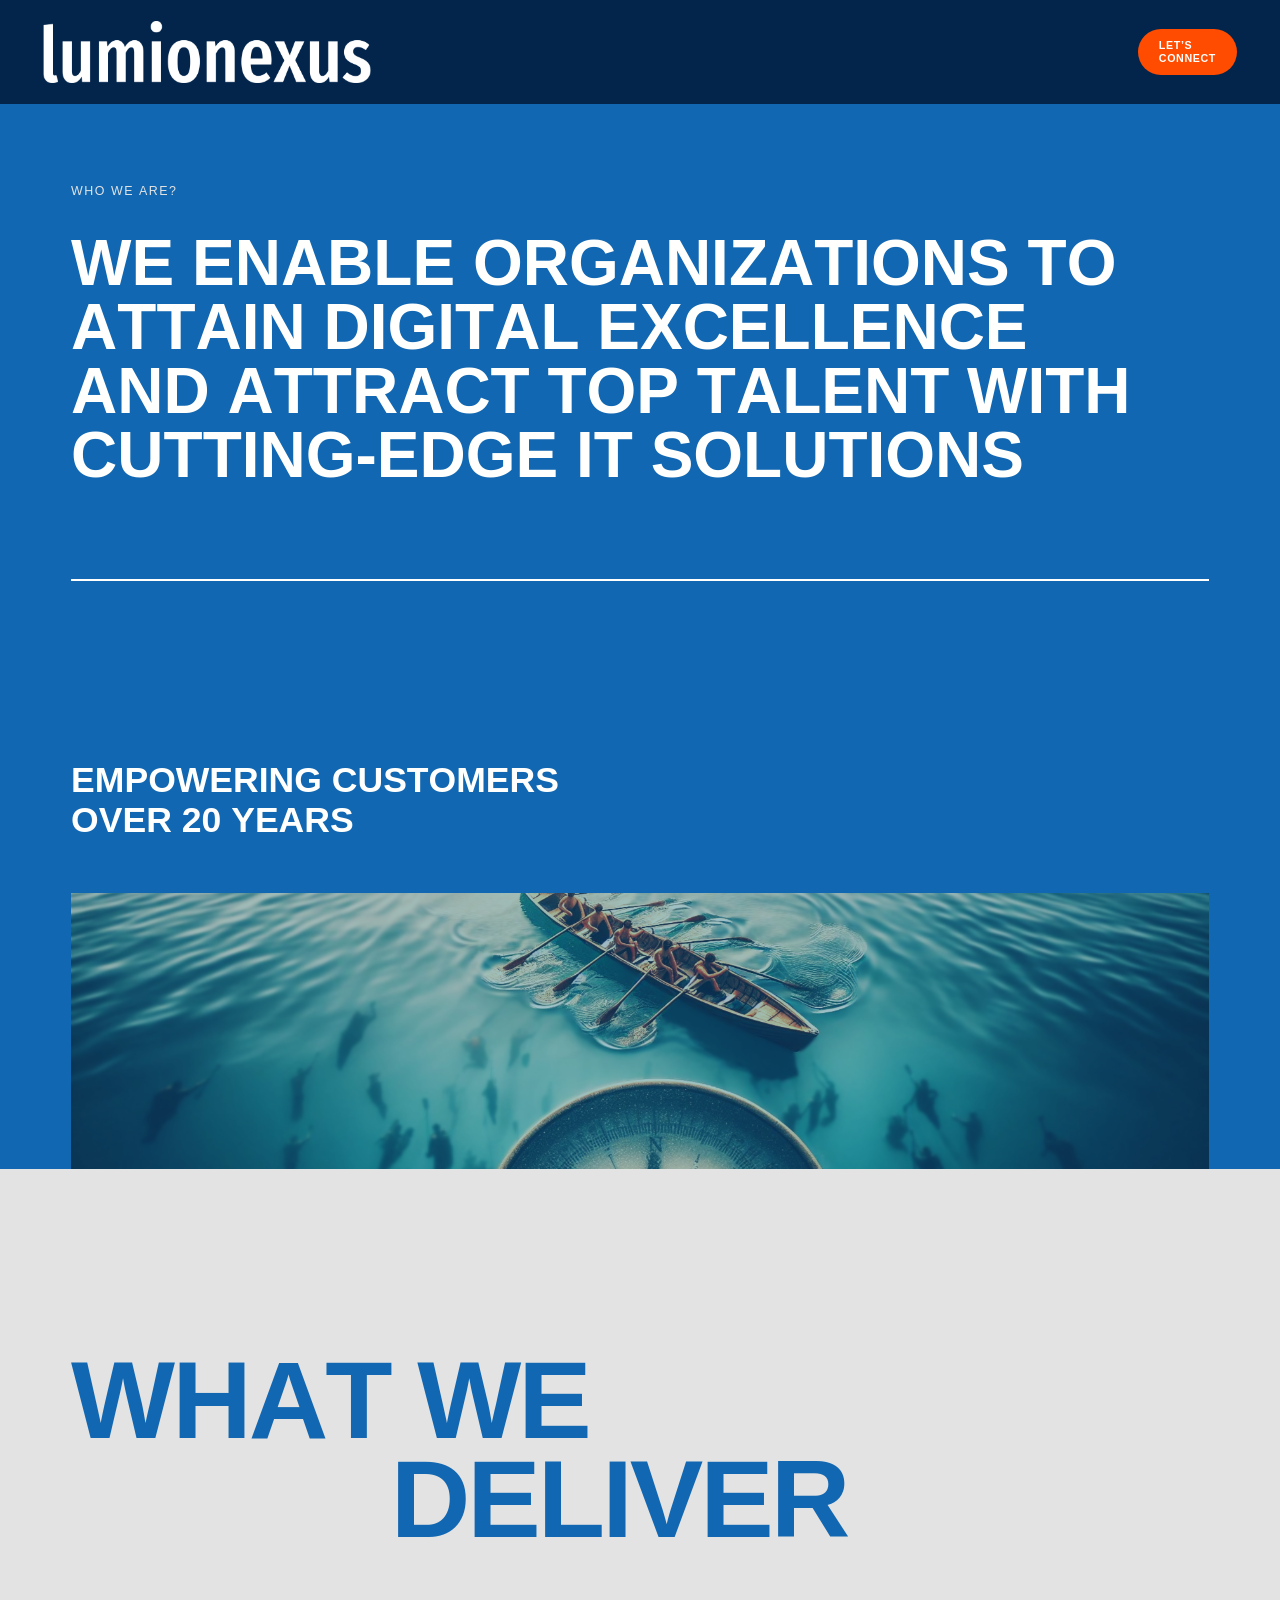
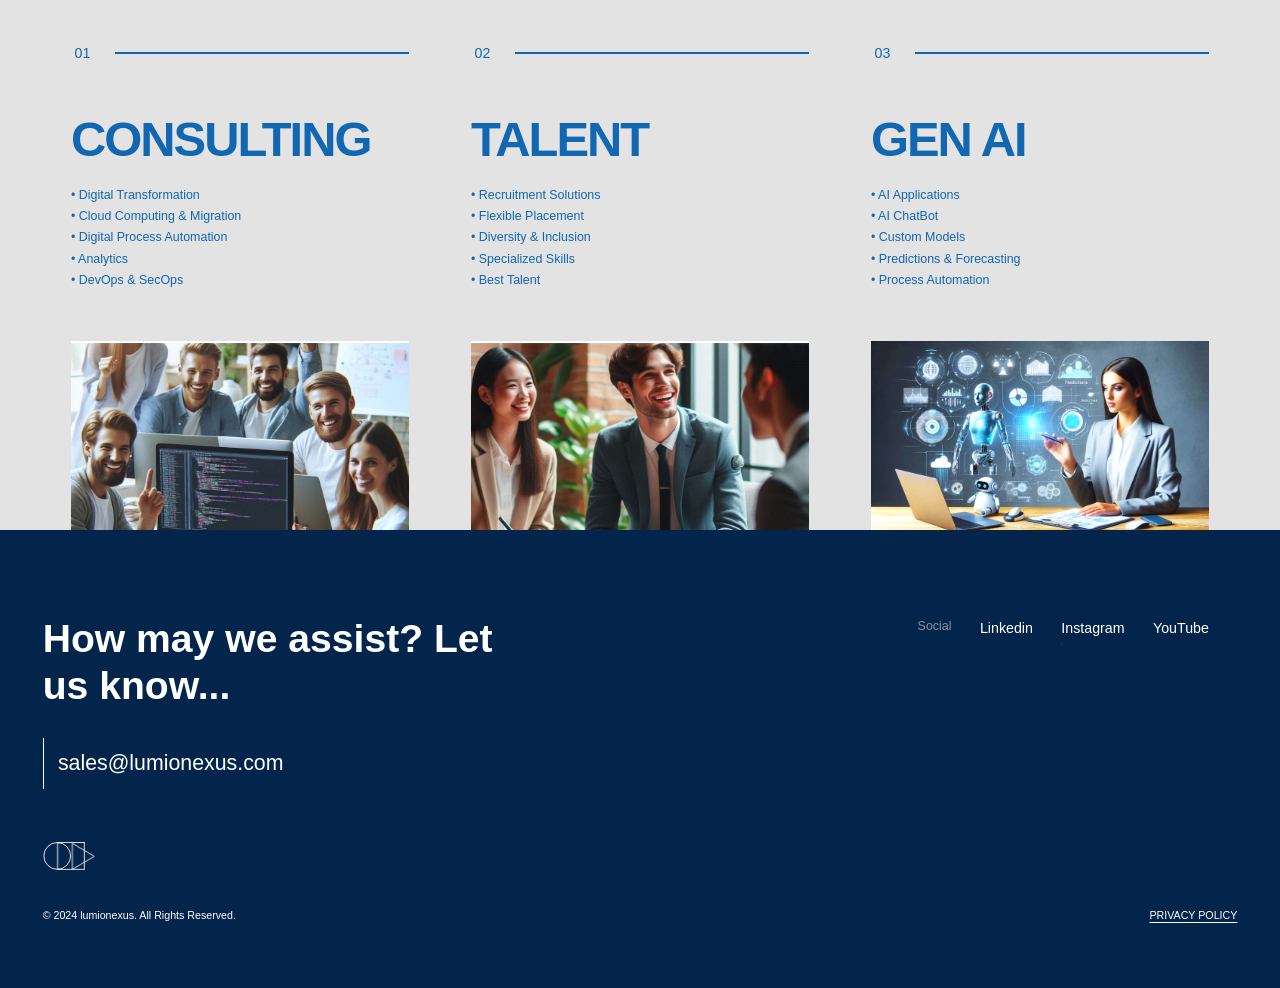
==== commit a39aa2db: "adding a different image" ====
--- a/index.html
+++ b/index.html
@@ -1324,7 +1324,7 @@
             </div>
           </h2>
           <div class="marquee-wrapper">
-            <img src="./home_files/infographic.png" >
+            <img src="./home_files/masterpiece.png" >
             </div>
          <!--<div class="marquee-wrapper">
             <div class="marquee-track">
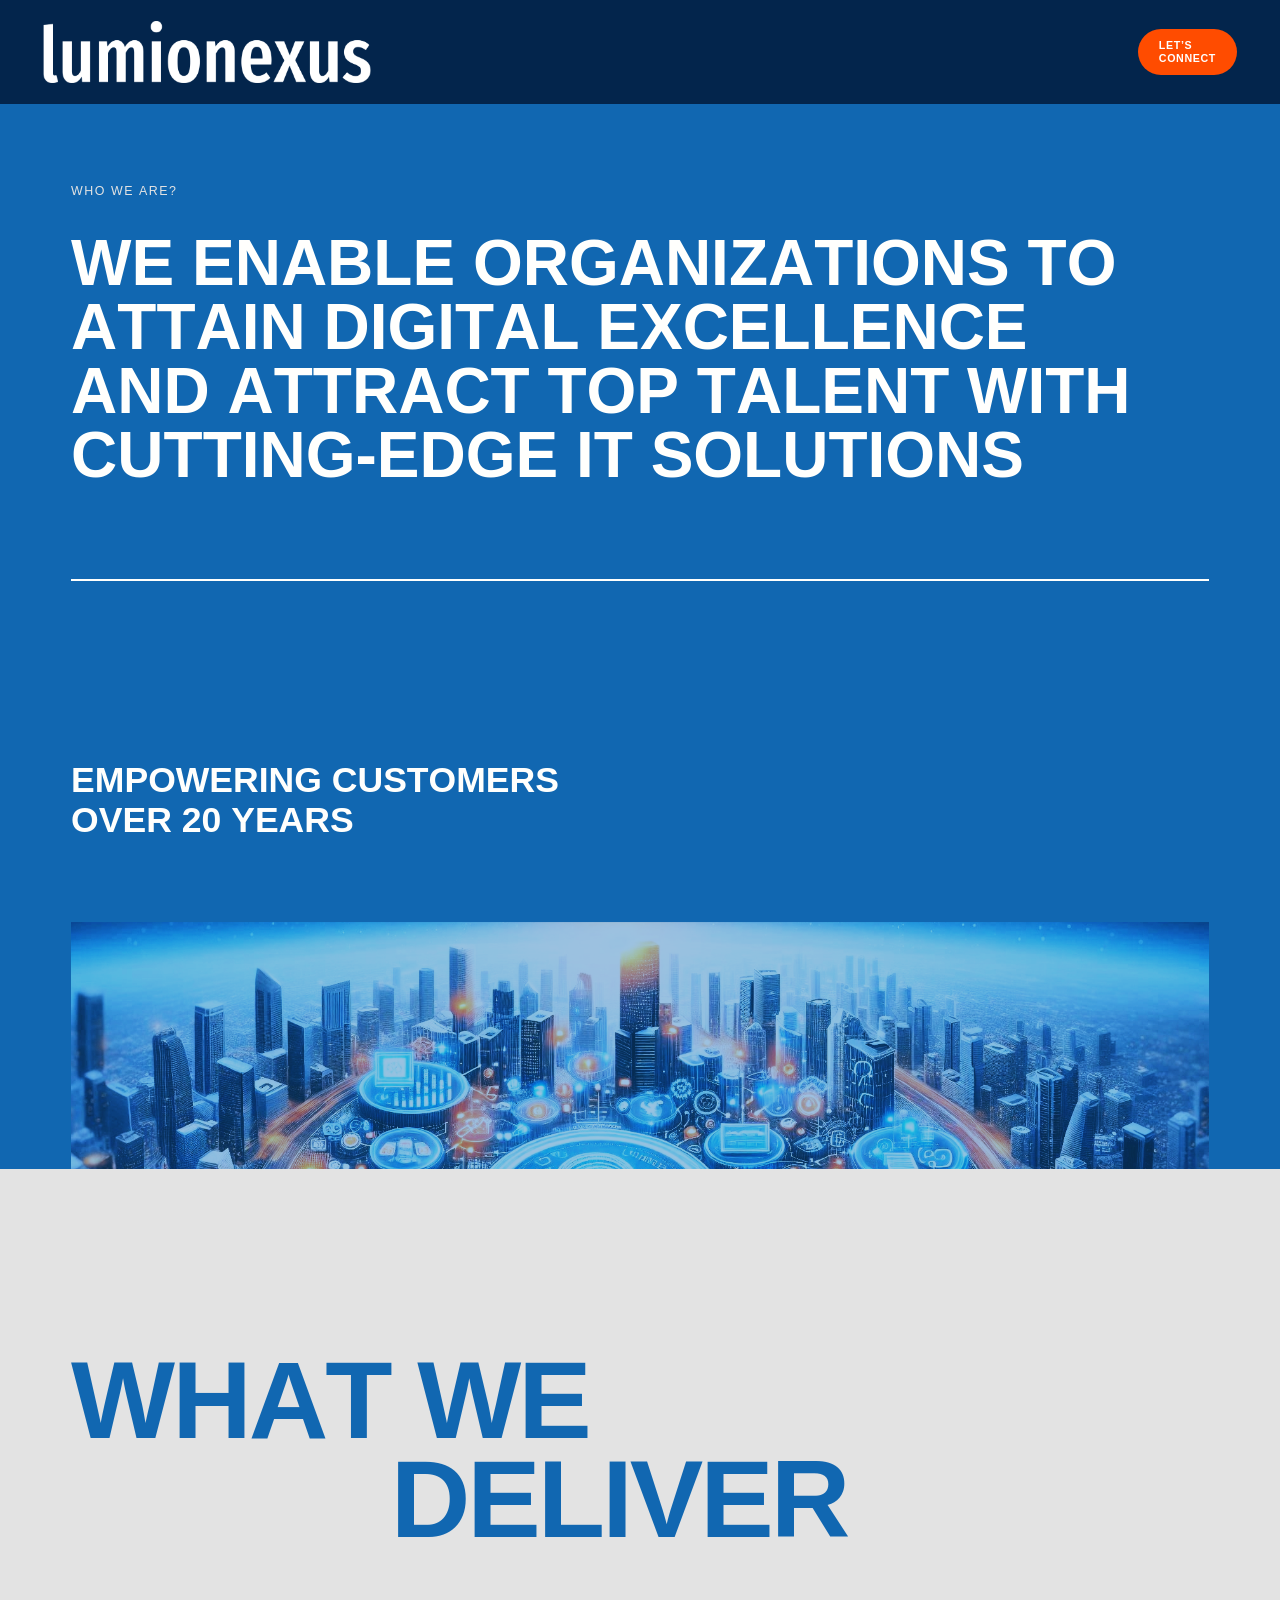
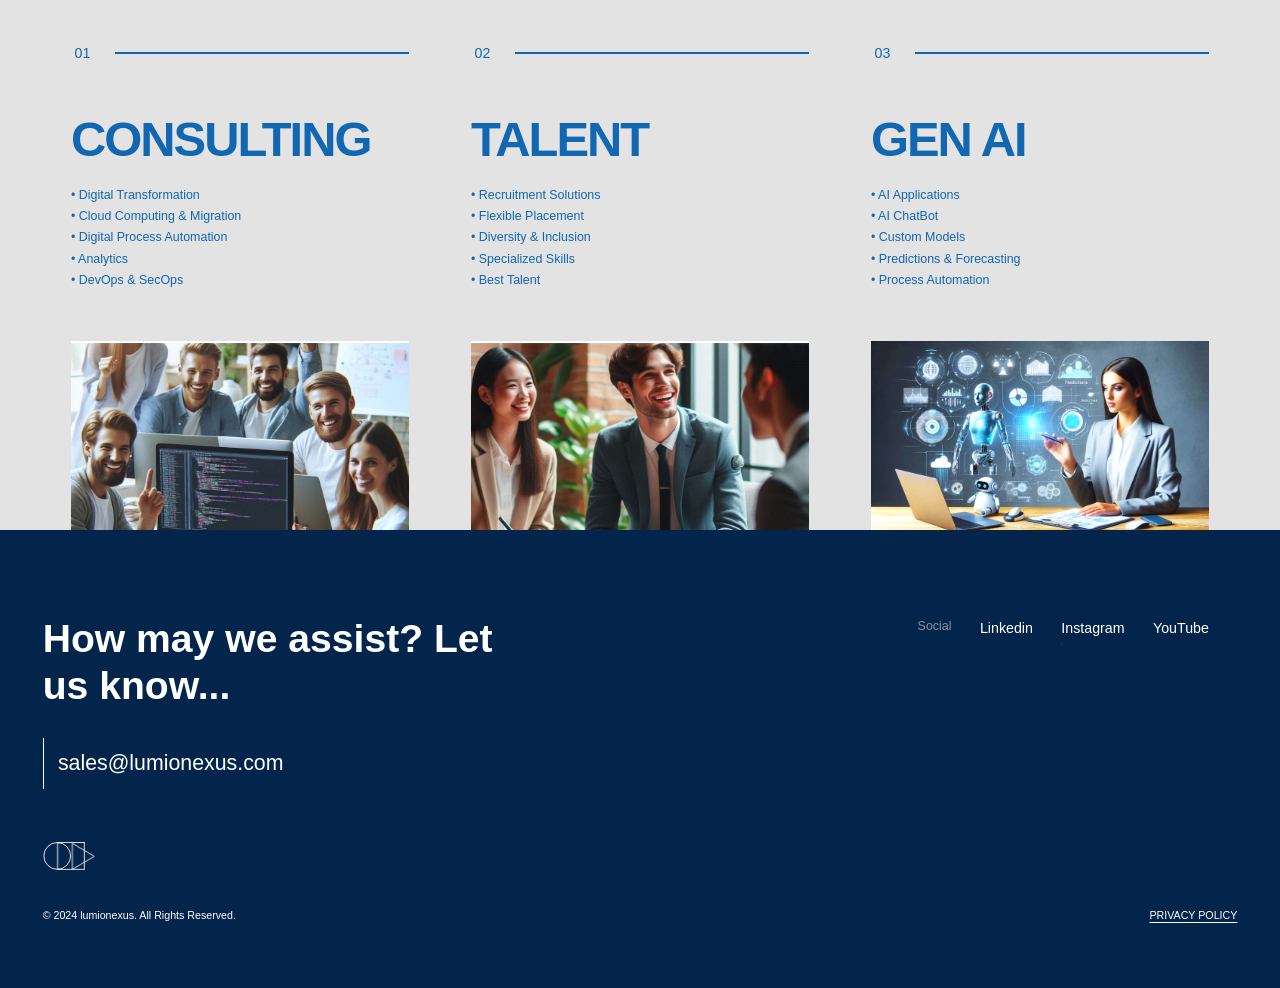
==== commit e04bda2e: "reverting back" ====
--- a/index.html
+++ b/index.html
@@ -1324,7 +1324,7 @@
             </div>
           </h2>
           <div class="marquee-wrapper">
-            <img src="./home_files/masterpiece.png" >
+            <img src="./home_files/infographic.png" >
             </div>
          <!--<div class="marquee-wrapper">
             <div class="marquee-track">
